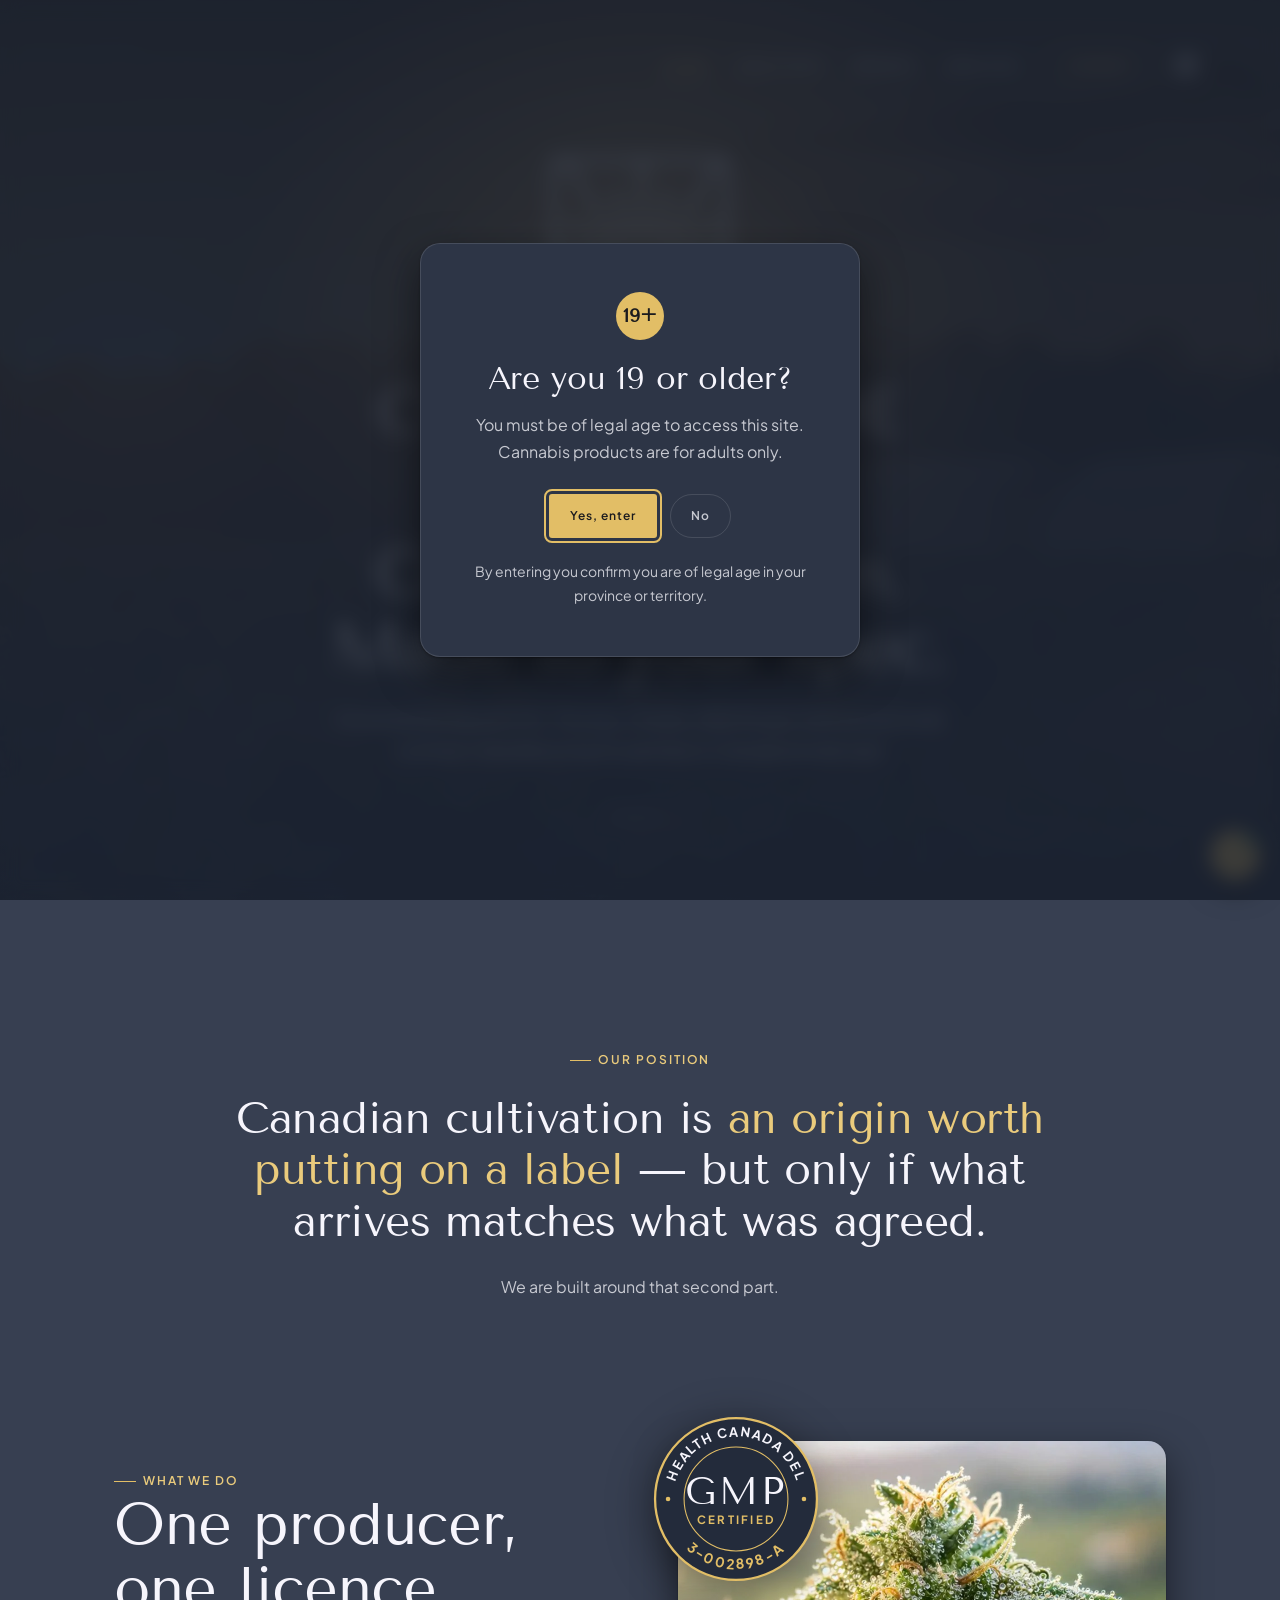
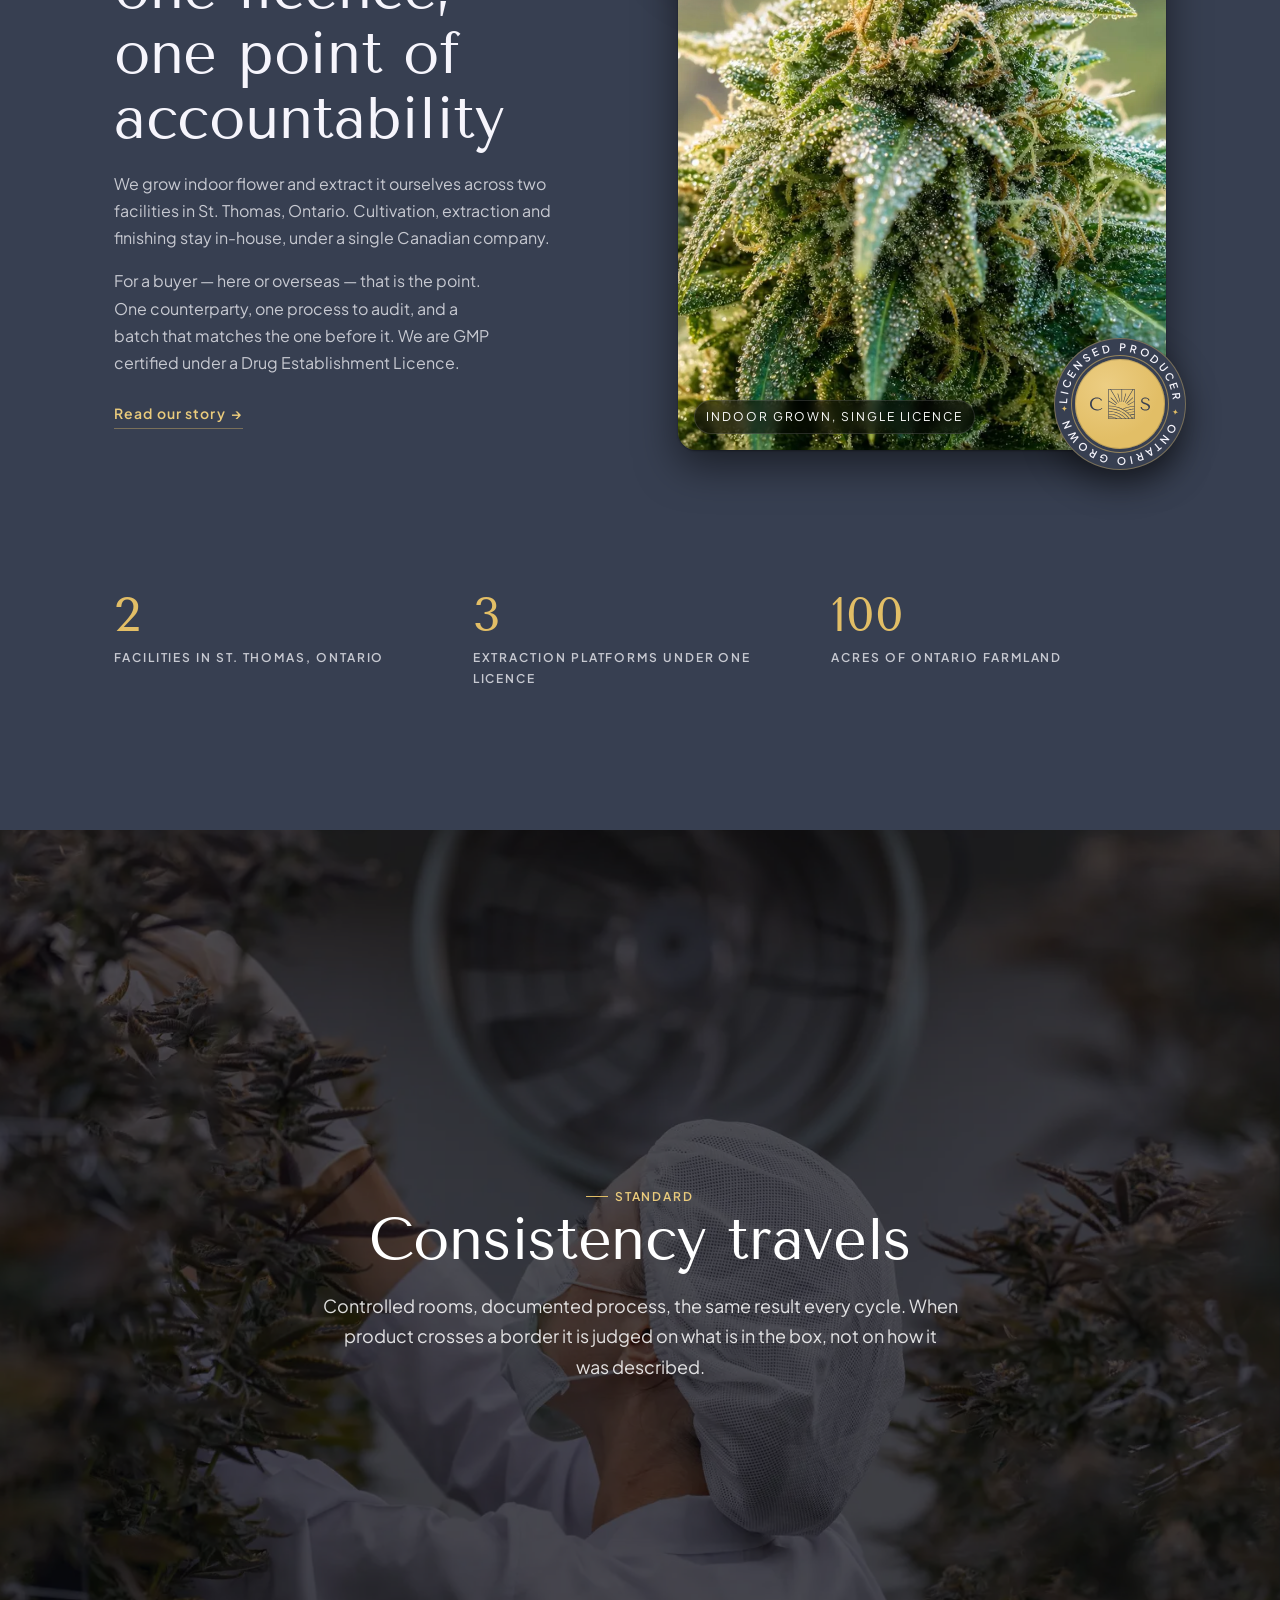
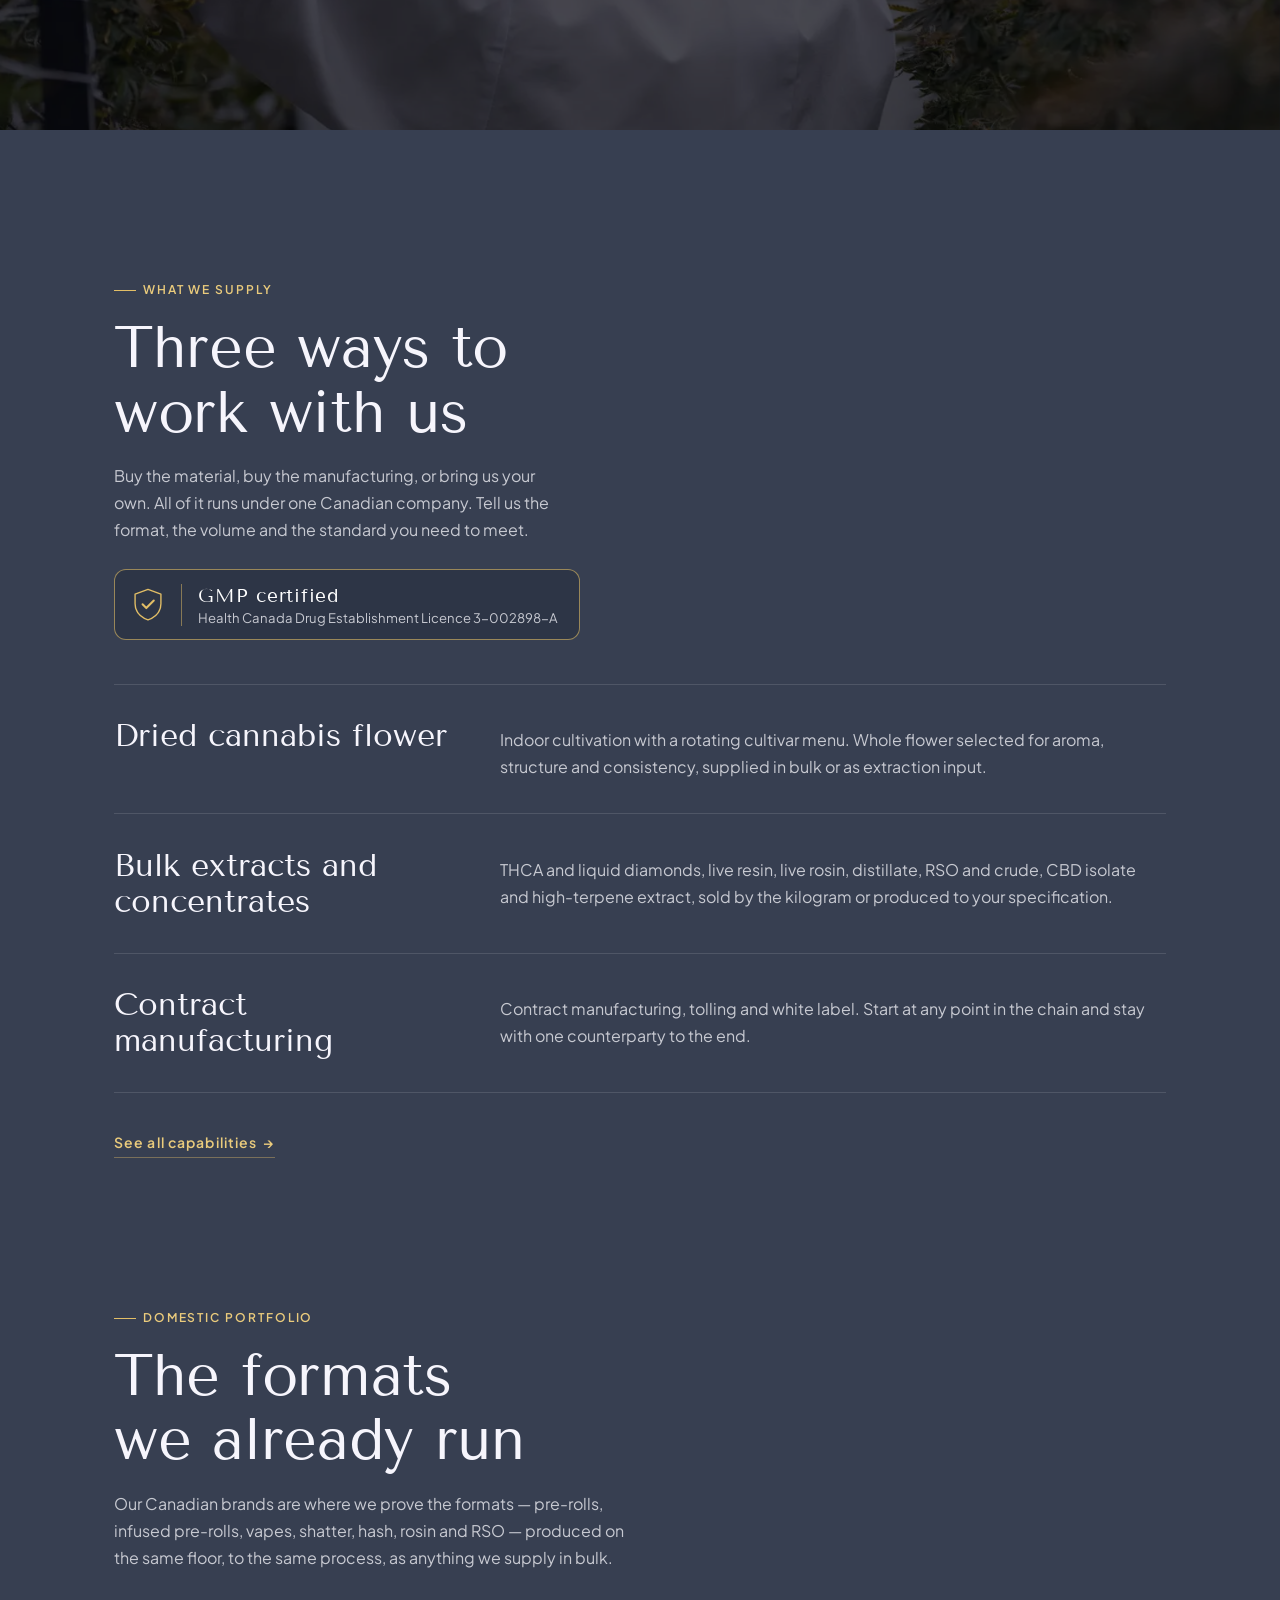
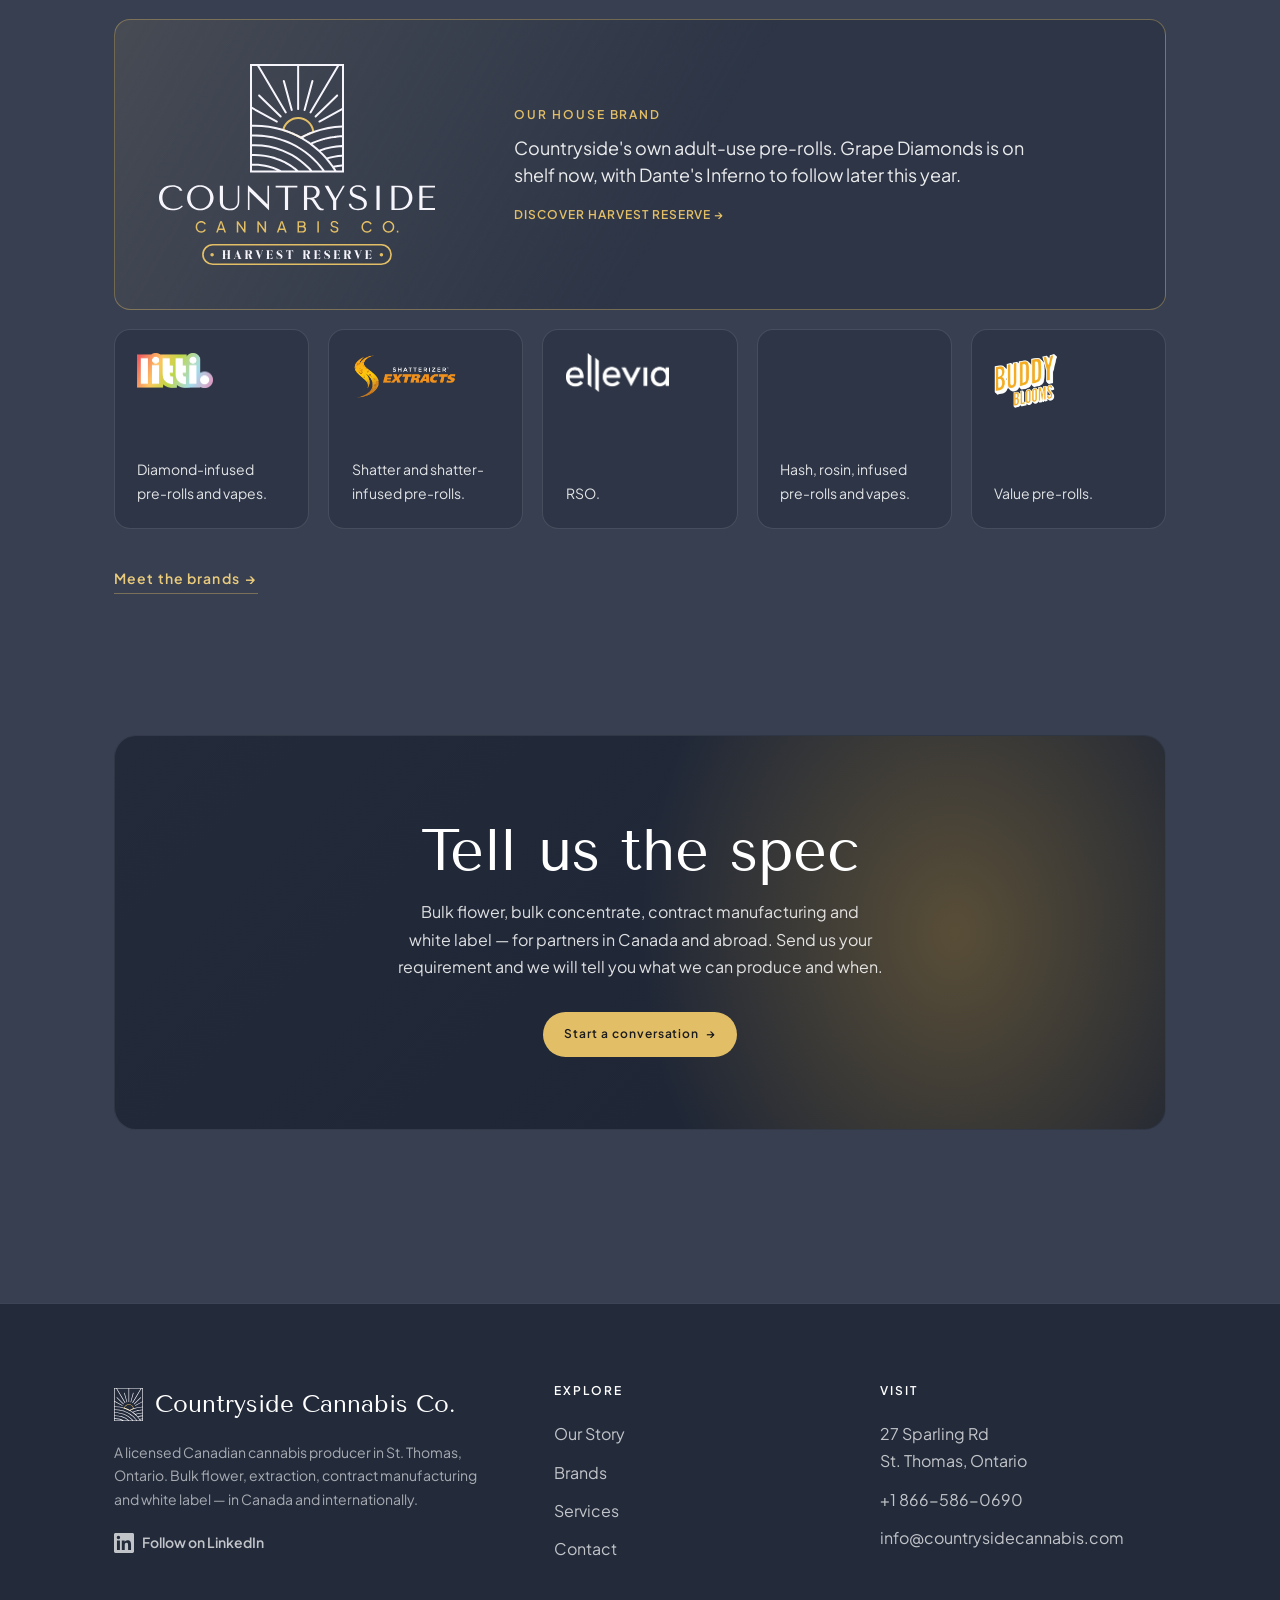
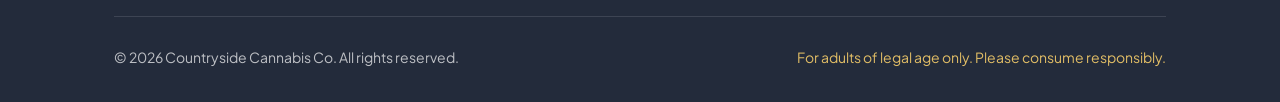
==== site/index.html @ 90afb6f7 "DEL seal: larger, more readable ring text" ====
<!DOCTYPE html>
<html lang="en">
<head>
<meta charset="UTF-8">
<meta name="viewport" content="width=device-width, initial-scale=1.0">
<meta http-equiv="Cache-Control" content="no-cache, no-store, must-revalidate">
<meta http-equiv="Pragma" content="no-cache">
<meta http-equiv="Expires" content="0">
<title>Countryside Cannabis Co. | Bulk Cannabis Supply &amp; Contract Manufacturing</title>
<meta name="description" content="A licensed Canadian producer in St. Thomas, Ontario. Bulk flower, bulk extracts, contract manufacturing, tolling and white label for partners in Canada and internationally.">
<link rel="canonical" href="https://www.countrysidecannabis.com/">
<meta property="og:site_name" content="Countryside Cannabis Co.">
<meta property="og:title" content="Countryside Cannabis Co. | Bulk Cannabis Supply &amp; Contract Manufacturing">
<meta property="og:description" content="A licensed Canadian producer in St. Thomas, Ontario. Bulk flower, bulk extracts, contract manufacturing, tolling and white label for partners in Canada and internationally.">
<meta property="og:image" content="https://www.countrysidecannabis.com/assets/og-countryside.jpg">
<meta property="og:image:width" content="1200">
<meta property="og:image:height" content="630">
<meta property="og:url" content="https://www.countrysidecannabis.com/">
<meta property="og:type" content="website">
<meta name="twitter:card" content="summary_large_image">
<link rel="icon" href="assets/favicon-32.png" sizes="32x32" type="image/png">
<link rel="apple-touch-icon" href="assets/apple-touch-icon.png">
<meta name="theme-color" content="#373F51">
<script type="application/ld+json">
{
  "@context": "https://schema.org",
  "@type": "Organization",
  "name": "Countryside Cannabis Co.",
  "legalName": "Countryside Cannabis Corp.",
  "alternateName": "Mera Cannabis Corp.",
  "url": "https://www.countrysidecannabis.com/",
  "logo": "https://www.countrysidecannabis.com/assets/logos/masters/countryside-main-logo-full-colour.png",
  "image": "https://www.countrysidecannabis.com/assets/og-countryside.jpg",
  "description": "A licensed Canadian cannabis producer in St. Thomas, Ontario. Bulk flower, bulk extraction, contract manufacturing and white label.",
  "address": {
    "@type": "PostalAddress",
    "streetAddress": "27 Sparling Rd",
    "addressLocality": "St. Thomas",
    "addressRegion": "ON",
    "addressCountry": "CA"
  },
  "telephone": "+1-866-586-0690",
  "email": "info@countrysidecannabis.com",
  "sameAs": ["https://www.linkedin.com/company/countryside-cannabis/"]
}
</script>
<link rel="preconnect" href="https://fonts.googleapis.com">
<link rel="preconnect" href="https://fonts.gstatic.com" crossorigin>
<link href="https://fonts.googleapis.com/css2?family=Plus+Jakarta+Sans:wght@400;500;600;700&family=Tenor+Sans&display=swap" rel="stylesheet">
<link rel="stylesheet" href="css/site.v47.css">
<script>/* reveal-on-scroll only hides content once the site script is confirmed running */
document.documentElement.classList.add('js');setTimeout(function(){if(!window.__ccReady)document.documentElement.classList.remove('js');},2500);</script>

</head>
<body>

<a class="skip-link" href="#main">Skip to content</a>

<!-- age gate -->
<div class="agegate" id="agegate" hidden role="dialog" aria-modal="true" aria-labelledby="agegate-title" tabindex="-1">
  <div class="agegate__card">
    <div class="agegate__mark">19+</div>
    <h2 id="agegate-title">Are you 19 or older?</h2>
    <p>You must be of legal age to access this site. Cannabis products are for adults only.</p>
    <div class="agegate__actions">
      <button class="btn btn--gold" data-age="yes">Yes, enter</button>
      <button class="btn agegate__deny" data-age="no">No</button>
    </div>
    <div class="agegate__legal">By entering you confirm you are of legal age in your province or territory.</div>
  </div>
</div>

<!-- nav -->
<nav class="nav">
  <a class="nav__brand" href="index.html"><img class="nav__logo nav__logo--full" src="assets/logo-full-white-v2.svg" alt="Countryside Cannabis Co." width="404" height="240" decoding="async"><img class="nav__logo nav__logo--icon" src="mraomkf8-COUNTRYSIDE_Icon-with-CS-Vertical.svg" alt="" aria-hidden="true" width="137" height="363" decoding="async"></a>
  <div class="nav__links">
    <a href="index.html" class="active">Home</a>
    <a href="about.html">Our Story</a>
    <a href="brands.html">Brands</a>
    <a href="services.html">Services</a>
    <a class="btn btn--on-dark nav__cta" href="contact.html">Connect</a>
    <a class="nav__social" href="https://www.linkedin.com/company/countryside-cannabis/" target="_blank" rel="noopener" aria-label="Countryside Cannabis on LinkedIn"><svg viewBox="0 0 24 24" fill="currentColor" aria-hidden="true"><path d="M20.45 20.45h-3.56v-5.57c0-1.33-.02-3.04-1.85-3.04-1.85 0-2.13 1.45-2.13 2.94v5.67H9.35V9h3.42v1.56h.05c.48-.9 1.64-1.85 3.37-1.85 3.6 0 4.27 2.37 4.27 5.46v6.28zM5.34 7.43a2.07 2.07 0 1 1 0-4.14 2.07 2.07 0 0 1 0 4.14zM7.12 20.45H3.56V9h3.56v11.45zM22.22 0H1.77C.79 0 0 .77 0 1.73v20.54C0 23.23.79 24 1.77 24h20.45c.98 0 1.78-.77 1.78-1.73V1.73C24 .77 23.2 0 22.22 0z"/></svg></a>
  </div>
  <button class="nav__toggle" aria-label="Menu">
    <svg width="26" height="26" viewBox="0 0 24 24" fill="none" stroke="currentColor" stroke-width="2"><path d="M4 7h16M4 12h16M4 17h16"/></svg>
  </button>
</nav>
<!-- homepage: the lockup opens large over the hero; on scroll the wordmark dissolves and the
     emblem glides onto the sun in the nav icon (js: brand flight) -->
<div class="brandflight" aria-hidden="true">
  <div class="bf-word"><svg class="bf-svg" viewBox="0 177.55 403.67 62.55" xmlns="http://www.w3.org/2000/svg" focusable="false"><g class="lg-name"><path class="lg-l" fill="#f6f5fc" style="--d:5" d="M21.14,212.01c-2.63,0-4.97-.46-7-1.38-2.03-.9-3.72-2.12-5.07-3.64-1.35-1.52-2.37-3.28-3.07-5.28-.69-1.99-1.04-4.06-1.04-6.23,0-2.31.37-4.4,1.09-6.32.73-1.91,1.76-3.57,3.07-4.94,1.32-1.39,2.88-2.48,4.69-3.25,1.81-.77,3.77-1.17,5.91-1.17,1.45,0,2.78.17,3.97.51,1.21.34,2.27.77,3.2,1.31.93.55,1.69,1.17,2.28,1.86.59.68,1.01,1.39,1.25,2.1h3.75c-.5-1.15-1.15-2.22-1.95-3.2-.79-.97-1.78-1.82-2.96-2.53s-2.57-1.27-4.15-1.68c-1.59-.41-3.39-.6-5.43-.6-2.95,0-5.62.42-8.03,1.27-2.42.84-4.5,2.04-6.21,3.62-1.73,1.57-3.07,3.47-4.01,5.68-.94,2.23-1.42,4.69-1.42,7.43,0,2.37.38,4.68,1.14,6.92.76,2.25,1.93,4.25,3.53,5.99,1.59,1.74,3.62,3.15,6.08,4.21,2.46,1.06,5.41,1.6,8.82,1.6,2.16,0,4.1-.21,5.81-.62,1.7-.41,3.2-.9,4.47-1.49,1.26-.59,2.32-1.22,3.16-1.9.85-.67,1.49-1.27,1.93-1.77l-1.52-1.38c-3.45,3.25-7.54,4.88-12.27,4.88Z"/><path class="lg-l" fill="#f6f5fc" style="--d:4" d="M75.04,183.91c-1.61-1.82-3.67-3.33-6.16-4.53-2.48-1.19-5.41-1.8-8.79-1.8s-6.21.59-8.61,1.77c-2.41,1.19-4.39,2.69-5.94,4.5-1.56,1.81-2.7,3.79-3.42,5.95-.73,2.16-1.09,4.21-1.09,6.13s.35,3.92,1.09,6.07c.72,2.14,1.86,4.13,3.42,5.95,1.55,1.84,3.53,3.34,5.94,4.55,2.4,1.19,5.27,1.8,8.61,1.8,2.27,0,4.33-.28,6.16-.84,1.85-.56,3.5-1.31,4.97-2.25,1.48-.94,2.75-2.03,3.83-3.28,1.09-1.23,1.98-2.53,2.67-3.91.68-1.36,1.21-2.74,1.56-4.13.37-1.39.54-2.7.54-3.96,0-1.89-.39-3.91-1.17-6.06-.77-2.15-1.98-4.13-3.6-5.96ZM73.68,202.44c-.77,1.98-1.84,3.68-3.17,5.1-1.34,1.43-2.88,2.53-4.67,3.33-1.77.79-3.66,1.19-5.65,1.19s-3.91-.41-5.64-1.19c-1.72-.8-3.21-1.9-4.48-3.33-1.27-1.42-2.27-3.12-2.99-5.1-.73-1.97-1.09-4.14-1.09-6.51s.35-4.54,1.09-6.51c.72-1.98,1.72-3.67,2.99-5.1,1.27-1.42,2.77-2.52,4.48-3.32,1.73-.8,3.6-1.19,5.64-1.19s3.88.39,5.65,1.19c1.78.8,3.33,1.9,4.67,3.32,1.34,1.43,2.4,3.12,3.17,5.1.77,1.98,1.17,4.15,1.17,6.51s-.39,4.55-1.17,6.51Z"/><path class="lg-l" fill="#f6f5fc" style="--d:3" d="M115.11,199.63c0,.75-.03,1.49-.05,2.25-.04.76-.13,1.52-.3,2.28-.17.76-.43,1.51-.79,2.25-.35.75-.88,1.49-1.55,2.23-1.22,1.32-2.6,2.22-4.12,2.69-1.52.48-3.11.72-4.76.72-1.43,0-2.69-.22-3.79-.67-1.09-.43-2.14-1.09-3.12-1.98-.77-.67-1.36-1.35-1.77-2.02-.41-.68-.71-1.35-.92-2.01-.2-.66-.31-1.32-.35-2.01-.03-.67-.05-1.35-.05-2.03v-23.17h-4.61v21.81c0,1.39.14,2.91.41,4.59.28,1.68.92,3.22,1.93,4.67,1.02,1.44,2.53,2.63,4.52,3.6,1.99.96,4.72,1.44,8.17,1.44,2.16,0,4.08-.34,5.75-1.02,1.66-.67,3.07-1.6,4.21-2.78,1.13-1.19,1.98-2.57,2.56-4.14.58-1.57.87-3.25.87-5.05v-23.12h-2.23v21.46Z"/><polygon class="lg-l" fill="#f6f5fc" style="--d:2" points="158.61 205.31 158.41 205.31 130.26 177.58 130.01 177.58 130.01 213.67 132.34 213.67 132.34 186.55 132.55 186.55 160.69 214.29 160.94 214.29 160.94 178.18 158.61 178.18 158.61 205.31"/><polygon class="lg-l" fill="#f6f5fc" style="--d:1" points="170.58 180.97 184.17 180.97 184.17 213.67 188.78 213.67 188.78 180.97 202.37 180.97 202.37 178.18 170.58 178.18 170.58 180.97"/><path class="lg-l" fill="#f6f5fc" style="--d:0" d="M239.79,211.9c-.71,0-1.34-.1-1.87-.3-.55-.21-1.05-.5-1.52-.89-.48-.39-.93-.87-1.38-1.42-.43-.56-.89-1.19-1.35-1.9-1.42-2.07-2.5-3.71-3.28-4.95-.76-1.23-1.38-2.18-1.84-2.86-.46-.68-.83-1.17-1.11-1.47-.29-.31-.64-.56-1.05-.76l-.5-.26v-.2c1.63-.1,3.01-.46,4.17-1.06,1.17-.62,2.11-1.38,2.84-2.29.73-.9,1.27-1.9,1.61-2.96.33-1.06.5-2.1.5-3.12,0-.9-.17-1.9-.52-2.99-.37-1.09-.97-2.08-1.84-3.01-.85-.93-2.03-1.7-3.53-2.33-1.48-.63-3.36-.94-5.62-.94h-11.51v35.49h4.61v-15.66h2.24c.94,0,1.73.08,2.36.25.63.17,1.19.46,1.7.86.51.41.98.93,1.43,1.57.45.64.97,1.44,1.59,2.39l4.01,5.92c.51.79,1,1.49,1.48,2.14.48.64,1.02,1.19,1.59,1.65.56.46,1.22.81,1.94,1.09s1.59.41,2.61.41c.73,0,1.35-.04,1.82-.1.47-.07.94-.24,1.42-.51v-1.87c-.17.04-.34.07-.5.08-.17.01-.34.03-.51.03ZM221.86,195.73h-5.24v-15.31h5.14c1.28,0,2.45.18,3.49.55,1.04.38,1.93.89,2.67,1.55.75.66,1.31,1.44,1.7,2.36.39.92.59,1.91.59,2.99,0,.92-.18,1.84-.54,2.77-.35.93-.89,1.77-1.6,2.53-.72.77-1.6,1.39-2.62,1.86-1.04.47-2.24.71-3.59.71Z"/><polygon class="lg-l" fill="#f6f5fc" style="--d:1" points="258.09 196.89 257.9 196.89 247.55 178.18 242.32 178.18 254.61 200.24 254.61 213.67 259.22 213.67 259.22 199.78 271.68 178.18 268.94 178.18 258.09 196.89"/><path class="lg-l" fill="#f6f5fc" style="--d:2" d="M298.53,195.7c-1.57-.89-3.29-1.65-5.14-2.25-1.85-.62-3.55-1.26-5.14-1.93-1.57-.68-2.88-1.45-3.93-2.33-1.05-.88-1.57-2.04-1.57-3.5,0-.81.17-1.57.52-2.28.35-.71.88-1.32,1.57-1.85.69-.52,1.56-.96,2.57-1.27,1.02-.33,2.19-.49,3.51-.49,2.2,0,4.06.47,5.61,1.39,1.53.93,2.45,2.4,2.71,4.39h3.46c-.21-1.25-.67-2.37-1.38-3.37s-1.61-1.85-2.69-2.54c-1.09-.68-2.32-1.21-3.68-1.57-1.38-.35-2.8-.52-4.29-.52-1.56,0-3.04.2-4.46.6-1.4.41-2.63,1-3.7,1.78-1.07.77-1.91,1.76-2.54,2.94-.63,1.18-.94,2.54-.94,4.06,0,1.99.51,3.59,1.52,4.81,1.02,1.22,2.29,2.23,3.83,3.04,1.55.81,3.21,1.51,4.99,2.08,1.8.58,3.46,1.22,5.01,1.95,1.53.72,2.8,1.61,3.83,2.66,1.01,1.05,1.52,2.45,1.52,4.21,0,2.2-.81,3.8-2.41,4.82-1.61,1.01-3.75,1.52-6.42,1.52-2.12,0-3.83-.29-5.11-.84-1.28-.56-2.27-1.23-2.95-2.01-.67-.77-1.13-1.59-1.36-2.41-.24-.83-.37-1.52-.41-2.1h-3.45c.07,1.46.45,2.77,1.14,3.95.69,1.19,1.64,2.19,2.84,3.03,1.21.83,2.62,1.47,4.25,1.93,1.63.45,3.41.68,5.33.68s3.74-.24,5.31-.71c1.57-.47,2.92-1.15,4.04-2.03,1.11-.88,1.98-1.94,2.6-3.2.6-1.25.92-2.63.92-4.15,0-2.1-.54-3.81-1.59-5.15-1.05-1.34-2.36-2.45-3.93-3.34Z"/><rect class="lg-l" fill="#f6f5fc" style="--d:3" x="318.08" y="178.18" width="4.61" height="35.49"/><path class="lg-l" fill="#f6f5fc" style="--d:4" d="M365.32,183.22c-1.68-1.57-3.68-2.81-6.02-3.7-2.33-.89-4.9-1.35-7.71-1.35h-11.65v35.49h12.27c2.53,0,4.92-.43,7.14-1.31,2.23-.88,4.18-2.11,5.86-3.71,1.68-1.59,2.99-3.47,3.96-5.65.96-2.18,1.44-4.57,1.44-7.17s-.46-4.84-1.39-7-2.24-4.04-3.91-5.61ZM364.69,201.43c-.58,1.85-1.49,3.51-2.74,4.99-1.25,1.49-2.84,2.7-4.78,3.63-1.93.93-4.29,1.39-7.05,1.39h-5.56v-31.02h5.56c2.5,0,4.71.42,6.63,1.26,1.91.85,3.53,1.99,4.82,3.42,1.3,1.44,2.29,3.09,2.96,4.98.67,1.87,1.01,3.83,1.01,5.85,0,1.83-.29,3.67-.85,5.5Z"/><polygon class="lg-l" fill="#f6f5fc" style="--d:5" points="403.67 180.97 403.67 178.18 380.76 178.18 380.76 213.67 403.67 213.67 403.67 210.89 385.38 210.89 385.38 196.03 401.09 196.03 401.09 193.7 385.38 193.7 385.38 180.97 403.67 180.97"/></g><g class="lg-sub"><path class="lg-s" fill="#f6f5fc" d="M115.53,231.55c.54-.33,1.15-.48,1.85-.48s1.27.17,1.76.51c.5.34.85.8,1.09,1.35l1.19-.55c-.16-.45-.42-.85-.8-1.23-.38-.38-.84-.69-1.39-.93-.55-.25-1.17-.37-1.85-.37s-1.36.13-1.95.38c-.59.26-1.1.62-1.53,1.07-.45.46-.79,1.01-1.02,1.63-.25.63-.37,1.31-.37,2.06s.12,1.42.37,2.03c.24.63.58,1.17,1.02,1.64.43.46.94.81,1.55,1.06.59.26,1.25.38,1.94.38s1.3-.12,1.85-.35c.55-.24,1.01-.55,1.39-.93.38-.38.64-.8.8-1.23l-1.19-.55c-.24.55-.59,1.01-1.09,1.35-.48.34-1.07.51-1.76.51s-1.31-.17-1.85-.5c-.54-.33-.96-.79-1.26-1.38-.3-.58-.45-1.26-.45-2.03s.14-1.47.45-2.06c.3-.59.72-1.05,1.26-1.38Z"/><path class="lg-s" fill="#f6f5fc" d="M133.92,230l-3.55,9.94h1.4l.81-2.32h4.23l.81,2.32h1.4l-3.57-9.94h-1.55ZM132.98,236.41l1.7-4.92-.18-.52h.37l-.18.52,1.69,4.92h-3.39Z"/><polygon class="lg-s" fill="#f6f5fc" points="154.72 237.37 149.5 230 148.4 230 148.4 239.94 149.71 239.94 149.71 232.49 154.93 239.94 156.04 239.94 156.04 230 154.72 230 154.72 237.37"/><polygon class="lg-s" fill="#f6f5fc" points="172.69 237.37 167.47 230 166.37 230 166.37 239.94 167.68 239.94 167.68 232.49 172.9 239.94 174.01 239.94 174.01 230 172.69 230 172.69 237.37"/><path class="lg-s" fill="#f6f5fc" d="M186.95,230l-3.57,9.94h1.4l.81-2.32h4.25l.81,2.32h1.4l-3.57-9.94h-1.55ZM186.02,236.41l1.7-4.92-.18-.52h.37l-.18.52,1.69,4.92h-3.39Z"/><path class="lg-s" fill="#f6f5fc" d="M208.05,235c-.16-.16-.35-.29-.56-.41.26-.17.47-.39.64-.64.25-.39.38-.84.38-1.34,0-.52-.12-.98-.35-1.38-.24-.39-.58-.69-1.01-.9-.43-.21-.94-.33-1.53-.33h-4.18v9.94h4.19c1.01,0,1.81-.26,2.4-.79.59-.52.88-1.25.88-2.16,0-.38-.07-.73-.21-1.07-.14-.35-.35-.66-.64-.92ZM202.74,231.2h2.84c.47,0,.86.12,1.15.35.3.25.45.59.45,1.05,0,.43-.14.79-.45,1.07-.29.28-.68.42-1.15.42h-2.84v-2.9ZM207.07,238.27c-.35.31-.81.47-1.39.47h-2.94v-3.49h2.94c.58,0,1.04.16,1.39.47.34.31.51.75.51,1.27s-.17.96-.51,1.27Z"/><rect class="lg-s" fill="#f6f5fc" x="218.78" y="230" width="1.31" height="9.94"/><path class="lg-s" fill="#f6f5fc" d="M234.77,234.64l-1.66-.49c-.47-.16-.83-.37-1.05-.66-.24-.29-.35-.62-.35-.97,0-.3.08-.58.22-.8.14-.24.35-.41.63-.54.26-.12.58-.17.93-.17.58,0,1.07.14,1.51.43.43.3.75.72.96,1.27l1.13-.47c-.16-.46-.41-.86-.75-1.23-.34-.35-.75-.64-1.23-.85-.48-.22-1.02-.33-1.63-.33s-1.11.12-1.59.35c-.47.24-.84.56-1.1.97-.26.42-.39.89-.39,1.44,0,.63.18,1.18.58,1.65.38.48.93.83,1.65,1.05l1.84.56c.45.13.79.31,1.02.56.24.24.35.56.35.98,0,.3-.08.56-.24.79-.17.24-.39.41-.69.54-.29.12-.63.18-1.02.18-.64,0-1.19-.17-1.68-.51-.47-.34-.83-.84-1.07-1.48l-1.14.47c.17.51.43.97.8,1.38.37.41.81.72,1.34.96.52.24,1.09.35,1.72.35s1.23-.12,1.73-.35c.49-.24.88-.55,1.15-.97.28-.42.42-.9.42-1.44,0-.66-.2-1.21-.6-1.65-.39-.45-.98-.79-1.77-1.04Z"/><path class="lg-s" fill="#f6f5fc" d="M260.35,231.55c.54-.33,1.15-.48,1.85-.48s1.27.17,1.76.51c.5.34.85.8,1.09,1.35l1.19-.55c-.16-.45-.42-.85-.8-1.23-.38-.38-.84-.69-1.39-.93-.55-.25-1.17-.37-1.85-.37s-1.36.13-1.95.38c-.59.26-1.1.62-1.53,1.07-.43.46-.77,1.01-1.02,1.63-.25.63-.37,1.31-.37,2.06s.12,1.42.37,2.03c.25.63.59,1.17,1.02,1.64.43.46.94.81,1.55,1.06.59.26,1.25.38,1.94.38s1.3-.12,1.85-.35c.55-.24,1.01-.55,1.39-.93.38-.38.64-.8.8-1.23l-1.19-.55c-.24.55-.59,1.01-1.09,1.35-.48.34-1.07.51-1.76.51s-1.31-.17-1.85-.5c-.54-.33-.96-.79-1.26-1.38-.3-.58-.45-1.26-.45-2.03s.14-1.47.45-2.06c.3-.59.72-1.05,1.26-1.38Z"/><path class="lg-s" fill="#f6f5fc" d="M284.46,231.3c-.46-.46-.98-.81-1.6-1.07-.6-.25-1.27-.38-1.98-.38s-1.38.13-1.98.38c-.6.26-1.14.62-1.6,1.07-.46.46-.81,1-1.07,1.63-.26.62-.39,1.3-.39,2.04s.13,1.42.39,2.04.62,1.17,1.07,1.64c.46.46,1,.81,1.6,1.06.6.26,1.27.38,1.98.38s1.38-.12,1.98-.38c.62-.25,1.14-.6,1.6-1.06.46-.47.81-1.01,1.09-1.64.26-.63.38-1.31.38-2.04s-.12-1.42-.38-2.04c-.28-.62-.63-1.17-1.09-1.63ZM284.33,236.49c-.18.47-.45.89-.77,1.26-.33.35-.73.64-1.18.84-.46.2-.96.3-1.49.3s-1.04-.1-1.49-.3c-.45-.2-.84-.49-1.18-.84-.33-.37-.59-.79-.77-1.26-.2-.47-.29-.98-.29-1.52s.09-1.05.29-1.52c.18-.47.45-.89.77-1.25.34-.37.73-.64,1.18-.84.46-.21.96-.3,1.49-.3s1.04.09,1.49.3c.45.2.85.47,1.18.84.33.35.59.77.77,1.25.2.47.29.97.29,1.52s-.09,1.05-.29,1.52Z"/><rect class="lg-s" fill="#f6f5fc" x="288.2" y="238.34" width="1.3" height="1.6"/></g></svg><span class="bf-shine"></span></div>
  <div class="bf-emblem"><span class="bf-glow"></span><svg class="bf-svg" viewBox="132.96 0 137.75 158.89" xmlns="http://www.w3.org/2000/svg" focusable="false"><defs><mask id="bf-sunsweep" maskUnits="userSpaceOnUse" x="170" y="68" width="68" height="50"><path class="lg-sweep" d="M191.57,105.98 A12.8,12.8 0 1 1 215.63,97.22 A12.8,12.8 0 1 1 191.57,105.98" pathLength="1" fill="none" stroke="#fff" stroke-width="27"/></mask></defs><g mask="url(#bf-sunsweep)"><path class="lg-sun" fill="#e2be66" d="M227.2,99.67c-.05-.63-.13-1.25-.24-1.86-1.85-11.31-11.81-19.94-23.46-19.94-10.56,0-19.94,7.13-22.85,17.16-.14.5-.28,1.01-.39,1.53l-.28,1.3,1.27.41c8.85,2.78,17.43,6.47,25.51,11,.24.13.46.26.69.39l.71-.38c.77-.42,1.56-.83,2.35-1.23.79-.41,1.59-.81,2.39-1.19.64-.31,1.28-.63,1.94-.93.5-.24,1-.47,1.49-.69.66-.3,1.31-.59,1.97-.88.55-.25,1.11-.48,1.66-.72,2.08-.88,4.18-1.7,6.28-2.48l1.05-.38-.09-1.1ZM222.05,99.63c-.71.28-1.4.56-2.11.85-.58.24-1.14.47-1.72.72-.66.28-1.31.56-1.97.85-1.66.75-3.32,1.52-4.94,2.32-.76.38-1.52.76-2.28,1.15-.52.26-1.04.52-1.55.8-1.83-1.01-3.7-1.98-5.58-2.91-.68-.34-1.36-.67-2.06-.98-.76-.37-1.52-.72-2.29-1.06-.69-.33-1.39-.63-2.1-.93-.97-.43-1.95-.84-2.94-1.23-.58-.24-1.15-.47-1.74-.68-.71-.29-1.4-.55-2.11-.8-1.02-.39-2.06-.76-3.09-1.11-.07-.03-.14-.05-.22-.08-.64-.22-1.27-.43-1.91-.64,2.53-8.82,10.76-15.1,20.07-15.1,10.41,0,19.28,7.83,20.67,18.02-.71.26-1.42.54-2.12.81Z"/></g><g class="lg-art"><path class="lg-ray" fill="#f6f5fc" style="--d:0;transform-origin:100% 100%" d="M147.39,45.14c-.58-.56-1.5-.55-2.06.03-.56.58-.55,1.5.03,2.06l31.61,30.7c.28.28.65.41,1.02.41s.76-.15,1.05-.44c.56-.58.55-1.5-.03-2.06l-31.61-30.7Z"/><path class="lg-ray" fill="#f6f5fc" style="--d:1;transform-origin:100% 100%" d="M183.91,24.47c-.21-.78-1.02-1.23-1.79-1.02-.78.21-1.23,1.02-1.02,1.79l11.62,42.51c.18.65.77,1.07,1.41,1.07.13,0,.26-.02.39-.05.78-.21,1.23-1.02,1.02-1.79l-11.62-42.51Z"/><path class="lg-ray" fill="#f6f5fc" style="--d:2;transform-origin:0% 100%" d="M224.85,23.44c-.77-.21-1.58.25-1.79,1.02l-11.61,42.51c-.21.78.25,1.58,1.02,1.79.13.03.26.05.39.05.64,0,1.23-.43,1.41-1.07l11.61-42.51c.21-.78-.25-1.58-1.02-1.79Z"/><path class="lg-ray" fill="#f6f5fc" style="--d:3;transform-origin:0% 100%" d="M261.64,45.16c-.56-.58-1.48-.59-2.06-.03l-31.6,30.71c-.58.56-.59,1.48-.03,2.06.29.29.67.44,1.05.44s.73-.14,1.02-.41l31.6-30.71c.58-.56.59-1.48.03-2.06Z"/><path class="lg-mark" fill="#f6f5fc" d="M265.18,0h-132.07v158.88h69.83s19.86.01,19.86.01h47.78V0h-5.4ZM206.76,109.26c.24.13.46.26.69.39,4.08,2.31,8.14,4.9,12.12,7.75l.41.29c.2.14.41.29.6.43l.21.17.48.37h.01c3.97,2.91,7.89,6.15,11.67,9.62,3.46,3.21,6.54,6.34,9.38,9.53.5.56.98,1.13,1.47,1.69,2.83,3.25,5.56,6.74,8.13,10.35.41.58.8,1.15,1.21,1.74.98,1.43,1.95,2.9,2.9,4.38h-13.7c-.08-.12-.17-.24-.26-.35-.22-.33-.46-.64-.69-.96-2.98-4.04-6.19-7.9-9.54-11.47-3.43-3.68-7.16-7.22-11.08-10.49-3.91-3.3-8.15-6.45-12.62-9.35-.41-.26-.83-.52-1.23-.77-4.17-2.65-8.52-5.05-12.94-7.13-2.98-1.43-6.02-2.73-9.29-3.98-2.69-1.02-5.4-1.95-8.13-2.79-.92-.28-1.84-.54-2.75-.8-10.08-2.84-20.47-4.39-31.08-4.61-1.64-.03-3.29-.04-4.94,0-.58.01-1.17.03-1.74.04h-.01v-11.36c1.36-.04,2.61-.05,3.8-.05,14.17,0,28.1,2.14,41.42,6.37,8.85,2.78,17.43,6.47,25.51,11ZM259.48,155.97c-.12-.2-.25-.41-.38-.6-.08-.13-.17-.28-.25-.41-.24-.38-.47-.76-.72-1.13-.38-.62-.79-1.22-1.18-1.82-.07-.1-.13-.21-.2-.3,3.53-.76,7.17-1.27,10.91-1.53v5.79h-8.18ZM253.28,146.73c-.52-.72-1.05-1.43-1.59-2.12-.73-.98-1.48-1.95-2.24-2.9-.6-.76-1.22-1.51-1.84-2.24-.05-.05-.09-.12-.14-.17,6.55-1.87,13.32-3.01,20.18-3.42v11.38c-4.35.29-8.6.92-12.69,1.87-.55-.81-1.11-1.61-1.69-2.4ZM230.29,122.04c-.48-.42-.97-.83-1.47-1.22-.59-.5-1.19-.98-1.78-1.45-.88-.69-1.76-1.38-2.65-2.04-.01-.01-.04-.03-.05-.04.05-.03.1-.04.16-.07.56-.25,1.11-.48,1.68-.71.33-.14.66-.28,1-.42.67-.26,1.34-.52,2.02-.79.17-.08.34-.14.52-.2.58-.22,1.17-.45,1.76-.66.42-.16.84-.31,1.26-.45l1.49-.51c.31-.12.64-.22.96-.31.75-.25,1.51-.48,2.27-.72.83-.25,1.65-.5,2.48-.73.28-.08.54-.16.8-.21.62-.18,1.23-.34,1.86-.5.29-.09.59-.16.88-.22.67-.17,1.34-.34,2.02-.5,1.23-.29,2.46-.55,3.71-.79,2.18-.45,4.36-.81,6.57-1.13,1.17-.17,2.33-.31,3.5-.45.83-.09,1.65-.18,2.48-.25.16-.03.33-.04.48-.05.67-.07,1.32-.12,1.99-.16.39-.04.79-.07,1.18-.08.58-.04,1.14-.08,1.72-.1.18-.01.37-.03.55-.03v11.38c-11.42.56-22.64,2.88-33.38,6.88-1.31-1.19-2.63-2.36-3.98-3.49ZM267.66,121.56v11.42c-7.59.42-15.06,1.73-22.26,3.91-.16-.17-.3-.34-.46-.52-.07-.07-.12-.13-.18-.2-.42-.47-.85-.96-1.28-1.43-.86-.96-1.76-1.91-2.67-2.86-.46-.47-.93-.96-1.4-1.43-.88-.89-1.8-1.78-2.74-2.69,10.01-3.58,20.41-5.66,31-6.2ZM267.66,104.35c-.35.01-.72.04-1.07.07-.38.01-.77.03-1.15.07-.69.04-1.39.08-2.08.14-.26.01-.54.03-.8.07-.96.08-1.91.17-2.86.28-1.04.1-2.06.22-3.09.37-.01-.01-.03,0-.03,0-.93.12-1.85.26-2.78.41-.13.01-.25.03-.38.05-1,.16-1.98.33-2.98.51-2.03.37-4.06.79-6.07,1.27-1.01.24-2.02.48-3.01.75-.04,0-.08.01-.12.03-1.7.45-3.38.93-5.06,1.46-4.06,1.25-8.06,2.71-11.99,4.38-.51.22-1.02.43-1.52.67-.34.14-.68.29-1.02.45l-.37-.25c-.83-.59-1.66-1.18-2.5-1.76-.94-.64-1.9-1.28-2.86-1.91-.89-.58-1.8-1.14-2.69-1.69-.9-.56-1.81-1.11-2.71-1.64.79-.41,1.59-.81,2.39-1.19.64-.33,1.28-.63,1.94-.93.5-.24,1-.47,1.49-.69.66-.3,1.31-.6,1.97-.88.55-.25,1.11-.48,1.66-.72,2.08-.88,4.18-1.7,6.28-2.48,13.3-4.85,27.22-7.6,41.42-8.18v11.38ZM204.04,155.97c-.58-.51-1.15-1.01-1.74-1.49-1.1-.93-2.22-1.82-3.37-2.7-.04-.04-.09-.08-.14-.1-.59-.46-1.18-.9-1.78-1.34-.48-.35-.98-.71-1.48-1.05-1.53-1.07-3.11-2.1-4.71-3.08-2.1-1.3-4.26-2.52-6.49-3.67-.56-.29-1.14-.58-1.7-.85-2.45-1.19-4.95-2.29-7.51-3.28-1.06-.42-2.12-.8-3.19-1.18h-.01c-.62-.22-1.22-.43-1.84-.63-1.22-.39-2.44-.77-3.67-1.11-8.6-2.44-17.51-3.66-26.56-3.66h-.01c-.88,0-1.76.01-2.65.04-.39,0-.77.01-1.15.03v-11.36c.39-.03.79-.04,1.18-.04.88-.03,1.74-.04,2.62-.04,13.96,0,27.54,2.6,40.36,7.73,4.84,1.94,9.49,4.19,13.84,6.71,4.25,2.45,8.4,5.22,12.31,8.24,3.79,2.94,7.43,6.16,10.8,9.57,1.1,1.11,2.12,2.19,3.11,3.26h-16.21ZM224.16,155.97c-.24-.28-.48-.55-.73-.83-.14-.16-.29-.31-.43-.48-.75-.84-1.52-1.66-2.33-2.52-.46-.48-.94-.98-1.43-1.48-3.47-3.5-7.2-6.82-11.1-9.83-4.02-3.11-8.27-5.95-12.64-8.45-4.47-2.58-9.24-4.9-14.21-6.91-13.17-5.27-27.12-7.94-41.44-7.94-.68,0-1.38.01-2.06.03-.59.01-1.17.04-1.74.05v-11.38c.41-.01.8-.03,1.19-.04.94-.02,1.88-.02,2.82-.02,9.36.02,18.59,1.06,27.58,3.14,1.81.42,3.6.88,5.4,1.38.03.01.04.01.07.01,1.57.45,3.15.92,4.71,1.43,1.97.63,3.91,1.32,5.85,2.06,3.2,1.23,6.17,2.5,9.1,3.89,4.31,2.04,8.55,4.39,12.64,6.97.41.25.8.5,1.19.76,4.36,2.82,8.52,5.89,12.33,9.12,3.83,3.2,7.46,6.65,10.83,10.25.56.6,1.11,1.21,1.66,1.82.26.29.51.56.76.85.18.2.37.41.55.63.55.63,1.1,1.27,1.65,1.93.84,1.01,1.66,2.02,2.46,3.05.58.73,1.14,1.47,1.69,2.22.08.09.14.2.21.29h-14.56ZM136.04,155.97v-6.84c1.25-.08,2.52-.1,3.81-.1,6.7,0,13.37.83,19.8,2.46,4.4,1.11,8.74,2.62,12.9,4.48h-36.52ZM179.16,155.97c-1.51-.81-3.01-1.56-4.48-2.24-4.59-2.12-9.4-3.83-14.3-5.07-6.67-1.69-13.58-2.56-20.53-2.56-1.3,0-2.58.03-3.81.09v-11.38c.39-.01.8-.03,1.19-.04.42-.01.83-.03,1.25-.03.46-.01.92-.01,1.38-.01,10.03,0,19.88,1.56,29.32,4.64,4.15,1.35,8.24,3.01,12.16,4.93.55.28,1.1.55,1.65.84.54.28,1.06.55,1.6.84,3.18,1.72,6.28,3.62,9.25,5.69.48.34.97.69,1.44,1.04.62.45,1.23.9,1.84,1.36.28.21.55.42.83.64.51.39,1.02.8,1.53,1.22.01.01.04.03.05.04h-20.37ZM233.35,85.18c.26.48.76.75,1.27.75.25,0,.48-.05.71-.18l32.34-17.85v22.16c-13.93.55-27.6,3.16-40.7,7.75-.58.2-1.14.39-1.72.6-.35.13-.72.26-1.07.41-.71.26-1.42.54-2.12.81-.71.28-1.4.56-2.11.85-.58.24-1.14.47-1.72.72-.66.28-1.31.56-1.97.85-1.66.75-3.32,1.52-4.94,2.32-.76.38-1.52.76-2.28,1.15-.51.26-1.04.54-1.55.81h0c-1.83-1.02-3.7-1.99-5.58-2.92-.68-.34-1.36-.67-2.06-.98-.76-.37-1.52-.72-2.29-1.06-.69-.33-1.39-.63-2.1-.93-.97-.43-1.95-.84-2.94-1.23-.58-.24-1.15-.47-1.74-.68-.71-.29-1.4-.55-2.11-.8-1.02-.39-2.06-.76-3.09-1.11-.07-.03-.14-.05-.22-.08-1.06-.35-2.14-.71-3.21-1.05-.5-.16-.98-.31-1.48-.46-13.16-4.02-26.87-6.06-40.82-6.06-1.19,0-2.45.03-3.8.07v-22.92l35.63,19.65c.22.12.46.18.69.18.52,0,1.02-.28,1.28-.76.39-.69.13-1.59-.58-1.98l-37.03-20.42V2.91h7.46l40.67,68.88c.26.46.75.71,1.25.71.26,0,.51-.07.75-.2.69-.41.92-1.3.51-1.99L146.88,2.91h55.14v63.19c.01.81.67,1.47,1.47,1.47s1.45-.66,1.45-1.47V2.91h55.13l-39.77,67.38c-.41.69-.17,1.59.52,2.01.22.13.49.2.73.2.5,0,.98-.25,1.26-.72L263.47,2.91h4.19v61.67l-33.74,18.63c-.71.38-.97,1.27-.58,1.98Z"/></g></svg></div>
</div>

<main id="main">

<!-- hero -->
<header class="hero">
  <div class="hero__bg" data-parallax="0.14">
    <img src="assets/farm-sunset-field.webp" alt="The sun setting over cannabis rows on the Countryside farm, with a tractor and hoop houses" width="1792" height="1024" decoding="async">
  </div>
  <div class="hero__inner wrap">
    <h1>Canadian grown. Made to your spec.</h1>
    <p class="hero__sub">A licensed producer in St.&nbsp;Thomas, Ontario. Bulk flower, bulk extracts and contract manufacturing for partners in Canada and abroad.</p>
  </div>
  <div class="scrollcue">Scroll<span></span></div>
</header>

<!-- editorial statement -->
<section class="section statement">
  <div class="wrap reveal">
    <span class="eyebrow" style="justify-content:center">Our position</span>
    <p class="statement__lead" style="margin-top:1.4rem">Canadian cultivation is <em>an origin worth putting on a label</em> &mdash; but only if what arrives matches what was agreed.</p>
    <p class="statement__sub">We are built around that second part.</p>
  </div>
</section>

<!-- intro / what we do -->
<section class="section" style="padding-top:0">
  <div class="wrap">
    <div class="split">
      <div class="reveal">
        <span class="eyebrow">What we do</span>
        <h2>One producer, one licence, one point of accountability</h2>
        <p class="measure" style="margin-top:1.2rem">We grow indoor flower and extract it ourselves across two facilities in St.&nbsp;Thomas, Ontario. Cultivation, extraction and finishing stay in-house, under a single Canadian company.</p>
        <p class="measure" style="margin-top:1rem">For a buyer &mdash; here or overseas &mdash; that is the point. One counterparty, one process to audit, and a batch that matches the one before it. We are GMP certified under a Drug Establishment Licence.</p>
        <a class="textlink" href="about.html" style="margin-top:1.6rem">Read our story <span class="arrow">&rarr;</span></a>
      </div>
      <div class="reveal" data-delay="2">
        <div class="media-stamp">
          <div class="frame frame--tall">
            <img src="assets/macro.webp" alt="Macro view of a fresh cannabis flower covered in dew" width="1920" height="1097" loading="lazy" decoding="async">
            <span class="frame__tag">Indoor grown, single licence</span>
          </div>
<div class="delseal" role="img" aria-label="GMP certified: Health Canada Drug Establishment Licence 3-002898-A">
            <svg viewBox="0 0 220 220" aria-hidden="true">
              <circle cx="110" cy="110" r="106" fill="#232B3B" stroke="#E2BE66" stroke-width="3"/>
              <circle cx="110" cy="110" r="68" fill="none" stroke="#E2BE66" stroke-width="1.4"/>
              <defs><path id="delTopA" d="M 28 110 A 82 82 0 0 1 192 110"/><path id="delBotA" d="M 18 110 A 92 92 0 0 0 202 110"/></defs>
              <text class="delseal__ring"><textPath href="#delTopA" startOffset="50%" text-anchor="middle">Health Canada DEL</textPath></text>
              <text class="delseal__ring delseal__ring--num"><textPath href="#delBotA" startOffset="50%" text-anchor="middle">3-002898-A</textPath></text>
              <circle cx="21" cy="110" r="3" fill="#E2BE66"/><circle cx="199" cy="110" r="3" fill="#E2BE66"/>
              <text class="delseal__gmp" x="110" y="117" text-anchor="middle">GMP</text>
              <text class="delseal__sub" x="110" y="143" text-anchor="middle">Certified</text>
            </svg>
          </div>
          <div class="seal" aria-hidden="true">
            <span class="seal__disc"></span>
            <svg viewBox="0 0 132 132">
              <!-- baseline at r=53 centres the caps in the band; textLength = 2&pi;&middot;53 so the ring closes evenly -->
              <defs><path id="sealring" d="M66,66 m-53,0 a53,53 0 1,1 106,0 a53,53 0 1,1 -106,0"></path></defs>
              <text><textPath href="#sealring" startOffset="0" textLength="333" lengthAdjust="spacing">Licensed Producer <tspan class="seal__dot">&#10022;</tspan> Ontario Grown <tspan class="seal__dot">&#10022;</tspan> </textPath></text>
            </svg>
            <img class="seal__mark" src="mrb3ie38-COUNTRYSIDE_Icon-with-CS-Horizontal-Inverse.svg" alt="" width="312" height="159" loading="lazy" decoding="async">
          </div>
        </div>
      </div>
    </div>
  </div>
</section>

<!-- stats -->
<section class="section" style="padding-top:0">
  <div class="wrap">
    <div class="stats">
      <div class="reveal">
        <div class="stat__n">2</div>
        <div class="stat__l">Facilities in St.&nbsp;Thomas, Ontario</div>
      </div>
      <div class="reveal" data-delay="1">
        <div class="stat__n">3</div>
        <div class="stat__l">Extraction platforms under one licence</div>
      </div>
      <div class="reveal" data-delay="2">
        <div class="stat__n">100</div>
        <div class="stat__l">Acres of Ontario farmland</div>
      </div>
    </div>
  </div>
</section>

<!-- parallax statement -->
<section class="parallax parallax--full">
  <div class="parallax__bg" data-parallax="0.18"><img src="assets/grow-inspect.webp" alt="A Countryside grower in protective gear inspecting cannabis plants indoors" width="2400" height="1600" loading="lazy" decoding="async"></div>
  <div class="wrap reveal">
    <span class="eyebrow" style="justify-content:center">Standard</span>
    <h2>Consistency travels</h2>
    <p>Controlled rooms, documented process, the same result every cycle. When product crosses a border it is judged on what is in the box, not on how it was described.</p>
  </div>
</section>

<!-- services teaser -->
<section class="section">
  <div class="wrap">
    <div class="kicker-head reveal">
      <span class="eyebrow">What we supply</span>
      <h2>Three ways to work with us</h2>
      <p>Buy the material, buy the manufacturing, or bring us your own. All of it runs under one Canadian company. Tell us the format, the volume and the standard you need to meet.</p>
    </div>
    <div class="delstrip reveal" role="img" aria-label="GMP certified: Health Canada Drug Establishment Licence 3-002898-A">
      <svg class="delstrip__icon" viewBox="0 0 100 104" aria-hidden="true"><path d="M50 6 L88 20 V48 C88 72 71 88 50 96 C29 88 12 72 12 48 V20 Z" fill="none" stroke="#E2BE66" stroke-width="4" stroke-linejoin="round"/><path d="M34 50 L45 61 L67 39" fill="none" stroke="#E2BE66" stroke-width="6" stroke-linecap="round" stroke-linejoin="round"/></svg>
      <span class="delstrip__text"><b>GMP certified</b><span>Health Canada Drug Establishment Licence 3-002898-A</span></span>
    </div>
    <dl class="spec spec--lead reveal">
      <div class="spec__row"><dt class="spec__term">Dried cannabis flower</dt><dd><p>Indoor cultivation with a rotating cultivar menu. Whole flower selected for aroma, structure and consistency, supplied in bulk or as extraction input.</p></dd></div>
      <div class="spec__row"><dt class="spec__term">Bulk extracts and concentrates</dt><dd><p>THCA and liquid diamonds, live resin, live rosin, distillate, RSO and crude, CBD isolate and high-terpene extract, sold by the kilogram or produced to your specification.</p></dd></div>
      <div class="spec__row"><dt class="spec__term">Contract manufacturing</dt><dd><p>Contract manufacturing, tolling and white label. Start at any point in the chain and stay with one counterparty to the end.</p></dd></div>
    </dl>
    <div class="reveal" style="margin-top:2.2rem">
      <a class="textlink" href="services.html">See all capabilities <span class="arrow">&rarr;</span></a>
    </div>
  </div>
</section>

<!-- brands teaser -->
<section class="section" style="padding-top:0">
  <div class="wrap">
    <div class="kicker-head reveal">
      <span class="eyebrow">Domestic portfolio</span>
      <h2>The formats we already run</h2>
      <p>Our Canadian brands are where we prove the formats &mdash; pre-rolls, infused pre-rolls, vapes, shatter, hash, rosin and RSO &mdash; produced on the same floor, to the same process, as anything we supply in bulk.</p>
    </div>
    <div class="brandcards">
      <a class="brandcard brandcard--feature reveal" style="--brand:#E2BE66" href="brands.html#harvest-reserve">
        <div class="brandcard__inner">
          <img class="brandcard__hr" src="assets/logo-harvest-reserve.svg" alt="Countryside Cannabis Co. Harvest Reserve" width="1000" height="732" decoding="async">
          <div class="brandcard__copy"><span class="brandcard__kicker">Our house brand</span><p class="brandcard__lead">Countryside's own adult-use pre-rolls. Grape Diamonds is on shelf now, with Dante's Inferno to follow later this year.</p><span class="brandcard__more">Discover Harvest Reserve <span class="arrow">&rarr;</span></span></div>
        </div>
      </a>
      <a class="brandcard reveal" data-delay="1" style="--brand:#f79562" href="https://litti.ca" target="_blank" rel="noopener">
        <div class="brandcard__inner"><img class="brandcard__logo" src="assets/logo-litti.png" alt="Litti" width="1201" height="563" loading="lazy" decoding="async"><p>Diamond-infused pre-rolls and vapes.</p></div>
      </a>
      <a class="brandcard reveal" data-delay="1" style="--brand:#f4a018" href="https://shatterizerextracts.ca" target="_blank" rel="noopener">
        <div class="brandcard__inner"><img class="brandcard__logo" src="assets/logo-shatterizer.png" alt="Shatterizer Extracts" width="1529" height="686" loading="lazy" decoding="async"><p>Shatter and shatter-infused pre-rolls.</p></div>
      </a>
      <a class="brandcard reveal" data-delay="2" style="--brand:#aec7a6" href="https://ellevia.ca" target="_blank" rel="noopener">
        <div class="brandcard__inner"><img class="brandcard__logo" src="assets/logo-ellevia.webp" alt="Ellevia" width="1652" height="635" loading="lazy" decoding="async"><p>RSO.</p></div>
      </a>
      <a class="brandcard reveal" style="--brand:#fdca08" href="https://greazy.ca" target="_blank" rel="noopener">
        <div class="brandcard__inner"><img class="brandcard__logo" src="assets/logo-greazy.png" alt="Greazy" width="1469" height="484" loading="lazy" decoding="async"><p>Hash, rosin, infused pre-rolls and vapes.</p></div>
      </a>
      <a class="brandcard reveal" data-delay="1" style="--brand:#f1ae2f" href="https://buddyblooms.ca" target="_blank" rel="noopener">
        <div class="brandcard__inner"><img class="brandcard__logo" src="mrb4xfz6-BuddyBlooms-White-02.webp" alt="BuddyBlooms" width="214" height="188" loading="lazy" decoding="async"><p>Value pre-rolls.</p></div>
      </a>
    </div>
    <div class="reveal" style="margin-top:2.2rem">
      <a class="textlink" href="brands.html">Meet the brands <span class="arrow">&rarr;</span></a>
    </div>
  </div>
</section>

<!-- CTA -->
<section class="section" style="padding-top:0">
  <div class="wrap">
    <div class="cta reveal">
      <span class="eyebrow">Start here</span>
      <h2>Tell us the spec</h2>
      <p>Bulk flower, bulk concentrate, contract manufacturing and white label &mdash; for partners in Canada and abroad. Send us your requirement and we will tell you what we can produce and when.</p>
      <div class="cta__actions">
        <a class="btn btn--gold" href="contact.html">Start a conversation <span class="arrow">&rarr;</span></a>
      </div>
    </div>
  </div>
</section>

</main>

<!-- footer -->
<footer class="footer">
  <div class="wrap">
    <div class="footer__top">
      <div>
        <div class="footer__brand"><img class="nav__mark" src="mr9nhenp-COUNTRYSIDE_Icon.svg" alt="Countryside Cannabis" width="137" height="159" loading="lazy" decoding="async">Countryside Cannabis Co.</div>
        <p>A licensed Canadian cannabis producer in St.&nbsp;Thomas, Ontario. Bulk flower, extraction, contract manufacturing and white label &mdash; in Canada and internationally.</p>
        <a class="footer__social" href="https://www.linkedin.com/company/countryside-cannabis/" target="_blank" rel="noopener"><svg viewBox="0 0 24 24" fill="currentColor" aria-hidden="true"><path d="M20.45 20.45h-3.56v-5.57c0-1.33-.02-3.04-1.85-3.04-1.85 0-2.13 1.45-2.13 2.94v5.67H9.35V9h3.42v1.56h.05c.48-.9 1.64-1.85 3.37-1.85 3.6 0 4.27 2.37 4.27 5.46v6.28zM5.34 7.43a2.07 2.07 0 1 1 0-4.14 2.07 2.07 0 0 1 0 4.14zM7.12 20.45H3.56V9h3.56v11.45zM22.22 0H1.77C.79 0 0 .77 0 1.73v20.54C0 23.23.79 24 1.77 24h20.45c.98 0 1.78-.77 1.78-1.73V1.73C24 .77 23.2 0 22.22 0z"/></svg> Follow on LinkedIn</a>
      </div>
      <div class="footer__col">
        <h4>Explore</h4>
        <a href="about.html">Our Story</a>
        <a href="brands.html">Brands</a>
        <a href="services.html">Services</a>
        <a href="contact.html">Contact</a>
      </div>
      <div class="footer__col">
        <h4>Visit</h4>
        <a href="contact.html">27 Sparling Rd<br>St.&nbsp;Thomas, Ontario</a>
        <a href="tel:+18665860690">+1 866-586-0690</a>
        <a href="mailto:info@countrysidecannabis.com">info@countrysidecannabis.com</a>
      </div>
    </div>
    <div class="footer__bottom">
      <span>&copy; <span id="year">2026</span> Countryside Cannabis Co. All rights reserved.</span>
      <span class="leaf">For adults of legal age only. Please consume responsibly.</span>
    </div>
  </div>
</footer>

<script src="js/site.v15.js"></script>
</body>
</html>
---- site/css/site.v47.css ----
/* Countryside Cannabis — shared styles. Reskin by editing the brand tokens below.
   Brand palette: Gun Powder #373F51 (primary) · Golden Tobacco #E2BE66 · White Smoke #F6F5FC
                  Gun Powder scale 900 #232B3B · 800 #2D3546 · 600 #474F62 · Eerie Black #1B1B1E (ink on gold only) */
:root {
  --bg:      #373F51;   /* gun powder (primary) */
  --surface: #2D3546;   /* gun powder 800 panel */
  --fg:      #F6F5FC;   /* white smoke */
  --muted:   #C7C9D1;   /* muted text on gun powder (AA) */
  --border:  oklch(100% 0 0 / 0.12);

  --forest:  #232B3B;   /* gun powder 900 — deep slate */
  --leaf:    #EACB7C;   /* light gold — interactive / eyebrow */
  --sun:     #E2BE66;   /* golden tobacco — accent */
  --accent:  var(--sun);

  --font-display: 'Tenor Sans', Georgia, serif;
  --font-body: 'Plus Jakarta Sans', -apple-system, BlinkMacSystemFont, 'Segoe UI', system-ui, sans-serif;

  --maxw: 1180px;
  --pad: clamp(1.25rem, 5vw, 4rem);
  --rail: 84px;        /* width of the fixed vertical nav rail (desktop) */
  --shadow: 0 1px 2px oklch(0% 0 0 / 0.35), 0 16px 40px oklch(0% 0 0 / 0.5);
}

* { box-sizing: border-box; margin: 0; padding: 0; }
html { scroll-behavior: smooth; -webkit-text-size-adjust: 100%; }
body {
  font-family: var(--font-body);
  color: var(--fg);
  background: var(--bg);
  line-height: 1.7;
  -webkit-font-smoothing: antialiased;
  overflow-x: hidden;
}
img { max-width: 100%; display: block; }
a { color: inherit; text-decoration: none; }
/* visible keyboard focus (accessibility) — gold ring, keyboard-only */
a:focus-visible, button:focus-visible, [tabindex]:focus-visible { outline: 2px solid var(--sun); outline-offset: 3px; border-radius: 3px; }
.brandcard:focus-visible, .brandsec__link:focus-visible { outline-offset: 5px; }

h1, h2, h3, h4 { font-family: var(--font-display); font-weight: 400; line-height: 1.1; letter-spacing: -0.005em; color: var(--fg); }
h1 { font-size: clamp(3rem, 7.8vw, 6rem); }
h2 { font-size: clamp(2.3rem, 5vw, 3.9rem); }
h3 { font-size: clamp(1.45rem, 2.6vw, 2rem); letter-spacing: -0.005em; }
p { color: var(--muted); }

.wrap { max-width: var(--maxw); margin: 0 auto; padding-inline: var(--pad); }
.section { padding-block: clamp(4.5rem, 11vw, 9rem); }

.eyebrow {
  font-family: var(--font-body);
  text-transform: uppercase;
  letter-spacing: 0.16em;
  font-size: 0.74rem;
  font-weight: 600;
  color: var(--leaf);
  display: inline-flex;
  align-items: center;
  gap: 0.6em;
}
.eyebrow::before {
  content: "";
  width: 1.8em; height: 1px;
  background: var(--sun);
  display: inline-block;
}
.lede { font-size: clamp(1.1rem, 1.7vw, 1.35rem); color: var(--fg); max-width: 56ch; }
.measure { max-width: 64ch; }

/* ---------- buttons ---------- */
.btn {
  display: inline-flex; align-items: center; gap: 0.55em;
  font-weight: 600; font-size: 0.95rem;
  padding: 0.95em 1.7em;
  border-radius: 999px;
  border: 1px solid transparent;
  cursor: pointer;
  transition: transform .25s ease, background .25s ease, color .25s ease, box-shadow .25s ease;
  font-family: var(--font-body);
}
.btn--primary { background: var(--forest); color: var(--fg); }
.btn--primary:hover { background: var(--sun); color: #1B1B1E; transform: translateY(-2px); box-shadow: var(--shadow); }
.btn--gold { background: var(--sun); color: #1B1B1E; }
.btn--gold:hover { transform: translateY(-2px); box-shadow: 0 12px 28px oklch(74% 0.13 82 / 0.45); }
.btn--ghost { border-color: currentColor; color: var(--fg); }
.btn--ghost:hover { background: var(--fg); color: var(--bg); }
.btn--on-dark { border-color: oklch(100% 0 0 / 0.5); color: #fff; }
.btn--on-dark:hover { background: var(--sun); color: #1B1B1E; border-color: var(--sun); }
.btn:active { transform: translateY(0) scale(0.98); }
.arrow { transition: transform .25s ease; }
.btn:hover .arrow, .textlink:hover .arrow { transform: translateX(4px); }

.textlink {
  display: inline-flex; align-items: center; gap: 0.4em;
  font-weight: 600; color: var(--leaf);
  border-bottom: 1px solid oklch(80% 0.11 85 / 0.4);
  padding-bottom: 2px;
}
.textlink:hover { color: var(--fg); border-color: var(--fg); }

/* ---------- nav (logo fixed top-left; vertical link rail on the right) ---------- */
/* the nav is a non-interactive full-viewport layer; its children re-enable pointer events */
.nav { position: fixed; inset: 0; z-index: 50; pointer-events: none; }
.nav--solid { position: fixed; }

/* brand floats at the top-left over the hero; full lockup on load → icon on scroll */
.nav__brand {
  position: absolute; top: 1.5rem; left: clamp(1.2rem, 4vw, 3rem);
  pointer-events: auto; display: flex; align-items: center;
  transition: transform .35s ease;
}
.nav__brand:hover { transform: translateY(-2px); }
.nav__logo { display: block; object-fit: contain; transition: opacity .4s ease, transform .4s ease; }
.nav__logo--full { height: 5.29rem; opacity: 1; }          /* stacked full-colour lockup */
.nav__logo--icon {
  position: absolute; left: 0; top: 50%;
  height: 5.52rem; opacity: 0;                              /* tall vertical C·sun·S lockup */
  transform: translateY(-50%) scale(.9); pointer-events: none;
}
.nav.scrolled .nav__logo--full { opacity: 0; transform: scale(.94); }
.nav.scrolled .nav__logo--icon { opacity: 1; transform: translateY(-50%) scale(1); }

/* ---------- homepage brand flight + sunrise ----------
   Two layers placed by JS each frame: the wordmark (dissolves as it lifts) and the emblem
   (glides onto the sun in the nav icon). Both are sized at their LANDED size and scaled up. */
.brandflight { position: fixed; inset: 0; z-index: 49; pointer-events: none; visibility: hidden; }
.brandflight.is-on { visibility: visible; }
.brandflight.is-landed { visibility: hidden; transition: visibility 0s linear .45s; }
.brandflight.is-landed .bf-emblem { opacity: 0; transition: opacity .45s ease; }
.bf-word, .bf-emblem { position: absolute; left: 0; top: 0; transform-origin: 0 0; will-change: transform, opacity, filter; }
.bf-svg { position: relative; z-index: 2; display: block; width: 100%; height: 100%; overflow: visible; }
.bf-emblem .bf-svg { filter: drop-shadow(0 6px 22px oklch(0% 0 0 / 0.45)); }
.lg-art, .lg-l, .lg-sub { transform-box: fill-box; }
.lg-sweep { stroke-dasharray: 1 1; stroke-dashoffset: 0; }
/* light behind the sun: centred on the sun in the mark (51% across, 69% down the emblem) */
.bf-glow { position: absolute; left: 51.3%; top: 68.7%; aspect-ratio: 1; border-radius: 50%; transform: translate(-50%, -50%); pointer-events: none; }
.bf-glow { width: 620%; z-index: 0; mix-blend-mode: screen;
  background: radial-gradient(closest-side, oklch(86% 0.11 86 / 0.5), oklch(80% 0.12 80 / 0.2) 38%, oklch(74% 0.1 70 / 0.07) 62%, transparent 76%);
  opacity: calc(1 - var(--p, 0) * 1.8); }
/* one gold glint across the wordmark, masked to the letterforms */
.bf-shine { position: absolute; inset: 0; z-index: 3; pointer-events: none;
  background: linear-gradient(105deg, transparent 38%, oklch(92% 0.09 88 / 0.75) 50%, transparent 62%) 160% 0 / 250% 100% no-repeat;
  -webkit-mask: url(../assets/logo-wordmark.svg) center / 100% 100% no-repeat;
          mask: url(../assets/logo-wordmark.svg) center / 100% 100% no-repeat;
  opacity: 0; }
.nav.is-flying .nav__logo--full, .nav.is-flying .nav__logo--icon { opacity: 0; }

/* sunrise, built from the logo's own parts — the final frame is the untouched logo.
   1 the emblem opens out from the sun point · 2 the sun sweeps in along its own arc, left to right
   3 COUNTRYSIDE comes up from the centre · 4 CANNABIS CO. · 5 one glint */
.brandflight.is-rising .lg-art   { animation: lg-open 1.2s cubic-bezier(.45,0,.2,1) .1s both; }
.brandflight.is-rising .lg-sweep { animation: lg-sweep 1.25s cubic-bezier(.45,.05,.35,1) 1s both; }
.brandflight.is-rising .bf-glow  { animation: bf-sun 1.9s cubic-bezier(.25,.7,.25,1) 1.55s both; }
.brandflight.is-rising .lg-l     { animation: lg-letter .7s cubic-bezier(.2,.8,.2,1) calc(1.75s + var(--d) * .045s) both; }
.brandflight.is-rising .lg-sub   { animation: lg-sub .7s ease 2.25s both; }
.brandflight.is-rising .bf-shine { animation: bf-glint 1.3s cubic-bezier(.5,0,.3,1) 2.75s both; }
@keyframes lg-open   { from { clip-path: circle(0% at 51% 69%); } to { clip-path: circle(100% at 51% 69%); } }
@keyframes lg-sweep  { from { stroke-dashoffset: 1; } to { stroke-dashoffset: 0; } }
@keyframes lg-letter { from { transform: translateY(28%); opacity: 0; } to { transform: none; opacity: 1; } }
@keyframes lg-sub    { from { opacity: 0; } to { opacity: 1; } }
@keyframes bf-sun    { from { transform: translate(-50%, -30%) scale(.6); opacity: 0; } to { transform: translate(-50%, -50%) scale(1); } }
@keyframes bf-glint { 0% { opacity: 1; background-position: 160% 0; } 100% { opacity: 1; background-position: -60% 0; } }

/* real sun-over-hills emblem — used in the footer brand */
.nav__mark { width: auto; height: 2.55rem; flex: none; display: inline-block; object-fit: contain; }

/* vertical link rail pinned to the right edge */
.nav__links {
  pointer-events: auto;
  position: absolute; top: 0; right: 0; bottom: 0; width: var(--rail);
  display: flex; flex-direction: column; align-items: center; justify-content: center;
  gap: 0.5rem;
  background: linear-gradient(180deg, oklch(10% 0.008 265 / 0.2), oklch(10% 0.008 265 / 0.04));
  -webkit-backdrop-filter: blur(8px) saturate(1.1); backdrop-filter: blur(8px) saturate(1.1);
  border-left: 1px solid oklch(100% 0 0 / 0.045);
  transition: background .35s ease, border-color .35s ease;
}
.nav.scrolled .nav__links { background: rgb(35 43 59 / 0.72); border-color: oklch(100% 0 0 / 0.08); }
/* morphing gold indicator that glides vertically behind the hovered / active link (positioned by JS) */
.nav__pill {
  position: absolute; z-index: 0; left: 50%; top: 0;
  width: 42px; height: 0; opacity: 0;
  transform: translate(-50%, 0);
  background: var(--sun); border-radius: 999px;
  box-shadow: 0 6px 18px oklch(74% 0.13 82 / 0.5);
  transition: transform .55s cubic-bezier(.34,1.4,.5,1), height .55s cubic-bezier(.34,1.4,.5,1), opacity .3s ease;
  pointer-events: none;
}
/* links run vertically (writing-mode) so the rail can stay slim */
.nav__links a:not(.btn) {
  writing-mode: vertical-rl; position: relative; z-index: 1;
  color: oklch(100% 0 0 / 0.68); font-family: var(--font-body);
  font-weight: 500; font-size: 0.68rem;
  text-transform: uppercase; letter-spacing: 0.16em;
  padding: 0.95rem 0.5rem; border-radius: 999px; transition: color .3s ease;
}
.nav__links a:not(.btn).active { color: #1B1B1E; }
.nav__links a:not(.btn):hover { color: var(--sun); }
.nav__cta {
  writing-mode: vertical-rl; margin-top: 0.55rem;
  padding: 1.05rem 0.55rem; font-size: 0.68rem;
  text-transform: uppercase; letter-spacing: 0.2em;
  background: transparent; color: var(--sun); border: 1px solid oklch(74% 0.13 82 / 0.6);
}
.nav__cta:hover { background: var(--sun); color: #1B1B1E; border-color: var(--sun); }
/* LinkedIn icon at the foot of the rail (white, gold on hover) */
.nav__social { pointer-events: auto; color: #fff; opacity: 0.85; margin-top: 1rem; padding: 0.35rem; line-height: 0; display: inline-flex; transition: color .25s ease, opacity .25s ease, transform .25s ease; }
.nav__social svg { width: 20px; height: 20px; display: block; }
.nav__social:hover { color: var(--sun); opacity: 1; transform: translateY(-2px); }

/* ---------- connect modal (nav CTA popup form) ---------- */
.modal[hidden] { display: none; }
.modal {
  position: fixed; inset: 0; z-index: 200;
  display: flex; align-items: center; justify-content: center; padding: 1.5rem;
  background: oklch(4% 0.004 265 / 0.7);
  -webkit-backdrop-filter: blur(6px); backdrop-filter: blur(6px);
  animation: modalfade .28s ease;
}
@keyframes modalfade { from { opacity: 0; } to { opacity: 1; } }
.modal__card {
  position: relative; width: min(520px, 100%); max-height: 90vh; overflow-y: auto;
  background: var(--surface); border: 1px solid var(--border); border-radius: 20px;
  padding: clamp(1.7rem, 3vw, 2.6rem);
  box-shadow: 0 30px 80px oklch(0% 0 0 / 0.55);
  animation: modalrise .32s cubic-bezier(.2,.8,.3,1);
}
@keyframes modalrise { from { transform: translateY(16px); opacity: 0; } to { transform: none; opacity: 1; } }
.modal__close {
  position: absolute; top: 0.9rem; right: 0.9rem; width: 40px; height: 40px;
  border-radius: 50%; background: oklch(100% 0 0 / 0.06); border: 1px solid var(--border);
  color: var(--fg); font-size: 1.4rem; line-height: 1; cursor: pointer;
  display: grid; place-items: center; transition: background .2s ease;
}
.modal__close:hover { background: oklch(100% 0 0 / 0.12); }
.modal__card h3 { margin: 0.5rem 0 1.3rem; }
body.modal-open { overflow: hidden; }

/* scroll progress indicator */
.scrollbar {
  position: fixed; top: 0; left: 0; z-index: 100; height: 2px; width: 100%;
  transform: scaleX(0); transform-origin: 0 50%;
  background: linear-gradient(90deg, var(--sun), var(--leaf)); will-change: transform;
}

.nav__toggle { display: none; background: none; border: 0; cursor: pointer; color: #fff; padding: 0.4rem; line-height: 0; pointer-events: auto; }

/* content clears the right rail on desktop (bg imagery stays full-bleed behind it) */
/* (the right-hand rail padding was removed with the rail: the nav is now a top bar) */

/* ---------- hero ---------- */
.hero { position: relative; min-height: 100svh; display: flex; align-items: flex-end; overflow: hidden; color: #fff; }
.hero__bg { position: absolute; inset: -16% 0; z-index: 0; }
/* parallax containers receive the scroll transform in JS — promote them to their own
   GPU layer so the movement stays on the compositor and reads perfectly smooth */
.hero__bg, .pagehero__bg, .parallax__bg, .brandsec__bg { will-change: transform; transform: translateZ(0); backface-visibility: hidden; -webkit-backface-visibility: hidden; }
.hero__bg img { width: 100%; height: 132%; object-fit: cover; will-change: transform; transform: scale(1.08); animation: kenburns 26s ease-in-out infinite alternate; }
@keyframes kenburns { from { transform: scale(1.08) translate3d(0,0,0); } to { transform: scale(1.16) translate3d(-2%, -2%, 0); } }
/* motion hero — a still image plays until a video clip (assets/hero.mp4) is present,
   then the <video> fades in over the top. No clip = the animated still stays. */
.hero__video { position: absolute; inset: 0; width: 100%; height: 100%; object-fit: cover; z-index: 0; opacity: 0; transition: opacity 1.4s ease; }
.hero__video.ready { opacity: 1; }
.hero::after {
  content: ""; position: absolute; inset: 0; z-index: 1;
  background:
    linear-gradient(180deg, oklch(0% 0 0 / 0.74) 0%, oklch(0% 0 0 / 0.46) 32%, oklch(0% 0 0 / 0.26) 56%, oklch(0% 0 0 / 0.14) 80%),
    linear-gradient(0deg, rgb(29 36 51 / 0.92) 4%, rgb(35 43 59 / 0.6) 50%, rgb(35 43 59 / 0.3) 82%, rgb(35 43 59 / 0.12) 100%),
    oklch(0% 0 0 / 0.34);
}
.hero__inner { position: relative; z-index: 2; width: 100%; padding-bottom: clamp(3.5rem, 8vw, 6.5rem); display: flex; flex-direction: column; align-items: center; text-align: center; }
.hero .eyebrow { color: oklch(86% 0.09 88); justify-content: center; }
.hero .eyebrow::before { background: var(--sun); }
.hero h1 { color: #fff; max-width: 18ch; margin: 1rem auto 1.3rem; text-shadow: 0 2px 30px oklch(0% 0 0 / 0.5); font-size: clamp(2.5rem, 5.2vw, 4.6rem); }  /* a size down: the logo leads the homepage hero */
.hero__sub { color: oklch(100% 0 0 / 0.88); font-size: clamp(1.05rem, 1.7vw, 1.35rem); max-width: 48ch; margin: 0 auto 2rem; }
.hero__actions { display: flex; gap: 1rem; flex-wrap: wrap; justify-content: center; }
.scrollcue {
  position: absolute; left: 50%; bottom: 1.6rem; z-index: 2; transform: translateX(-50%);
  color: oklch(100% 0 0 / 0.7); font-size: 0.7rem; letter-spacing: 0.2em; text-transform: uppercase;
  display: flex; flex-direction: column; align-items: center; gap: 0.5rem;
}
.scrollcue span { width: 1px; height: 38px; background: linear-gradient(var(--sun), transparent); animation: cue 2s ease-in-out infinite; }
@keyframes cue { 0%,100% { opacity:.3; transform: scaleY(.6); transform-origin: top; } 50% { opacity:1; transform: scaleY(1); } }

/* page hero (inner pages) — full-bleed image header */
.pagehero { position: relative; min-height: 100svh; display: flex; align-items: flex-end; overflow: hidden; color: #fff; }
.pagehero__bg { position: absolute; inset: -16% 0; z-index: 0; }
.pagehero__bg img { width: 100%; height: 132%; object-fit: cover; will-change: transform; transform: scale(1.06); animation: kenburns 30s ease-in-out infinite alternate; }
.pagehero::after {
  content: ""; position: absolute; inset: 0; z-index: 1;
  background:
    linear-gradient(180deg, rgb(29 36 51 / 0.66) 0%, rgb(29 36 51 / 0.2) 32%, transparent 48%),
    linear-gradient(0deg, rgb(29 36 51 / 0.9) 4%, rgb(35 43 59 / 0.26) 54%, transparent 84%);
}
.pagehero__inner { position: relative; z-index: 2; width: 100%; padding-top: clamp(6rem, 12vw, 9rem); padding-bottom: clamp(2.6rem, 6vw, 4.5rem); }
.pagehero .eyebrow { color: oklch(86% 0.09 88); }
.pagehero .eyebrow::before { background: var(--sun); }
.pagehero h1 { color: #fff; max-width: 20ch; margin: 1rem 0 1.1rem; text-shadow: 0 2px 30px oklch(0% 0 0 / 0.5); }
.pagehero .lede { color: oklch(100% 0 0 / 0.9); font-size: clamp(1.05rem, 1.7vw, 1.3rem); max-width: 54ch; }

/* ---------- generic layout helpers ---------- */
.grid { display: grid; gap: clamp(1.5rem, 3vw, 2.5rem); }
.grid--2 { grid-template-columns: repeat(2, 1fr); grid-auto-rows: 1fr; }
.grid--3 { grid-template-columns: repeat(3, 1fr); grid-auto-rows: 1fr; }
/* cards nested inside a split column would be squished into narrow slivers;
   give them the full column width (2-up only once there's real room) */
.split .grid--2, .split .grid--3 { grid-template-columns: 1fr; grid-auto-rows: auto; }
.split { display: grid; grid-template-columns: 1fr 1fr; gap: clamp(2rem, 6vw, 5rem); align-items: center; }
.stack > * + * { margin-top: 1.1rem; }

.kicker-head { max-width: 52ch; }
.kicker-head h2 { margin-top: 0.9rem; }
.kicker-head p { margin-top: 1.1rem; }

/* ---------- brand index (brands page) — logos only, no photography ---------- */
.brandsec { position: relative; color: #fff; padding: clamp(2.6rem, 5vw, 4rem) 0; border-top: 1px solid var(--border); }
.brandsec:last-of-type { border-bottom: 1px solid var(--border); }
.brandsec__inner { display: grid; grid-template-columns: minmax(200px, 0.8fr) minmax(0, 1.2fr); column-gap: clamp(2rem, 6vw, 5rem); row-gap: 1.1rem; align-items: center; max-width: var(--maxw); }
.brandsec__logo, .brandsec__wordmark { grid-column: 1; grid-row: 1 / span 2; justify-self: start; }
.brandsec__logo { height: clamp(3rem, 5.5vw, 4.4rem); width: auto; max-width: 100%; object-fit: contain; display: block; margin: 0; }
.brandsec__desc { grid-column: 2; color: oklch(100% 0 0 / 0.88); font-size: clamp(1.05rem, 1.6vw, 1.25rem); max-width: 48ch; margin: 0; align-self: end; }
.brandsec__links { grid-column: 2; display: flex; flex-wrap: wrap; gap: 1.6rem; margin: 0; align-self: start; }
.brandsec__links:empty { display: none; }
.brandsec__link {
  font-family: var(--font-body); font-weight: 600; font-size: 0.78rem;
  letter-spacing: 0.08em; text-transform: uppercase; color: var(--brand);
  border-bottom: 1px solid color-mix(in srgb, var(--brand) 50%, transparent);
  padding-bottom: 3px; transition: color .25s ease, border-color .25s ease;
}
.brandsec__link:hover { color: #fff; border-color: #fff; }
/* Harvest Reserve leads the page: the house brand, set slightly larger */
.brandsec--feature { padding: clamp(3.4rem, 6.5vw, 5.2rem) 0; }
.brandsec--feature .brandsec__logo { height: clamp(7.5rem, 13vw, 10.5rem); }
.brandsec--feature .brandsec__desc { font-size: clamp(1.15rem, 1.9vw, 1.45rem); }
@media (max-width: 720px) {
  .brandsec__inner { grid-template-columns: 1fr; }
  .brandsec__logo, .brandsec__wordmark, .brandsec__desc, .brandsec__links { grid-column: 1; grid-row: auto; }
  .brandsec__logo, .brandsec__wordmark { margin-bottom: 0.4rem; }
}

/* home-page brand cards — logo tiles, no photography */
.brandcards { display: grid; grid-template-columns: repeat(auto-fit, minmax(230px, 1fr)); gap: 1.2rem; margin-top: 3rem; }
.brandcard { position: relative; border-radius: 16px; min-height: 220px; display: flex; flex-direction: column; padding: 1.7rem; color: #fff; background: var(--surface); border: 1px solid var(--border); transition: border-color .25s ease, background-color .25s ease; }
.brandcard__inner { display: flex; flex-direction: column; justify-content: space-between; gap: 1.4rem; flex: 1; }
.brandcard__logo { height: 2.6rem; width: auto; max-width: 100%; object-fit: contain; object-position: left; display: block; margin: 0; }
.brandcard p { font-size: 0.92rem; color: oklch(100% 0 0 / 0.86); margin: 0; }
.brandcard:hover { border-color: color-mix(in srgb, var(--brand) 60%, transparent); background: color-mix(in oklch, var(--surface), white 5%); }
/* Harvest Reserve has no logo artwork yet — a typeset wordmark stands in */
.brandsec__wordmark, .brandcard__wordmark { font-family: var(--font-display); color: #fff; line-height: 1.05; margin: 0; }
.brandsec__wordmark { font-size: clamp(2rem, 4vw, 3rem); }
.brandcard p.brandcard__wordmark { font-size: 1.6rem; color: #fff; }
.brandsec__wordmark small, .brandcard__wordmark small { display: block; font-family: var(--font-body); font-size: 0.68rem; font-weight: 600; letter-spacing: 0.24em; text-transform: uppercase; color: var(--brand); margin-bottom: 0.5rem; }

/* media frame */
.frame { position: relative; border-radius: 18px; overflow: hidden; box-shadow: var(--shadow); }
.frame img { width: 100%; height: 100%; object-fit: cover; }
.frame--tall { aspect-ratio: 4/5; }
.frame--wide { aspect-ratio: 16/10; }
.frame__tag {
  position: absolute; left: 1rem; bottom: 1rem;
  background: oklch(0% 0 0 / 0.55); backdrop-filter: blur(6px);
  color: #fff; font-size: 0.72rem; letter-spacing: 0.12em; text-transform: uppercase;
  padding: 0.5em 0.9em; border-radius: 999px;
  border: 1px solid oklch(100% 0 0 / 0.14);
}

/* parallax band */
.parallax { position: relative; min-height: 100vh; min-height: 100svh; display: grid; place-items: center; overflow: hidden; color: #fff; text-align: center; }
.parallax__bg { position: absolute; inset: -12% 0; z-index: 0; }
.parallax__bg img { width: 100%; height: 124%; object-fit: cover; will-change: transform; }
.parallax::after { content: ""; position: absolute; inset: 0; background: oklch(12% 0.012 265 / 0.66); z-index: 1; }
.parallax .wrap { position: relative; z-index: 2; }
.parallax h2 { color: #fff; max-width: 18ch; margin-inline: auto; }
.parallax p { color: oklch(100% 0 0 / 0.85); max-width: 50ch; margin: 1.2rem auto 0; }

/* full-viewport-height statement band */
.parallax--full { min-height: 100vh; min-height: 100svh; }
.parallax--full h2 { font-size: clamp(2.4rem, 5.5vw, 4.2rem); max-width: 20ch; }
.parallax--full p { font-size: clamp(1.05rem, 1.7vw, 1.3rem); }
/* a short statement band: sized to its copy, not the viewport */
.parallax--band { min-height: clamp(20rem, 46vh, 28rem); padding: clamp(3.5rem, 7vw, 5.5rem) 0; }
.parallax--band h2 { font-size: clamp(2rem, 3.8vw, 3rem); max-width: 22ch; }
.parallax--band p { font-size: clamp(1rem, 1.4vw, 1.15rem); max-width: 46ch; }
/* mission split — heading left, blurb right (over the full-bleed band) */
.mission-split { display: grid; grid-template-columns: 0.82fr 1.18fr; gap: clamp(2rem, 5vw, 5rem); align-items: start; text-align: left; max-width: var(--maxw); }
.mission-split .eyebrow { justify-content: flex-start; }
.mission-split h2 { max-width: 15ch; margin: 0.9rem 0 0; font-size: clamp(2.2rem, 4.6vw, 3.7rem); line-height: 1.03; }
.mission-split h2::after { content: ""; display: block; width: 68px; height: 2px; background: var(--sun); margin-top: 1.7rem; }
.mission-split p { max-width: 50ch; margin: 0; }
.mission-split p:first-of-type { font-size: clamp(1.15rem, 1.5vw, 1.42rem); line-height: 1.75; color: #fff; }
.mission-split p + p { margin-top: 1.2rem; color: oklch(100% 0 0 / 0.78); }

/* story block (our story) — lead paragraph + emphasised brand names */
.story-lead { font-size: clamp(1.12rem, 1.5vw, 1.38rem); line-height: 1.72; color: var(--fg); }
.story-copy strong { color: var(--sun); font-weight: 600; }
.split--flip > :first-child { order: 2; }
@media (max-width: 920px) { .split--flip > :first-child { order: 0; } .acreage { aspect-ratio: 16/9; } }
/* the farm: acreage set as type while there is no photo of the farm */
.acreage { aspect-ratio: 4/5; border-radius: 18px; border: 1px solid var(--border); background: var(--surface); display: flex; flex-direction: column; justify-content: flex-end; padding: clamp(1.6rem, 4vw, 2.6rem); }
.acreage__n { font-family: var(--font-display); font-size: clamp(6rem, 15vw, 11rem); line-height: 0.9; color: var(--fg); }
.acreage__u { font-family: var(--font-body); font-size: 0.8rem; font-weight: 600; letter-spacing: 0.24em; text-transform: uppercase; color: var(--leaf); margin-top: 1rem; }

/* brand logo plates — most marks are white/reverse art, so they sit on a dark plate */
.brandlogo {
  display: inline-flex; align-items: center; justify-content: center;
  background: oklch(30% 0.018 265);
  border: 1px solid oklch(100% 0 0 / 0.1);
  border-radius: 12px; padding: 0.9rem 1.25rem;
}
.brandlogo img { height: 40px; width: auto; max-width: 240px; object-fit: contain; }
.brandlogo--block { display: flex; width: 100%; padding-block: 1.5rem; margin-bottom: 1.2rem; }
.brandlogo--block img { height: 48px; max-width: 80%; }
.brandlogo--mono img { filter: grayscale(1) brightness(1.35); opacity: 0.92; }
.entry__head { display: flex; align-items: center; gap: 1rem; flex-wrap: wrap; margin-bottom: 0.6rem; }

/* cards */
.card {
  background: var(--surface); border: 1px solid var(--border); border-radius: 16px;
  padding: clamp(1.5rem, 2.6vw, 2.2rem);
  transition: transform .3s ease, box-shadow .3s ease, border-color .3s ease;
}
.card:hover { transform: translateY(-4px); box-shadow: var(--shadow); border-color: oklch(74% 0.13 82 / 0.5); }
.card__num { font-family: var(--font-display); font-size: 1.1rem; color: var(--sun); font-weight: 600; }
.card h3 { margin: 0.7rem 0 0.6rem; }
.card p { font-size: 0.97rem; }

/* values list */
.value { padding: 1.6rem 0; border-top: 1px solid var(--border); display: grid; grid-template-columns: 3.2rem 1fr; gap: 1.4rem; align-items: start; }
.value__no { font-family: var(--font-display); color: var(--sun); font-size: 1.25rem; font-weight: 600; }
.value h3 { font-size: 1.3rem; margin-bottom: 0.4rem; }

/* stat row */
.stats { display: grid; grid-template-columns: repeat(3, 1fr); gap: 1.5rem; }
.stat__n { font-family: var(--font-display); font-size: clamp(2.4rem, 5vw, 3.6rem); color: var(--sun); line-height: 1; }
.stat__l { text-transform: uppercase; letter-spacing: 0.1em; font-size: 0.75rem; color: var(--muted); margin-top: 0.6rem; font-weight: 600; }

/* brand / service entries */
.entry { display: grid; grid-template-columns: 1fr 1fr; gap: clamp(2rem, 5vw, 4.5rem); align-items: center; padding-block: clamp(2.5rem, 6vw, 5rem); border-top: 1px solid var(--border); }
.entry:nth-child(even) .entry__media { order: 2; }
.entry__media .frame { aspect-ratio: 5/4; }
.entry__index { font-family: var(--font-display); color: var(--sun); font-weight: 600; letter-spacing: 0.05em; }
.entry h2 { margin: 0.5rem 0 1rem; }
.tags { display: flex; flex-wrap: wrap; gap: 0.6rem; margin-top: 1.3rem; }
.tag { font-size: 0.8rem; padding: 0.45em 0.95em; border-radius: 999px; background: oklch(74% 0.13 82 / 0.14); color: var(--leaf); font-weight: 600; }
/* card numbers, service indices and standard pills removed per direction (brand-section pills kept) */
.card__num, .entry__index { display: none; }
.tags:not(.tags--brand) { display: none; }

/* CTA band */
.cta {
  background: linear-gradient(135deg, var(--forest), #1D2433);
  color: #fff; border-radius: 22px; padding: clamp(2.5rem, 6vw, 4.5rem);
  text-align: center; position: relative; overflow: hidden;
  border: 1px solid oklch(100% 0 0 / 0.08);
}
.cta::before { content: ""; position: absolute; width: 60%; height: 200%; top: -50%; right: -10%; background: radial-gradient(closest-side, oklch(74% 0.13 82 / 0.32), transparent); }
.cta h2 { color: #fff; max-width: 20ch; margin: 0.6rem auto 1rem; position: relative; }
.cta p { color: oklch(100% 0 0 / 0.85); max-width: 46ch; margin: 0 auto 2rem; position: relative; }
.cta .eyebrow { color: oklch(86% 0.09 88); justify-content: center; }
.cta__actions { position: relative; display: flex; gap: 1rem; justify-content: center; flex-wrap: wrap; }

/* page header (inner pages) */
.pagehead { padding: clamp(8rem, 14vw, 11rem) 0 clamp(2.5rem, 6vw, 4rem); background: linear-gradient(180deg, #2D3546, var(--bg)); }
.pagehead h1 { max-width: 18ch; margin-top: 1rem; }
.pagehead p { margin-top: 1.3rem; }

/* contact */
.contact-grid { display: grid; grid-template-columns: 0.9fr 1.1fr; gap: clamp(2rem, 5vw, 4rem); align-items: start; }
.info-item { padding: 1.3rem 0; border-bottom: 1px solid var(--border); }
.info-item .lbl { text-transform: uppercase; letter-spacing: 0.12em; font-size: 0.72rem; color: var(--leaf); font-weight: 600; margin-bottom: 0.4rem; }
.info-item .val { font-size: 1.05rem; color: var(--fg); }
form .field { margin-bottom: 1.2rem; }
form label { display: block; font-size: 0.82rem; font-weight: 600; letter-spacing: 0.04em; margin-bottom: 0.45rem; color: var(--fg); }
form input, form select, form textarea {
  width: 100%; font: inherit; color: var(--fg);
  background: var(--surface); border: 1px solid var(--border); border-radius: 10px;
  padding: 0.85em 1em; transition: border-color .2s ease, box-shadow .2s ease;
}
form input::placeholder, form textarea::placeholder { color: oklch(62% 0.01 265); }
form select { color: var(--fg); }
form input:focus, form select:focus, form textarea:focus { outline: none; border-color: var(--sun); box-shadow: 0 0 0 3px oklch(74% 0.13 82 / 0.22); }
form textarea { min-height: 140px; resize: vertical; }
.form-note { font-size: 0.85rem; margin-top: 1rem; }
.form-status { margin-top: 1rem; font-weight: 600; }
.form-status.ok { color: var(--sun); }
.form-status.err { color: oklch(68% 0.17 25); }
.error-msg { color: oklch(68% 0.17 25); font-size: 0.8rem; margin-top: 0.35rem; display: none; }
.field.invalid input, .field.invalid textarea, .field.invalid select { border-color: oklch(68% 0.17 25); }
.field.invalid .error-msg { display: block; }

/* ---------- footer ---------- */
.footer { background: #232B3B; color: oklch(100% 0 0 / 0.7); padding-block: clamp(3.5rem, 7vw, 5rem) 2rem; margin-top: 2rem; border-top: 1px solid var(--border); }
.footer__top { display: grid; grid-template-columns: 1.4fr 1fr 1fr; gap: 2.5rem; padding-bottom: 3rem; border-bottom: 1px solid oklch(100% 0 0 / 0.12); }
.footer__brand { font-family: var(--font-display); font-size: 1.5rem; color: #fff; display: flex; align-items: center; gap: 0.5em; margin-bottom: 1rem; }
.footer__brand .nav__mark { height: 2.1rem; }
.footer__social { display: inline-flex; align-items: center; gap: 0.55em; margin-top: 1.2rem; color: oklch(100% 0 0 / 0.72); font-size: 0.85rem; font-weight: 600; transition: color .25s ease; }
.footer__social svg { width: 20px; height: 20px; flex: none; }
.footer__social:hover { color: var(--sun); }
.footer p { color: oklch(100% 0 0 / 0.6); font-size: 0.95rem; max-width: 38ch; }
.footer h4 { color: #fff; font-family: var(--font-body); font-size: 0.78rem; letter-spacing: 0.14em; text-transform: uppercase; margin-bottom: 1.1rem; font-weight: 600; }
.footer__col a { display: block; color: oklch(100% 0 0 / 0.72); padding: 0.35rem 0; transition: color .2s ease; }
.footer__col a:hover { color: var(--sun); }
.footer__bottom { display: flex; justify-content: space-between; align-items: center; padding-top: 1.8rem; font-size: 0.82rem; flex-wrap: wrap; gap: 1rem; }
.footer__bottom .leaf { color: var(--sun); }

/* ---------- reveal animation ---------- */
html.js .reveal { opacity: 0; transform: translateY(26px); transition: opacity .8s cubic-bezier(.16,.8,.3,1), transform .8s cubic-bezier(.16,.8,.3,1); }
html.js .reveal.in { opacity: 1; transform: none; }
.reveal[data-delay="1"] { transition-delay: .08s; }
.reveal[data-delay="2"] { transition-delay: .16s; }
.reveal[data-delay="3"] { transition-delay: .24s; }
.reveal[data-delay="4"] { transition-delay: .32s; }

/* ---------- age gate ---------- */
.agegate {
  position: fixed; inset: 0; z-index: 200;
  display: grid; place-items: center;
  background: rgb(29 36 51 / 0.82);
  backdrop-filter: blur(10px) saturate(1.1);
}
.agegate[hidden] { display: none; }
.agegate__card {
  background: var(--surface); border-radius: 20px; max-width: 440px; width: calc(100% - 2.5rem);
  padding: clamp(2rem, 5vw, 3rem); text-align: center; box-shadow: var(--shadow);
  border: 1px solid var(--border);
}
.agegate__mark { width: 3rem; height: 3rem; border-radius: 50%; background: var(--sun); color: #1B1B1E; display: grid; place-items: center; margin: 0 auto 1.3rem; font-family: var(--font-display); font-weight: 700; font-size: 1.2rem; }
.agegate h2 { font-size: 1.7rem; }
.agegate p { margin: 0.9rem 0 1.8rem; font-size: 0.97rem; }
.agegate__actions { display: flex; gap: 0.8rem; justify-content: center; }
.agegate__deny { background: none; border: 1px solid var(--border); color: var(--muted); }
.agegate__deny:hover { color: var(--fg); border-color: var(--muted); }
.agegate__legal { margin-top: 1.4rem; font-size: 0.78rem; color: var(--muted); }
body.locked { overflow: hidden; }

/* ---------- Nacotta-inspired editorial elements ---------- */

/* running marquee strip */
.marquee {
  background: var(--forest);
  color: oklch(96% 0.02 95);
  overflow: hidden;
  padding-block: 1.15rem;
  border-block: 1px solid oklch(100% 0 0 / 0.1);
}
.marquee__track {
  display: flex; align-items: center; gap: 2.6rem;
  width: max-content;
  animation: marquee 34s linear infinite;
}
.marquee__track span {
  display: inline-flex; align-items: center; gap: 2.6rem;
  white-space: nowrap;
  font-family: var(--font-display);
  font-size: clamp(1.05rem, 2vw, 1.6rem);
  letter-spacing: 0.02em;
}
.marquee .dot { color: var(--sun); font-size: 0.72em; font-style: normal; }
@keyframes marquee { to { transform: translateX(-50%); } }

/* airy editorial statement band */
.statement { text-align: center; }
.statement .wrap { max-width: 1000px; }
.statement__lead {
  font-family: var(--font-display); font-weight: 500;
  font-size: clamp(2.2rem, 4.6vw, 3.7rem);
  line-height: 1.14; letter-spacing: -0.01em;
  color: var(--fg);
}
.statement__lead em { font-style: italic; color: var(--leaf); }
.statement__sub { max-width: 52ch; margin: 1.6rem auto 0; }

/* rotating wax-seal stamp */
.media-stamp { position: relative; }
.media-stamp .seal { position: absolute; right: -20px; bottom: -20px; z-index: 4; }
.seal { width: 132px; height: 132px; display: grid; place-items: center; flex: none; }
.seal::before {
  content: ""; position: absolute; inset: 0; border-radius: 50%;
  background: var(--bg);
  box-shadow: inset 0 0 0 1px color-mix(in oklch, var(--sun) 38%, transparent), 0 14px 34px oklch(0% 0 0 / 0.45);
}
/* gold disc with an engraved double ring: bg gap, then a gold hairline */
.seal__disc {
  position: absolute; inset: 21px; border-radius: 50%;
  background: radial-gradient(circle at 35% 30%, oklch(86% 0.1 88), var(--sun) 62%);
  box-shadow: inset 0 0 0 1px oklch(0% 0 0 / 0.14), 0 0 0 3px var(--bg), 0 0 0 4px color-mix(in oklch, var(--sun) 55%, transparent);
}
.seal svg { position: absolute; inset: 0; width: 100%; height: 100%; animation: spin 36s linear infinite; }
.seal text { fill: var(--fg); font-family: var(--font-body); font-size: 10.5px; font-weight: 600; letter-spacing: 0.16em; text-transform: uppercase; }
.seal .seal__dot { fill: var(--sun); font-size: 8px; }
.seal__mark { position: relative; z-index: 1; width: 60px; height: auto; object-fit: contain; }
@keyframes spin { to { transform: rotate(360deg); } }

/* ---------- responsive ---------- */
/* below 980px the right rail collapses: logo top-left, hamburger top-right, dropdown menu */
@media (max-width: 980px) {
  .nav__brand { top: 1rem; }
  .nav__logo--full { height: 3.91rem; }
  .nav__logo--icon { height: 4.37rem; }
  .nav__links { display: none; }
  .nav__links.open {
    display: flex; flex-direction: column; align-items: stretch; justify-content: flex-start; gap: 0.35rem;
    position: absolute; top: 4.4rem; right: var(--pad); left: auto; bottom: auto;
    width: auto; min-width: 232px;
    background: oklch(13% 0.012 265 / 0.97);
    -webkit-backdrop-filter: blur(18px) saturate(1.2); backdrop-filter: blur(18px) saturate(1.2);
    border: 1px solid var(--border); border-radius: 16px; padding: 0.7rem;
    box-shadow: 0 20px 50px oklch(0% 0 0 / 0.5);
  }
  .nav__links.open a:not(.btn) {
    writing-mode: horizontal-tb; color: var(--fg);
    padding: 0.7rem 1rem; border-radius: 10px; font-size: 0.82rem; letter-spacing: 0.1em;
  }
  .nav__links.open a:not(.btn):hover, .nav__links.open a:not(.btn).active { background: oklch(100% 0 0 / 0.07); color: #fff; }
  .nav__cta {
    writing-mode: horizontal-tb; margin: 0.35rem 0 0; justify-content: center;
    padding: 0.72rem 1rem; font-size: 0.72rem; letter-spacing: 0.1em;
  }
  .nav__pill { display: none; }
  .nav__toggle { display: inline-flex; position: absolute; top: 1.1rem; right: var(--pad); color: #fff; }
}
@media (max-width: 920px) {
  .grid--2, .grid--3, .split, .entry, .contact-grid, .stats, .footer__top, .mission-split { grid-template-columns: 1fr; }
  .mission-split { gap: 1.4rem; }
  .grid--2, .grid--3 { grid-auto-rows: auto; }
  .entry:nth-child(even) .entry__media { order: 0; }
  .stats { gap: 2rem; text-align: left; }
  .seal { width: 104px; height: 104px; }
  .seal__mark { width: 47px; }
  .media-stamp .seal { right: 6px; bottom: -16px; }
}
@media (prefers-reduced-motion: reduce) {
  .hero__bg img, .pagehero__bg img { animation: none; }
  .reveal, html.js .reveal { transition: none; opacity: 1; transform: none; }
  html { scroll-behavior: auto; }
  .scrollcue span { animation: none; }
  .marquee__track, .seal svg { animation: none; }
}

/* ============================================================
   Interactive facilities map (Our Story) — CSS-only selection
   ============================================================ */
.facmap { position: relative; display: grid; grid-template-columns: 1.55fr 1fr; gap: clamp(1.4rem, 3vw, 2.6rem); margin-top: clamp(2rem, 4vw, 3rem); align-items: stretch; }
.facmap__radio { position: absolute; width: 1px; height: 1px; margin: -1px; padding: 0; border: 0; clip: rect(0 0 0 0); overflow: hidden; }

/* stage / map */
.facmap__stage { position: relative; aspect-ratio: 800 / 560; border: 1px solid var(--border); border-radius: 18px; overflow: hidden; background: radial-gradient(130% 110% at 28% 18%, #23252c 0%, #191a1e 68%); box-shadow: var(--shadow); }
.facmap__svg { position: absolute; inset: 0; width: 100%; height: 100%; }
.facmap__topo { opacity: 0.14; }
.facmap__creek { opacity: 0.32; }
.facmap__road { stroke: oklch(100% 0 0 / 0.16); stroke-width: 2.5; }
.facmap__road--arterial { stroke: oklch(100% 0 0 / 0.26); stroke-width: 4.5; }
.facmap__roadname { fill-opacity: 0.42; text-transform: uppercase; }
.facmap__place { position: absolute; right: 1rem; bottom: 0.9rem; font-family: var(--font-body); font-size: 0.72rem; letter-spacing: 0.18em; text-transform: uppercase; color: oklch(100% 0 0 / 0.5); }

/* pins */
.pin { position: absolute; transform: translate(-50%, -50%); cursor: pointer; z-index: 3; }
.pin__dot { display: block; width: 15px; height: 15px; border-radius: 50%; background: var(--sun); border: 2px solid #fff; box-shadow: 0 2px 10px oklch(0% 0 0 / 0.6); transition: transform .2s ease, box-shadow .2s ease; position: relative; z-index: 2; }
.pin__ring { position: absolute; left: 50%; top: 50%; width: 15px; height: 15px; border-radius: 50%; border: 2px solid var(--sun); transform: translate(-50%, -50%); opacity: 0; z-index: 1; }
.pin__label { position: absolute; left: 50%; bottom: 165%; transform: translateX(-50%); white-space: nowrap; background: oklch(0% 0 0 / 0.72); backdrop-filter: blur(6px); color: #fff; font-family: var(--font-body); font-size: 0.68rem; letter-spacing: 0.1em; text-transform: uppercase; padding: 0.35em 0.7em; border-radius: 999px; border: 1px solid var(--border); opacity: 0; transition: opacity .2s ease; pointer-events: none; }
.pin:hover .pin__dot { transform: scale(1.18); }
.pin:hover .pin__label { opacity: 1; }

/* selector list */
.facmap__panel { display: flex; flex-direction: column; }
.facmap__list { display: flex; flex-direction: column; gap: 0.55rem; }
.faclink { display: flex; align-items: center; gap: 0.9rem; padding: 0.85rem 1.05rem; border: 1px solid var(--border); border-radius: 12px; cursor: pointer; color: var(--fg); font-family: var(--font-body); background: oklch(100% 0 0 / 0.015); transition: border-color .2s ease, background .2s ease, transform .2s ease; }
.faclink:hover { border-color: color-mix(in srgb, var(--sun) 45%, transparent); transform: translateX(2px); }
.faclink__no { font-size: 0.72rem; letter-spacing: 0.16em; color: var(--muted); }
.faclink__name { font-weight: 500; }

/* detail card */
.facmap__detail { margin-top: 1.3rem; padding-top: 1.3rem; border-top: 1px solid var(--border); flex: 1; }
.facdetail { display: none; }
.facdetail__badge { display: inline-block; font-family: var(--font-body); font-size: 0.68rem; letter-spacing: 0.14em; text-transform: uppercase; color: var(--sun); border: 1px solid color-mix(in srgb, var(--sun) 40%, transparent); border-radius: 999px; padding: 0.35em 0.8em; margin-bottom: 0.9rem; }
.facdetail h3 { font-size: clamp(1.5rem, 2.6vw, 2rem); }
.facdetail__addr { color: var(--muted); margin: 0.6rem 0 1.1rem; line-height: 1.55; }

/* ---- selected state (driven by the checked radio) ---- */
#fac-sparling:checked ~ .facmap__stage .pin--sparling .pin__dot,
#fac-harwill:checked  ~ .facmap__stage .pin--harwill  .pin__dot,
#fac-barrie:checked   ~ .facmap__stage .pin--barrie   .pin__dot { transform: scale(1.35); box-shadow: 0 0 0 4px color-mix(in srgb, var(--sun) 32%, transparent), 0 2px 12px oklch(0% 0 0 / 0.6); }
#fac-sparling:checked ~ .facmap__stage .pin--sparling .pin__label,
#fac-harwill:checked  ~ .facmap__stage .pin--harwill  .pin__label,
#fac-barrie:checked   ~ .facmap__stage .pin--barrie   .pin__label { opacity: 1; }
#fac-sparling:checked ~ .facmap__stage .pin--sparling .pin__ring,
#fac-harwill:checked  ~ .facmap__stage .pin--harwill  .pin__ring,
#fac-barrie:checked   ~ .facmap__stage .pin--barrie   .pin__ring { animation: pinpulse 1.9s ease-out infinite; }
#fac-sparling:checked ~ .facmap__panel .faclink--sparling,
#fac-harwill:checked  ~ .facmap__panel .faclink--harwill,
#fac-barrie:checked   ~ .facmap__panel .faclink--barrie { border-color: var(--sun); background: color-mix(in srgb, var(--sun) 12%, transparent); color: #fff; }
#fac-sparling:checked ~ .facmap__panel .fac--sparling,
#fac-harwill:checked  ~ .facmap__panel .fac--harwill,
#fac-barrie:checked   ~ .facmap__panel .fac--barrie { display: block; }
/* keyboard focus mirrored onto the list control */
#fac-sparling:focus-visible ~ .facmap__panel .faclink--sparling,
#fac-harwill:focus-visible  ~ .facmap__panel .faclink--harwill,
#fac-barrie:focus-visible   ~ .facmap__panel .faclink--barrie { outline: 2px solid var(--sun); outline-offset: 3px; }

@keyframes pinpulse { 0% { opacity: 0.55; transform: translate(-50%, -50%) scale(1); } 100% { opacity: 0; transform: translate(-50%, -50%) scale(3.6); } }
@media (prefers-reduced-motion: reduce) { .pin__ring { animation: none !important; } }

@media (max-width: 820px) {
  .facmap { grid-template-columns: 1fr; }
}

/* ============================================================
   Countryside assistant — chat widget (all pages)
   ============================================================ */
.cc-chat { position: fixed; z-index: 130; right: 1.3rem; bottom: 1.3rem; display: flex; flex-direction: column; align-items: flex-end; gap: 0.8rem; transition: transform .35s ease, opacity .35s ease; }
.cc-chat.is-tucked:not(.is-open) { transform: translateY(140%); opacity: 0; pointer-events: none; }
@media (max-width: 980px) { .cc-chat { right: 1rem; bottom: 1rem; } }

.cc-launch { position: relative; display: inline-flex; align-items: center; justify-content: center; width: 48px; height: 48px; padding: 0; border: none; border-radius: 50%; background: var(--sun); color: #1B1B1E; cursor: pointer; box-shadow: 0 10px 28px oklch(0% 0 0 / 0.5); transition: transform .2s ease, background .2s ease; }
.cc-launch:hover { transform: translateY(-2px); background: var(--leaf); }
.cc-launch:focus-visible { outline: 2px solid #fff; outline-offset: 3px; }
.cc-launch svg { width: 22px; height: 22px; flex: none; }
.cc-launch__txt { display: none; }
.cc-launch__dot { position: absolute; top: 2px; right: 2px; width: 13px; height: 13px; border-radius: 50%; background: #4ec07a; border: 2px solid #1B1B1E; }
.cc-chat.is-open .cc-launch { display: none; }

.cc-panel { display: none; width: min(376px, calc(100vw - 2rem)); height: min(544px, calc(100vh - 3rem)); background: var(--surface); border: 1px solid var(--border); border-radius: 18px; overflow: hidden; flex-direction: column; box-shadow: 0 24px 60px oklch(0% 0 0 / 0.6); }
.cc-chat.is-open .cc-panel { display: flex; animation: ccpop .22s ease; }
@keyframes ccpop { from { opacity: 0; transform: translateY(12px) scale(.98); } to { opacity: 1; transform: none; } }
@media (prefers-reduced-motion: reduce) { .cc-chat.is-open .cc-panel { animation: none; } }

.cc-head { display: flex; align-items: center; gap: 0.7rem; padding: 0.9rem 1rem; background: linear-gradient(135deg, var(--forest), #2D3546); border-bottom: 1px solid var(--border); }
.cc-head__avatar { width: 38px; height: 38px; border-radius: 50%; background: var(--sun); display: grid; place-items: center; flex: none; }
.cc-head__avatar svg { width: 20px; height: 20px; color: #1B1B1E; }
.cc-head__title { font-family: var(--font-body); font-weight: 600; color: #fff; font-size: 0.95rem; line-height: 1.2; }
.cc-head__sub { font-size: 0.72rem; color: oklch(100% 0 0 / 0.6); }
.cc-head__x { margin-left: auto; background: none; border: none; color: oklch(100% 0 0 / 0.7); font-size: 1.5rem; cursor: pointer; line-height: 1; padding: 0.1rem 0.4rem; border-radius: 8px; }
.cc-head__x:hover { color: #fff; background: oklch(100% 0 0 / 0.08); }

.cc-log { flex: 1; overflow-y: auto; padding: 1rem; display: flex; flex-direction: column; gap: 0.7rem; }
.cc-msg { max-width: 86%; padding: 0.7rem 0.9rem; border-radius: 14px; font-size: 0.9rem; line-height: 1.5; }
.cc-msg--bot { align-self: flex-start; background: oklch(100% 0 0 / 0.06); color: var(--fg); border-bottom-left-radius: 4px; }
.cc-msg--user { align-self: flex-end; background: var(--sun); color: #1B1B1E; border-bottom-right-radius: 4px; }
.cc-msg a.cc-cta { display: inline-block; margin-top: 0.55rem; padding: 0.5rem 0.95rem; background: var(--sun); color: #1B1B1E; border-radius: 999px; font-weight: 600; font-size: 0.82rem; text-decoration: none; }
.cc-msg a.cc-cta:hover { background: var(--leaf); }

.cc-chips { display: flex; flex-wrap: wrap; gap: 0.45rem; padding: 0 1rem 0.7rem; }
.cc-chip { padding: 0.45rem 0.8rem; border-radius: 999px; border: 1px solid var(--border); background: transparent; color: var(--fg); font-family: var(--font-body); font-size: 0.78rem; cursor: pointer; transition: border-color .2s ease, background .2s ease; }
.cc-chip:hover { border-color: var(--sun); background: oklch(74% 0.13 82 / 0.1); }

.cc-form { display: flex; gap: 0.5rem; padding: 0.75rem; border-top: 1px solid var(--border); }
.cc-input { flex: 1; background: oklch(0% 0 0 / 0.25); border: 1px solid var(--border); border-radius: 999px; padding: 0.65rem 1rem; color: var(--fg); font-family: var(--font-body); font-size: 0.88rem; }
.cc-input:focus { outline: none; border-color: var(--sun); }
.cc-send { flex: none; width: 42px; height: 42px; border-radius: 50%; border: none; background: var(--sun); color: #1B1B1E; cursor: pointer; display: grid; place-items: center; }
.cc-send:hover { background: var(--leaf); }
.cc-send svg { width: 18px; height: 18px; }

/* facilities — one map + site list */
.facmap__frame { position: absolute; inset: 0; width: 100%; height: 100%; border: 0; display: block; background: var(--surface); }
.facmap__panel { display: flex; flex-direction: column; gap: 0.7rem; }
.facsite { display: flex; gap: 0.9rem; padding: 1rem 1.1rem; border: 1px solid var(--border); border-radius: 12px; background: oklch(100% 0 0 / 0.015); }
.facsite__no { font-family: var(--font-body); font-size: 0.72rem; letter-spacing: 0.16em; color: var(--muted); padding-top: 0.25rem; flex: none; }
.facsite__body h3 { font-size: 1.1rem; display: flex; align-items: center; gap: 0.6rem; flex-wrap: wrap; }
.facsite__tag { font-family: var(--font-body); font-size: 0.6rem; letter-spacing: 0.12em; text-transform: uppercase; color: var(--sun); border: 1px solid color-mix(in srgb, var(--sun) 40%, transparent); border-radius: 999px; padding: 0.25em 0.65em; font-weight: 600; }
.facsite__body p { color: var(--muted); margin: 0.35rem 0 0.7rem; font-size: 0.92rem; }

/* ---------- skip link (WCAG 2.4.1 Bypass Blocks) ---------- */
.skip-link {
  position: absolute; left: 1rem; top: -3rem; z-index: 300;
  background: var(--sun); color: #1B1B1E;
  font-family: var(--font-body); font-weight: 600; font-size: 0.9rem;
  padding: 0.7rem 1.1rem; border-radius: 8px; transition: top .2s ease;
}
.skip-link:focus { top: 1rem; outline: 2px solid #fff; outline-offset: 2px; }
@media (prefers-reduced-motion: reduce) { .skip-link { transition: none; } }
/* main takes programmatic focus after the age gate clears; never show a ring for that */
#main:focus { outline: none; }

/* ---------- audience doors (homepage hero) ----------
   Four routes, one per reader. Dark scrim so the copy holds its contrast over
   any hero image. Accent is spent on hover only — the eyebrow keeps the
   resting gold budget. */
.doors {
  display: grid; grid-template-columns: repeat(4, 1fr);
  gap: 0.9rem; width: 100%; text-align: left;
  margin-top: clamp(1.8rem, 3vw, 2.6rem);
}
.door {
  display: flex; flex-direction: column; gap: 0.4rem;
  min-height: 104px; padding: 1rem 1.15rem;
  border: 1px solid oklch(100% 0 0 / 0.16); border-radius: 14px;
  background: oklch(0% 0 0 / 0.38);
  -webkit-backdrop-filter: blur(10px); backdrop-filter: blur(10px);
  color: #fff; transition: border-color .25s ease, background .25s ease, transform .25s ease;
}
.door:hover { border-color: var(--sun); background: oklch(0% 0 0 / 0.5); transform: translateY(-2px); }
.door:focus-visible { outline: 2px solid var(--sun); outline-offset: 3px; }
.door__label {
  display: flex; align-items: center; justify-content: space-between; gap: 0.5rem;
  font-family: var(--font-body); font-weight: 600; font-size: 0.8rem;
  text-transform: uppercase; letter-spacing: 0.1em; color: #fff;
}
.door__label .arrow { transition: transform .25s ease, color .25s ease; }
.door:hover .door__label .arrow { transform: translateX(3px); color: var(--sun); }
.door p { font-size: 0.87rem; line-height: 1.45; color: oklch(100% 0 0 / 0.82); }
@media (max-width: 980px) { .doors { grid-template-columns: repeat(2, 1fr); } }
@media (max-width: 600px) { .doors { grid-template-columns: 1fr; } }
@media (prefers-reduced-motion: reduce) {
  .door, .door__label .arrow { transition: none; }
  .door:hover { transform: none; }
}

/* Intrinsic width/height attributes are set on every <img> to stop layout shift.
   These two are sized by CSS height alone, so let the aspect ratio drive width. */
.nav__logo { width: auto; }

/* ---------- hero routes ----------
   Deliberately not another hover-highlight panel. A ruled typographic index:
   hairlines and letterspacing do the work, matching the line-art in the mark.
   No lift, no glow, no card. */
.routes {
  display: grid; grid-template-columns: repeat(3, 1fr);
  gap: 0 clamp(1rem, 2.5vw, 2.6rem); width: 100%;
  margin-top: clamp(1.7rem, 3vw, 2.5rem);
}
.route {
  display: flex; align-items: baseline; justify-content: space-between; gap: 0.7rem;
  padding: 0.95rem 0; border-top: 1px solid oklch(100% 0 0 / 0.24);
  font-family: var(--font-body); font-weight: 600; font-size: 0.8rem;
  text-transform: uppercase; letter-spacing: 0.1em; color: #fff;
  transition: color .25s ease, border-color .25s ease;
}
.route:hover { color: var(--sun); border-color: var(--sun); }
.route:focus-visible { outline: 2px solid var(--sun); outline-offset: 4px; }
.route .arrow { transition: transform .25s ease; }
.route:hover .arrow { transform: translateX(4px); }
@media (max-width: 900px) { .routes { grid-template-columns: repeat(2, 1fr); } }
@media (max-width: 560px) { .routes { grid-template-columns: 1fr; } }
@media (prefers-reduced-motion: reduce) {
  .route, .route .arrow { transition: none; }
  .route:hover .arrow { transform: none; }
}

/* Cards no longer lift on hover — with three panel families on the site the
   universal jump was the dominant interaction. Border tone alone now.
   Revert: restore transform + box-shadow on the .card:hover rule above. */
.card:hover { transform: none; box-shadow: none; }

/* ---------- spec rows ----------
   A hairline definition list for product ranges and capability facts. A buyer
   scans a line card; they do not read six panels. Rules and weight contrast do
   the work — no card, no lift, no glow. */
.spec { margin-top: clamp(1.7rem, 3.4vw, 2.7rem); border-top: 1px solid var(--border); }
.spec__row {
  display: grid; grid-template-columns: minmax(150px, 220px) 1fr;
  gap: clamp(0.5rem, 2vw, 2rem); align-items: baseline;
  padding: clamp(0.95rem, 1.8vw, 1.35rem) 0; border-bottom: 1px solid var(--border);
}
.spec__term {
  font-family: var(--font-body); font-weight: 600; font-size: 0.8rem;
  text-transform: uppercase; letter-spacing: 0.1em; color: var(--fg);
}
.spec__row p { margin: 0; color: var(--muted); font-size: 0.97rem; }
@media (max-width: 720px) { .spec__row { grid-template-columns: 1fr; gap: 0.3rem; } }

/* ---------- numbered sequence ----------
   A process is an order of events, so it reads as a sequence rather than three
   parallel cards. */
.steps { margin-top: clamp(1.7rem, 3.4vw, 2.7rem); }
.step {
  display: grid; grid-template-columns: auto 1fr; gap: clamp(1rem, 2.6vw, 2.2rem);
  align-items: start; padding: clamp(1.1rem, 2vw, 1.7rem) 0;
  border-top: 1px solid var(--border);
}
.step:last-child { border-bottom: 1px solid var(--border); }
.step__n {
  font-family: var(--font-display); font-size: clamp(1.5rem, 3vw, 2.1rem); line-height: 1;
  color: var(--muted); font-variant-numeric: tabular-nums; min-width: 2ch;
}
.step h3 { margin: 0 0 0.35rem; }
.step p { margin: 0; color: var(--muted); font-size: 0.97rem; }


/* ---------- homepage spacing pass ---------- */
/* the photo caption never runs under the round seal in the corner */
.media-stamp .frame__tag { max-width: calc(100% - 8.5rem); }
@media (max-width: 980px) {
  /* scrolled on tablet/phone: a soft scrim so the corner icon never sits on body text */
  .nav.scrolled::before { content: ""; position: absolute; inset: 0 0 auto 0; height: 6.2rem; pointer-events: none;
    background: linear-gradient(180deg, var(--bg) 58%, color-mix(in oklch, var(--bg), transparent 100%)); }
}
@media (max-width: 720px) {
  .scrollcue { display: none; }                      /* it collided with the last hero route */
  .media-stamp .frame__tag { max-width: calc(100% - 7rem); }
  /* brand tiles: two up, sized to their content instead of a tall empty card each */
  .brandcards { grid-template-columns: 1fr 1fr; gap: 0.75rem; }
  .brandcard { min-height: 0; padding: 1.1rem; border-radius: 14px; }
  .brandcard__inner { gap: 0.9rem; }
  .brandcard__logo { height: 1.9rem; }
  .brandcard p { font-size: 0.82rem; }
  .brandcard p.brandcard__wordmark { font-size: 1.2rem; }
}

/* ============================================================
   DESIGN AUDIT FIXES — 29 Sep 2026 (see website-design-audit.html)
   ============================================================ */

/* ---- type scale: 12 · 14 · 16 · 18 · 24 · 32 · 48 · 64 · 72/96 ---- */
:root { --t-12: .75rem; --t-14: .875rem; --t-16: 1rem; --t-18: 1.125rem; --t-24: 1.5rem; --t-32: 2rem; --t-48: 3rem; --t-64: 4rem; }
h2 { font-size: clamp(2.25rem, 4.6vw, var(--t-64)); }
h3 { font-size: clamp(var(--t-24), 2.4vw, var(--t-32)); }
.hero h1 { font-size: clamp(2.5rem, 5.2vw, 4.5rem); }
.lede, .hero__sub, .pagehero .lede, .story-lead, .brandsec__desc, .parallax--full p, .mission-split p:first-of-type { font-size: var(--t-18); }
.brandsec--feature .brandsec__desc { font-size: var(--t-24); line-height: 1.45; }
.parallax--band p { font-size: var(--t-18); }
.parallax--full h2, .mission-split h2 { font-size: clamp(2.25rem, 4.6vw, var(--t-64)); }
.parallax--band h2 { font-size: clamp(2rem, 3.6vw, var(--t-48)); }
.stat__n { font-size: clamp(2.25rem, 4.2vw, var(--t-48)); }
.card p, .spec__row p, .step p, .card__body, .measure { font-size: var(--t-16); }
.brandcard p, .footer p, .facsite__body p, .door p, .cc-msg, .form-note, .error-msg, .footer__social, .footer__bottom, .agegate__legal { font-size: var(--t-14); }
.brandcard p.brandcard__wordmark { font-size: var(--t-24); }
.facsite__body h3 { font-size: var(--t-18); }
.agegate h2 { font-size: var(--t-32); }
.agegate p, .info-item .val { font-size: var(--t-16); }
.cc-head__title { font-size: var(--t-16); }
.cc-head__sub { font-size: var(--t-12); }
.textlink { font-size: var(--t-14); }
form label { font-size: var(--t-14); }

/* ---- labels: one size (12 px) and two trackings (0.16em labels, 0.08em actions) ---- */
.eyebrow, .stat__l, .frame__tag, .tag, .info-item .lbl, .footer h4, .facsite__tag, .facsite__no, .faclink__no,
.facdetail__badge, .facmap__place, .acreage__u, .scrollcue, .brandsec__wordmark small, .brandcard__wordmark small {
  font-size: var(--t-12); letter-spacing: .16em; }
.btn, .route, .brandsec__link, .textlink, .nav__cta { letter-spacing: .08em; }
.btn, .route, .brandsec__link, .nav__cta { font-size: var(--t-12); }

/* ---- the brand typeface has one weight and no italic: never fake either ---- */
.statement__lead { font-weight: 400; }
.statement__lead em { font-style: normal; }
h1, h2, h3, h4, .card__num, .value__no { font-weight: 400; }

/* ---- line breaks: balanced headings, no stranded last words ---- */
h1, h2, h3, h4, .statement__lead, .brandsec__wordmark { text-wrap: balance; }
p, li, dd, .lede { text-wrap: pretty; }

/* ---- spec rows: terms are content, not labels — sentence case, readable size ---- */
.spec__term { font-family: var(--font-body); font-weight: 600; font-size: var(--t-18); text-transform: none; letter-spacing: 0; line-height: 1.35; }
.spec--lead .spec__row { grid-template-columns: minmax(220px, 360px) 1fr; padding: clamp(1.4rem, 2.6vw, 2.1rem) 0; }
.spec--lead .spec__term { font-family: var(--font-display); font-weight: 400; font-size: var(--t-32); line-height: 1.12; }
.spec--lead .spec__row p { color: var(--muted); max-width: 58ch; }
.spec--lead .textlink { margin-top: .9rem; }

/* ---- navigation: a floating top bar replaces the vertical rail (desktop) ---- */
.nav__pill { display: none !important; }
@media (min-width: 981px) {
  .nav__links {
    top: 2.2rem; right: var(--pad); bottom: auto; width: auto; height: auto;
    flex-direction: row; align-items: center; justify-content: flex-end; gap: .15rem;
    padding: .3rem .35rem .3rem .9rem; border-radius: 999px;
    background: transparent; border: 1px solid transparent;
    -webkit-backdrop-filter: none; backdrop-filter: none;
  }
  .nav.scrolled .nav__links {
    background: oklch(12% 0.01 265 / .72); border-color: oklch(100% 0 0 / .09);
    -webkit-backdrop-filter: blur(14px) saturate(1.15); backdrop-filter: blur(14px) saturate(1.15);
  }
  .nav__links a:not(.btn) {
    writing-mode: horizontal-tb; font-size: var(--t-12); font-weight: 600; letter-spacing: .16em;
    padding: .95rem .85rem; color: oklch(100% 0 0 / .78); border-radius: 0; position: relative;
  }
  .nav__links a:not(.btn)::after { content: ""; position: absolute; left: .85rem; right: .85rem; bottom: .62rem; height: 1px; background: var(--sun); transform: scaleX(0); transform-origin: left; transition: transform .3s ease; }
  .nav__links a:not(.btn):hover { color: #fff; }
  .nav__links a:not(.btn):hover::after, .nav__links a:not(.btn).active::after { transform: scaleX(1); }
  .nav__links a:not(.btn).active { color: var(--sun); }
  .nav__cta { writing-mode: horizontal-tb; margin: 0 0 0 .6rem; padding: .85rem 1.25rem; min-height: 44px; }
  .nav__social { margin: 0 0 0 .35rem; padding: .7rem; }
}

/* ---- brand logos: balanced by visual weight, not by height ---- */
.brandsec__logo[src*="logo-litti"], .brandcard__logo[src*="logo-litti"] { height: calc(var(--logo-h) * .85); }
.brandsec__logo[src*="logo-greazy"], .brandcard__logo[src*="logo-greazy"] { height: calc(var(--logo-h) * .8); }
.brandsec__logo[src*="logo-shatterizer"], .brandcard__logo[src*="logo-shatterizer"] { height: calc(var(--logo-h) * 1.15); }
.brandsec__logo[src*="logo-ellevia"], .brandcard__logo[src*="logo-ellevia"] { height: calc(var(--logo-h) * .95); }
.brandsec__logo[src*="BuddyBlooms"], .brandcard__logo[src*="BuddyBlooms"] { height: calc(var(--logo-h) * 1.35); }
.brandsec { --logo-h: clamp(3rem, 5.5vw, 4.4rem); }
.brandcard { --logo-h: 2.6rem; }
@media (max-width: 720px) { .brandcard { --logo-h: 1.9rem; } }

/* ---- the map follows the dark palette ---- */
.facmap__frame { filter: grayscale(1) invert(.9) contrast(.88) brightness(.95); }

/* ---- closing call-to-action boxes: no eyebrow, the headline carries it ---- */
.cta .eyebrow { display: none; }

/* ---- contact form: fields that read as fields ---- */
.field input, .field select, .field textarea { background: oklch(24% 0.01 265); border-color: oklch(100% 0 0 / .18); }
.field input:hover, .field select:hover, .field textarea:hover { border-color: oklch(100% 0 0 / .3); }

/* ---- touch targets: 44 px on phones and tablets ---- */
@media (max-width: 980px) {
  .textlink, .brandsec__link, .footer__social, .footer__col a, .footer ul a, .info-item .val a, .facsite .textlink {
    display: inline-flex; align-items: center; min-height: 44px; }
  .brandsec__links { gap: .4rem 1.6rem; }
  .nav__toggle { min-width: 44px; min-height: 44px; justify-content: center; align-items: center; }
}

/* ---- scale pins: fluid display sizes land on the scale at both ends ---- */
h2, .parallax--full h2, .mission-split h2 { font-size: clamp(var(--t-32), 4.6vw, var(--t-64)); }
.statement__lead { font-size: clamp(var(--t-32), 3.4vw, var(--t-48)); line-height: 1.18; }
.step__n { font-size: var(--t-32); }
.btn { min-height: 44px; }
/* short paragraphs: balance the lines so none ends on a single word */
.kicker-head p, .cta p, .brandsec__desc, .split p, .step p, .story-copy p, .statement__sub { text-wrap: balance; }
@media (max-width: 720px) {
  .spec--lead .spec__row { grid-template-columns: 1fr; gap: .5rem; }
  .spec--lead .spec__term { font-size: var(--t-24); }
}


/* ---- homepage brands: Harvest Reserve leads, the five portfolio brands sit in one row ---- */
.brandcards { grid-template-columns: repeat(5, minmax(0, 1fr)); }
.brandcard--feature { grid-column: 1 / -1; min-height: 0; padding: clamp(1.8rem, 3.2vw, 2.8rem);
  background: linear-gradient(120deg, color-mix(in oklch, var(--sun), transparent 90%), var(--surface) 55%);
  border-color: color-mix(in oklch, var(--sun), transparent 62%); }
.brandcard--feature .brandcard__inner { flex-direction: row; align-items: center; justify-content: flex-start; gap: clamp(2rem, 6vw, 5rem); }
.brandcard__hr { width: clamp(180px, 22vw, 290px); height: auto; flex: none; }
.brandcard__copy { display: grid; gap: .8rem; max-width: 46ch; }
.brandcard__kicker { font: 600 var(--t-12)/1 var(--font-body); letter-spacing: .16em; text-transform: uppercase; color: var(--sun); }
.brandcard--feature p.brandcard__lead { font-size: var(--t-18); line-height: 1.55; color: oklch(100% 0 0 / .9); text-wrap: pretty; }
.brandcard__more { font: 600 var(--t-12)/1 var(--font-body); letter-spacing: .08em; text-transform: uppercase; color: var(--sun); margin-top: .4rem; }
.brandcard--feature:hover .brandcard__more .arrow { transform: translateX(4px); }
.brandcard__more .arrow { display: inline-block; transition: transform .25s ease; }
.brandcards > .brandcard:not(.brandcard--feature) { min-height: 200px; padding: 1.4rem; }
@media (max-width: 1100px) { .brandcards { grid-template-columns: repeat(3, minmax(0, 1fr)); } }
@media (max-width: 720px) {
  .brandcards { grid-template-columns: 1fr 1fr; }
  .brandcard--feature .brandcard__inner { flex-direction: column; align-items: flex-start; gap: 1.2rem; }
  .brandcard__hr { width: 170px; }
  .brandcard--feature p.brandcard__lead { font-size: var(--t-16); }
}

/* ===== Harvest Reserve feature (brands page). The sub-brand keeps its Eerie Black ground. ===== */
.hr { position: relative; overflow: hidden; isolation: isolate; background: #1B1B1E; color: #fff; padding: clamp(4rem, 8vw, 6.5rem) 0 clamp(3.4rem, 7vw, 5.5rem); border-top: 1px solid var(--border); }
.hr__emb { position: absolute; z-index: -1; right: -8%; top: 50%; transform: translateY(-50%); width: min(640px, 70vw); opacity: .06; pointer-events: none; }
.hr__inner { display: grid; grid-template-columns: minmax(220px, .85fr) minmax(0, 1.15fr); gap: clamp(2rem, 6vw, 5rem); align-items: center; max-width: var(--maxw); }
.hr__logo { width: 100%; max-width: 340px; height: auto; display: block; }
.hr__story .eyebrow { color: var(--sun); }
.hr__story h2 { margin: .7rem 0 1.1rem; font-size: clamp(2rem, 4vw, 3.1rem); line-height: 1.1; color: #fff; }
.hr__story p { color: oklch(100% 0 0 / .82); font-size: var(--t-18, 1.1rem); max-width: 54ch; margin: 0 0 .9rem; }
.hr__range { margin-top: clamp(2.6rem, 5vw, 3.8rem); display: grid; grid-template-columns: repeat(2, minmax(0, 1fr)) minmax(0, .9fr); gap: 1.2rem; max-width: var(--maxw); }
.hr__item { border: 1px solid oklch(100% 0 0 / .14); border-top: 2px solid var(--sun); border-radius: 4px 4px 14px 14px; padding: 1.5rem 1.5rem 1.4rem; background: oklch(100% 0 0 / .03); }
.hr__item h3 { font-family: var(--font-display); font-weight: 400; font-size: clamp(1.5rem, 2.4vw, 1.9rem); color: #fff; margin: .8rem 0 .3rem; }
.hr__status { display: inline-block; font: 600 .7rem/1 var(--font-body); letter-spacing: .16em; text-transform: uppercase; color: oklch(100% 0 0 / .7); border: 1px solid oklch(100% 0 0 / .22); border-radius: 999px; padding: .45rem .7rem; }
.hr__status--live { color: #1B1B1E; background: var(--sun); border-color: var(--sun); }
.hr__fmt { color: var(--sun); font-weight: 600; letter-spacing: .04em; margin: 0 0 .7rem; }
.hr__where { color: oklch(100% 0 0 / .72); font-size: .95rem; margin: 0; }
.hr__note { align-self: end; padding: 0 0 .3rem; }
.hr__note p { color: oklch(100% 0 0 / .72); font-size: .95rem; margin: 0; max-width: 32ch; }
@media (max-width: 860px) {
  .hr__inner { grid-template-columns: 1fr; }
  .hr__logo { max-width: 240px; }
  .hr__range { grid-template-columns: 1fr; }
}

/* ===== DEL / GMP badges (Health Canada Drug Establishment Licence) ===== */
.delseal { position: absolute; left: -26px; top: -26px; z-index: 4; width: 168px; height: 168px; filter: drop-shadow(0 10px 24px oklch(0% 0 0 / .45)); }
.delseal svg { width: 100%; height: 100%; display: block; }
.delseal__ring { fill: #F6F5FC; font-family: var(--font-body); font-size: 17px; font-weight: 700; letter-spacing: 2px; text-transform: uppercase; }
.delseal__ring--num { font-size: 18px; letter-spacing: 3px; fill: #E2BE66; }
.delseal__gmp { fill: #F6F5FC; font-family: var(--font-display); font-size: 50px; letter-spacing: 4px; }
.delseal__sub { fill: #E2BE66; font-family: var(--font-body); font-size: 15px; font-weight: 700; letter-spacing: 3px; text-transform: uppercase; }
@media (max-width: 860px) { .delseal { width: 128px; height: 128px; left: 8px; top: -22px; } }
.delstrip { display: inline-flex; align-items: center; gap: 1rem; margin-top: 1.6rem; padding: .85rem 1.3rem .85rem 1rem; border: 1px solid color-mix(in oklch, var(--sun) 60%, transparent); border-radius: 12px; background: var(--surface); }
.delstrip__icon { width: 34px; height: 36px; flex: none; }
.delstrip__text { display: flex; flex-direction: column; line-height: 1.3; border-left: 1px solid color-mix(in oklch, var(--sun) 50%, transparent); padding-left: 1rem; }
.delstrip__text b { font-family: var(--font-display); font-weight: 400; font-size: 1.2rem; letter-spacing: .04em; color: #fff; }
.delstrip__text span { font-size: .82rem; color: var(--muted); }
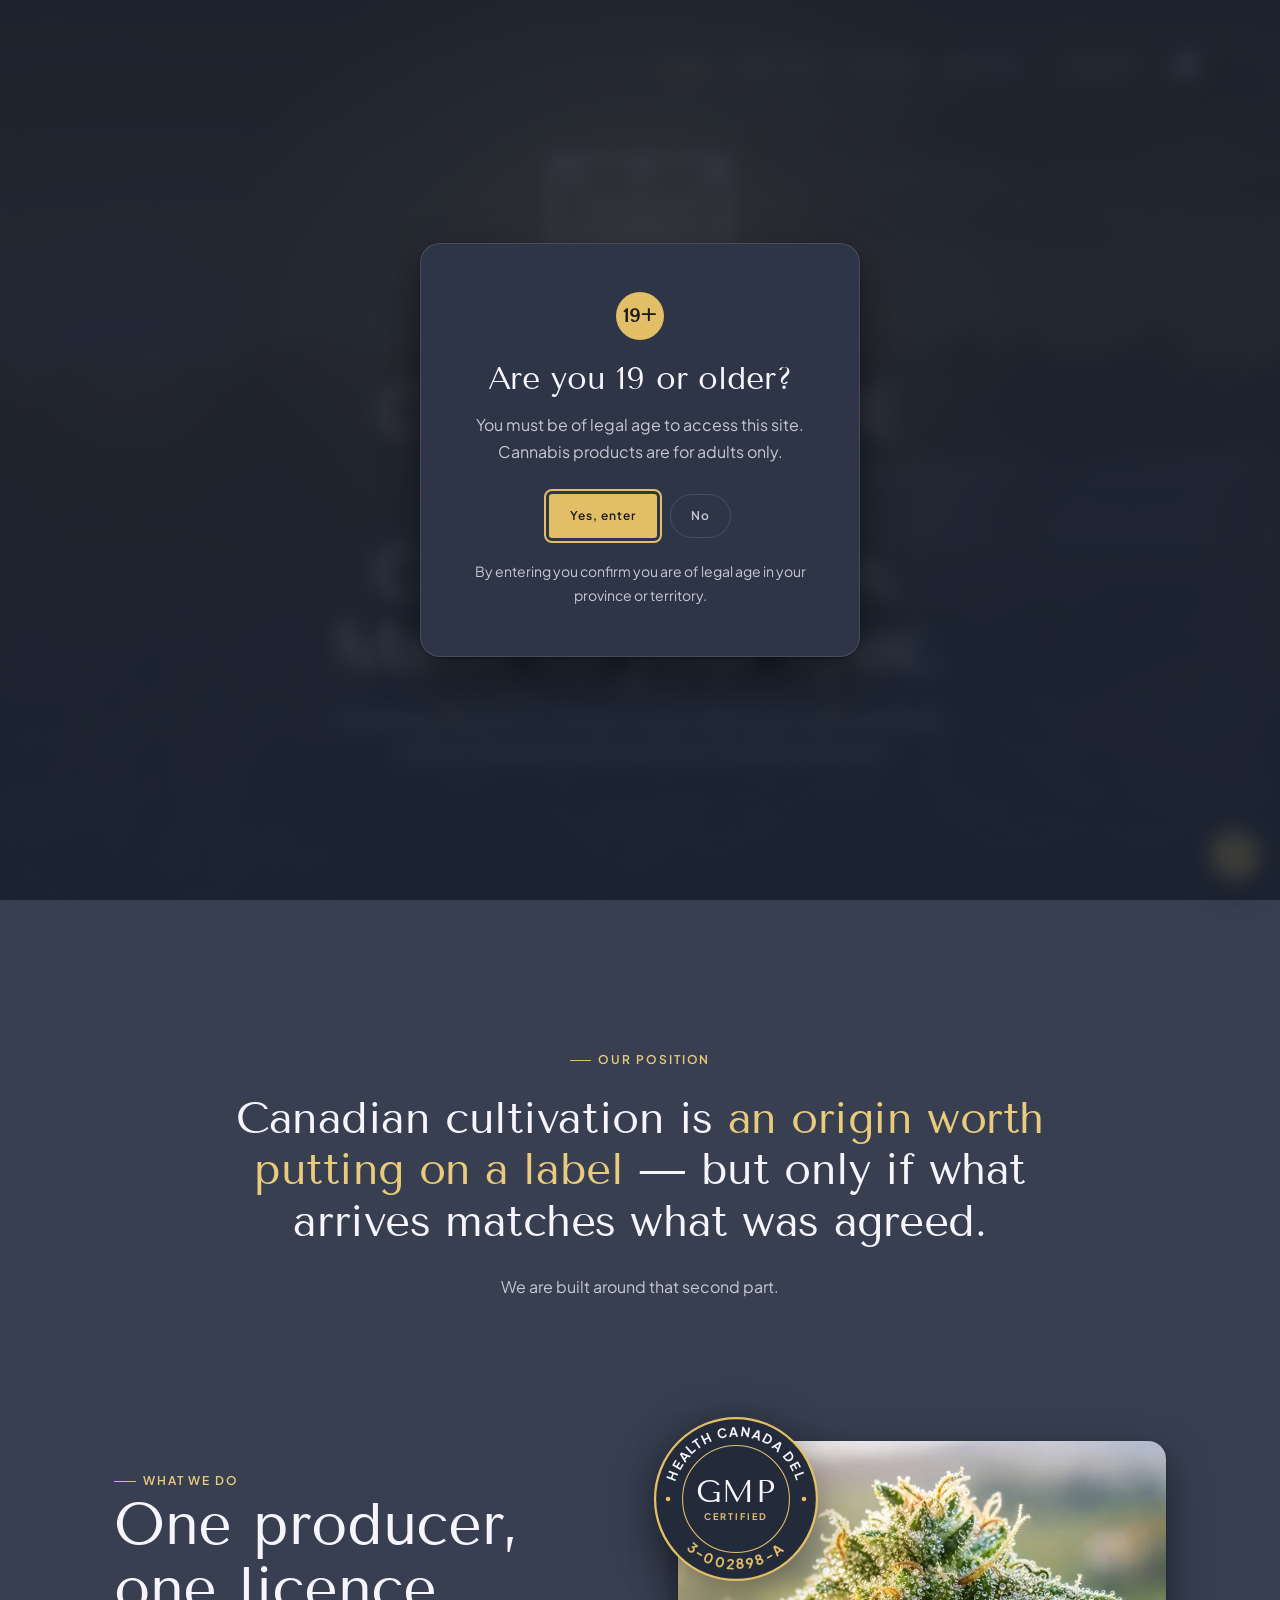
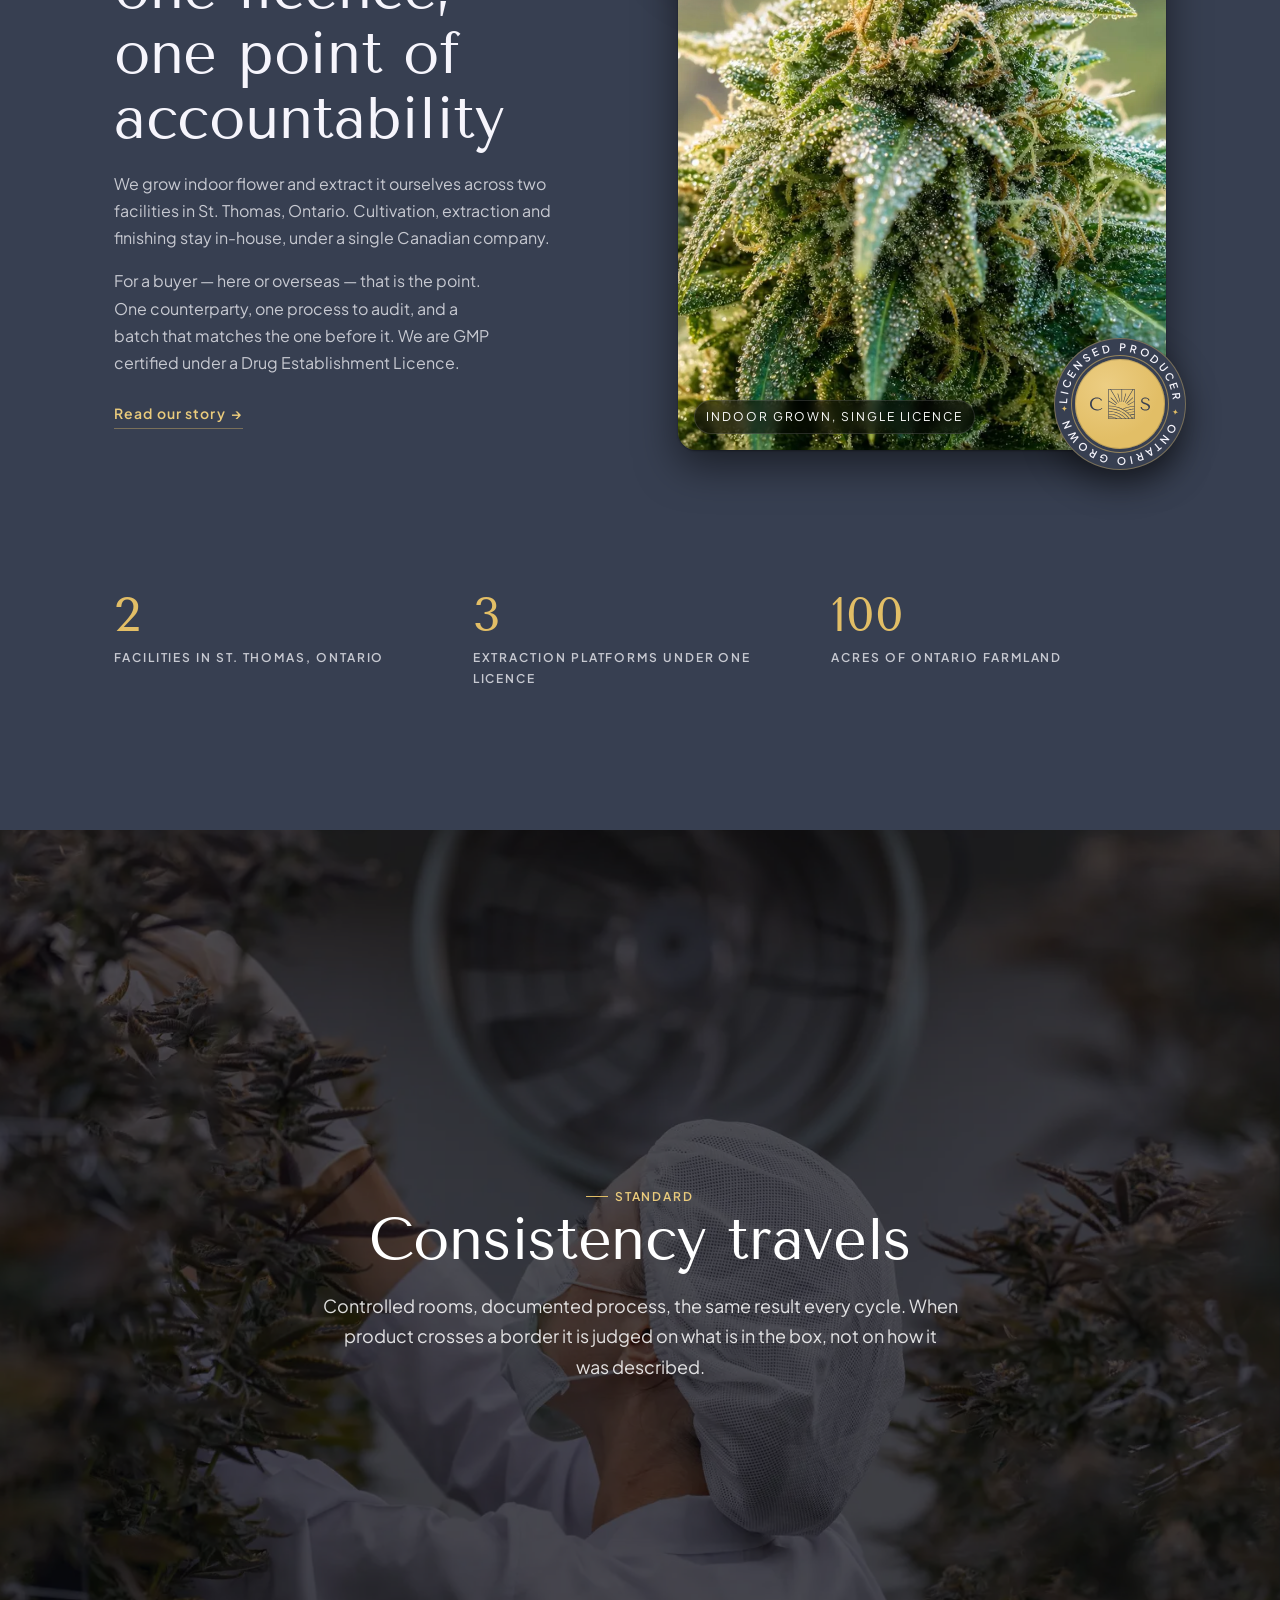
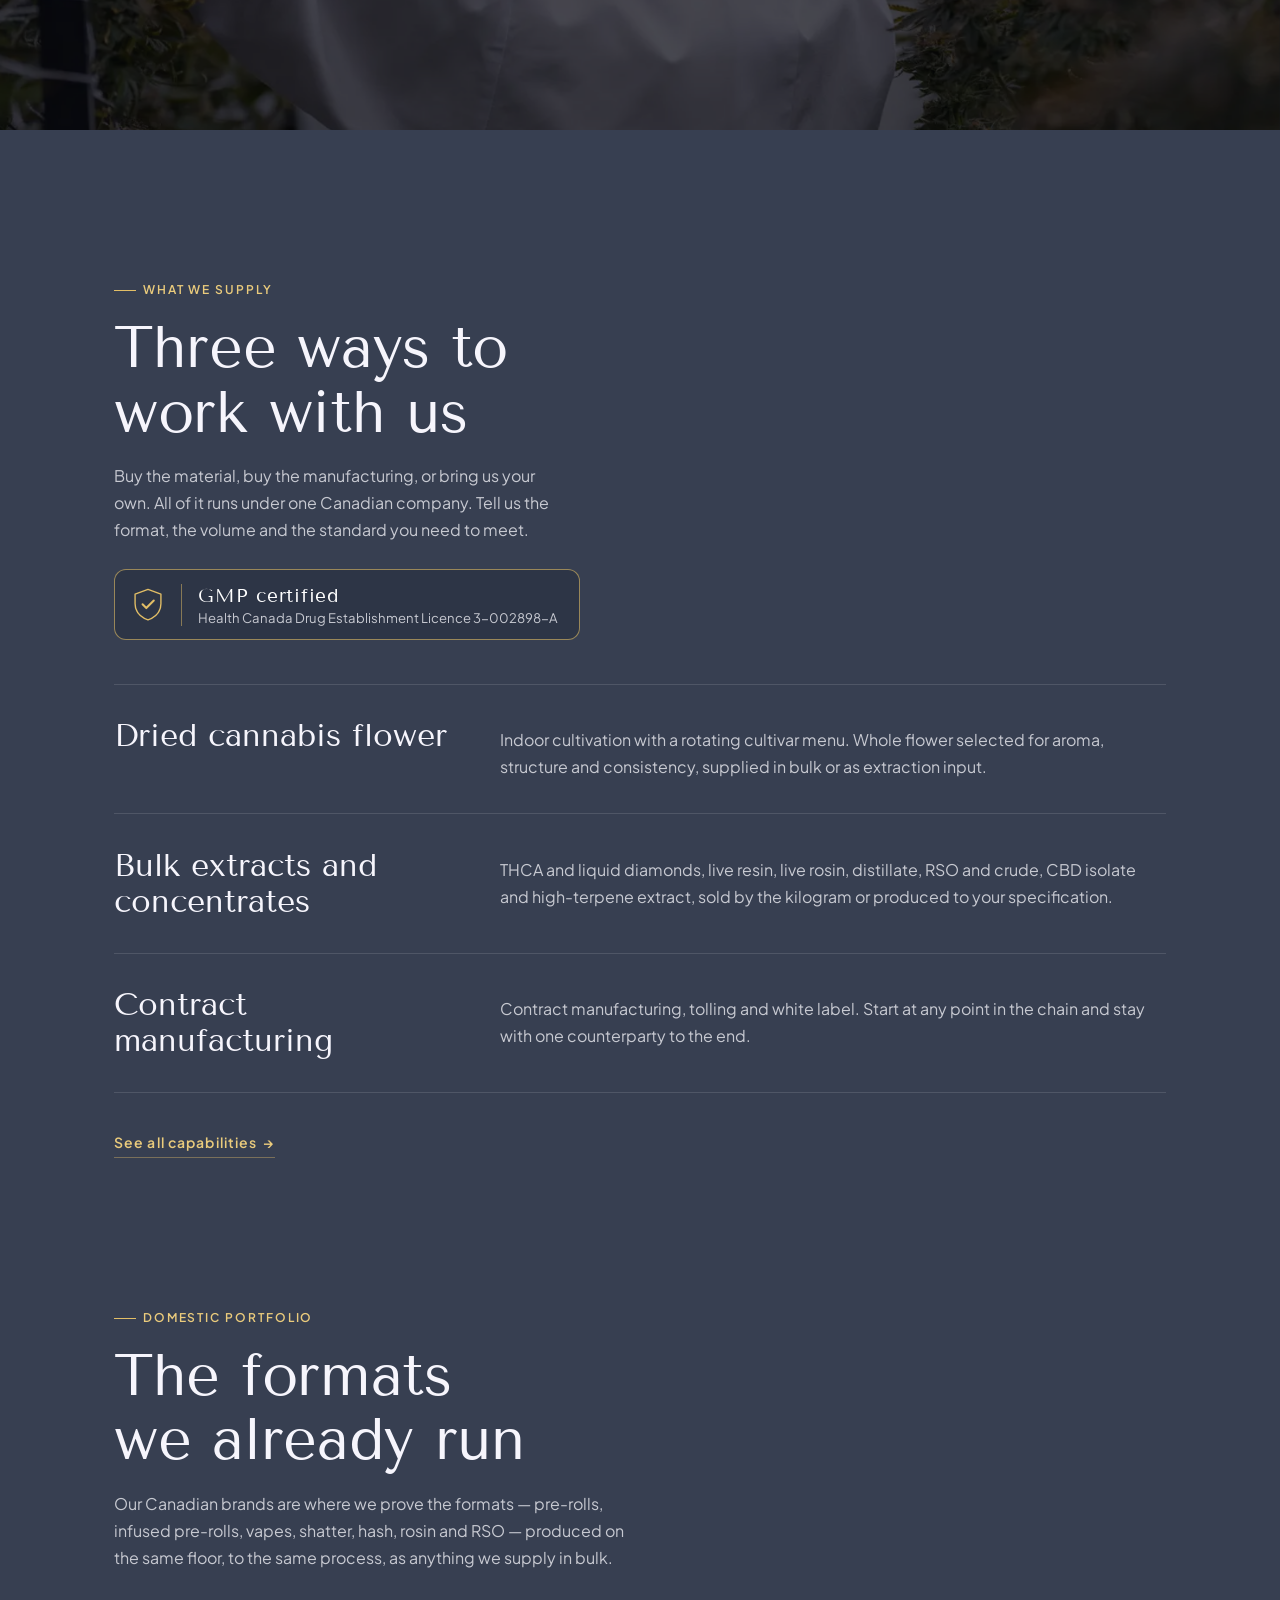
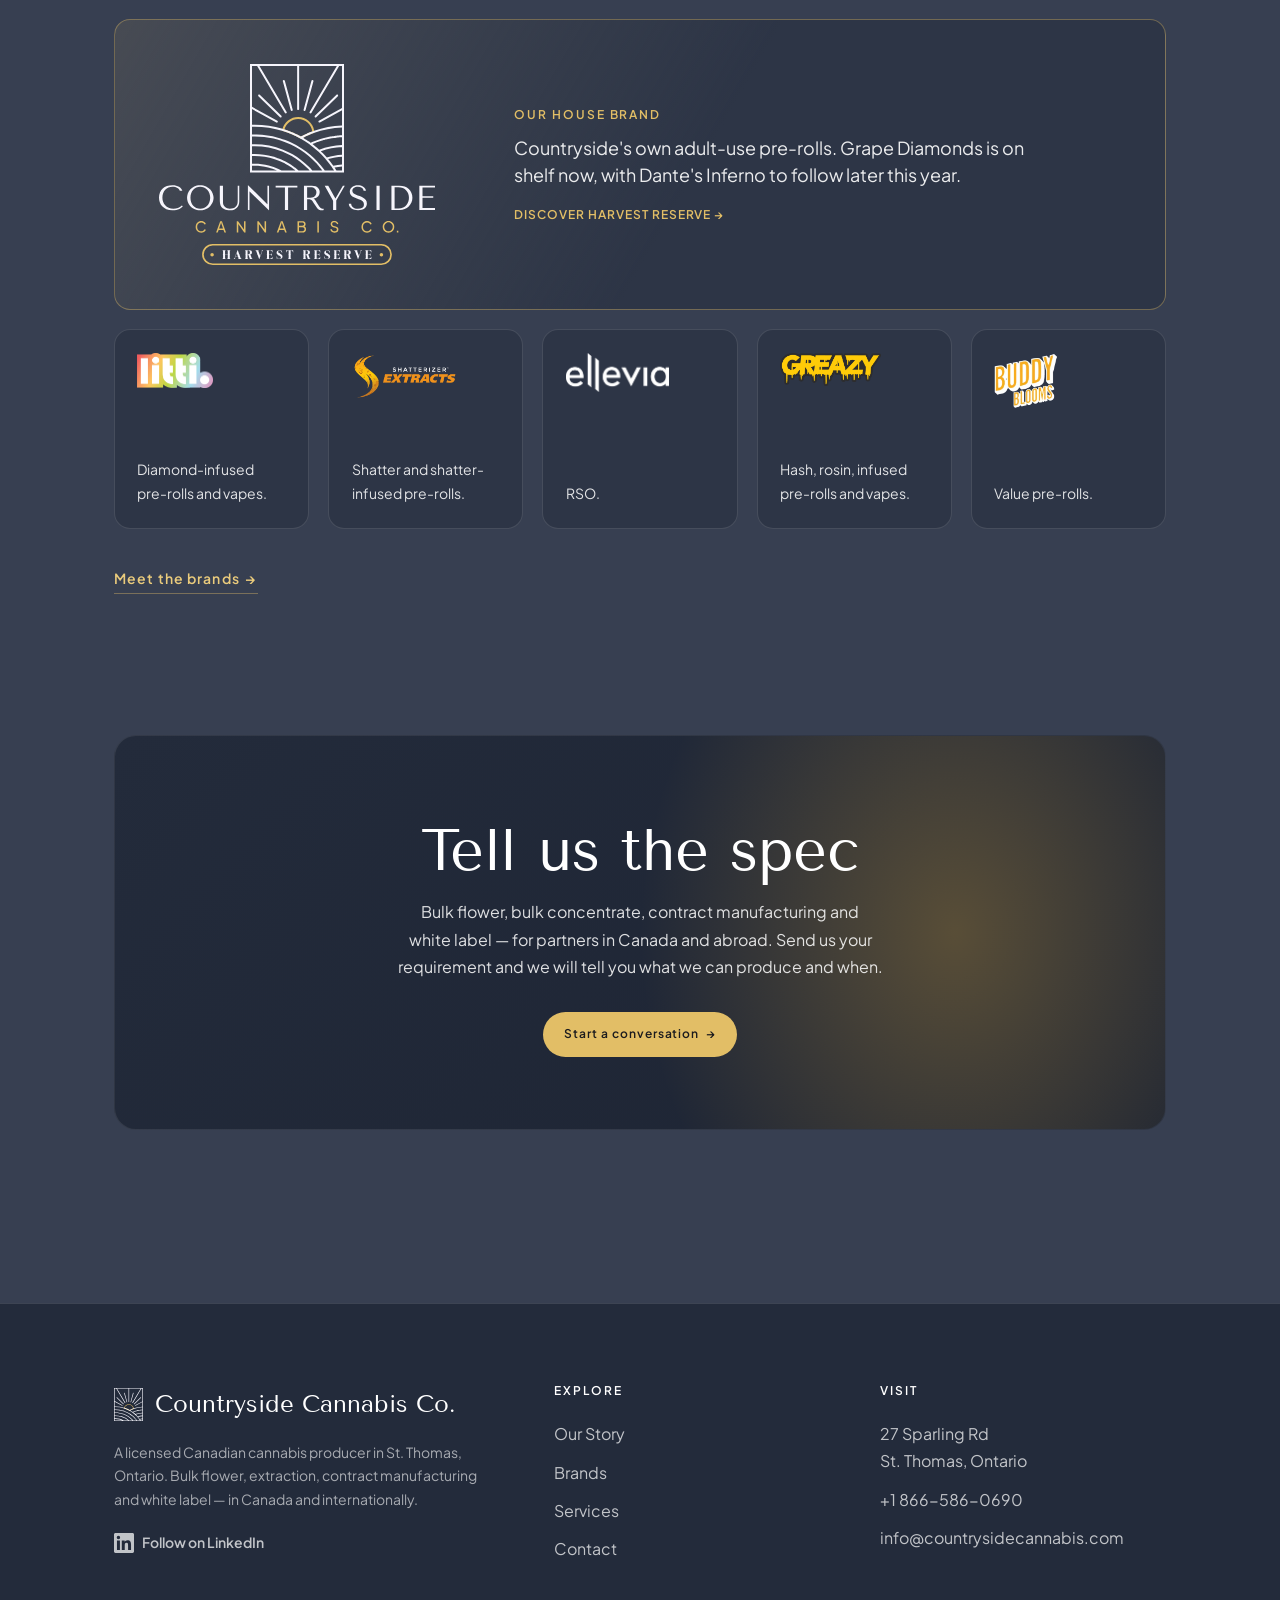
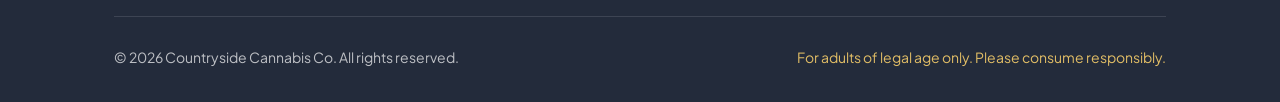
==== commit bb624ebf: "DEL seal: rebalance centre text inside the ring" ====
--- a/site/index.html
+++ b/site/index.html
@@ -135,13 +135,13 @@
 <div class="delseal" role="img" aria-label="GMP certified: Health Canada Drug Establishment Licence 3-002898-A">
             <svg viewBox="0 0 220 220" aria-hidden="true">
               <circle cx="110" cy="110" r="106" fill="#232B3B" stroke="#E2BE66" stroke-width="3"/>
-              <circle cx="110" cy="110" r="68" fill="none" stroke="#E2BE66" stroke-width="1.4"/>
+              <circle cx="110" cy="110" r="70" fill="none" stroke="#E2BE66" stroke-width="1.4"/>
               <defs><path id="delTopA" d="M 28 110 A 82 82 0 0 1 192 110"/><path id="delBotA" d="M 18 110 A 92 92 0 0 0 202 110"/></defs>
               <text class="delseal__ring"><textPath href="#delTopA" startOffset="50%" text-anchor="middle">Health Canada DEL</textPath></text>
               <text class="delseal__ring delseal__ring--num"><textPath href="#delBotA" startOffset="50%" text-anchor="middle">3-002898-A</textPath></text>
               <circle cx="21" cy="110" r="3" fill="#E2BE66"/><circle cx="199" cy="110" r="3" fill="#E2BE66"/>
-              <text class="delseal__gmp" x="110" y="117" text-anchor="middle">GMP</text>
-              <text class="delseal__sub" x="110" y="143" text-anchor="middle">Certified</text>
+              <text class="delseal__gmp" x="110" y="114" text-anchor="middle">GMP</text>
+              <text class="delseal__sub" x="110" y="137" text-anchor="middle">Certified</text>
             </svg>
           </div>
           <div class="seal" aria-hidden="true">
--- a/site/css/site.v47.css
+++ b/site/css/site.v47.css
@@ -1061,8 +1061,8 @@
 .delseal svg { width: 100%; height: 100%; display: block; }
 .delseal__ring { fill: #F6F5FC; font-family: var(--font-body); font-size: 17px; font-weight: 700; letter-spacing: 2px; text-transform: uppercase; }
 .delseal__ring--num { font-size: 18px; letter-spacing: 3px; fill: #E2BE66; }
-.delseal__gmp { fill: #F6F5FC; font-family: var(--font-display); font-size: 50px; letter-spacing: 4px; }
-.delseal__sub { fill: #E2BE66; font-family: var(--font-body); font-size: 15px; font-weight: 700; letter-spacing: 3px; text-transform: uppercase; }
+.delseal__gmp { fill: #F6F5FC; font-family: var(--font-display); font-size: 40px; letter-spacing: 2px; }
+.delseal__sub { fill: #E2BE66; font-family: var(--font-body); font-size: 12px; font-weight: 700; letter-spacing: 2.5px; text-transform: uppercase; }
 @media (max-width: 860px) { .delseal { width: 128px; height: 128px; left: 8px; top: -22px; } }
 .delstrip { display: inline-flex; align-items: center; gap: 1rem; margin-top: 1.6rem; padding: .85rem 1.3rem .85rem 1rem; border: 1px solid color-mix(in oklch, var(--sun) 60%, transparent); border-radius: 12px; background: var(--surface); }
 .delstrip__icon { width: 34px; height: 36px; flex: none; }
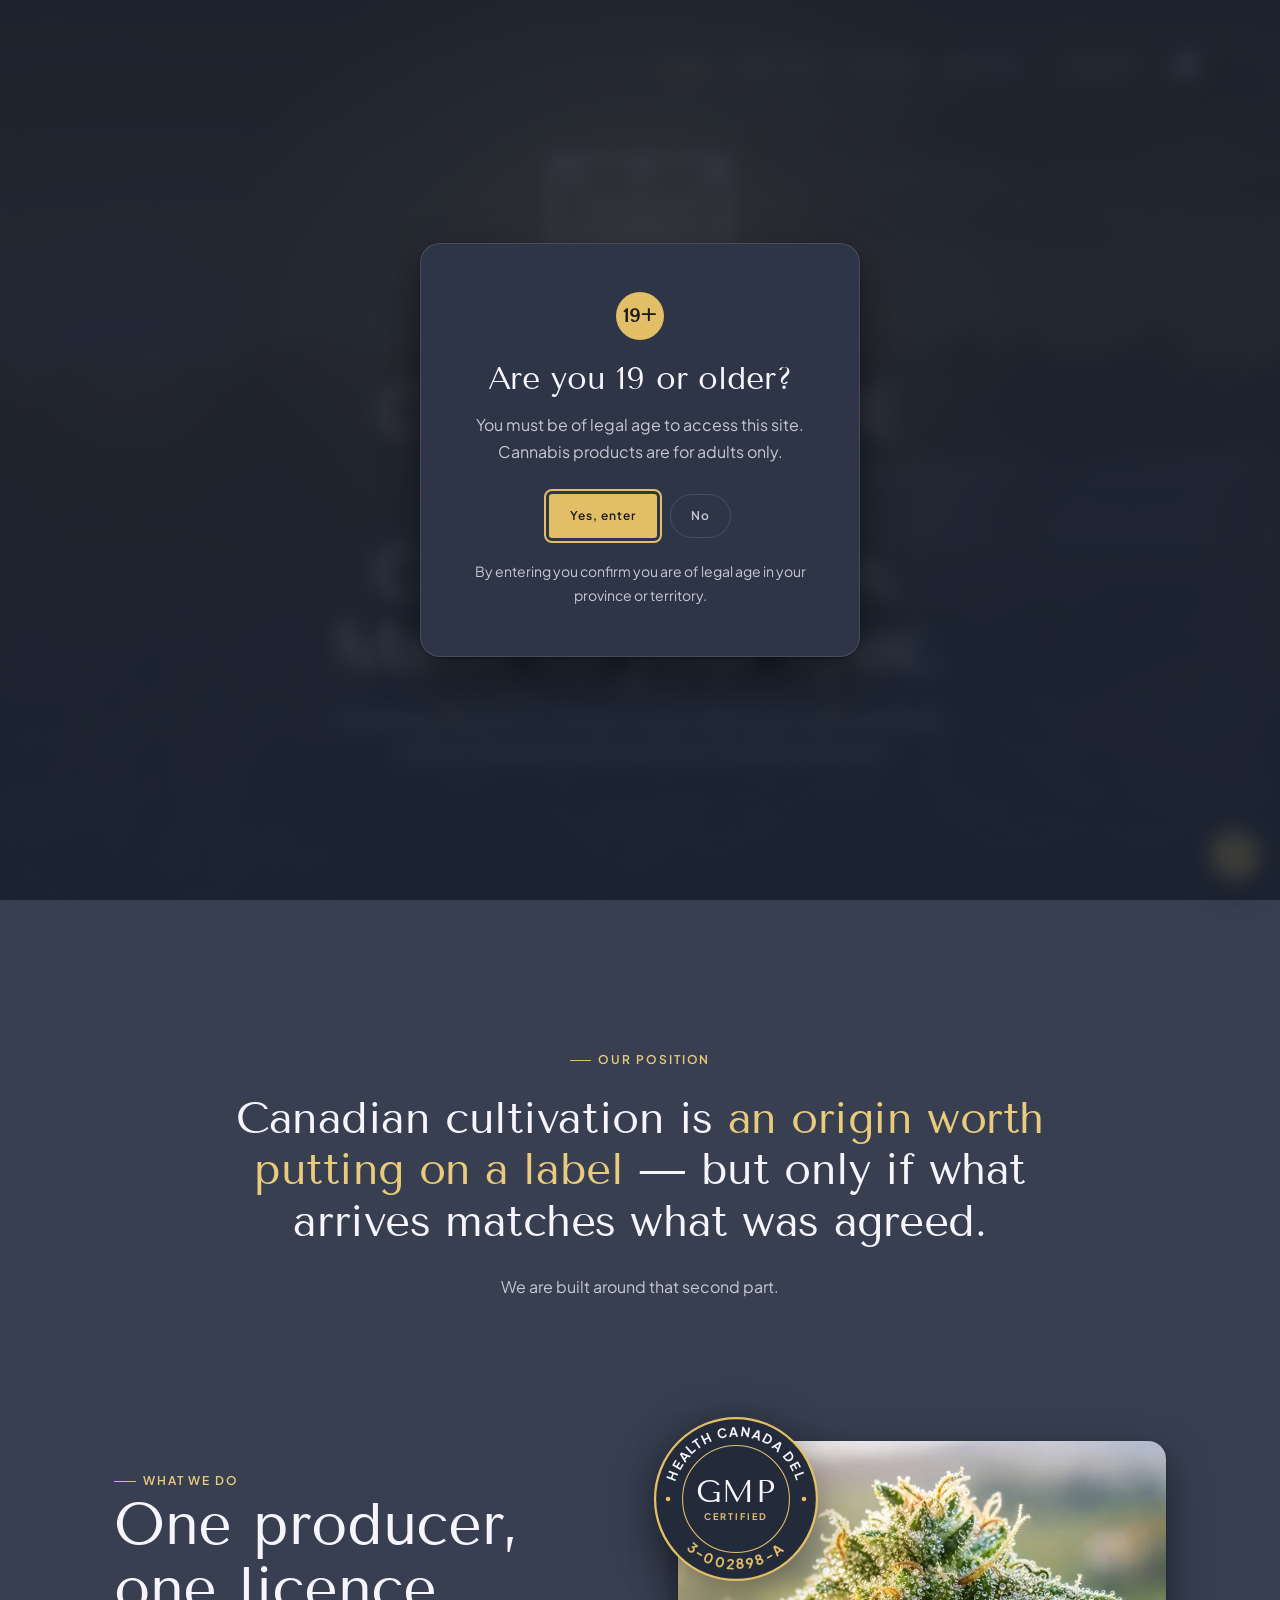
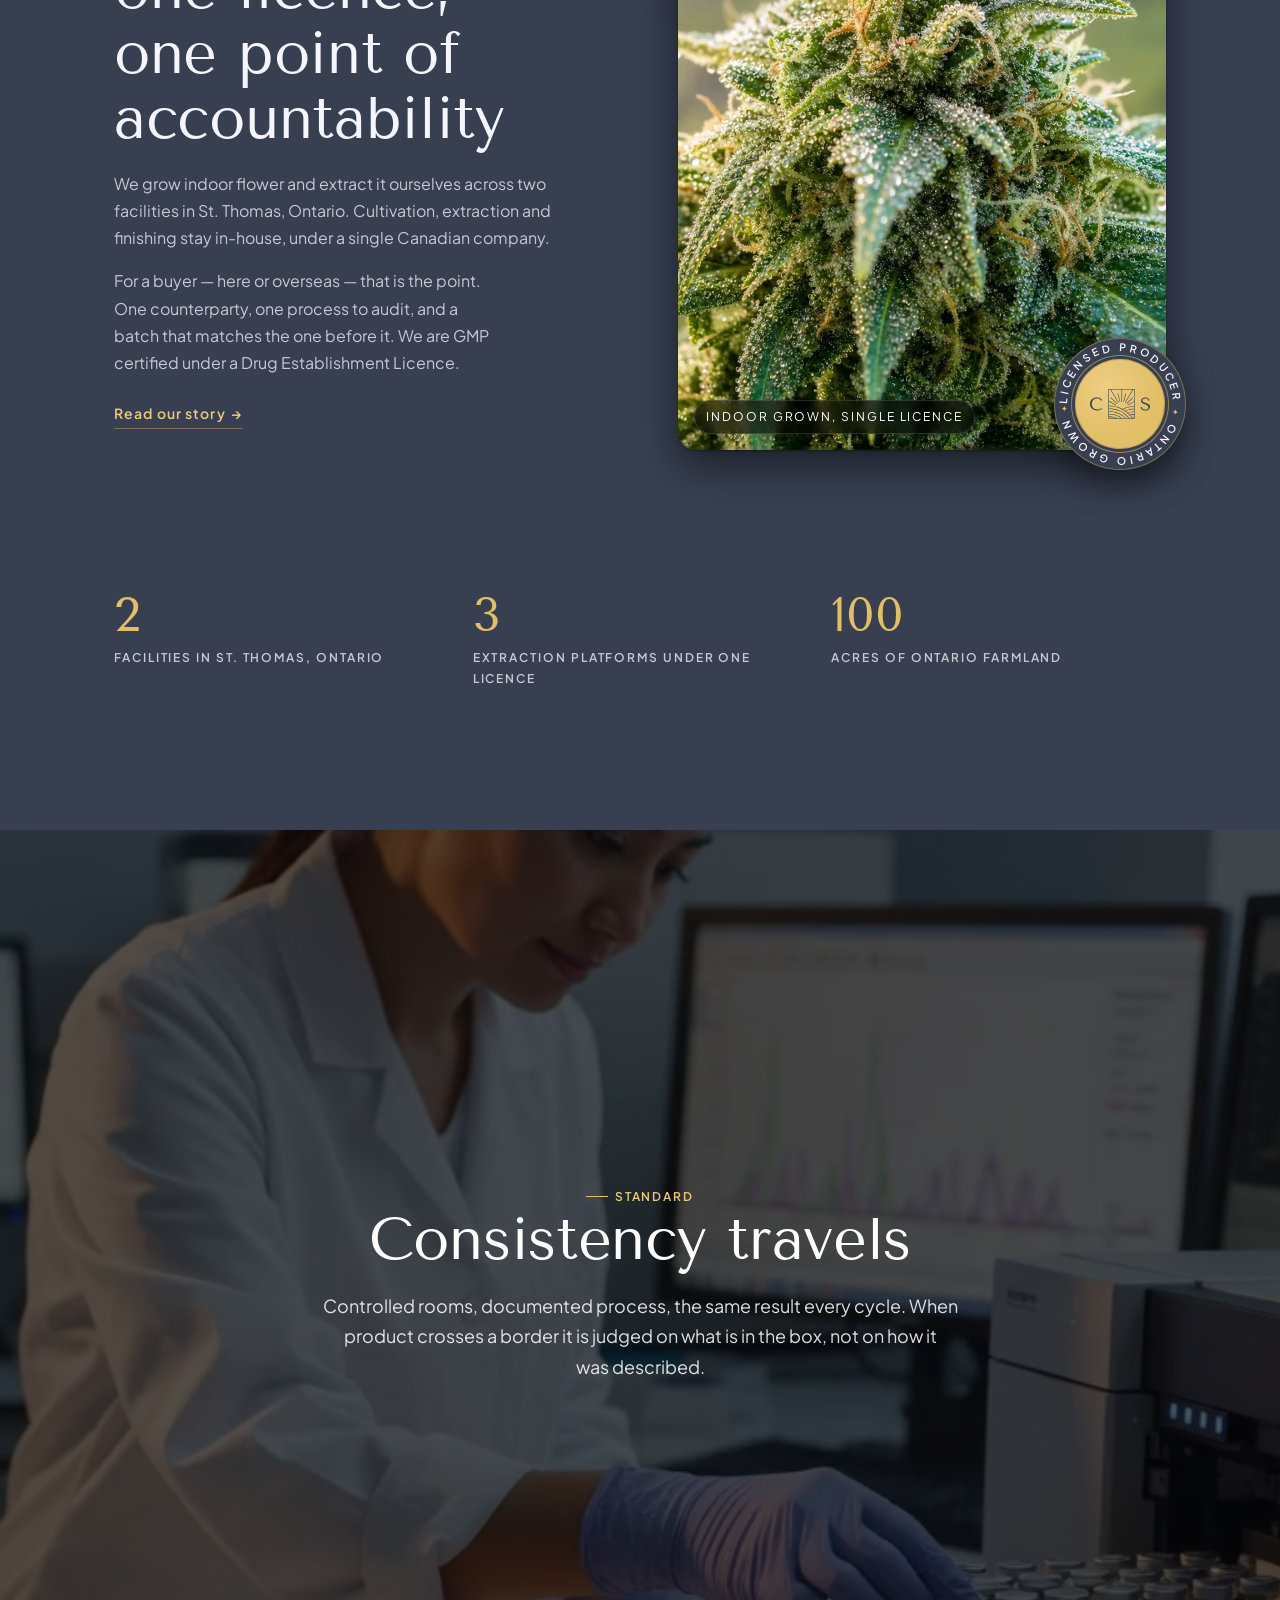
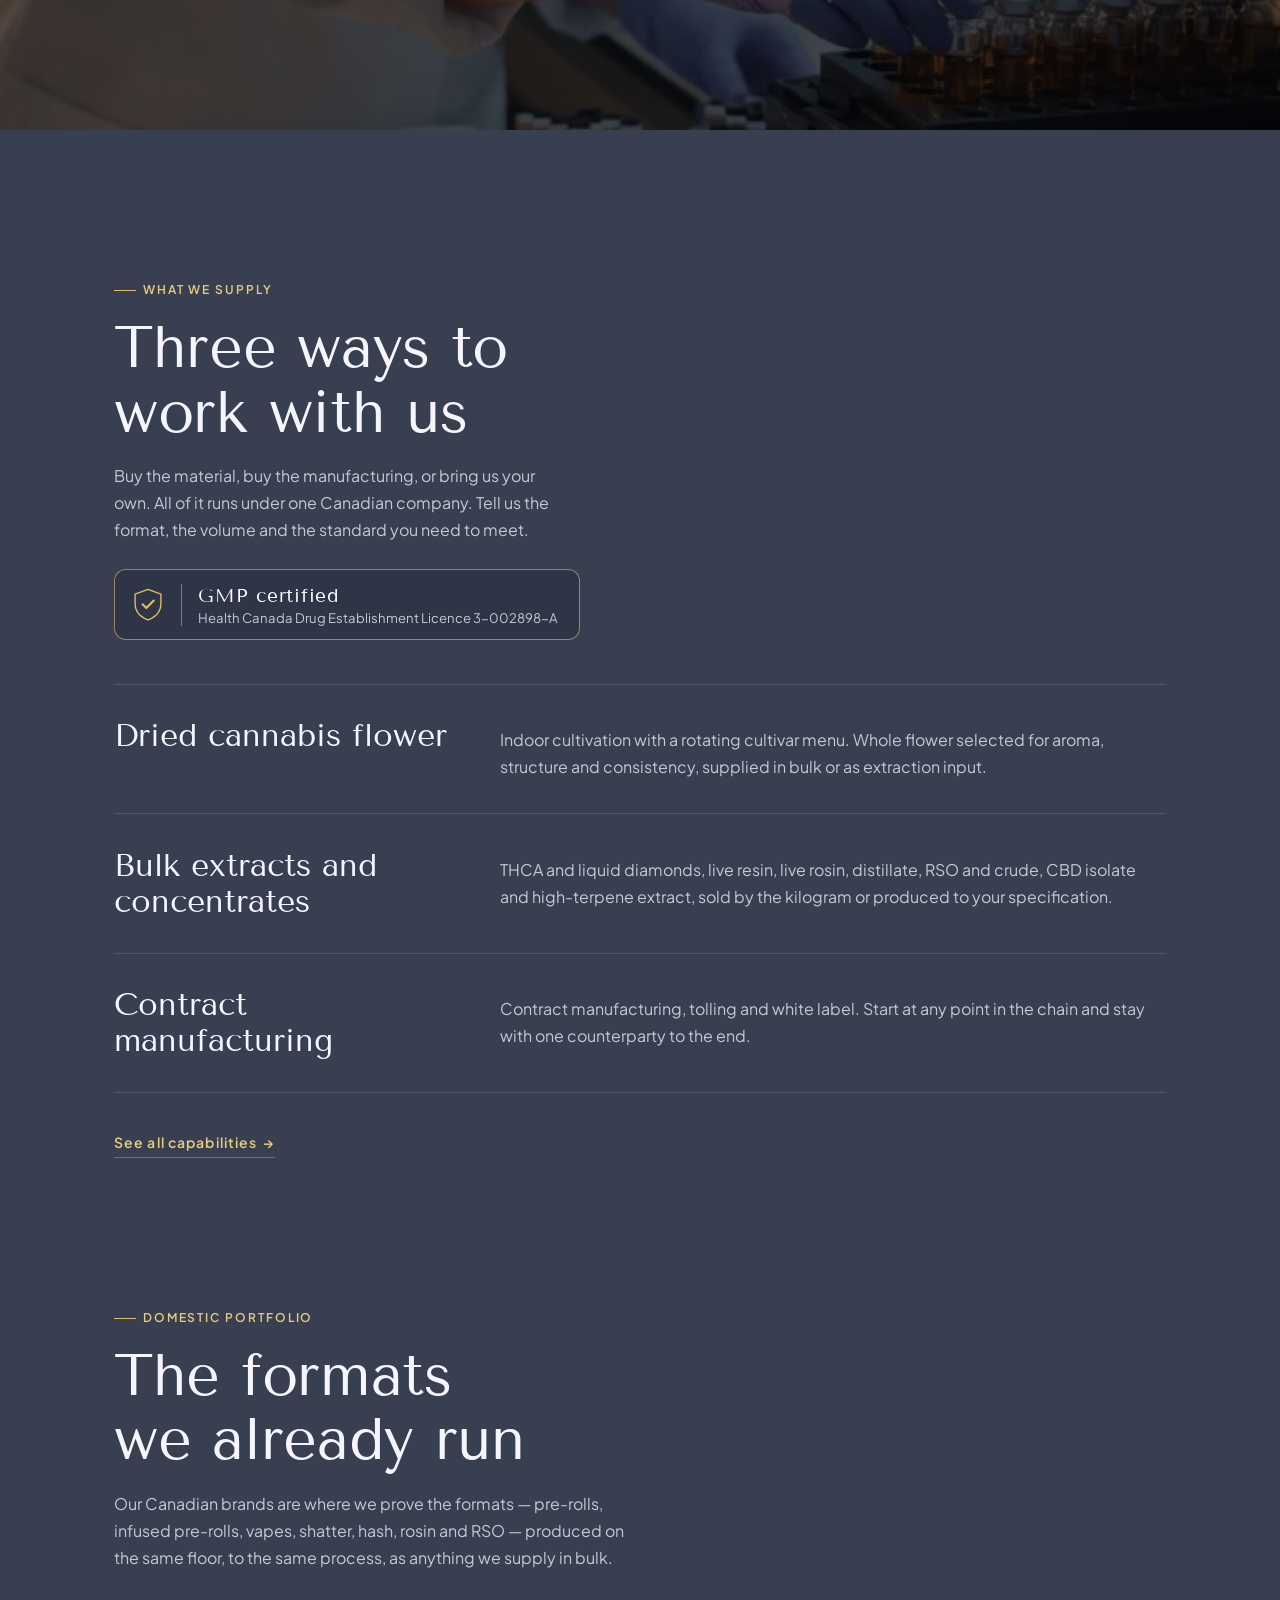
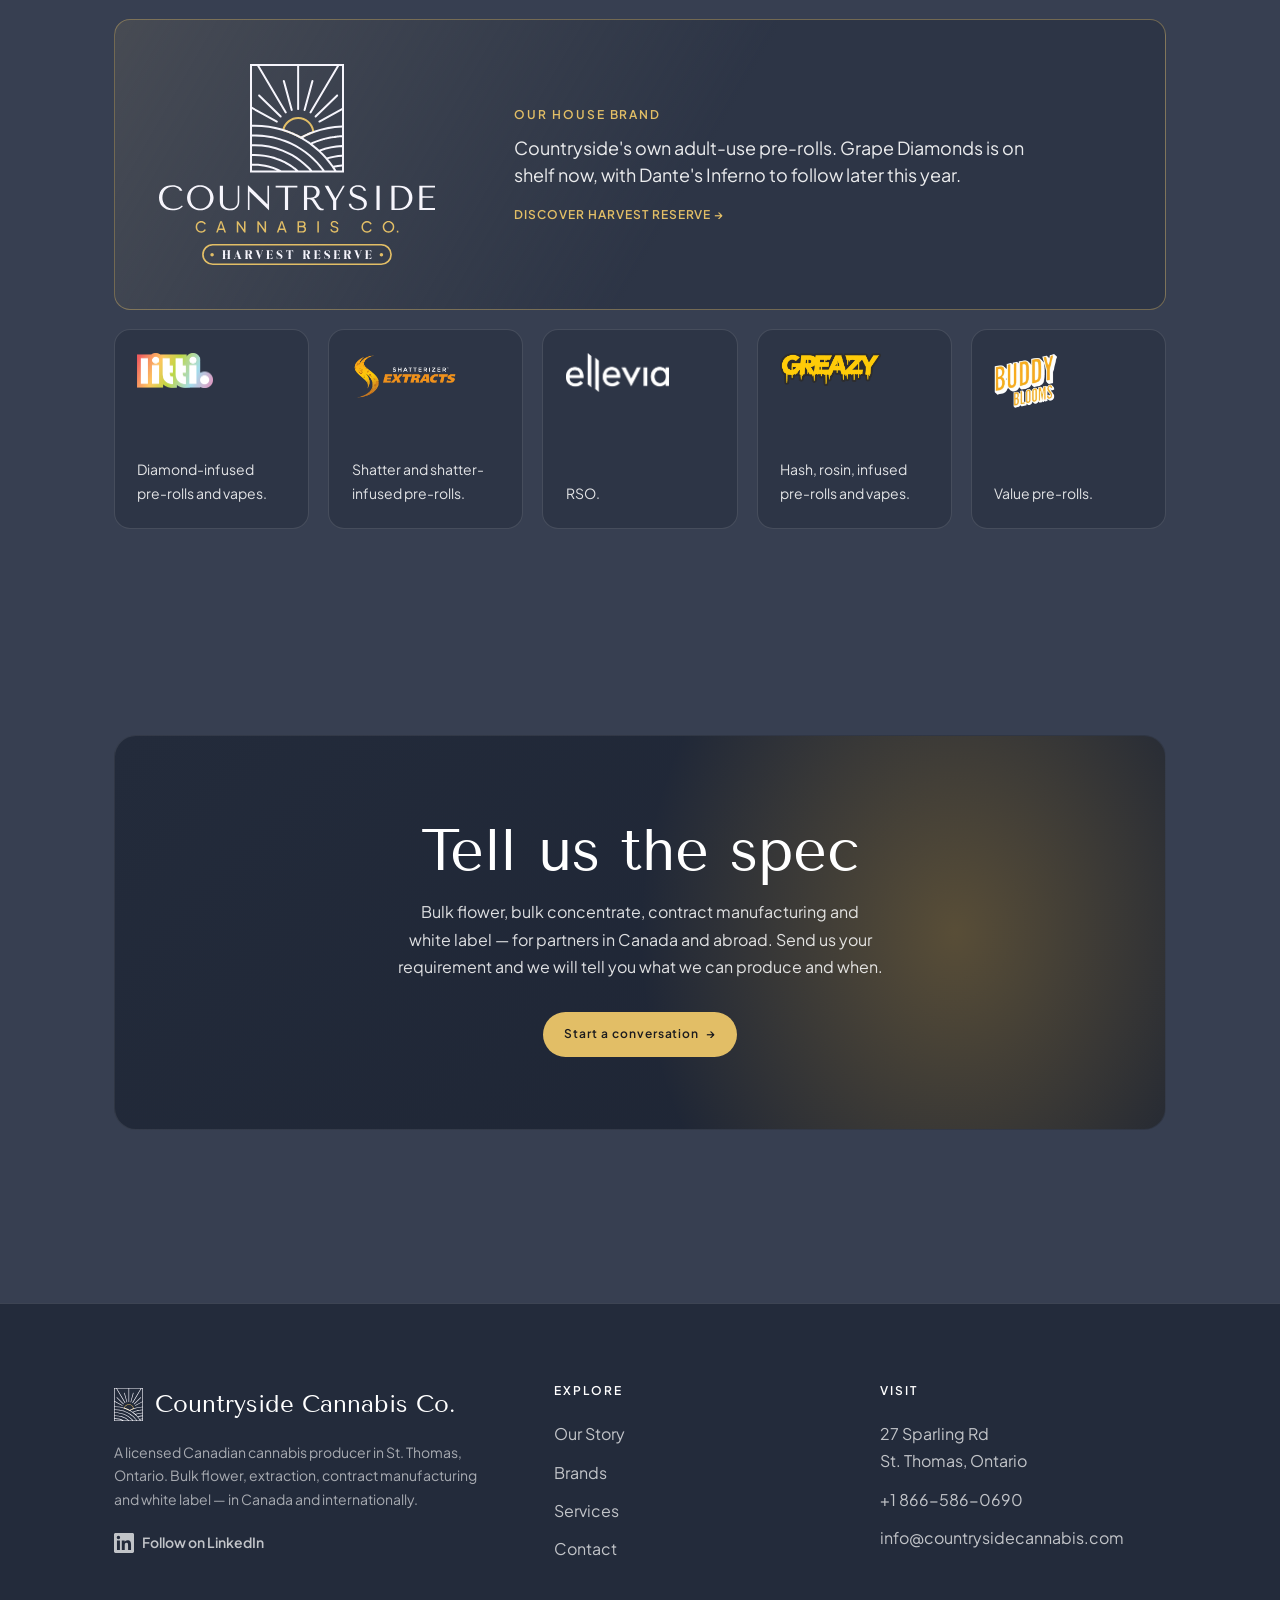
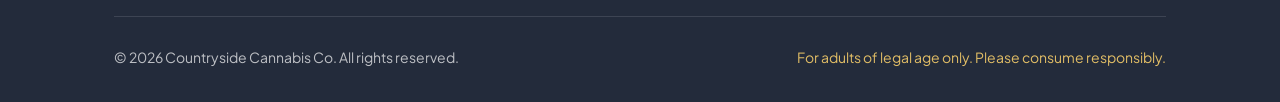
==== commit fe13e370: "Jim: extraction / GMP lab imagery (Studio media gen)" ====
--- a/site/index.html
+++ b/site/index.html
@@ -181,7 +181,7 @@
 
 <!-- parallax statement -->
 <section class="parallax parallax--full">
-  <div class="parallax__bg" data-parallax="0.18"><img src="assets/grow-inspect.webp" alt="A Countryside grower in protective gear inspecting cannabis plants indoors" width="2400" height="1600" loading="lazy" decoding="async"></div>
+  <div class="parallax__bg" data-parallax="0.18"><img src="assets/qc-lab.webp" alt="A scientist in a lab coat loading amber sample vials into an analytical instrument" width="1280" height="720" loading="lazy" decoding="async"></div>
   <div class="wrap reveal">
     <span class="eyebrow" style="justify-content:center">Standard</span>
     <h2>Consistency travels</h2>
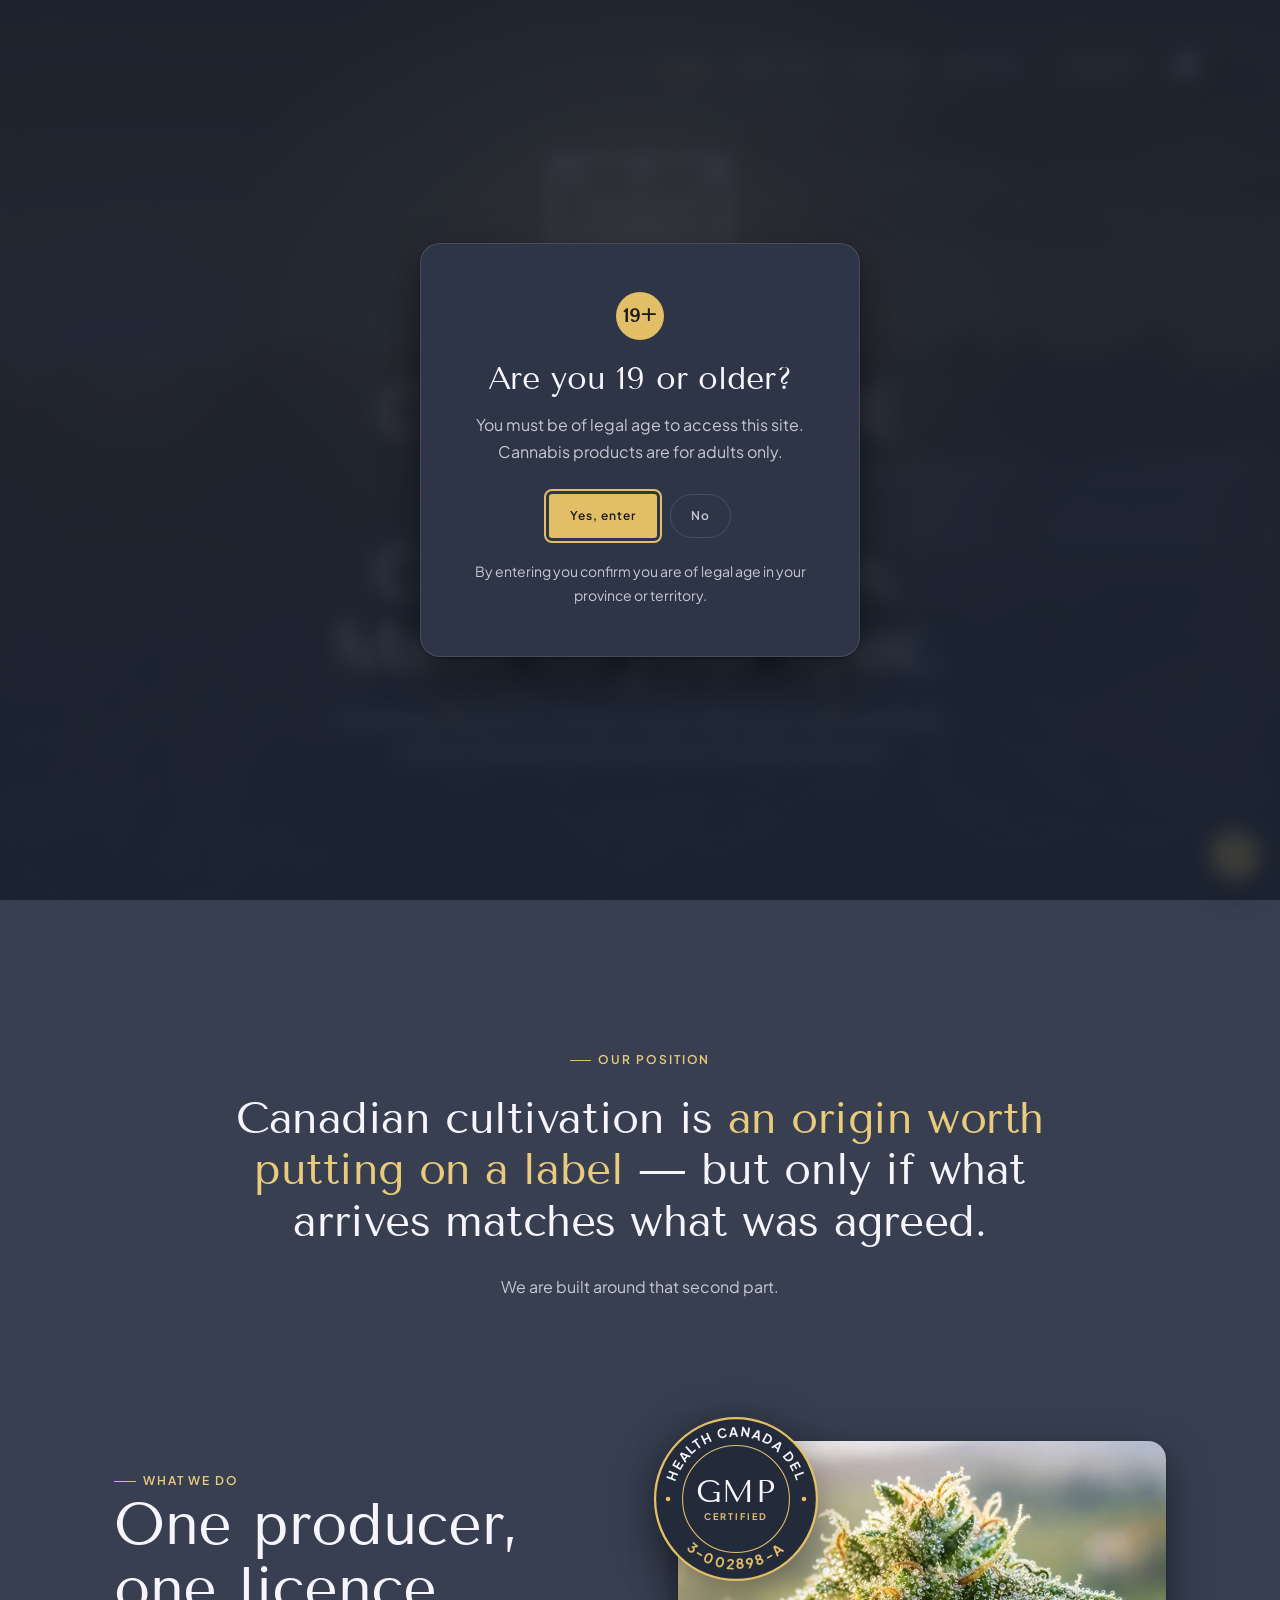
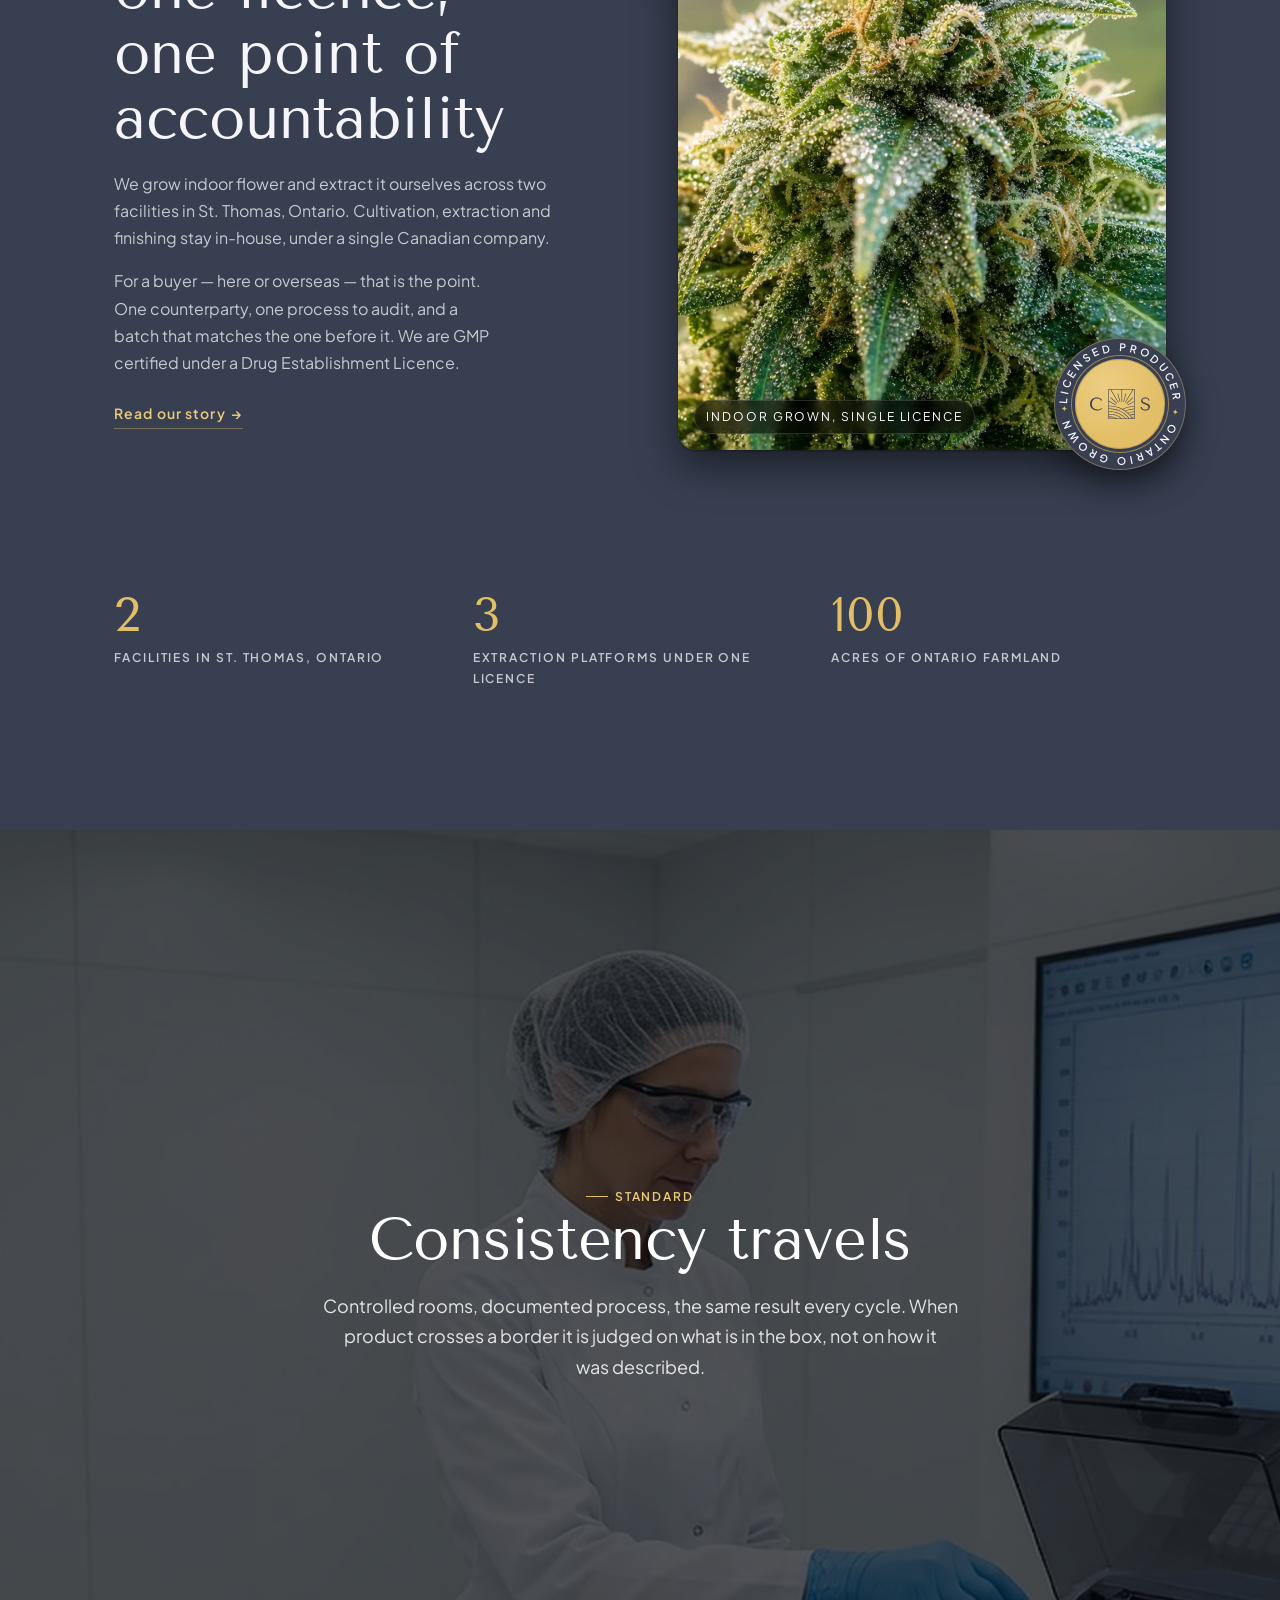
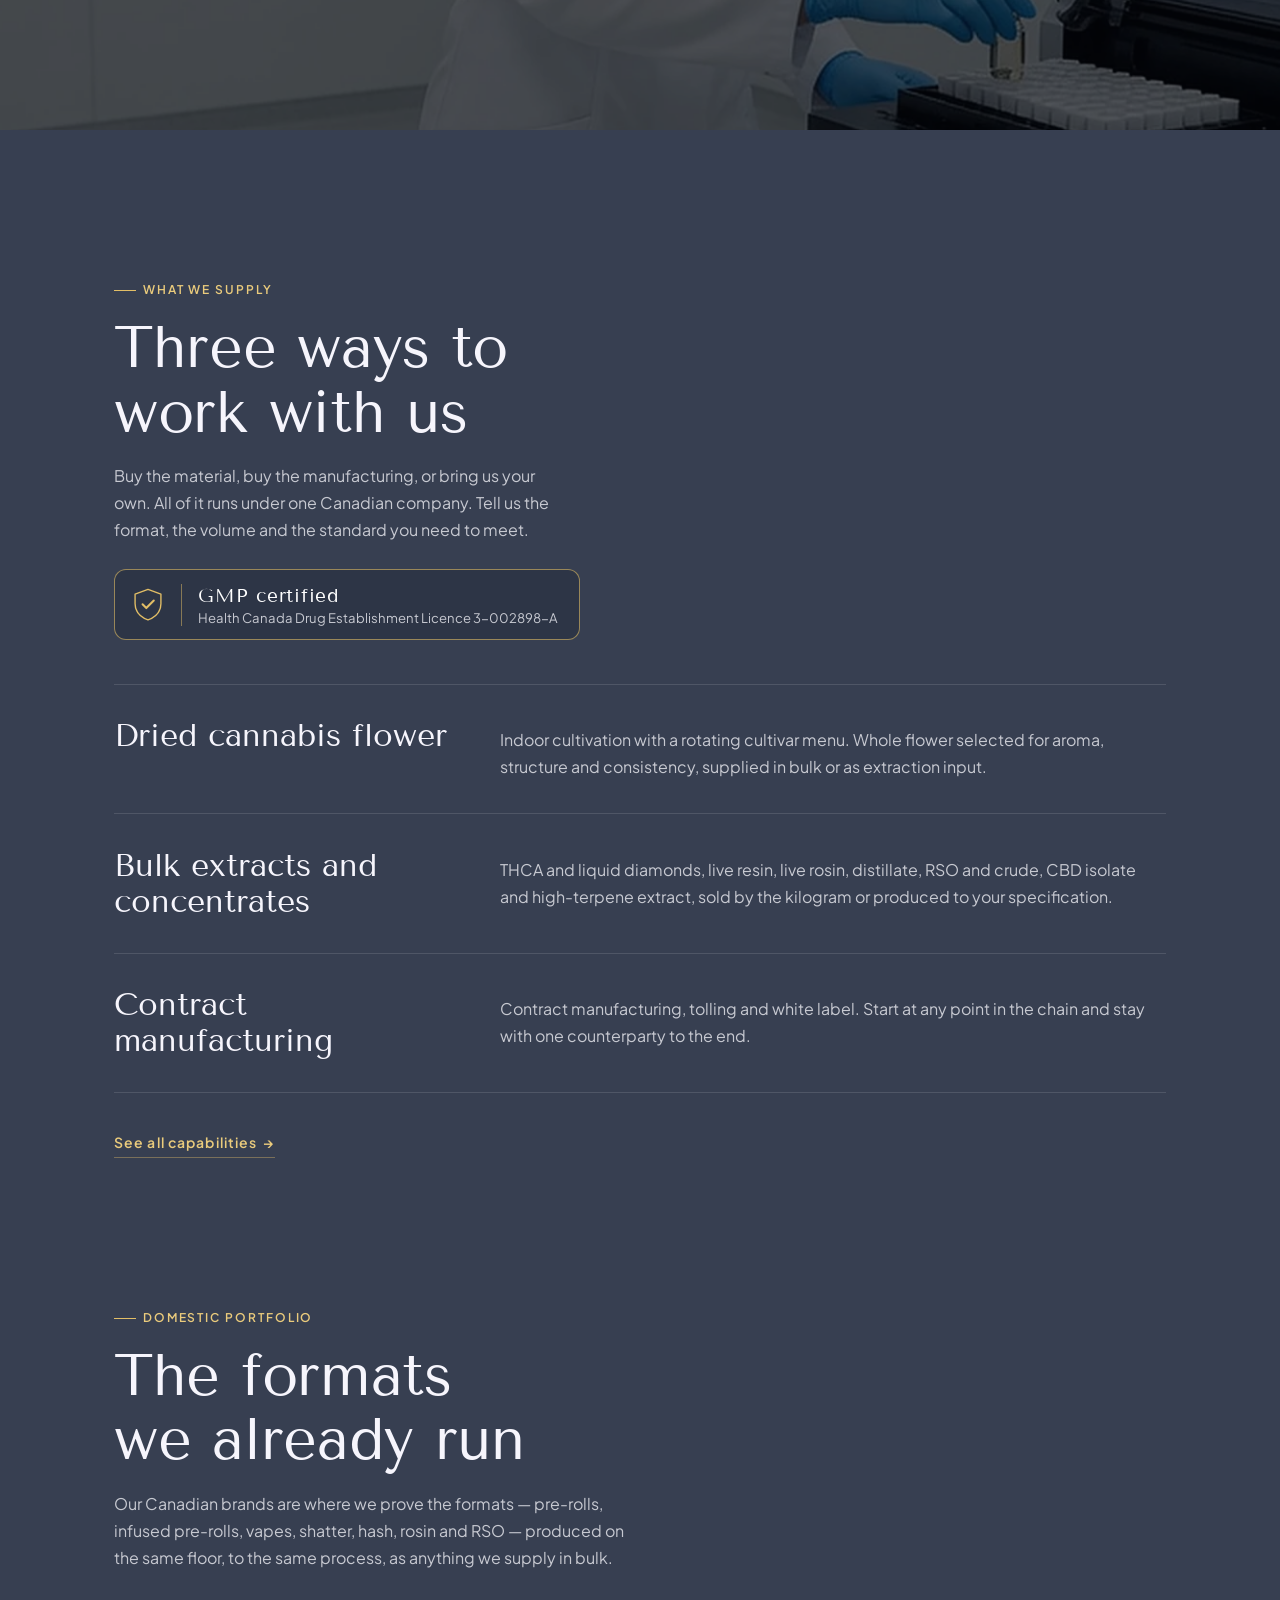
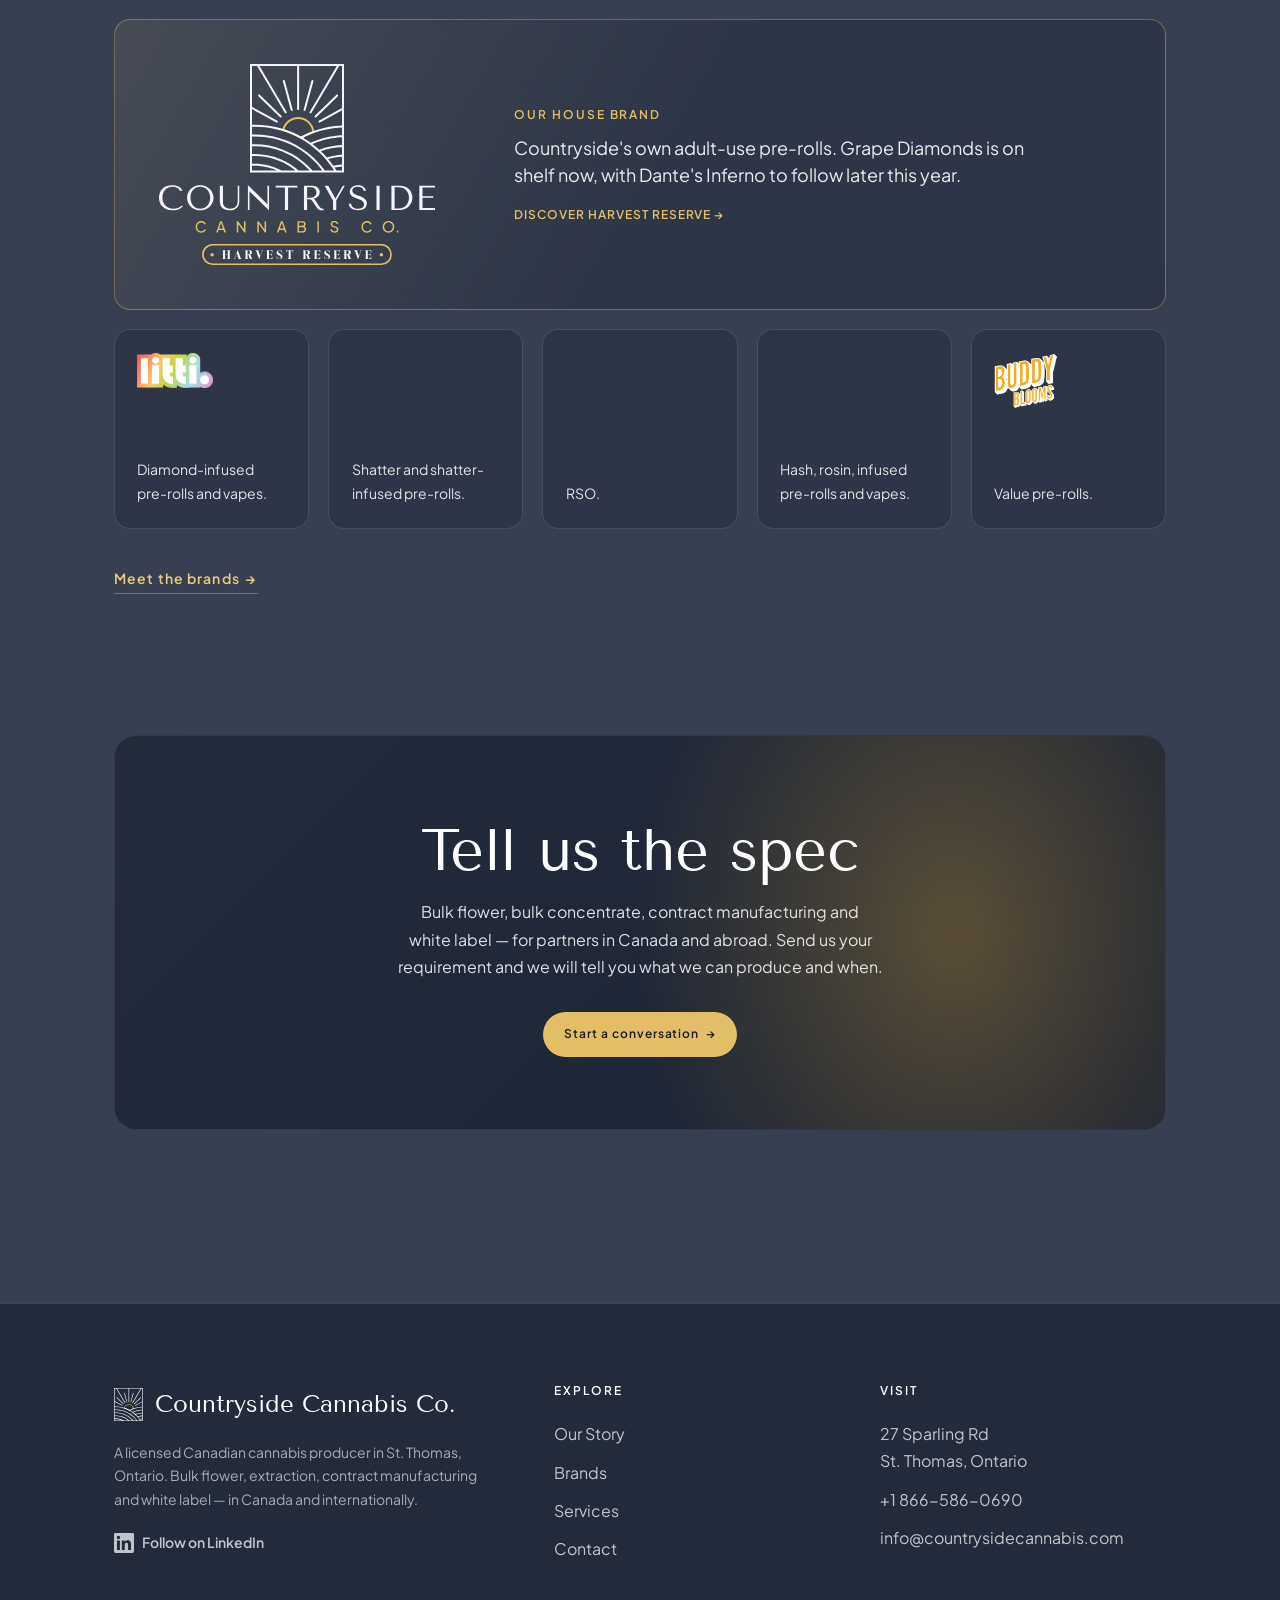
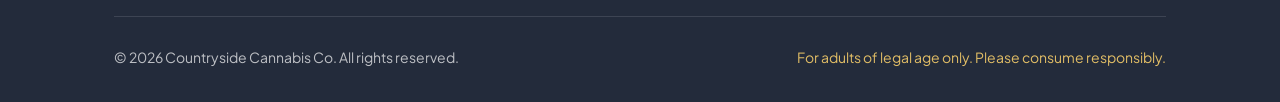
==== commit fcd163f6: "Clean professional lab photos; sharper heroes (2x upscale, gentler zoom)" ====
--- a/site/index.html
+++ b/site/index.html
@@ -181,7 +181,7 @@
 
 <!-- parallax statement -->
 <section class="parallax parallax--full">
-  <div class="parallax__bg" data-parallax="0.18"><img src="assets/qc-lab.webp" alt="A scientist in a lab coat loading amber sample vials into an analytical instrument" width="1280" height="720" loading="lazy" decoding="async"></div>
+  <div class="parallax__bg" data-parallax="0.18"><img src="assets/qc-lab.webp" alt="A scientist in a lab coat loading amber sample vials into an analytical instrument" width="2560" height="1440" loading="lazy" decoding="async"></div>
   <div class="wrap reveal">
     <span class="eyebrow" style="justify-content:center">Standard</span>
     <h2>Consistency travels</h2>
--- a/site/css/site.v47.css
+++ b/site/css/site.v47.css
@@ -283,8 +283,9 @@
 
 /* page hero (inner pages) — full-bleed image header */
 .pagehero { position: relative; min-height: 100svh; display: flex; align-items: flex-end; overflow: hidden; color: #fff; }
-.pagehero__bg { position: absolute; inset: -16% 0; z-index: 0; }
-.pagehero__bg img { width: 100%; height: 132%; object-fit: cover; will-change: transform; transform: scale(1.06); animation: kenburns 30s ease-in-out infinite alternate; }
+.pagehero__bg { position: absolute; inset: -8% 0; z-index: 0; }
+.pagehero__bg img { width: 100%; height: 116%; object-fit: cover; will-change: transform; transform: scale(1.02); animation: kenburns-soft 30s ease-in-out infinite alternate; }
+@keyframes kenburns-soft { from { transform: scale(1.02) translate3d(0,0,0); } to { transform: scale(1.06) translate3d(-1%, -1%, 0); } }
 .pagehero::after {
   content: ""; position: absolute; inset: 0; z-index: 1;
   background:
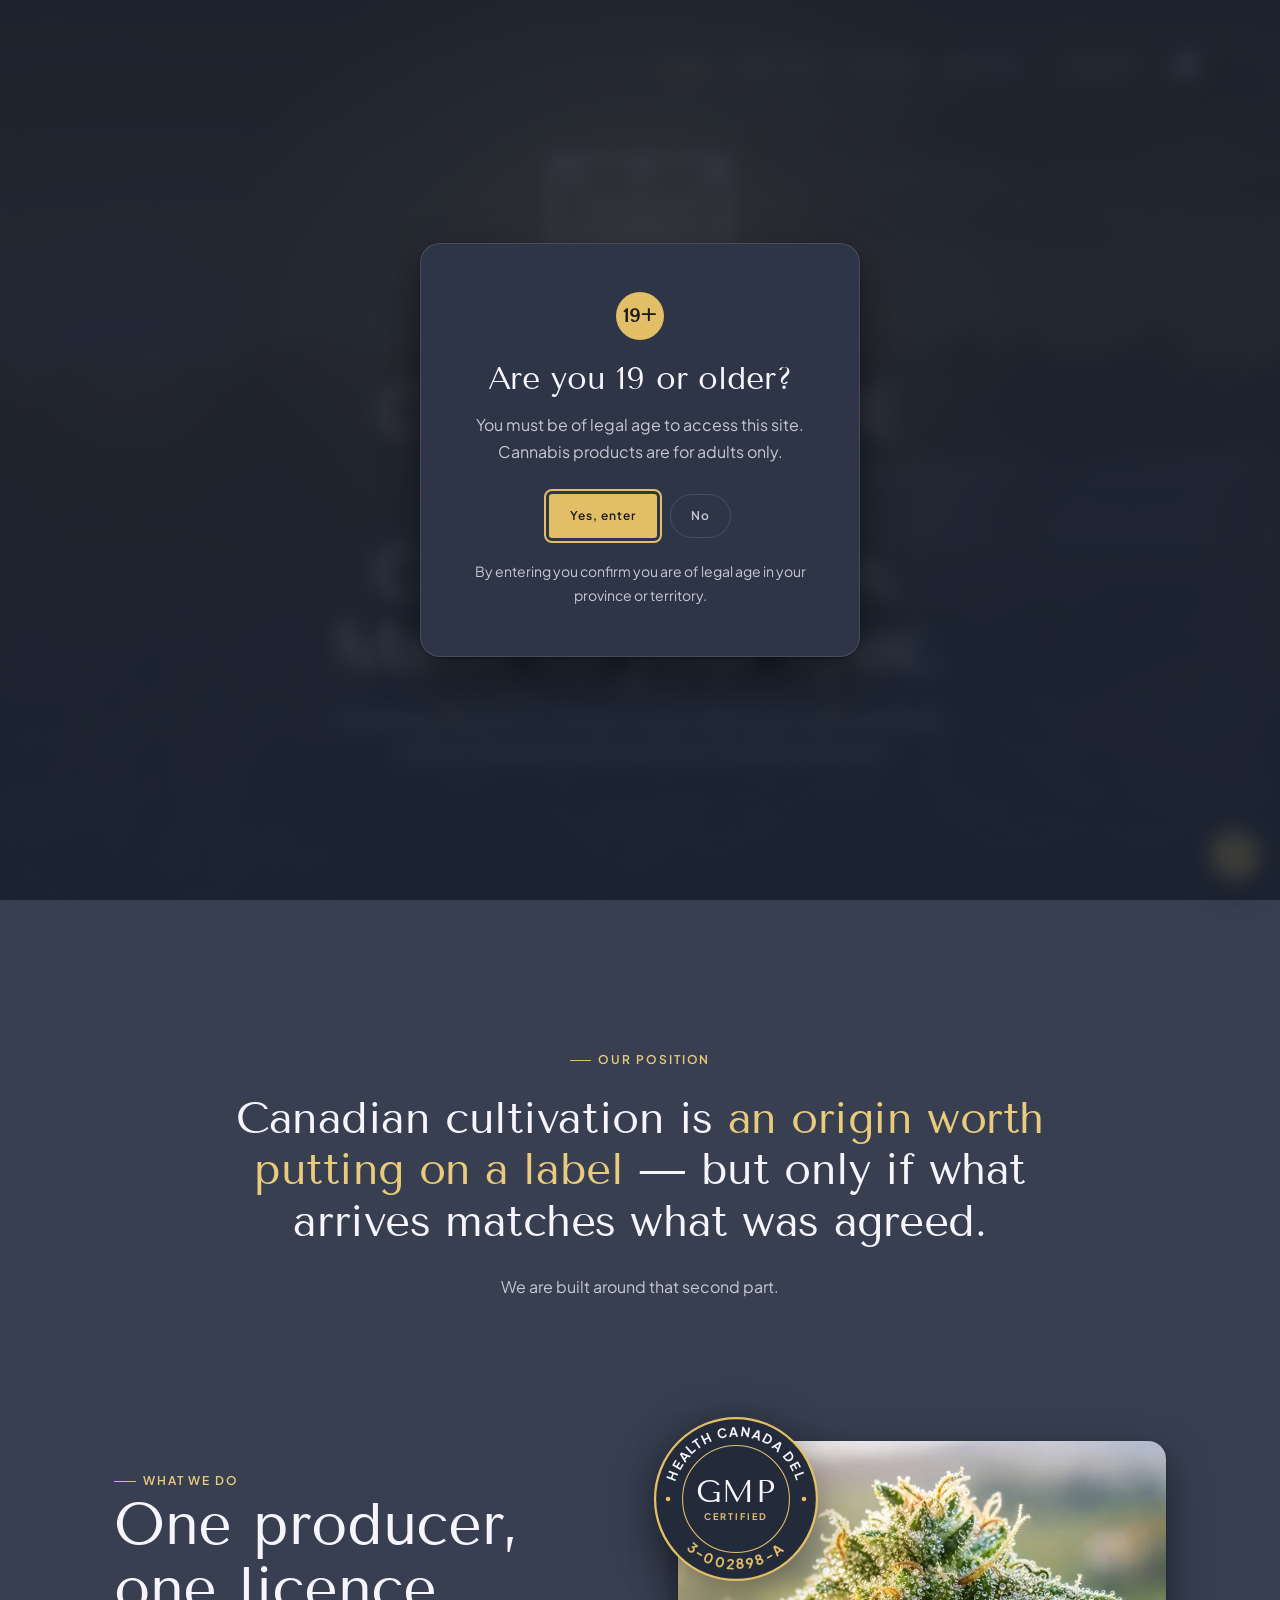
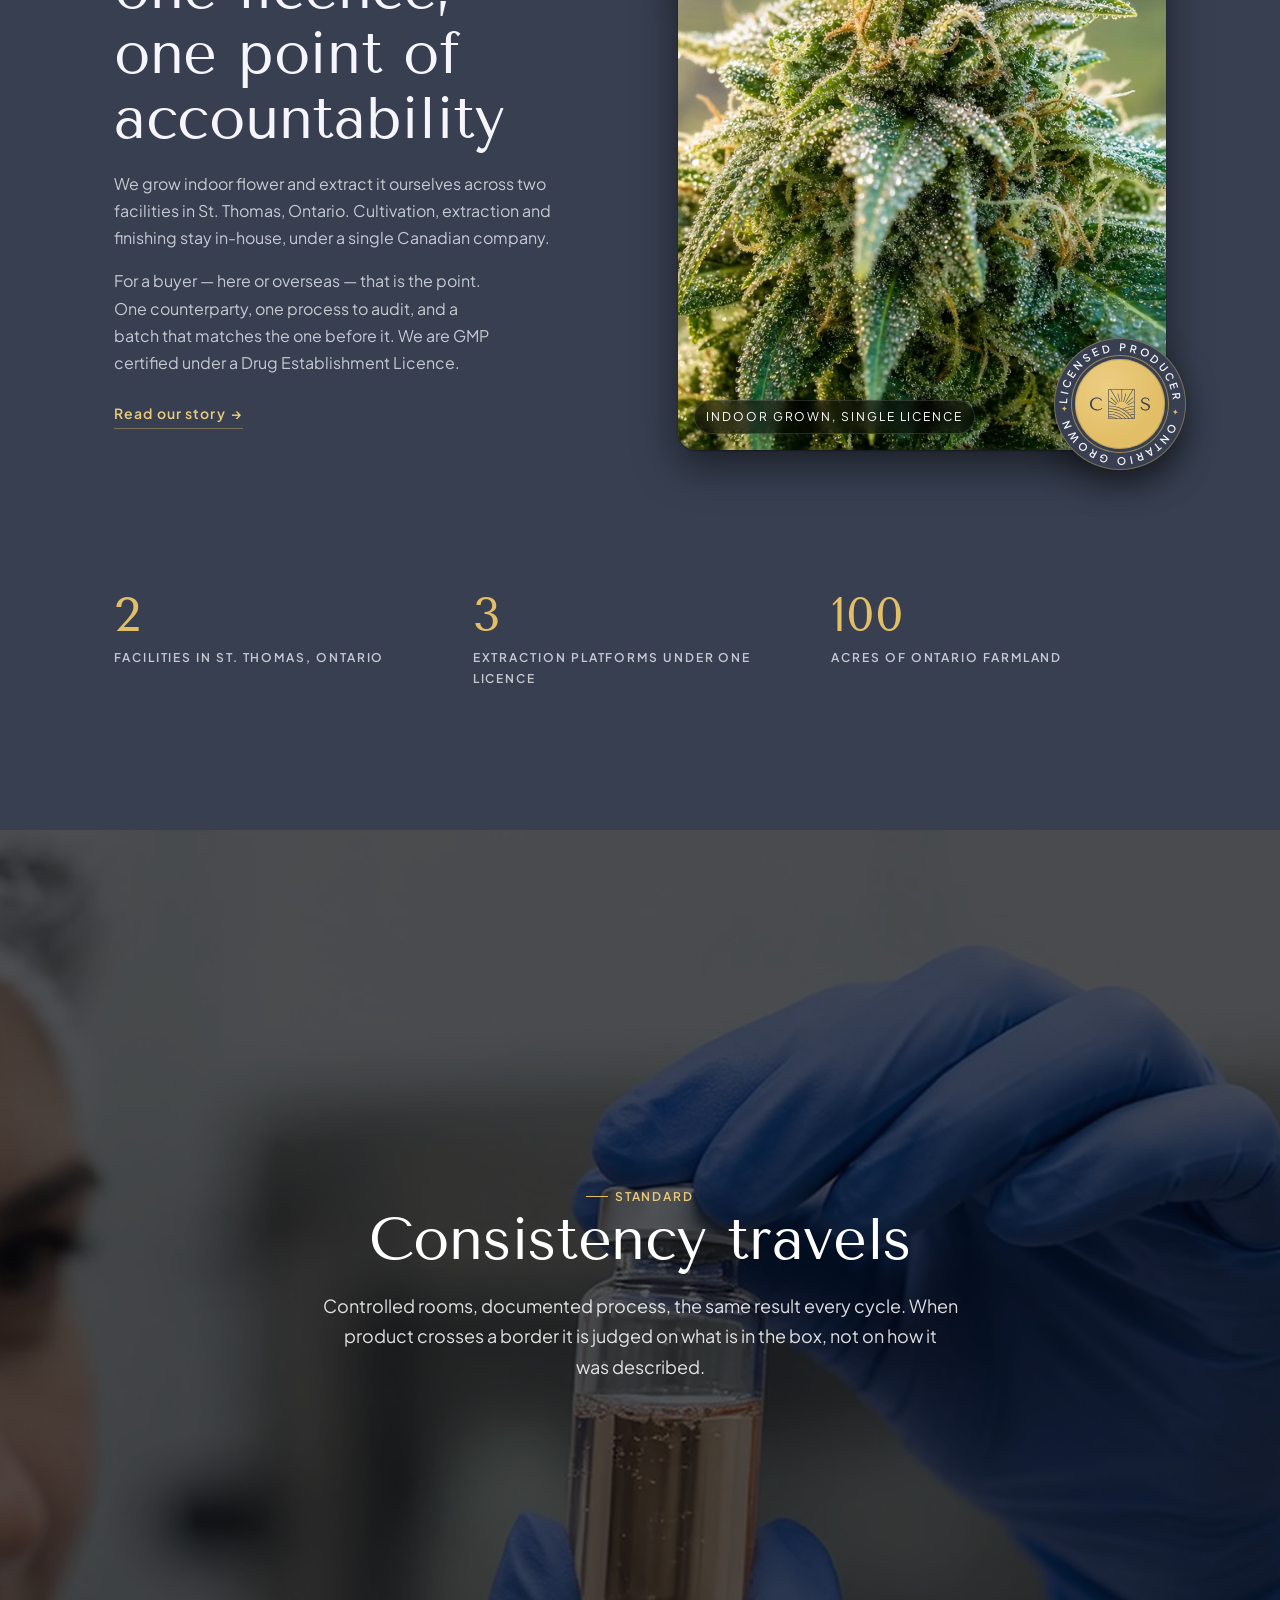
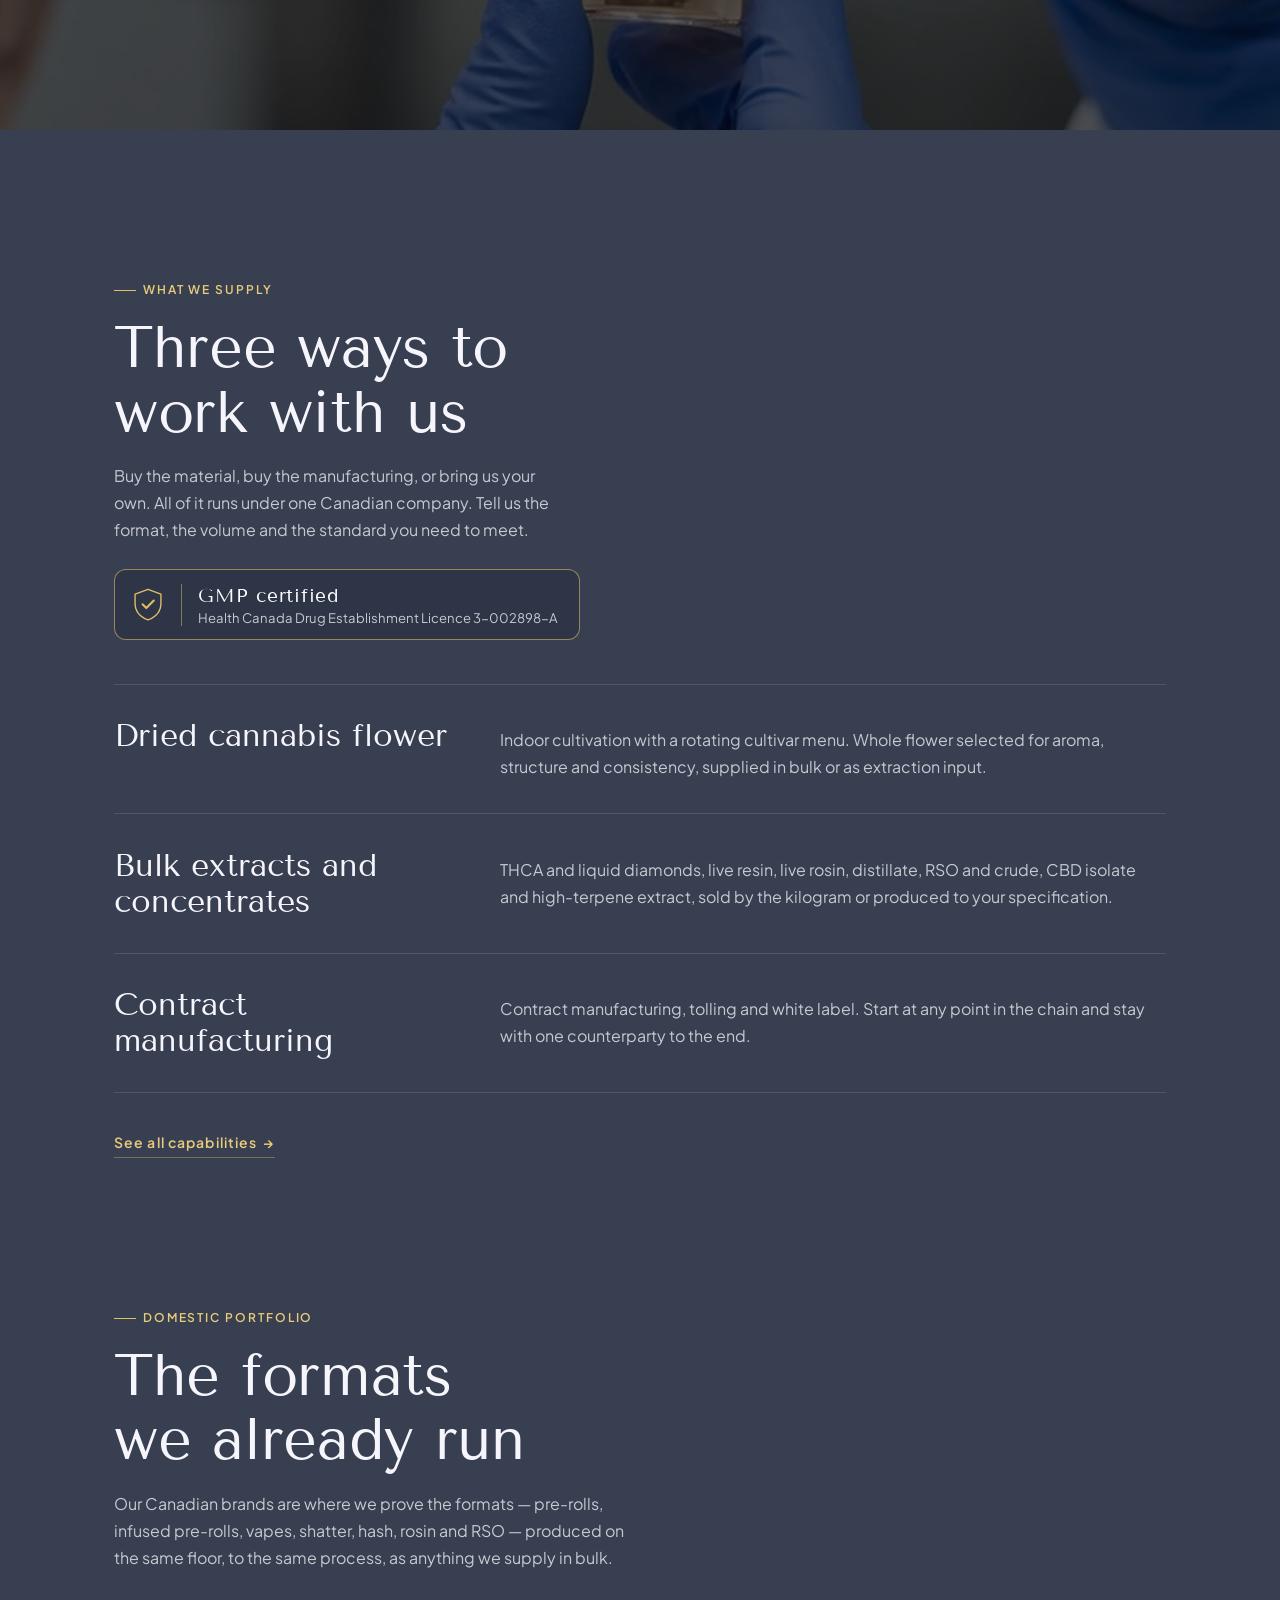
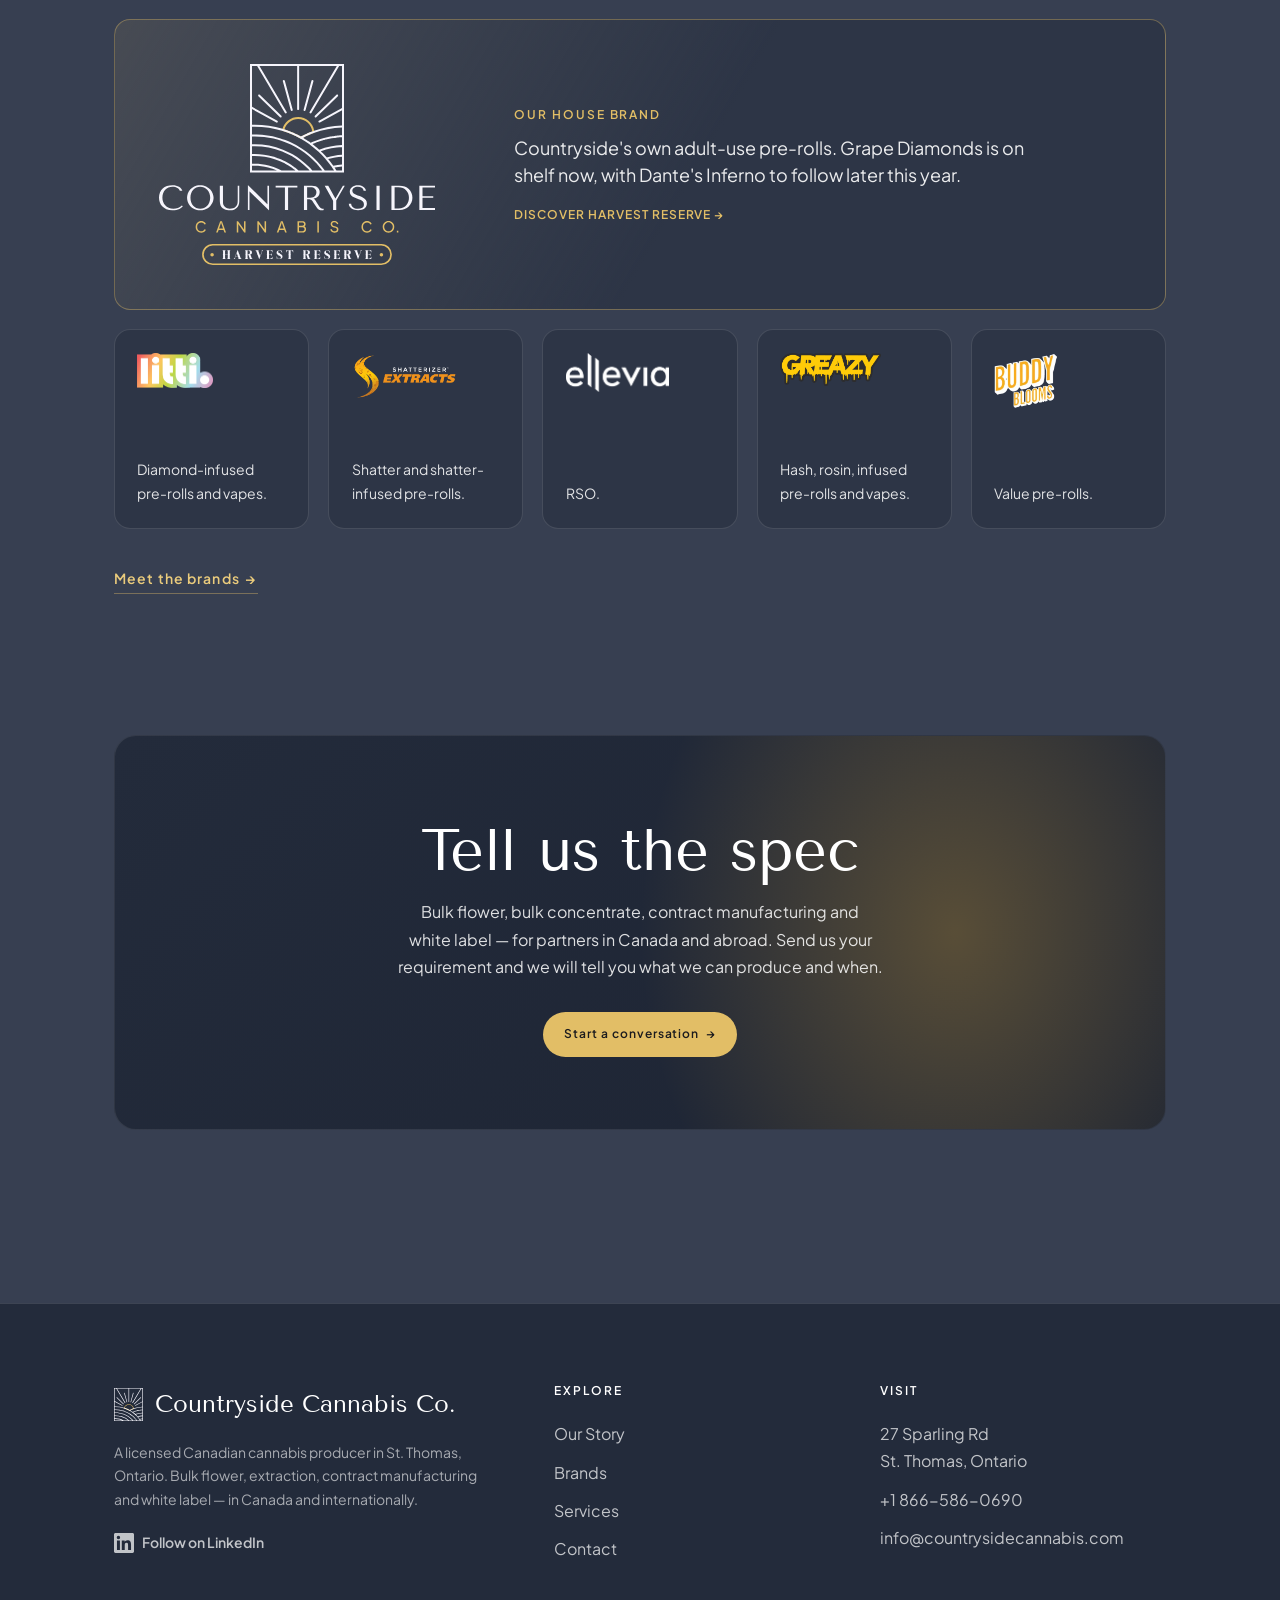
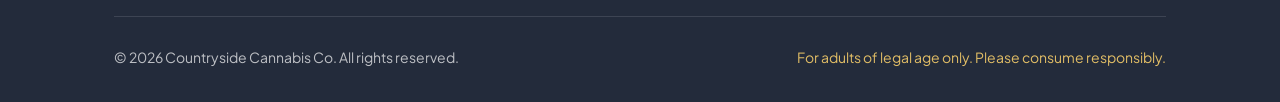
==== commit 5f1c6137: "Photos: people/product framing, equipment out of focus" ====
--- a/site/index.html
+++ b/site/index.html
@@ -181,7 +181,7 @@
 
 <!-- parallax statement -->
 <section class="parallax parallax--full">
-  <div class="parallax__bg" data-parallax="0.18"><img src="assets/qc-lab.webp" alt="A scientist in a lab coat loading amber sample vials into an analytical instrument" width="2560" height="1440" loading="lazy" decoding="async"></div>
+  <div class="parallax__bg" data-parallax="0.18"><img src="assets/qc-lab.webp" alt="A scientist in a lab coat inspecting an amber sample vial" width="2560" height="1440" loading="lazy" decoding="async"></div>
   <div class="wrap reveal">
     <span class="eyebrow" style="justify-content:center">Standard</span>
     <h2>Consistency travels</h2>
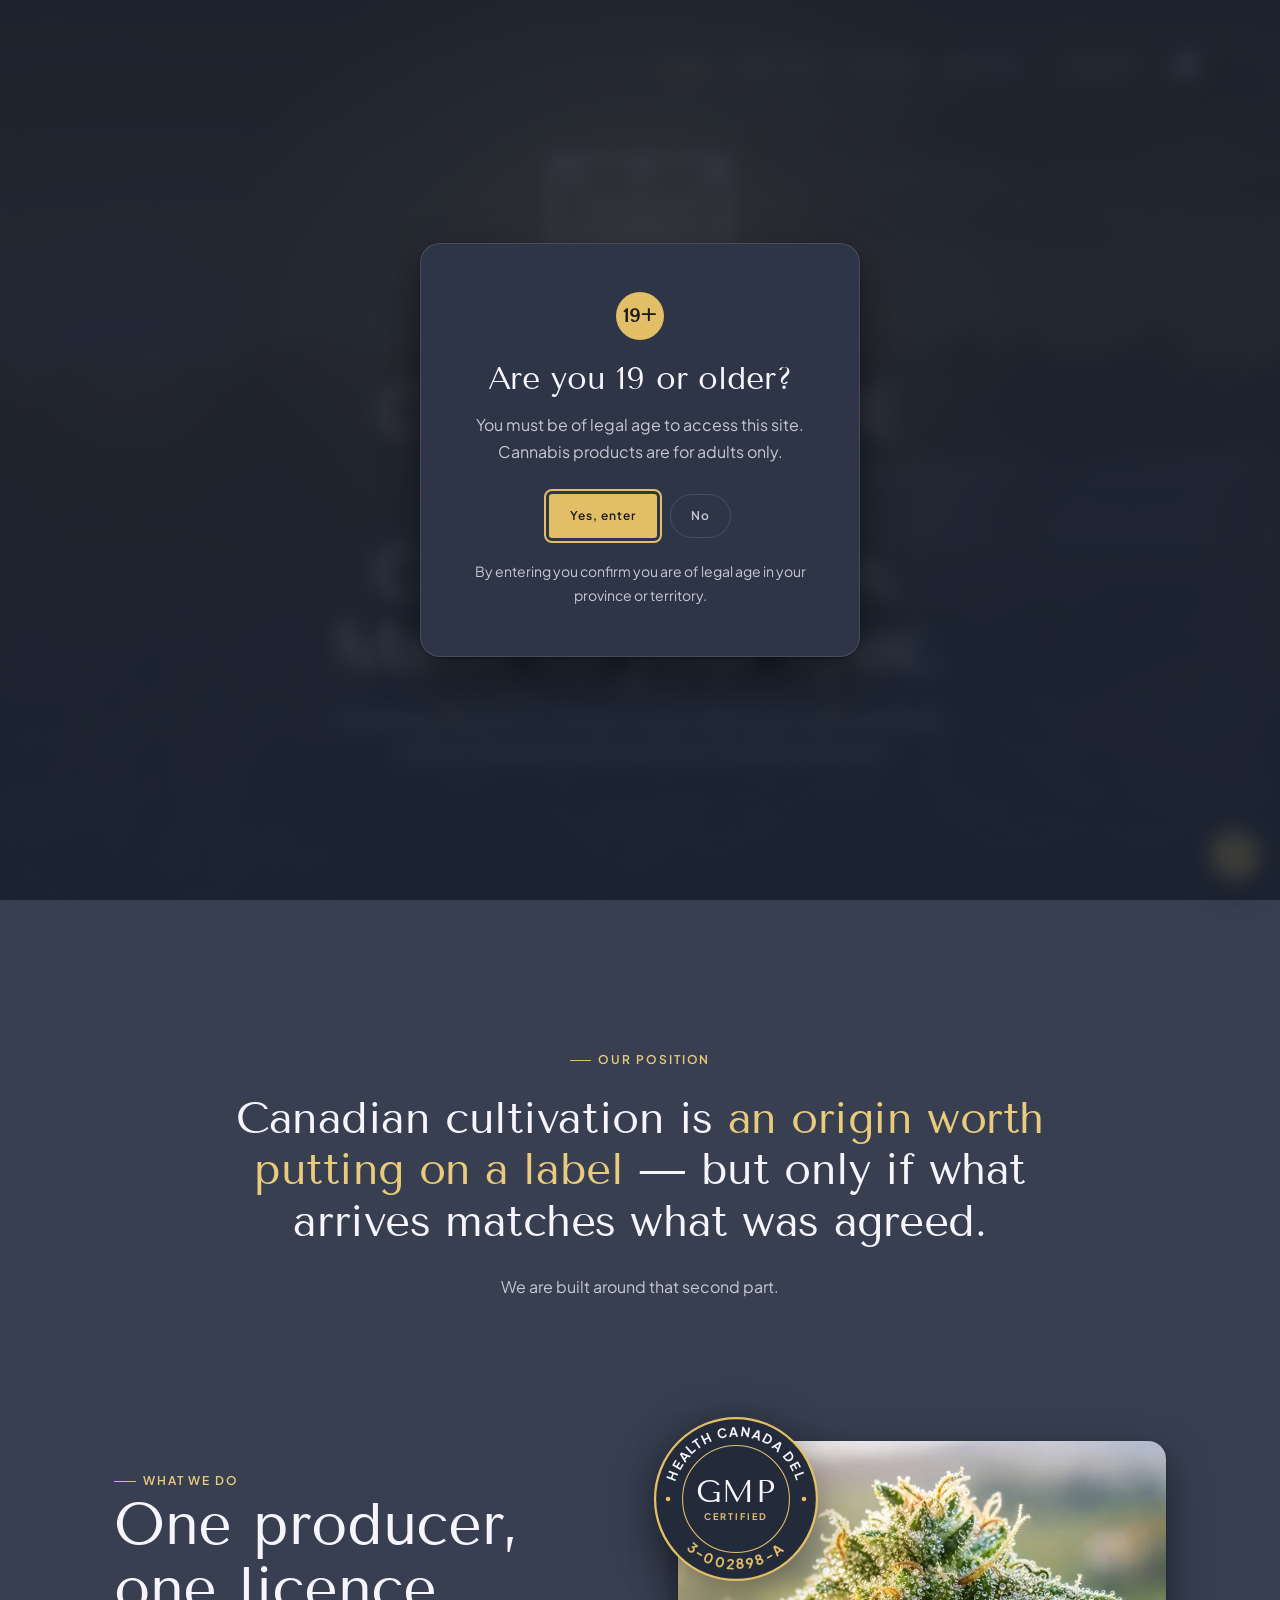
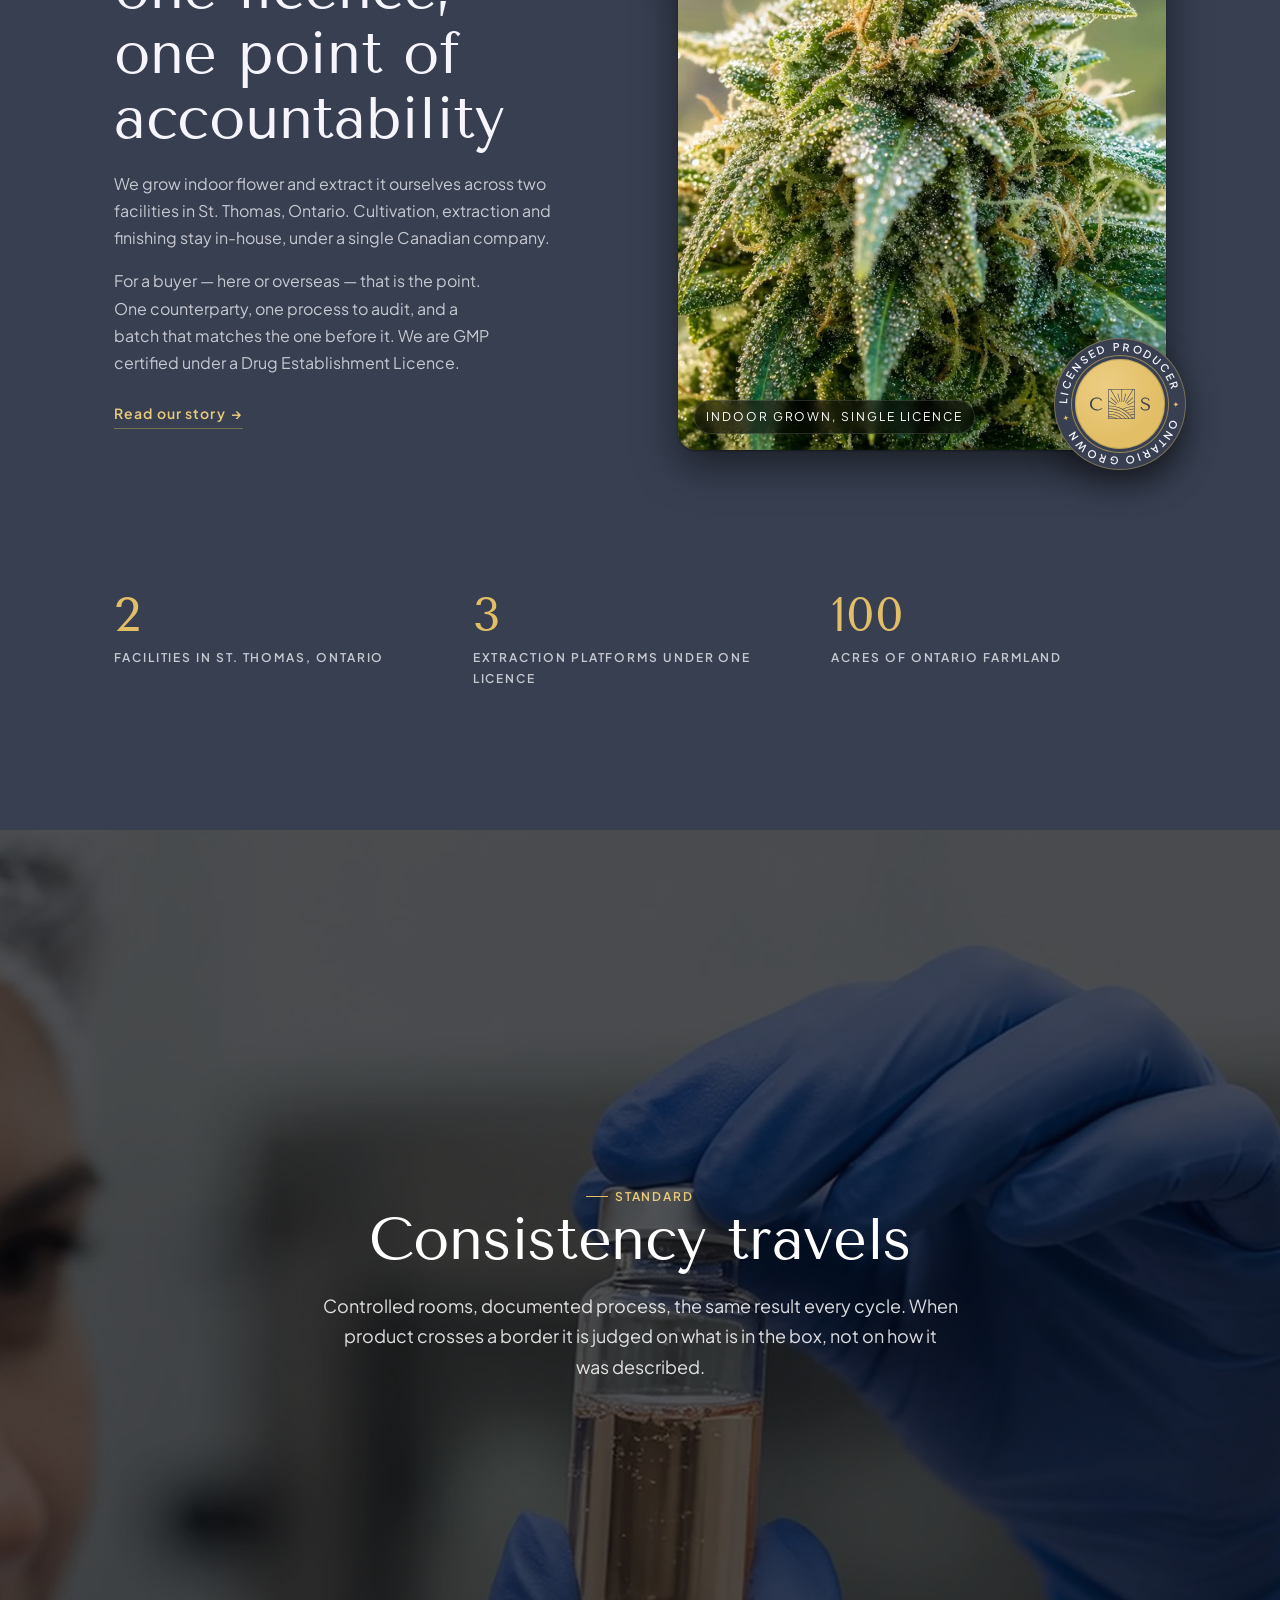
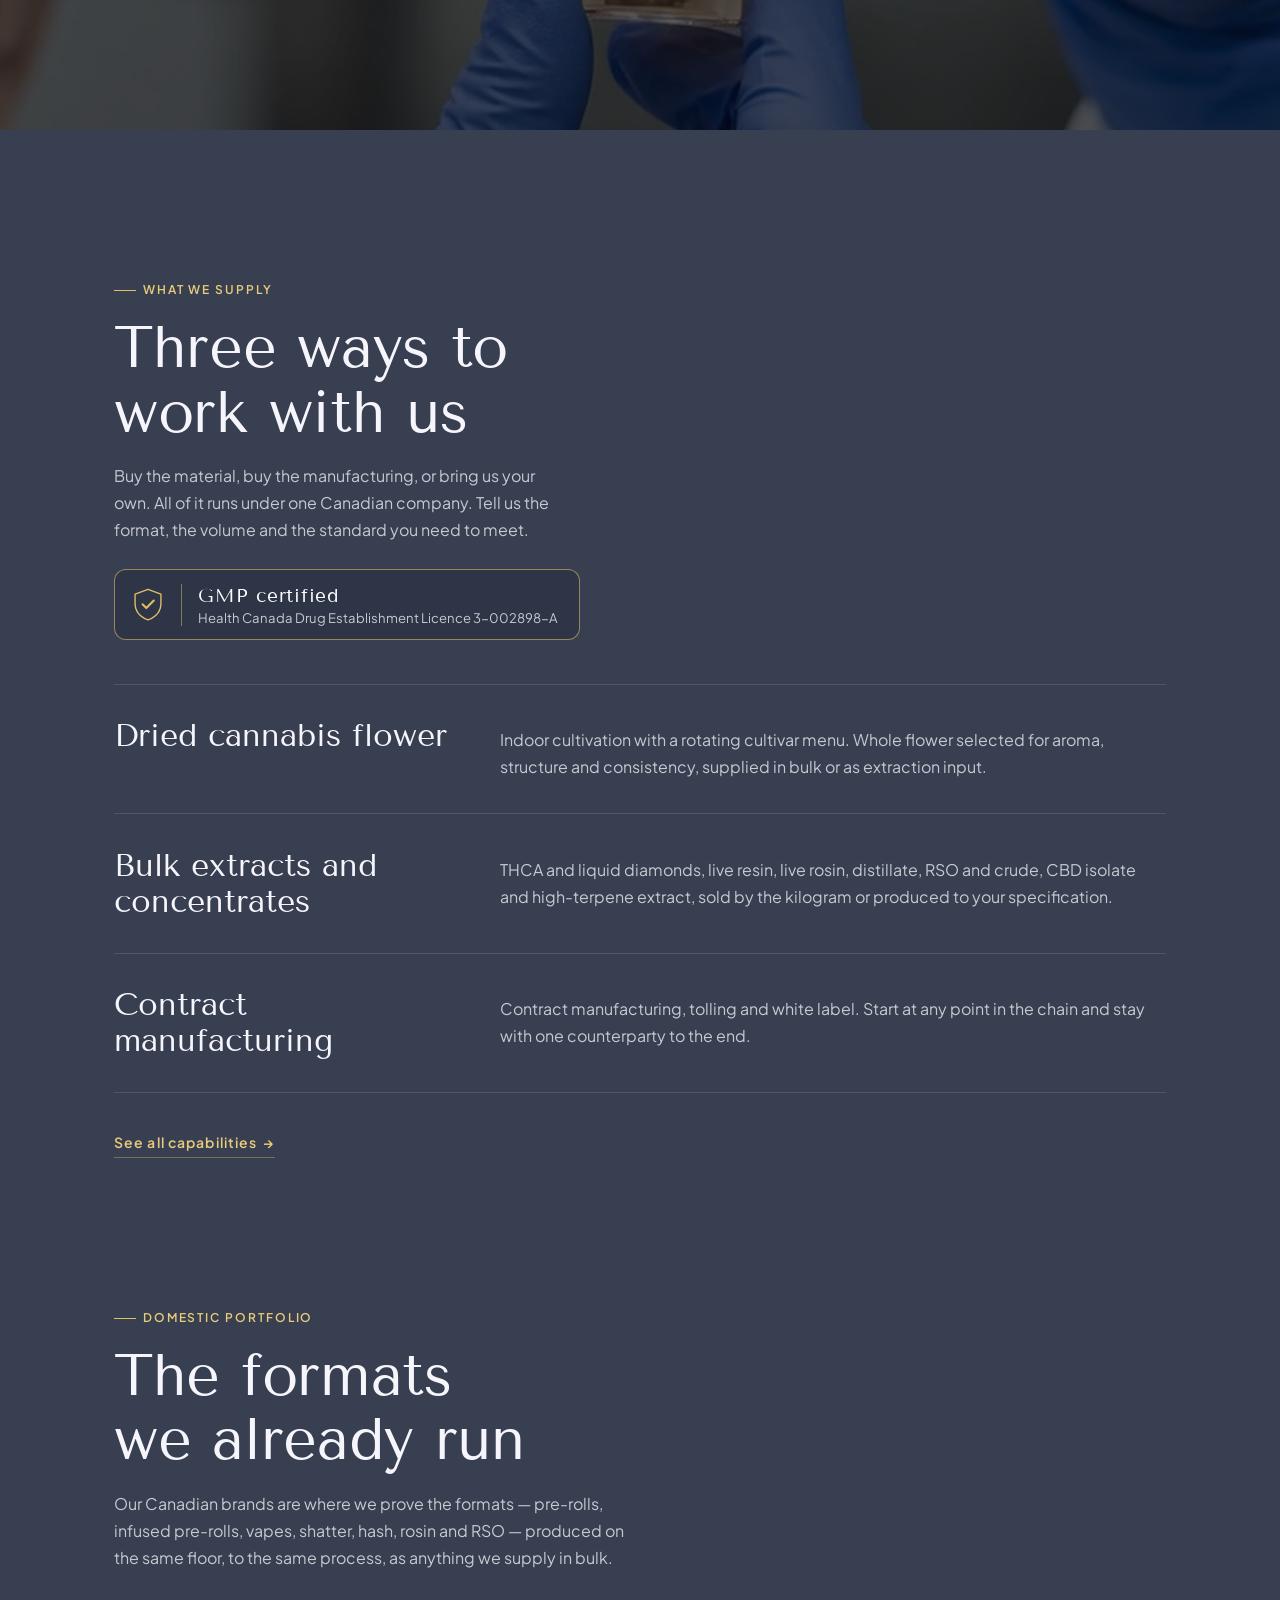
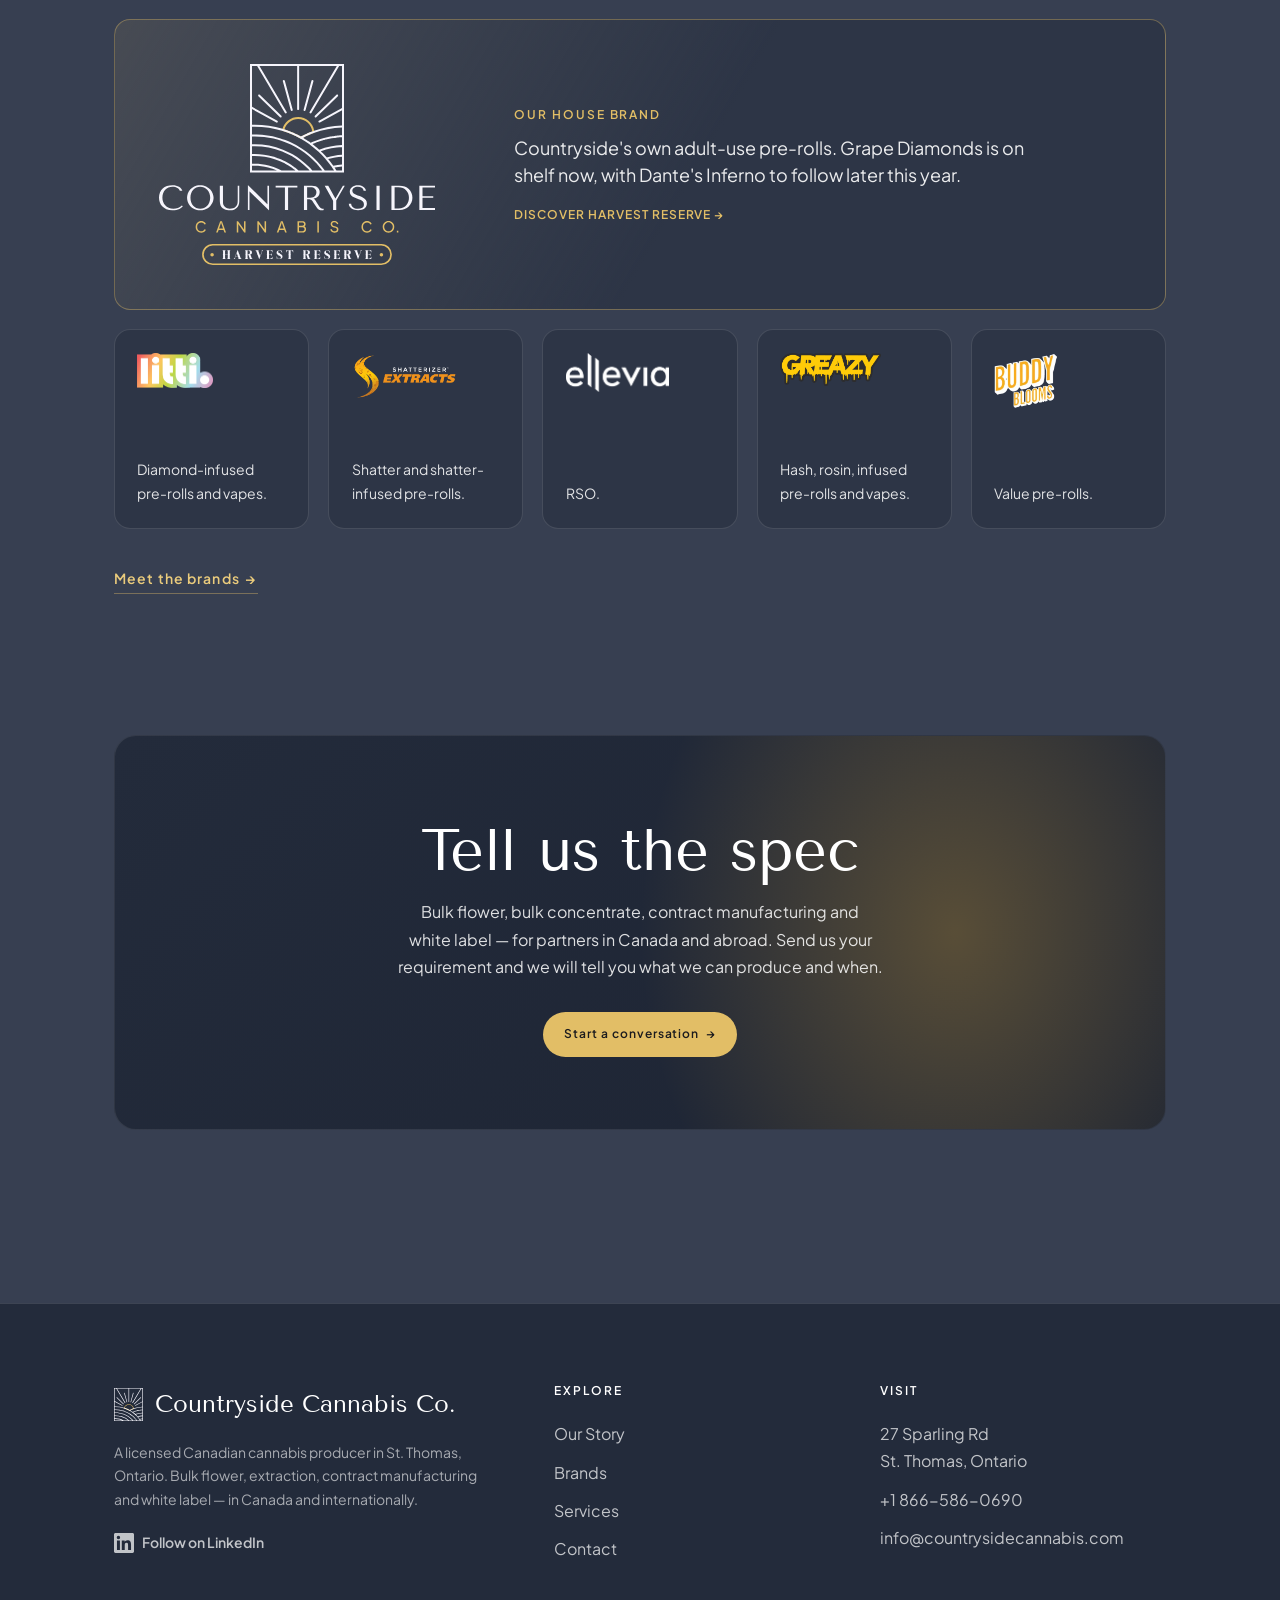
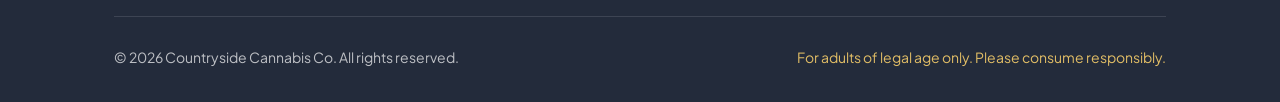
==== commit 0f5009f5: "Seal ring: even spacing around separators" ====
--- a/site/index.html
+++ b/site/index.html
@@ -149,7 +149,7 @@
             <svg viewBox="0 0 132 132">
               <!-- baseline at r=53 centres the caps in the band; textLength = 2&pi;&middot;53 so the ring closes evenly -->
               <defs><path id="sealring" d="M66,66 m-53,0 a53,53 0 1,1 106,0 a53,53 0 1,1 -106,0"></path></defs>
-              <text><textPath href="#sealring" startOffset="0" textLength="333" lengthAdjust="spacing">Licensed Producer <tspan class="seal__dot">&#10022;</tspan> Ontario Grown <tspan class="seal__dot">&#10022;</tspan> </textPath></text>
+              <text><textPath href="#sealring" startOffset="0" textLength="333" lengthAdjust="spacing">Licensed Producer&#160;&#160;<tspan class="seal__dot">&#10022;</tspan>&#160;&#160;Ontario Grown&#160;&#160;<tspan class="seal__dot">&#10022;</tspan>&#160;&#160;</textPath></text>
             </svg>
             <img class="seal__mark" src="mrb3ie38-COUNTRYSIDE_Icon-with-CS-Horizontal-Inverse.svg" alt="" width="312" height="159" loading="lazy" decoding="async">
           </div>
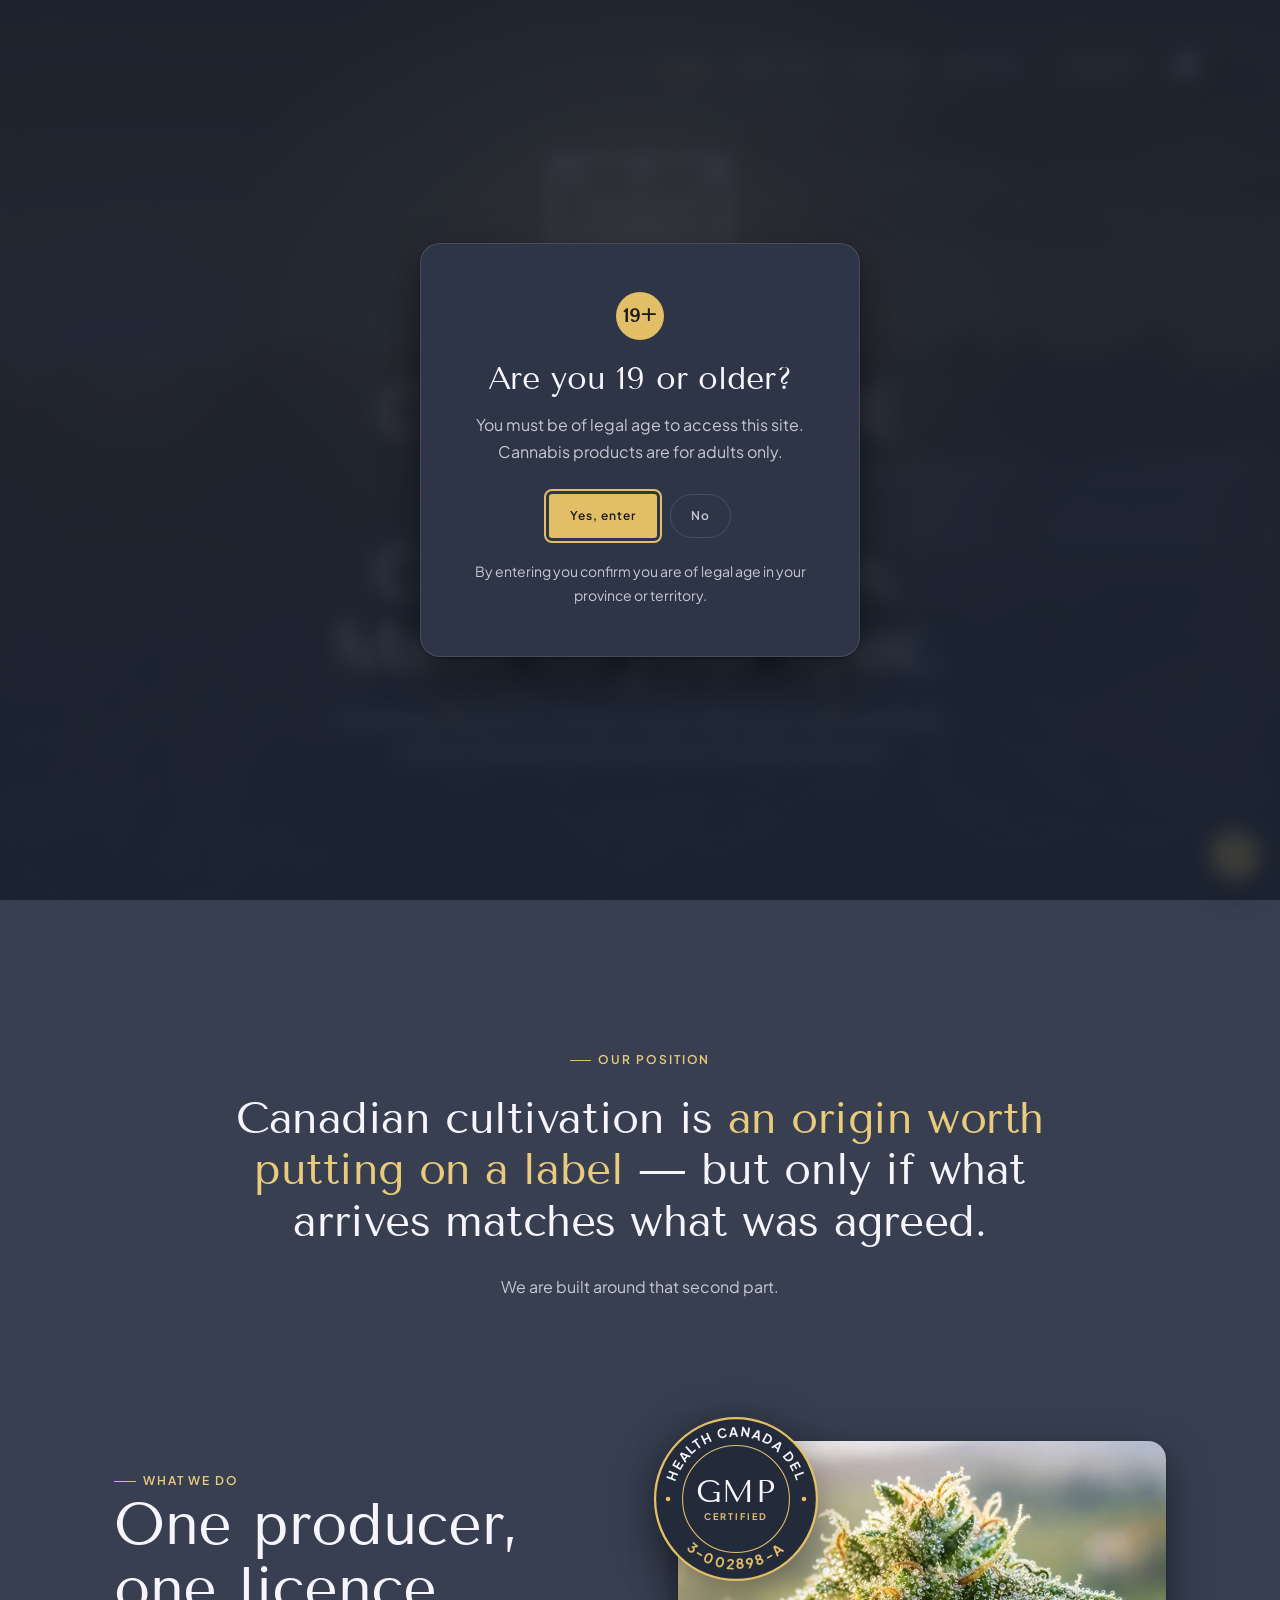
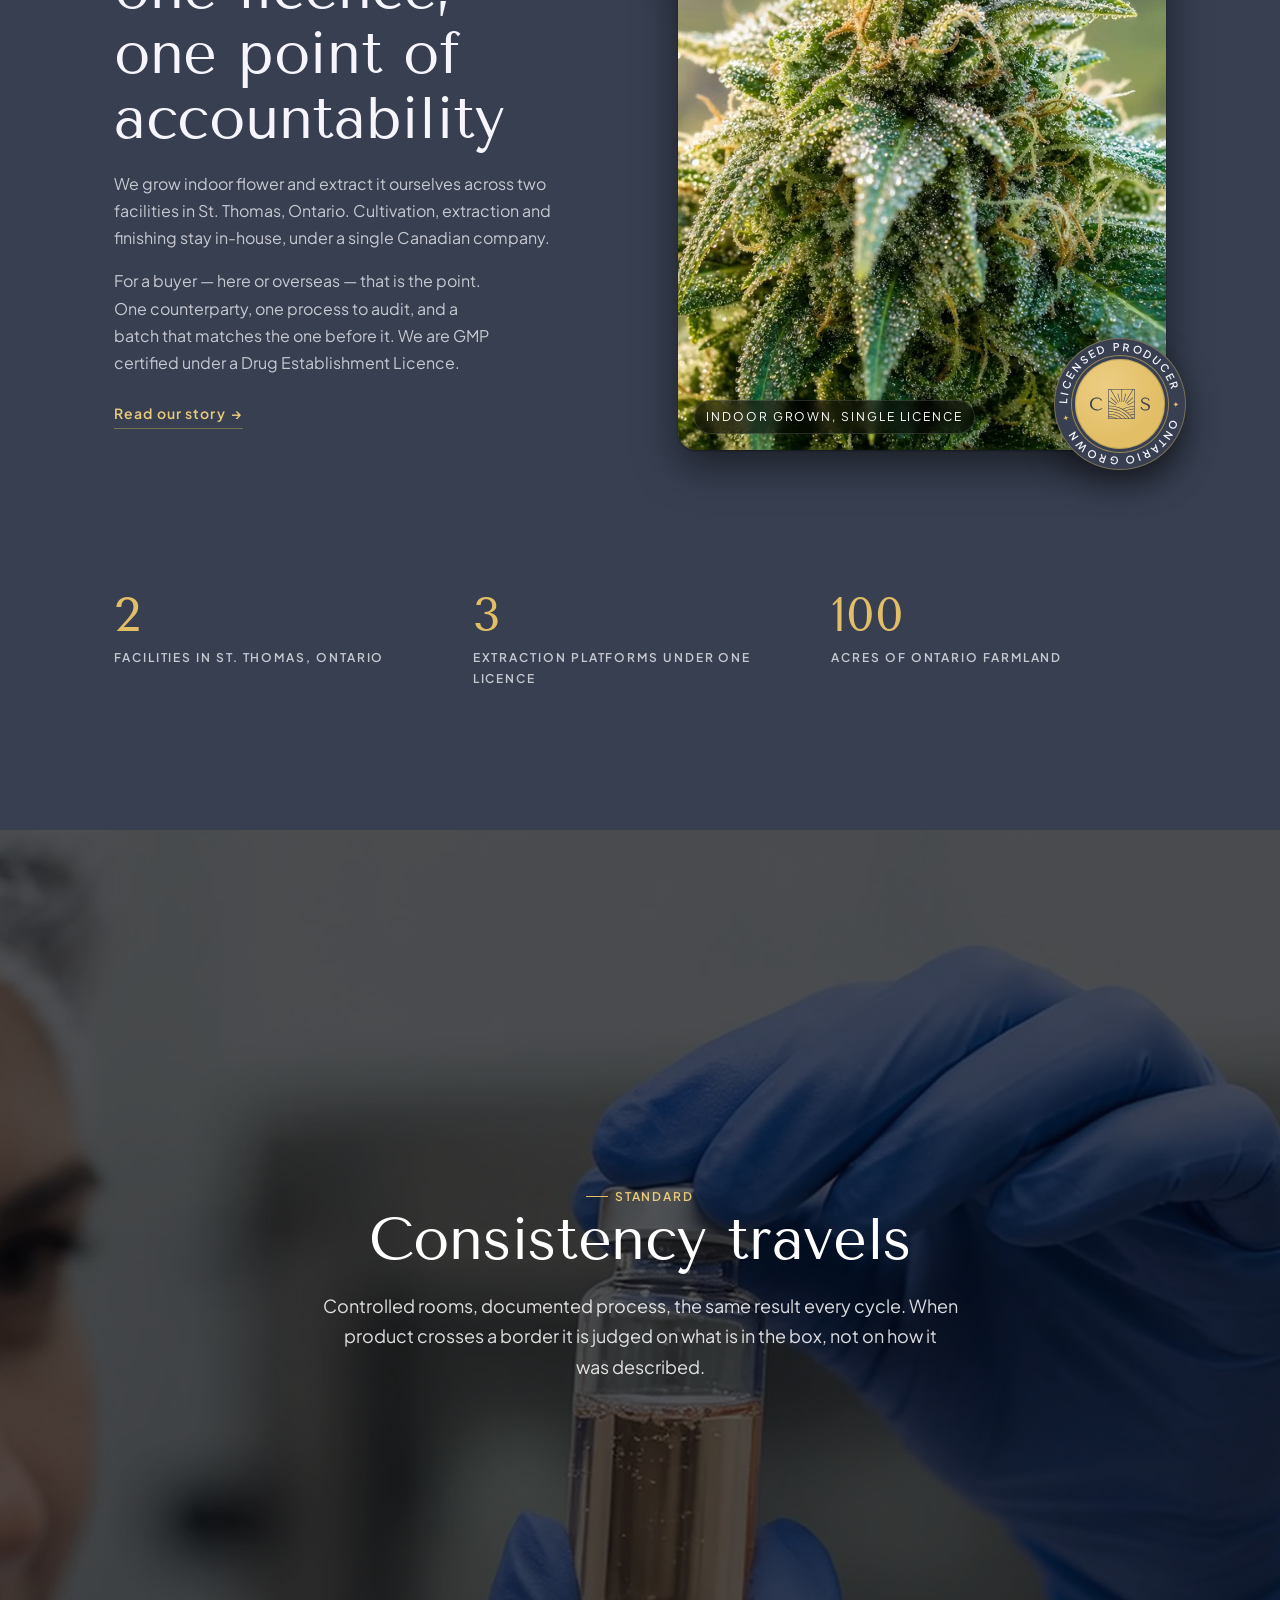
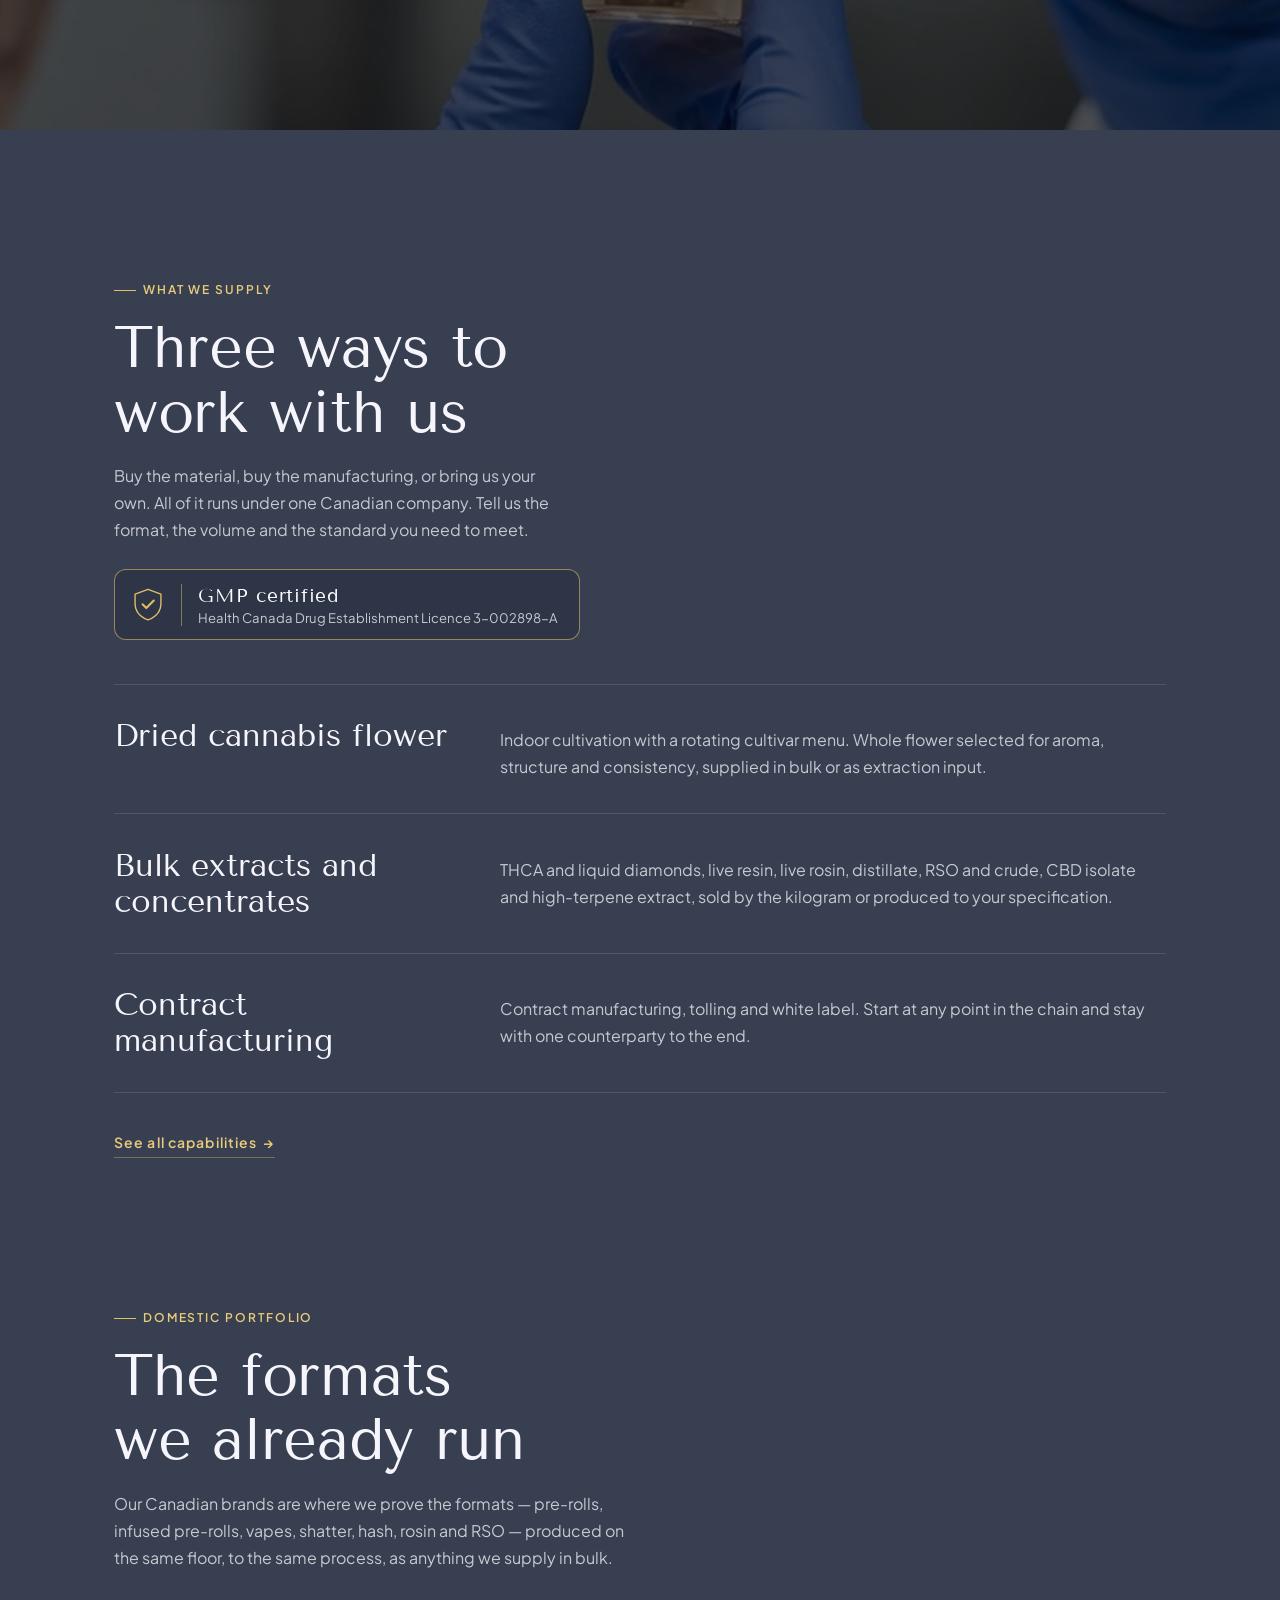
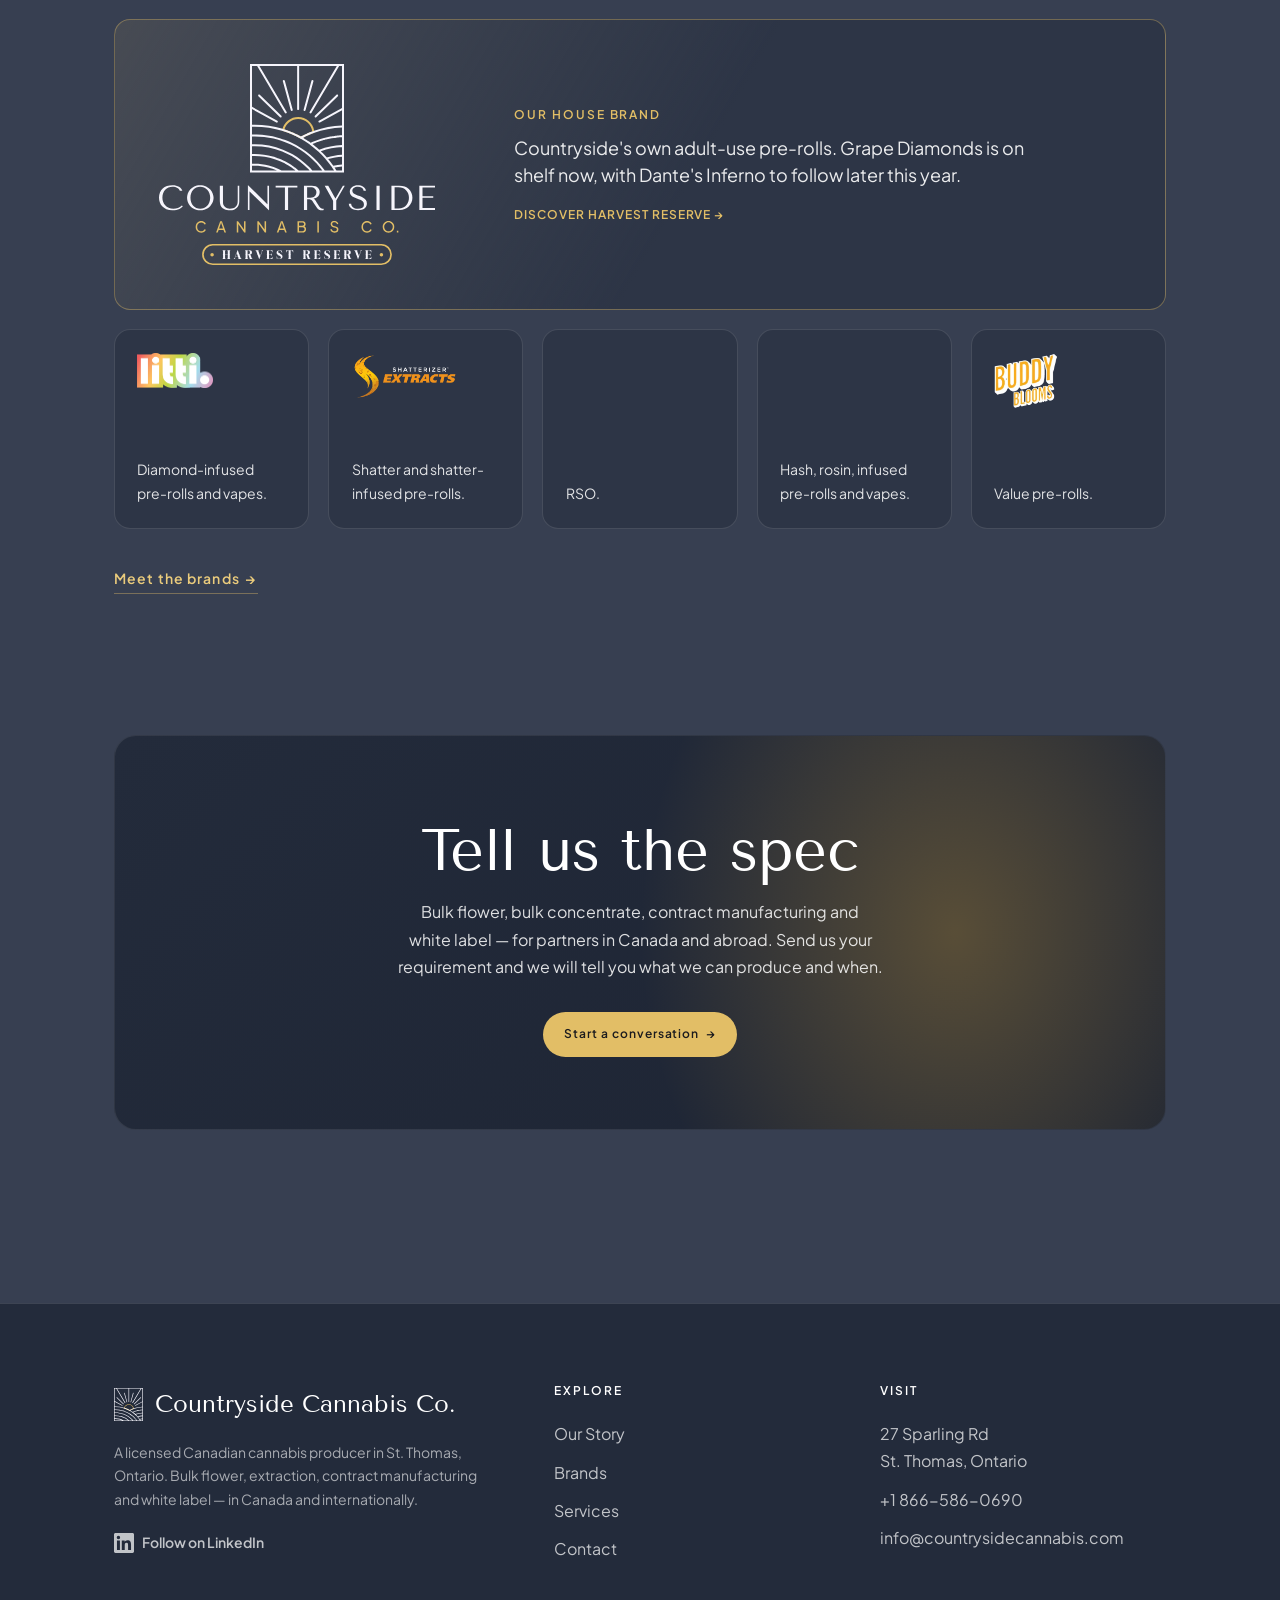
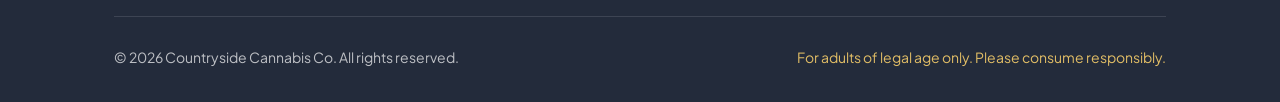
==== commit 074efe67: "LinkedIn: point to company/countryside-cannabis-co" ====
--- a/site/index.html
+++ b/site/index.html
@@ -41,7 +41,7 @@
   },
   "telephone": "+1-866-586-0690",
   "email": "info@countrysidecannabis.com",
-  "sameAs": ["https://www.linkedin.com/company/countryside-cannabis/"]
+  "sameAs": ["https://www.linkedin.com/company/countryside-cannabis-co/"]
 }
 </script>
 <link rel="preconnect" href="https://fonts.googleapis.com">
@@ -79,7 +79,7 @@
     <a href="brands.html">Brands</a>
     <a href="services.html">Services</a>
     <a class="btn btn--on-dark nav__cta" href="contact.html">Connect</a>
-    <a class="nav__social" href="https://www.linkedin.com/company/countryside-cannabis/" target="_blank" rel="noopener" aria-label="Countryside Cannabis on LinkedIn"><svg viewBox="0 0 24 24" fill="currentColor" aria-hidden="true"><path d="M20.45 20.45h-3.56v-5.57c0-1.33-.02-3.04-1.85-3.04-1.85 0-2.13 1.45-2.13 2.94v5.67H9.35V9h3.42v1.56h.05c.48-.9 1.64-1.85 3.37-1.85 3.6 0 4.27 2.37 4.27 5.46v6.28zM5.34 7.43a2.07 2.07 0 1 1 0-4.14 2.07 2.07 0 0 1 0 4.14zM7.12 20.45H3.56V9h3.56v11.45zM22.22 0H1.77C.79 0 0 .77 0 1.73v20.54C0 23.23.79 24 1.77 24h20.45c.98 0 1.78-.77 1.78-1.73V1.73C24 .77 23.2 0 22.22 0z"/></svg></a>
+    <a class="nav__social" href="https://www.linkedin.com/company/countryside-cannabis-co/" target="_blank" rel="noopener" aria-label="Countryside Cannabis on LinkedIn"><svg viewBox="0 0 24 24" fill="currentColor" aria-hidden="true"><path d="M20.45 20.45h-3.56v-5.57c0-1.33-.02-3.04-1.85-3.04-1.85 0-2.13 1.45-2.13 2.94v5.67H9.35V9h3.42v1.56h.05c.48-.9 1.64-1.85 3.37-1.85 3.6 0 4.27 2.37 4.27 5.46v6.28zM5.34 7.43a2.07 2.07 0 1 1 0-4.14 2.07 2.07 0 0 1 0 4.14zM7.12 20.45H3.56V9h3.56v11.45zM22.22 0H1.77C.79 0 0 .77 0 1.73v20.54C0 23.23.79 24 1.77 24h20.45c.98 0 1.78-.77 1.78-1.73V1.73C24 .77 23.2 0 22.22 0z"/></svg></a>
   </div>
   <button class="nav__toggle" aria-label="Menu">
     <svg width="26" height="26" viewBox="0 0 24 24" fill="none" stroke="currentColor" stroke-width="2"><path d="M4 7h16M4 12h16M4 17h16"/></svg>
@@ -272,7 +272,7 @@
       <div>
         <div class="footer__brand"><img class="nav__mark" src="mr9nhenp-COUNTRYSIDE_Icon.svg" alt="Countryside Cannabis" width="137" height="159" loading="lazy" decoding="async">Countryside Cannabis Co.</div>
         <p>A licensed Canadian cannabis producer in St.&nbsp;Thomas, Ontario. Bulk flower, extraction, contract manufacturing and white label &mdash; in Canada and internationally.</p>
-        <a class="footer__social" href="https://www.linkedin.com/company/countryside-cannabis/" target="_blank" rel="noopener"><svg viewBox="0 0 24 24" fill="currentColor" aria-hidden="true"><path d="M20.45 20.45h-3.56v-5.57c0-1.33-.02-3.04-1.85-3.04-1.85 0-2.13 1.45-2.13 2.94v5.67H9.35V9h3.42v1.56h.05c.48-.9 1.64-1.85 3.37-1.85 3.6 0 4.27 2.37 4.27 5.46v6.28zM5.34 7.43a2.07 2.07 0 1 1 0-4.14 2.07 2.07 0 0 1 0 4.14zM7.12 20.45H3.56V9h3.56v11.45zM22.22 0H1.77C.79 0 0 .77 0 1.73v20.54C0 23.23.79 24 1.77 24h20.45c.98 0 1.78-.77 1.78-1.73V1.73C24 .77 23.2 0 22.22 0z"/></svg> Follow on LinkedIn</a>
+        <a class="footer__social" href="https://www.linkedin.com/company/countryside-cannabis-co/" target="_blank" rel="noopener"><svg viewBox="0 0 24 24" fill="currentColor" aria-hidden="true"><path d="M20.45 20.45h-3.56v-5.57c0-1.33-.02-3.04-1.85-3.04-1.85 0-2.13 1.45-2.13 2.94v5.67H9.35V9h3.42v1.56h.05c.48-.9 1.64-1.85 3.37-1.85 3.6 0 4.27 2.37 4.27 5.46v6.28zM5.34 7.43a2.07 2.07 0 1 1 0-4.14 2.07 2.07 0 0 1 0 4.14zM7.12 20.45H3.56V9h3.56v11.45zM22.22 0H1.77C.79 0 0 .77 0 1.73v20.54C0 23.23.79 24 1.77 24h20.45c.98 0 1.78-.77 1.78-1.73V1.73C24 .77 23.2 0 22.22 0z"/></svg> Follow on LinkedIn</a>
       </div>
       <div class="footer__col">
         <h4>Explore</h4>
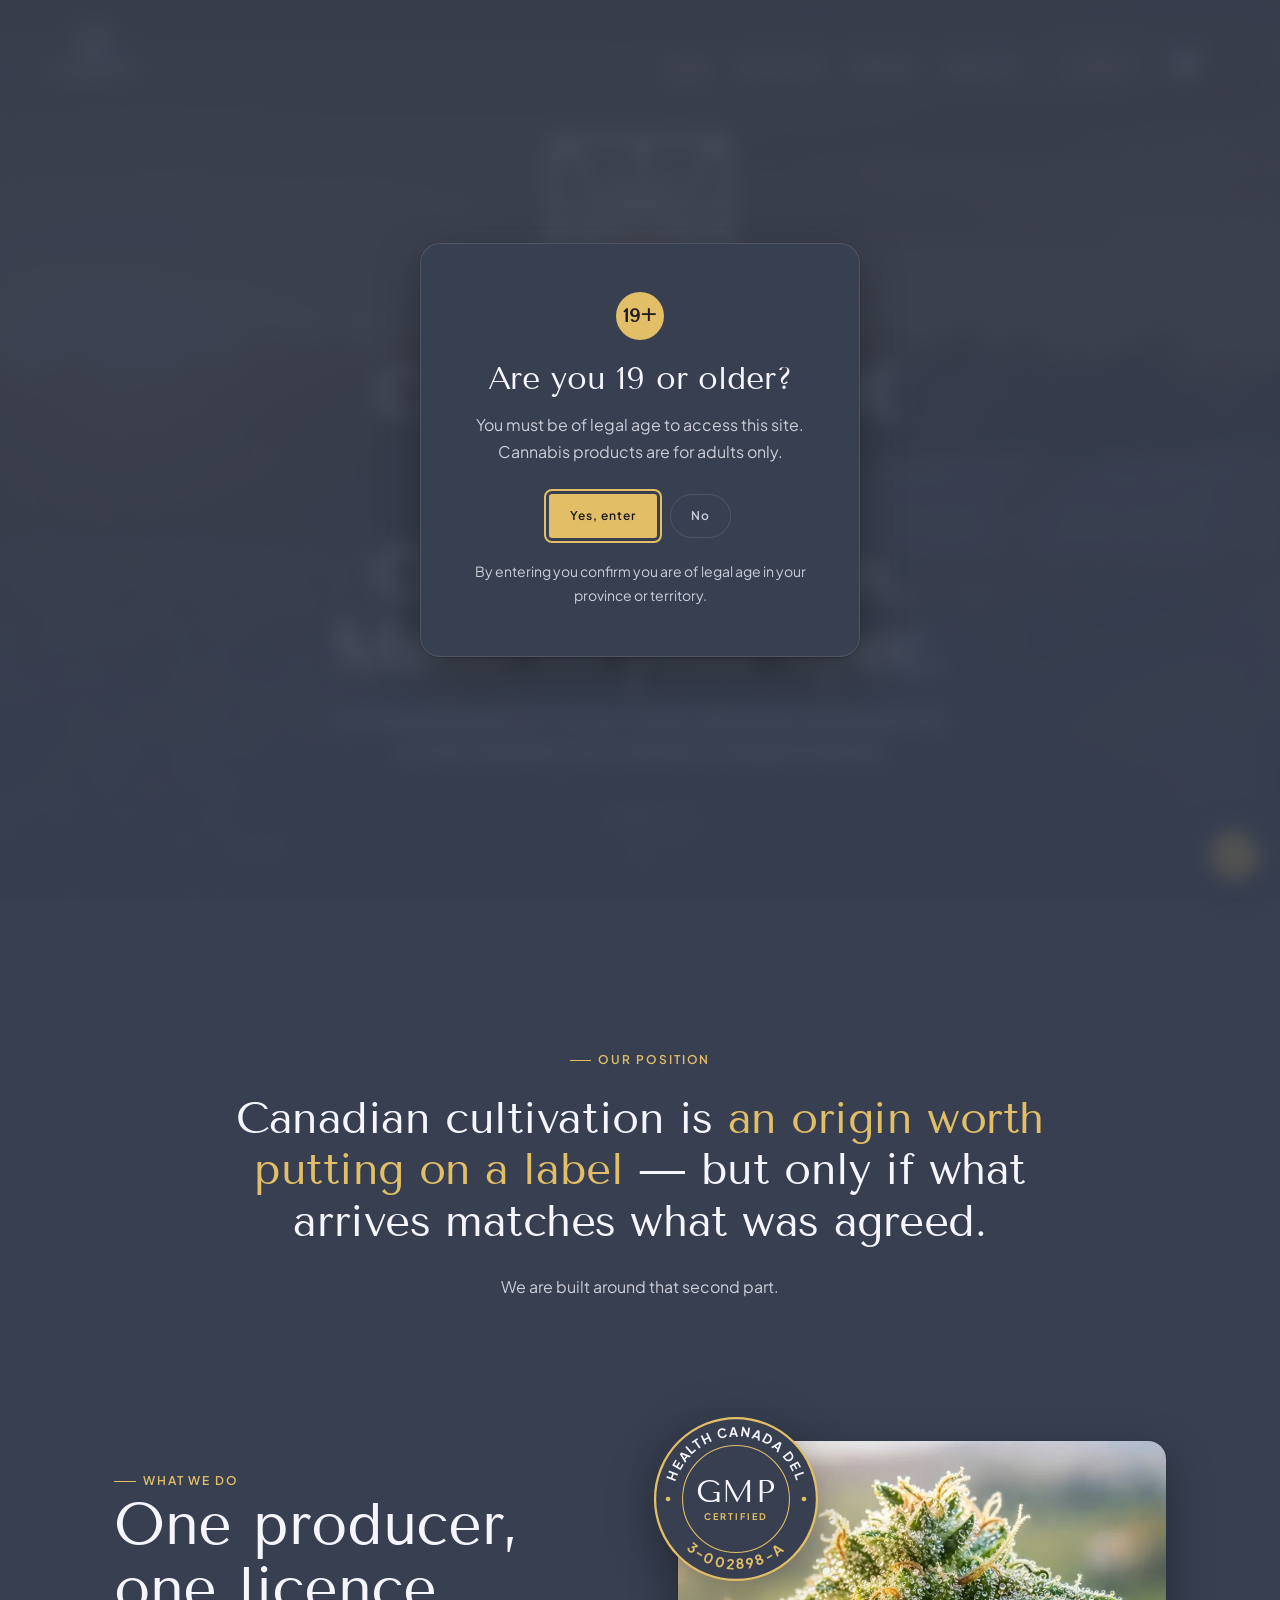
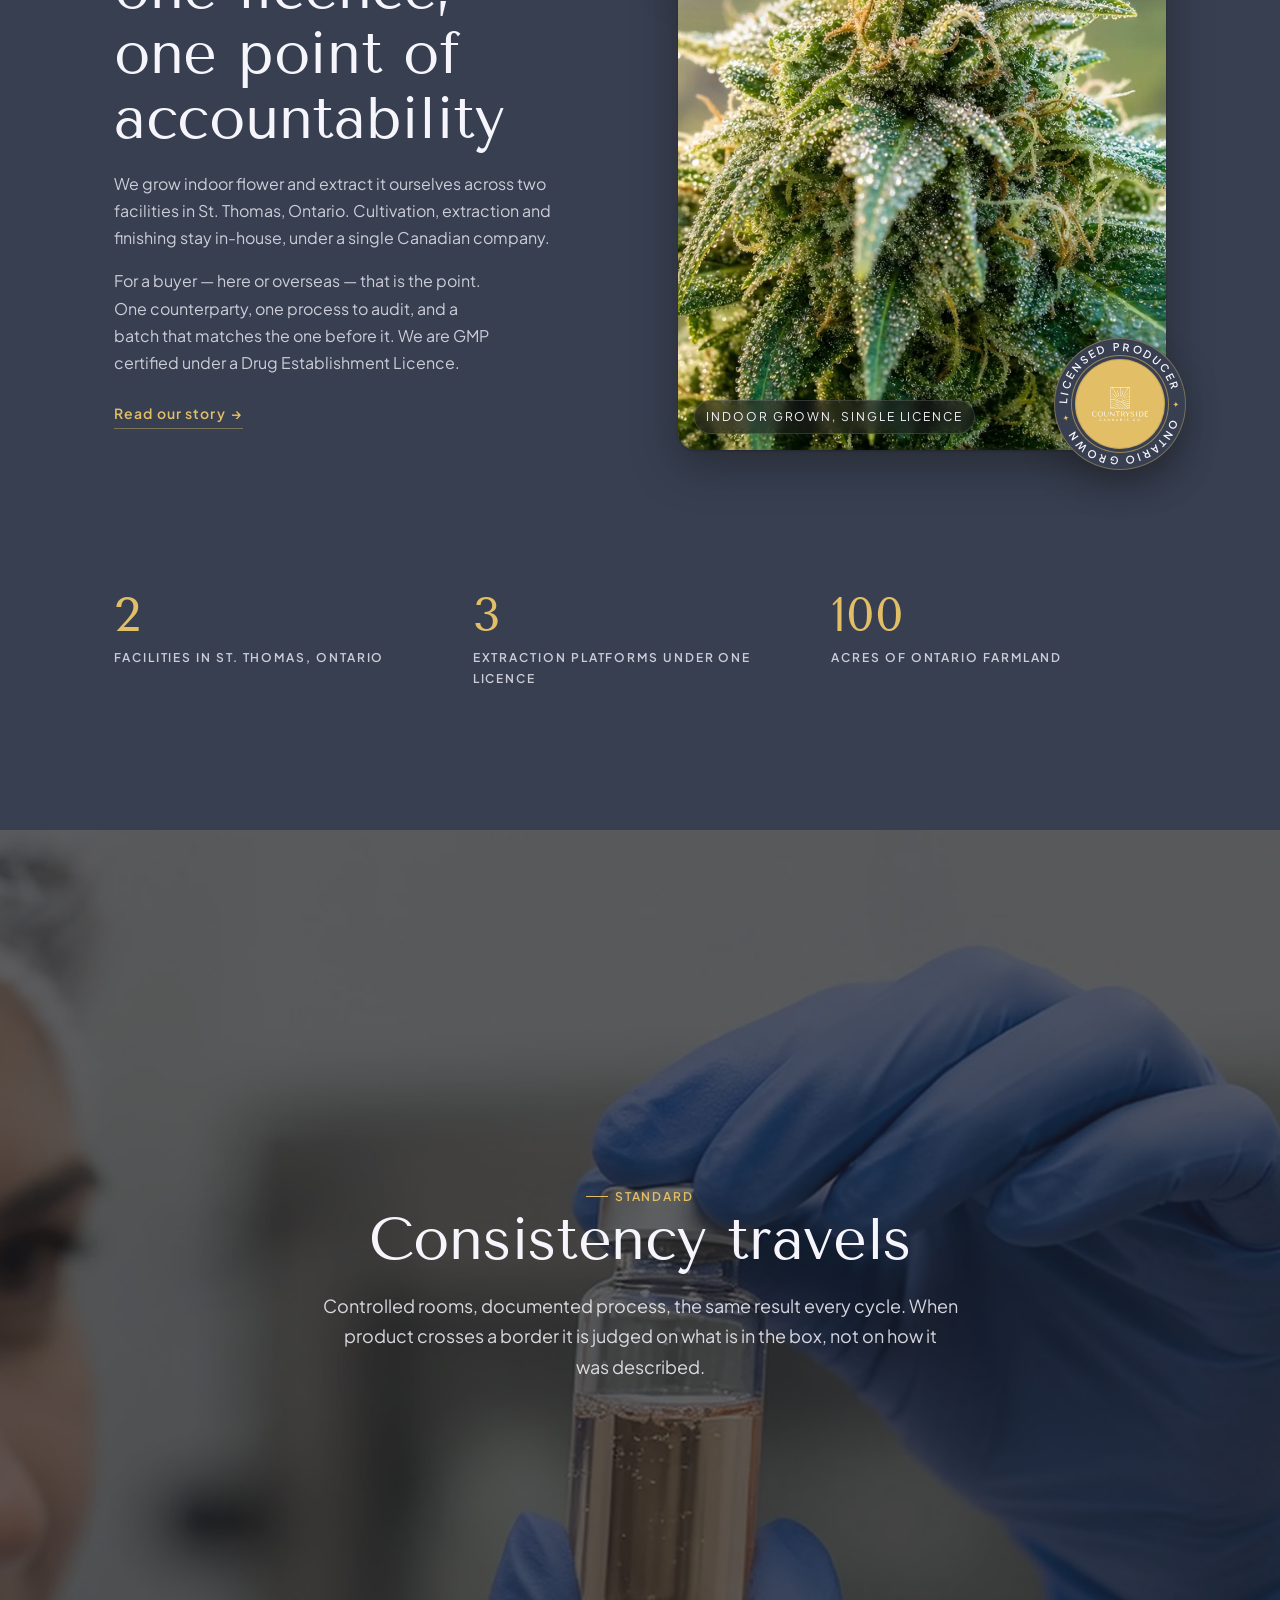
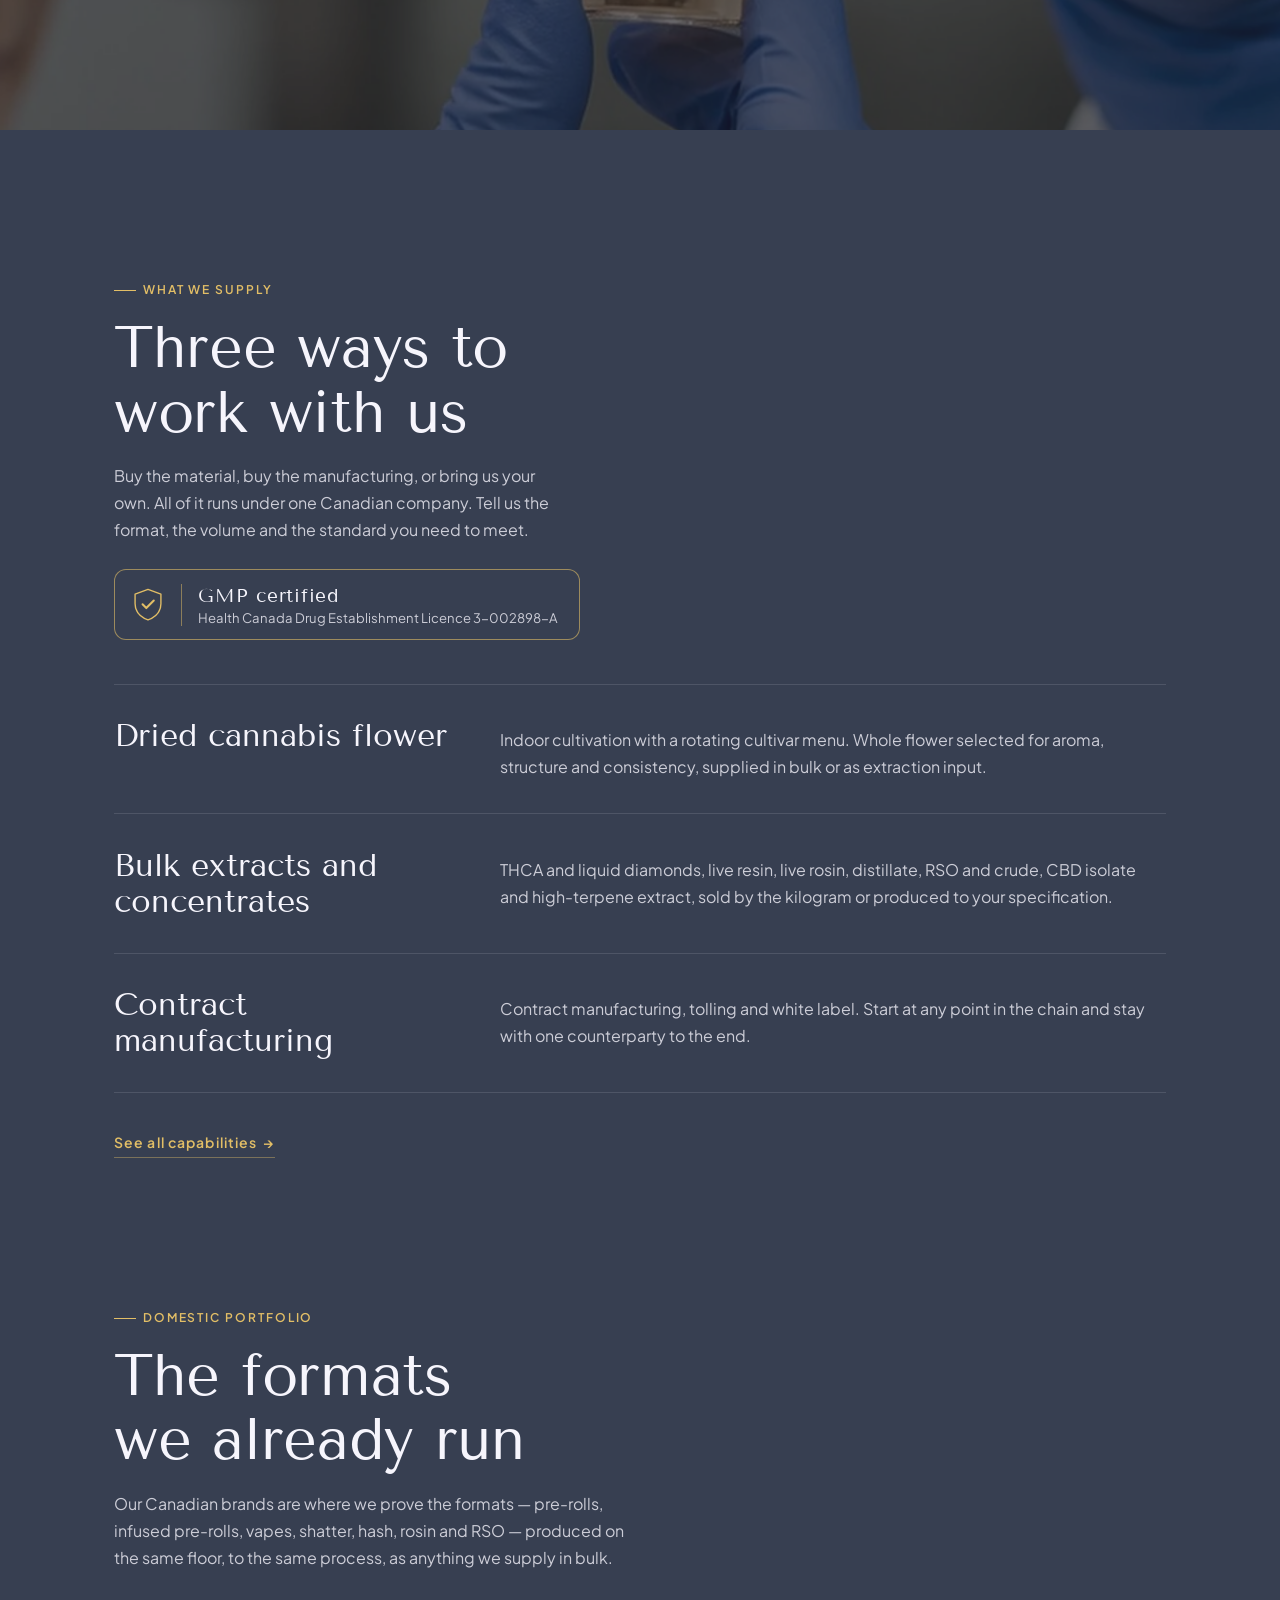
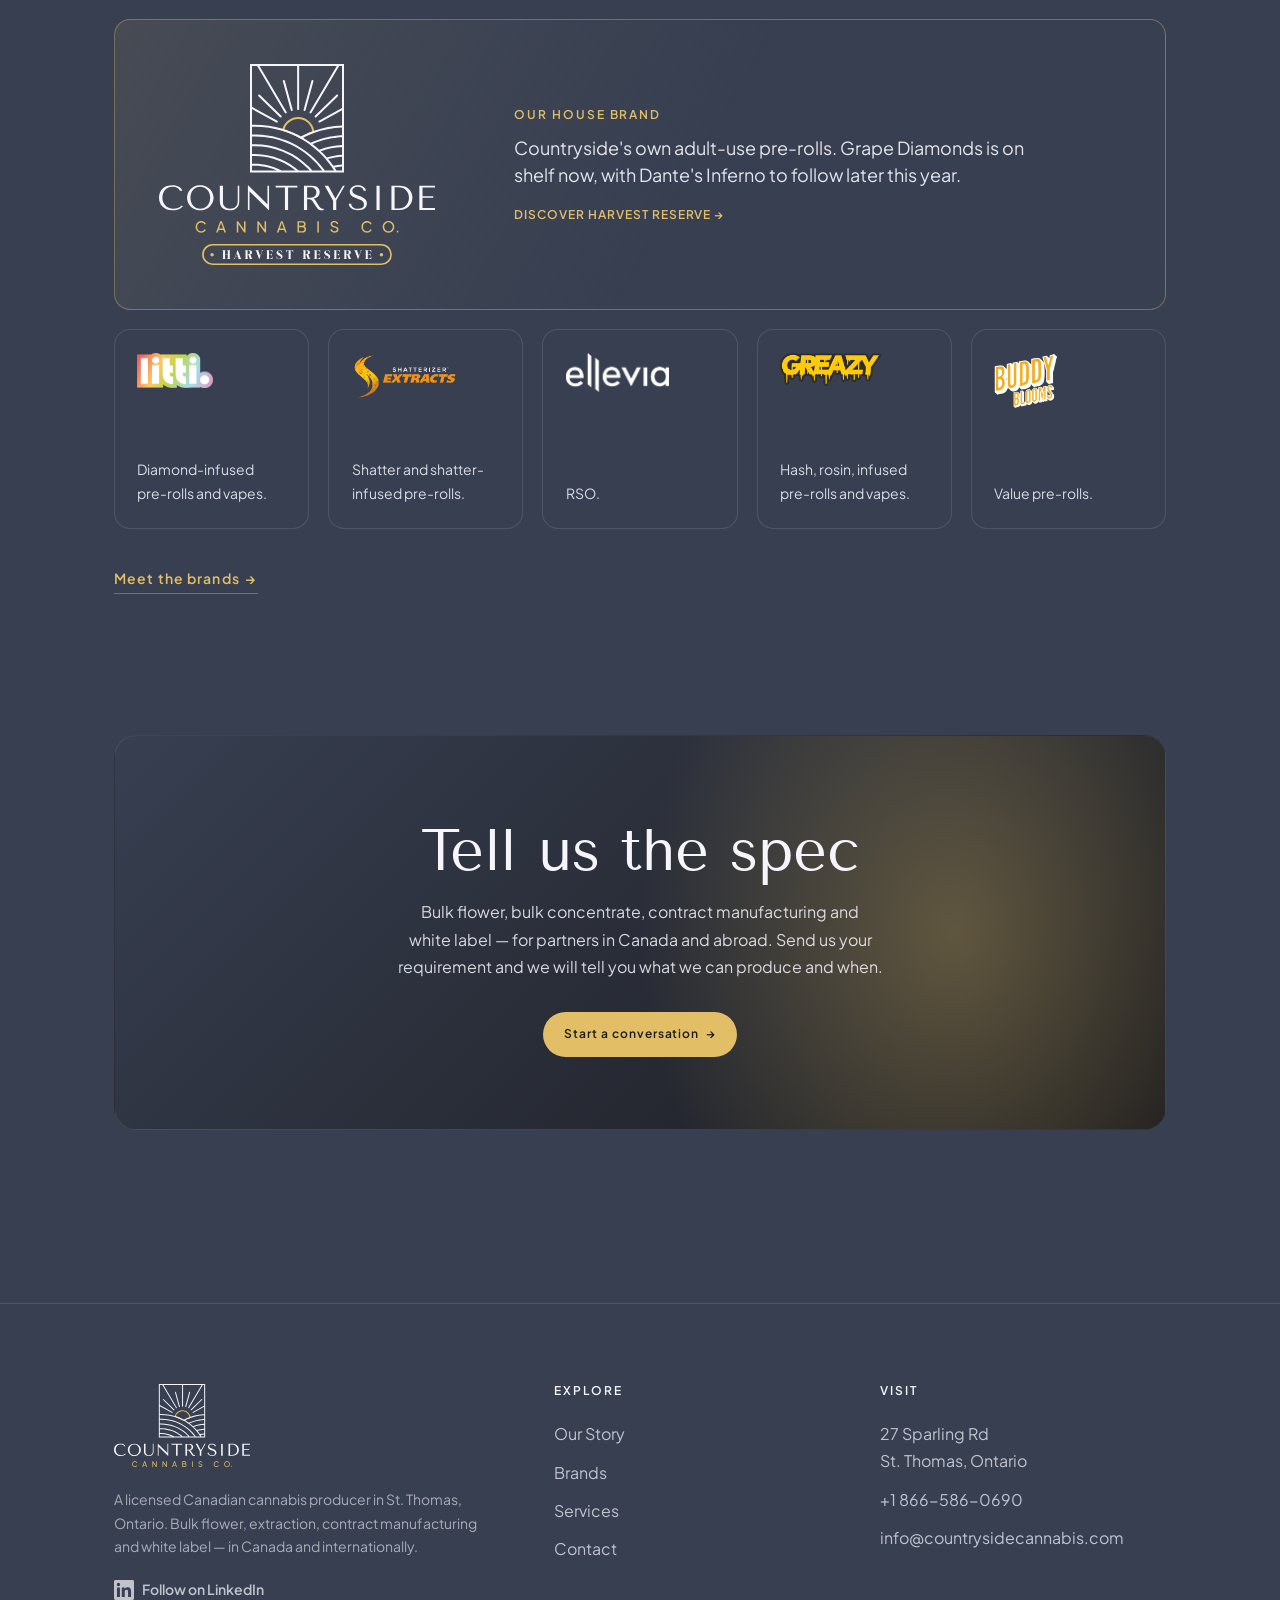
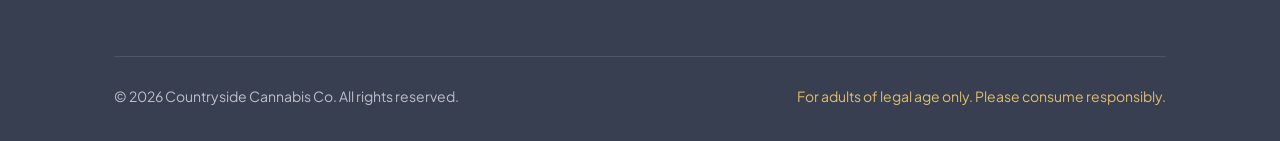
==== commit c084c2c9: "Logo: large Cannabis Co. main logo site-wide, C/S icon retired; approved colours only" ====
--- a/site/index.html
+++ b/site/index.html
@@ -12,14 +12,14 @@
 <meta property="og:site_name" content="Countryside Cannabis Co.">
 <meta property="og:title" content="Countryside Cannabis Co. | Bulk Cannabis Supply &amp; Contract Manufacturing">
 <meta property="og:description" content="A licensed Canadian producer in St. Thomas, Ontario. Bulk flower, bulk extracts, contract manufacturing, tolling and white label for partners in Canada and internationally.">
-<meta property="og:image" content="https://www.countrysidecannabis.com/assets/og-countryside.jpg">
+<meta property="og:image" content="https://www.countrysidecannabis.com/assets/og-countryside-large-cannabis.jpg">
 <meta property="og:image:width" content="1200">
 <meta property="og:image:height" content="630">
 <meta property="og:url" content="https://www.countrysidecannabis.com/">
 <meta property="og:type" content="website">
 <meta name="twitter:card" content="summary_large_image">
-<link rel="icon" href="assets/favicon-32.png" sizes="32x32" type="image/png">
-<link rel="apple-touch-icon" href="assets/apple-touch-icon.png">
+<link rel="icon" href="assets/favicon-brandmark-32.png" sizes="32x32" type="image/png">
+<link rel="apple-touch-icon" href="assets/apple-touch-icon-brandmark.png">
 <meta name="theme-color" content="#373F51">
 <script type="application/ld+json">
 {
@@ -29,8 +29,8 @@
   "legalName": "Countryside Cannabis Corp.",
   "alternateName": "Mera Cannabis Corp.",
   "url": "https://www.countrysidecannabis.com/",
-  "logo": "https://www.countrysidecannabis.com/assets/logos/masters/countryside-main-logo-full-colour.png",
-  "image": "https://www.countrysidecannabis.com/assets/og-countryside.jpg",
+  "logo": "https://www.countrysidecannabis.com/assets/logos/main-logo-large-cannabis/countryside-main-logo-full-colour-large-cannabis.png",
+  "image": "https://www.countrysidecannabis.com/assets/og-countryside-large-cannabis.jpg",
   "description": "A licensed Canadian cannabis producer in St. Thomas, Ontario. Bulk flower, bulk extraction, contract manufacturing and white label.",
   "address": {
     "@type": "PostalAddress",
@@ -47,7 +47,7 @@
 <link rel="preconnect" href="https://fonts.googleapis.com">
 <link rel="preconnect" href="https://fonts.gstatic.com" crossorigin>
 <link href="https://fonts.googleapis.com/css2?family=Plus+Jakarta+Sans:wght@400;500;600;700&family=Tenor+Sans&display=swap" rel="stylesheet">
-<link rel="stylesheet" href="css/site.v47.css">
+<link rel="stylesheet" href="css/site.v48.css">
 <script>/* reveal-on-scroll only hides content once the site script is confirmed running */
 document.documentElement.classList.add('js');setTimeout(function(){if(!window.__ccReady)document.documentElement.classList.remove('js');},2500);</script>
 
@@ -71,8 +71,8 @@
 </div>
 
 <!-- nav -->
-<nav class="nav">
-  <a class="nav__brand" href="index.html"><img class="nav__logo nav__logo--full" src="assets/logo-full-white-v2.svg" alt="Countryside Cannabis Co." width="404" height="240" decoding="async"><img class="nav__logo nav__logo--icon" src="mraomkf8-COUNTRYSIDE_Icon-with-CS-Vertical.svg" alt="" aria-hidden="true" width="137" height="363" decoding="async"></a>
+<nav class="nav nav--home">
+  <a class="nav__brand" href="index.html"><img class="nav__logo nav__logo--full" src="assets/logos/main-logo-large-cannabis/countryside-main-logo-inverse-large-cannabis.svg" alt="Countryside Cannabis Co." width="500" height="306" decoding="async"></a>
   <div class="nav__links">
     <a href="index.html" class="active">Home</a>
     <a href="about.html">Our Story</a>
@@ -85,12 +85,6 @@
     <svg width="26" height="26" viewBox="0 0 24 24" fill="none" stroke="currentColor" stroke-width="2"><path d="M4 7h16M4 12h16M4 17h16"/></svg>
   </button>
 </nav>
-<!-- homepage: the lockup opens large over the hero; on scroll the wordmark dissolves and the
-     emblem glides onto the sun in the nav icon (js: brand flight) -->
-<div class="brandflight" aria-hidden="true">
-  <div class="bf-word"><svg class="bf-svg" viewBox="0 177.55 403.67 62.55" xmlns="http://www.w3.org/2000/svg" focusable="false"><g class="lg-name"><path class="lg-l" fill="#f6f5fc" style="--d:5" d="M21.14,212.01c-2.63,0-4.97-.46-7-1.38-2.03-.9-3.72-2.12-5.07-3.64-1.35-1.52-2.37-3.28-3.07-5.28-.69-1.99-1.04-4.06-1.04-6.23,0-2.31.37-4.4,1.09-6.32.73-1.91,1.76-3.57,3.07-4.94,1.32-1.39,2.88-2.48,4.69-3.25,1.81-.77,3.77-1.17,5.91-1.17,1.45,0,2.78.17,3.97.51,1.21.34,2.27.77,3.2,1.31.93.55,1.69,1.17,2.28,1.86.59.68,1.01,1.39,1.25,2.1h3.75c-.5-1.15-1.15-2.22-1.95-3.2-.79-.97-1.78-1.82-2.96-2.53s-2.57-1.27-4.15-1.68c-1.59-.41-3.39-.6-5.43-.6-2.95,0-5.62.42-8.03,1.27-2.42.84-4.5,2.04-6.21,3.62-1.73,1.57-3.07,3.47-4.01,5.68-.94,2.23-1.42,4.69-1.42,7.43,0,2.37.38,4.68,1.14,6.92.76,2.25,1.93,4.25,3.53,5.99,1.59,1.74,3.62,3.15,6.08,4.21,2.46,1.06,5.41,1.6,8.82,1.6,2.16,0,4.1-.21,5.81-.62,1.7-.41,3.2-.9,4.47-1.49,1.26-.59,2.32-1.22,3.16-1.9.85-.67,1.49-1.27,1.93-1.77l-1.52-1.38c-3.45,3.25-7.54,4.88-12.27,4.88Z"/><path class="lg-l" fill="#f6f5fc" style="--d:4" d="M75.04,183.91c-1.61-1.82-3.67-3.33-6.16-4.53-2.48-1.19-5.41-1.8-8.79-1.8s-6.21.59-8.61,1.77c-2.41,1.19-4.39,2.69-5.94,4.5-1.56,1.81-2.7,3.79-3.42,5.95-.73,2.16-1.09,4.21-1.09,6.13s.35,3.92,1.09,6.07c.72,2.14,1.86,4.13,3.42,5.95,1.55,1.84,3.53,3.34,5.94,4.55,2.4,1.19,5.27,1.8,8.61,1.8,2.27,0,4.33-.28,6.16-.84,1.85-.56,3.5-1.31,4.97-2.25,1.48-.94,2.75-2.03,3.83-3.28,1.09-1.23,1.98-2.53,2.67-3.91.68-1.36,1.21-2.74,1.56-4.13.37-1.39.54-2.7.54-3.96,0-1.89-.39-3.91-1.17-6.06-.77-2.15-1.98-4.13-3.6-5.96ZM73.68,202.44c-.77,1.98-1.84,3.68-3.17,5.1-1.34,1.43-2.88,2.53-4.67,3.33-1.77.79-3.66,1.19-5.65,1.19s-3.91-.41-5.64-1.19c-1.72-.8-3.21-1.9-4.48-3.33-1.27-1.42-2.27-3.12-2.99-5.1-.73-1.97-1.09-4.14-1.09-6.51s.35-4.54,1.09-6.51c.72-1.98,1.72-3.67,2.99-5.1,1.27-1.42,2.77-2.52,4.48-3.32,1.73-.8,3.6-1.19,5.64-1.19s3.88.39,5.65,1.19c1.78.8,3.33,1.9,4.67,3.32,1.34,1.43,2.4,3.12,3.17,5.1.77,1.98,1.17,4.15,1.17,6.51s-.39,4.55-1.17,6.51Z"/><path class="lg-l" fill="#f6f5fc" style="--d:3" d="M115.11,199.63c0,.75-.03,1.49-.05,2.25-.04.76-.13,1.52-.3,2.28-.17.76-.43,1.51-.79,2.25-.35.75-.88,1.49-1.55,2.23-1.22,1.32-2.6,2.22-4.12,2.69-1.52.48-3.11.72-4.76.72-1.43,0-2.69-.22-3.79-.67-1.09-.43-2.14-1.09-3.12-1.98-.77-.67-1.36-1.35-1.77-2.02-.41-.68-.71-1.35-.92-2.01-.2-.66-.31-1.32-.35-2.01-.03-.67-.05-1.35-.05-2.03v-23.17h-4.61v21.81c0,1.39.14,2.91.41,4.59.28,1.68.92,3.22,1.93,4.67,1.02,1.44,2.53,2.63,4.52,3.6,1.99.96,4.72,1.44,8.17,1.44,2.16,0,4.08-.34,5.75-1.02,1.66-.67,3.07-1.6,4.21-2.78,1.13-1.19,1.98-2.57,2.56-4.14.58-1.57.87-3.25.87-5.05v-23.12h-2.23v21.46Z"/><polygon class="lg-l" fill="#f6f5fc" style="--d:2" points="158.61 205.31 158.41 205.31 130.26 177.58 130.01 177.58 130.01 213.67 132.34 213.67 132.34 186.55 132.55 186.55 160.69 214.29 160.94 214.29 160.94 178.18 158.61 178.18 158.61 205.31"/><polygon class="lg-l" fill="#f6f5fc" style="--d:1" points="170.58 180.97 184.17 180.97 184.17 213.67 188.78 213.67 188.78 180.97 202.37 180.97 202.37 178.18 170.58 178.18 170.58 180.97"/><path class="lg-l" fill="#f6f5fc" style="--d:0" d="M239.79,211.9c-.71,0-1.34-.1-1.87-.3-.55-.21-1.05-.5-1.52-.89-.48-.39-.93-.87-1.38-1.42-.43-.56-.89-1.19-1.35-1.9-1.42-2.07-2.5-3.71-3.28-4.95-.76-1.23-1.38-2.18-1.84-2.86-.46-.68-.83-1.17-1.11-1.47-.29-.31-.64-.56-1.05-.76l-.5-.26v-.2c1.63-.1,3.01-.46,4.17-1.06,1.17-.62,2.11-1.38,2.84-2.29.73-.9,1.27-1.9,1.61-2.96.33-1.06.5-2.1.5-3.12,0-.9-.17-1.9-.52-2.99-.37-1.09-.97-2.08-1.84-3.01-.85-.93-2.03-1.7-3.53-2.33-1.48-.63-3.36-.94-5.62-.94h-11.51v35.49h4.61v-15.66h2.24c.94,0,1.73.08,2.36.25.63.17,1.19.46,1.7.86.51.41.98.93,1.43,1.57.45.64.97,1.44,1.59,2.39l4.01,5.92c.51.79,1,1.49,1.48,2.14.48.64,1.02,1.19,1.59,1.65.56.46,1.22.81,1.94,1.09s1.59.41,2.61.41c.73,0,1.35-.04,1.82-.1.47-.07.94-.24,1.42-.51v-1.87c-.17.04-.34.07-.5.08-.17.01-.34.03-.51.03ZM221.86,195.73h-5.24v-15.31h5.14c1.28,0,2.45.18,3.49.55,1.04.38,1.93.89,2.67,1.55.75.66,1.31,1.44,1.7,2.36.39.92.59,1.91.59,2.99,0,.92-.18,1.84-.54,2.77-.35.93-.89,1.77-1.6,2.53-.72.77-1.6,1.39-2.62,1.86-1.04.47-2.24.71-3.59.71Z"/><polygon class="lg-l" fill="#f6f5fc" style="--d:1" points="258.09 196.89 257.9 196.89 247.55 178.18 242.32 178.18 254.61 200.24 254.61 213.67 259.22 213.67 259.22 199.78 271.68 178.18 268.94 178.18 258.09 196.89"/><path class="lg-l" fill="#f6f5fc" style="--d:2" d="M298.53,195.7c-1.57-.89-3.29-1.65-5.14-2.25-1.85-.62-3.55-1.26-5.14-1.93-1.57-.68-2.88-1.45-3.93-2.33-1.05-.88-1.57-2.04-1.57-3.5,0-.81.17-1.57.52-2.28.35-.71.88-1.32,1.57-1.85.69-.52,1.56-.96,2.57-1.27,1.02-.33,2.19-.49,3.51-.49,2.2,0,4.06.47,5.61,1.39,1.53.93,2.45,2.4,2.71,4.39h3.46c-.21-1.25-.67-2.37-1.38-3.37s-1.61-1.85-2.69-2.54c-1.09-.68-2.32-1.21-3.68-1.57-1.38-.35-2.8-.52-4.29-.52-1.56,0-3.04.2-4.46.6-1.4.41-2.63,1-3.7,1.78-1.07.77-1.91,1.76-2.54,2.94-.63,1.18-.94,2.54-.94,4.06,0,1.99.51,3.59,1.52,4.81,1.02,1.22,2.29,2.23,3.83,3.04,1.55.81,3.21,1.51,4.99,2.08,1.8.58,3.46,1.22,5.01,1.95,1.53.72,2.8,1.61,3.83,2.66,1.01,1.05,1.52,2.45,1.52,4.21,0,2.2-.81,3.8-2.41,4.82-1.61,1.01-3.75,1.52-6.42,1.52-2.12,0-3.83-.29-5.11-.84-1.28-.56-2.27-1.23-2.95-2.01-.67-.77-1.13-1.59-1.36-2.41-.24-.83-.37-1.52-.41-2.1h-3.45c.07,1.46.45,2.77,1.14,3.95.69,1.19,1.64,2.19,2.84,3.03,1.21.83,2.62,1.47,4.25,1.93,1.63.45,3.41.68,5.33.68s3.74-.24,5.31-.71c1.57-.47,2.92-1.15,4.04-2.03,1.11-.88,1.98-1.94,2.6-3.2.6-1.25.92-2.63.92-4.15,0-2.1-.54-3.81-1.59-5.15-1.05-1.34-2.36-2.45-3.93-3.34Z"/><rect class="lg-l" fill="#f6f5fc" style="--d:3" x="318.08" y="178.18" width="4.61" height="35.49"/><path class="lg-l" fill="#f6f5fc" style="--d:4" d="M365.32,183.22c-1.68-1.57-3.68-2.81-6.02-3.7-2.33-.89-4.9-1.35-7.71-1.35h-11.65v35.49h12.27c2.53,0,4.92-.43,7.14-1.31,2.23-.88,4.18-2.11,5.86-3.71,1.68-1.59,2.99-3.47,3.96-5.65.96-2.18,1.44-4.57,1.44-7.17s-.46-4.84-1.39-7-2.24-4.04-3.91-5.61ZM364.69,201.43c-.58,1.85-1.49,3.51-2.74,4.99-1.25,1.49-2.84,2.7-4.78,3.63-1.93.93-4.29,1.39-7.05,1.39h-5.56v-31.02h5.56c2.5,0,4.71.42,6.63,1.26,1.91.85,3.53,1.99,4.82,3.42,1.3,1.44,2.29,3.09,2.96,4.98.67,1.87,1.01,3.83,1.01,5.85,0,1.83-.29,3.67-.85,5.5Z"/><polygon class="lg-l" fill="#f6f5fc" style="--d:5" points="403.67 180.97 403.67 178.18 380.76 178.18 380.76 213.67 403.67 213.67 403.67 210.89 385.38 210.89 385.38 196.03 401.09 196.03 401.09 193.7 385.38 193.7 385.38 180.97 403.67 180.97"/></g><g class="lg-sub"><path class="lg-s" fill="#f6f5fc" d="M115.53,231.55c.54-.33,1.15-.48,1.85-.48s1.27.17,1.76.51c.5.34.85.8,1.09,1.35l1.19-.55c-.16-.45-.42-.85-.8-1.23-.38-.38-.84-.69-1.39-.93-.55-.25-1.17-.37-1.85-.37s-1.36.13-1.95.38c-.59.26-1.1.62-1.53,1.07-.45.46-.79,1.01-1.02,1.63-.25.63-.37,1.31-.37,2.06s.12,1.42.37,2.03c.24.63.58,1.17,1.02,1.64.43.46.94.81,1.55,1.06.59.26,1.25.38,1.94.38s1.3-.12,1.85-.35c.55-.24,1.01-.55,1.39-.93.38-.38.64-.8.8-1.23l-1.19-.55c-.24.55-.59,1.01-1.09,1.35-.48.34-1.07.51-1.76.51s-1.31-.17-1.85-.5c-.54-.33-.96-.79-1.26-1.38-.3-.58-.45-1.26-.45-2.03s.14-1.47.45-2.06c.3-.59.72-1.05,1.26-1.38Z"/><path class="lg-s" fill="#f6f5fc" d="M133.92,230l-3.55,9.94h1.4l.81-2.32h4.23l.81,2.32h1.4l-3.57-9.94h-1.55ZM132.98,236.41l1.7-4.92-.18-.52h.37l-.18.52,1.69,4.92h-3.39Z"/><polygon class="lg-s" fill="#f6f5fc" points="154.72 237.37 149.5 230 148.4 230 148.4 239.94 149.71 239.94 149.71 232.49 154.93 239.94 156.04 239.94 156.04 230 154.72 230 154.72 237.37"/><polygon class="lg-s" fill="#f6f5fc" points="172.69 237.37 167.47 230 166.37 230 166.37 239.94 167.68 239.94 167.68 232.49 172.9 239.94 174.01 239.94 174.01 230 172.69 230 172.69 237.37"/><path class="lg-s" fill="#f6f5fc" d="M186.95,230l-3.57,9.94h1.4l.81-2.32h4.25l.81,2.32h1.4l-3.57-9.94h-1.55ZM186.02,236.41l1.7-4.92-.18-.52h.37l-.18.52,1.69,4.92h-3.39Z"/><path class="lg-s" fill="#f6f5fc" d="M208.05,235c-.16-.16-.35-.29-.56-.41.26-.17.47-.39.64-.64.25-.39.38-.84.38-1.34,0-.52-.12-.98-.35-1.38-.24-.39-.58-.69-1.01-.9-.43-.21-.94-.33-1.53-.33h-4.18v9.94h4.19c1.01,0,1.81-.26,2.4-.79.59-.52.88-1.25.88-2.16,0-.38-.07-.73-.21-1.07-.14-.35-.35-.66-.64-.92ZM202.74,231.2h2.84c.47,0,.86.12,1.15.35.3.25.45.59.45,1.05,0,.43-.14.79-.45,1.07-.29.28-.68.42-1.15.42h-2.84v-2.9ZM207.07,238.27c-.35.31-.81.47-1.39.47h-2.94v-3.49h2.94c.58,0,1.04.16,1.39.47.34.31.51.75.51,1.27s-.17.96-.51,1.27Z"/><rect class="lg-s" fill="#f6f5fc" x="218.78" y="230" width="1.31" height="9.94"/><path class="lg-s" fill="#f6f5fc" d="M234.77,234.64l-1.66-.49c-.47-.16-.83-.37-1.05-.66-.24-.29-.35-.62-.35-.97,0-.3.08-.58.22-.8.14-.24.35-.41.63-.54.26-.12.58-.17.93-.17.58,0,1.07.14,1.51.43.43.3.75.72.96,1.27l1.13-.47c-.16-.46-.41-.86-.75-1.23-.34-.35-.75-.64-1.23-.85-.48-.22-1.02-.33-1.63-.33s-1.11.12-1.59.35c-.47.24-.84.56-1.1.97-.26.42-.39.89-.39,1.44,0,.63.18,1.18.58,1.65.38.48.93.83,1.65,1.05l1.84.56c.45.13.79.31,1.02.56.24.24.35.56.35.98,0,.3-.08.56-.24.79-.17.24-.39.41-.69.54-.29.12-.63.18-1.02.18-.64,0-1.19-.17-1.68-.51-.47-.34-.83-.84-1.07-1.48l-1.14.47c.17.51.43.97.8,1.38.37.41.81.72,1.34.96.52.24,1.09.35,1.72.35s1.23-.12,1.73-.35c.49-.24.88-.55,1.15-.97.28-.42.42-.9.42-1.44,0-.66-.2-1.21-.6-1.65-.39-.45-.98-.79-1.77-1.04Z"/><path class="lg-s" fill="#f6f5fc" d="M260.35,231.55c.54-.33,1.15-.48,1.85-.48s1.27.17,1.76.51c.5.34.85.8,1.09,1.35l1.19-.55c-.16-.45-.42-.85-.8-1.23-.38-.38-.84-.69-1.39-.93-.55-.25-1.17-.37-1.85-.37s-1.36.13-1.95.38c-.59.26-1.1.62-1.53,1.07-.43.46-.77,1.01-1.02,1.63-.25.63-.37,1.31-.37,2.06s.12,1.42.37,2.03c.25.63.59,1.17,1.02,1.64.43.46.94.81,1.55,1.06.59.26,1.25.38,1.94.38s1.3-.12,1.85-.35c.55-.24,1.01-.55,1.39-.93.38-.38.64-.8.8-1.23l-1.19-.55c-.24.55-.59,1.01-1.09,1.35-.48.34-1.07.51-1.76.51s-1.31-.17-1.85-.5c-.54-.33-.96-.79-1.26-1.38-.3-.58-.45-1.26-.45-2.03s.14-1.47.45-2.06c.3-.59.72-1.05,1.26-1.38Z"/><path class="lg-s" fill="#f6f5fc" d="M284.46,231.3c-.46-.46-.98-.81-1.6-1.07-.6-.25-1.27-.38-1.98-.38s-1.38.13-1.98.38c-.6.26-1.14.62-1.6,1.07-.46.46-.81,1-1.07,1.63-.26.62-.39,1.3-.39,2.04s.13,1.42.39,2.04.62,1.17,1.07,1.64c.46.46,1,.81,1.6,1.06.6.26,1.27.38,1.98.38s1.38-.12,1.98-.38c.62-.25,1.14-.6,1.6-1.06.46-.47.81-1.01,1.09-1.64.26-.63.38-1.31.38-2.04s-.12-1.42-.38-2.04c-.28-.62-.63-1.17-1.09-1.63ZM284.33,236.49c-.18.47-.45.89-.77,1.26-.33.35-.73.64-1.18.84-.46.2-.96.3-1.49.3s-1.04-.1-1.49-.3c-.45-.2-.84-.49-1.18-.84-.33-.37-.59-.79-.77-1.26-.2-.47-.29-.98-.29-1.52s.09-1.05.29-1.52c.18-.47.45-.89.77-1.25.34-.37.73-.64,1.18-.84.46-.21.96-.3,1.49-.3s1.04.09,1.49.3c.45.2.85.47,1.18.84.33.35.59.77.77,1.25.2.47.29.97.29,1.52s-.09,1.05-.29,1.52Z"/><rect class="lg-s" fill="#f6f5fc" x="288.2" y="238.34" width="1.3" height="1.6"/></g></svg><span class="bf-shine"></span></div>
-  <div class="bf-emblem"><span class="bf-glow"></span><svg class="bf-svg" viewBox="132.96 0 137.75 158.89" xmlns="http://www.w3.org/2000/svg" focusable="false"><defs><mask id="bf-sunsweep" maskUnits="userSpaceOnUse" x="170" y="68" width="68" height="50"><path class="lg-sweep" d="M191.57,105.98 A12.8,12.8 0 1 1 215.63,97.22 A12.8,12.8 0 1 1 191.57,105.98" pathLength="1" fill="none" stroke="#fff" stroke-width="27"/></mask></defs><g mask="url(#bf-sunsweep)"><path class="lg-sun" fill="#e2be66" d="M227.2,99.67c-.05-.63-.13-1.25-.24-1.86-1.85-11.31-11.81-19.94-23.46-19.94-10.56,0-19.94,7.13-22.85,17.16-.14.5-.28,1.01-.39,1.53l-.28,1.3,1.27.41c8.85,2.78,17.43,6.47,25.51,11,.24.13.46.26.69.39l.71-.38c.77-.42,1.56-.83,2.35-1.23.79-.41,1.59-.81,2.39-1.19.64-.31,1.28-.63,1.94-.93.5-.24,1-.47,1.49-.69.66-.3,1.31-.59,1.97-.88.55-.25,1.11-.48,1.66-.72,2.08-.88,4.18-1.7,6.28-2.48l1.05-.38-.09-1.1ZM222.05,99.63c-.71.28-1.4.56-2.11.85-.58.24-1.14.47-1.72.72-.66.28-1.31.56-1.97.85-1.66.75-3.32,1.52-4.94,2.32-.76.38-1.52.76-2.28,1.15-.52.26-1.04.52-1.55.8-1.83-1.01-3.7-1.98-5.58-2.91-.68-.34-1.36-.67-2.06-.98-.76-.37-1.52-.72-2.29-1.06-.69-.33-1.39-.63-2.1-.93-.97-.43-1.95-.84-2.94-1.23-.58-.24-1.15-.47-1.74-.68-.71-.29-1.4-.55-2.11-.8-1.02-.39-2.06-.76-3.09-1.11-.07-.03-.14-.05-.22-.08-.64-.22-1.27-.43-1.91-.64,2.53-8.82,10.76-15.1,20.07-15.1,10.41,0,19.28,7.83,20.67,18.02-.71.26-1.42.54-2.12.81Z"/></g><g class="lg-art"><path class="lg-ray" fill="#f6f5fc" style="--d:0;transform-origin:100% 100%" d="M147.39,45.14c-.58-.56-1.5-.55-2.06.03-.56.58-.55,1.5.03,2.06l31.61,30.7c.28.28.65.41,1.02.41s.76-.15,1.05-.44c.56-.58.55-1.5-.03-2.06l-31.61-30.7Z"/><path class="lg-ray" fill="#f6f5fc" style="--d:1;transform-origin:100% 100%" d="M183.91,24.47c-.21-.78-1.02-1.23-1.79-1.02-.78.21-1.23,1.02-1.02,1.79l11.62,42.51c.18.65.77,1.07,1.41,1.07.13,0,.26-.02.39-.05.78-.21,1.23-1.02,1.02-1.79l-11.62-42.51Z"/><path class="lg-ray" fill="#f6f5fc" style="--d:2;transform-origin:0% 100%" d="M224.85,23.44c-.77-.21-1.58.25-1.79,1.02l-11.61,42.51c-.21.78.25,1.58,1.02,1.79.13.03.26.05.39.05.64,0,1.23-.43,1.41-1.07l11.61-42.51c.21-.78-.25-1.58-1.02-1.79Z"/><path class="lg-ray" fill="#f6f5fc" style="--d:3;transform-origin:0% 100%" d="M261.64,45.16c-.56-.58-1.48-.59-2.06-.03l-31.6,30.71c-.58.56-.59,1.48-.03,2.06.29.29.67.44,1.05.44s.73-.14,1.02-.41l31.6-30.71c.58-.56.59-1.48.03-2.06Z"/><path class="lg-mark" fill="#f6f5fc" d="M265.18,0h-132.07v158.88h69.83s19.86.01,19.86.01h47.78V0h-5.4ZM206.76,109.26c.24.13.46.26.69.39,4.08,2.31,8.14,4.9,12.12,7.75l.41.29c.2.14.41.29.6.43l.21.17.48.37h.01c3.97,2.91,7.89,6.15,11.67,9.62,3.46,3.21,6.54,6.34,9.38,9.53.5.56.98,1.13,1.47,1.69,2.83,3.25,5.56,6.74,8.13,10.35.41.58.8,1.15,1.21,1.74.98,1.43,1.95,2.9,2.9,4.38h-13.7c-.08-.12-.17-.24-.26-.35-.22-.33-.46-.64-.69-.96-2.98-4.04-6.19-7.9-9.54-11.47-3.43-3.68-7.16-7.22-11.08-10.49-3.91-3.3-8.15-6.45-12.62-9.35-.41-.26-.83-.52-1.23-.77-4.17-2.65-8.52-5.05-12.94-7.13-2.98-1.43-6.02-2.73-9.29-3.98-2.69-1.02-5.4-1.95-8.13-2.79-.92-.28-1.84-.54-2.75-.8-10.08-2.84-20.47-4.39-31.08-4.61-1.64-.03-3.29-.04-4.94,0-.58.01-1.17.03-1.74.04h-.01v-11.36c1.36-.04,2.61-.05,3.8-.05,14.17,0,28.1,2.14,41.42,6.37,8.85,2.78,17.43,6.47,25.51,11ZM259.48,155.97c-.12-.2-.25-.41-.38-.6-.08-.13-.17-.28-.25-.41-.24-.38-.47-.76-.72-1.13-.38-.62-.79-1.22-1.18-1.82-.07-.1-.13-.21-.2-.3,3.53-.76,7.17-1.27,10.91-1.53v5.79h-8.18ZM253.28,146.73c-.52-.72-1.05-1.43-1.59-2.12-.73-.98-1.48-1.95-2.24-2.9-.6-.76-1.22-1.51-1.84-2.24-.05-.05-.09-.12-.14-.17,6.55-1.87,13.32-3.01,20.18-3.42v11.38c-4.35.29-8.6.92-12.69,1.87-.55-.81-1.11-1.61-1.69-2.4ZM230.29,122.04c-.48-.42-.97-.83-1.47-1.22-.59-.5-1.19-.98-1.78-1.45-.88-.69-1.76-1.38-2.65-2.04-.01-.01-.04-.03-.05-.04.05-.03.1-.04.16-.07.56-.25,1.11-.48,1.68-.71.33-.14.66-.28,1-.42.67-.26,1.34-.52,2.02-.79.17-.08.34-.14.52-.2.58-.22,1.17-.45,1.76-.66.42-.16.84-.31,1.26-.45l1.49-.51c.31-.12.64-.22.96-.31.75-.25,1.51-.48,2.27-.72.83-.25,1.65-.5,2.48-.73.28-.08.54-.16.8-.21.62-.18,1.23-.34,1.86-.5.29-.09.59-.16.88-.22.67-.17,1.34-.34,2.02-.5,1.23-.29,2.46-.55,3.71-.79,2.18-.45,4.36-.81,6.57-1.13,1.17-.17,2.33-.31,3.5-.45.83-.09,1.65-.18,2.48-.25.16-.03.33-.04.48-.05.67-.07,1.32-.12,1.99-.16.39-.04.79-.07,1.18-.08.58-.04,1.14-.08,1.72-.1.18-.01.37-.03.55-.03v11.38c-11.42.56-22.64,2.88-33.38,6.88-1.31-1.19-2.63-2.36-3.98-3.49ZM267.66,121.56v11.42c-7.59.42-15.06,1.73-22.26,3.91-.16-.17-.3-.34-.46-.52-.07-.07-.12-.13-.18-.2-.42-.47-.85-.96-1.28-1.43-.86-.96-1.76-1.91-2.67-2.86-.46-.47-.93-.96-1.4-1.43-.88-.89-1.8-1.78-2.74-2.69,10.01-3.58,20.41-5.66,31-6.2ZM267.66,104.35c-.35.01-.72.04-1.07.07-.38.01-.77.03-1.15.07-.69.04-1.39.08-2.08.14-.26.01-.54.03-.8.07-.96.08-1.91.17-2.86.28-1.04.1-2.06.22-3.09.37-.01-.01-.03,0-.03,0-.93.12-1.85.26-2.78.41-.13.01-.25.03-.38.05-1,.16-1.98.33-2.98.51-2.03.37-4.06.79-6.07,1.27-1.01.24-2.02.48-3.01.75-.04,0-.08.01-.12.03-1.7.45-3.38.93-5.06,1.46-4.06,1.25-8.06,2.71-11.99,4.38-.51.22-1.02.43-1.52.67-.34.14-.68.29-1.02.45l-.37-.25c-.83-.59-1.66-1.18-2.5-1.76-.94-.64-1.9-1.28-2.86-1.91-.89-.58-1.8-1.14-2.69-1.69-.9-.56-1.81-1.11-2.71-1.64.79-.41,1.59-.81,2.39-1.19.64-.33,1.28-.63,1.94-.93.5-.24,1-.47,1.49-.69.66-.3,1.31-.6,1.97-.88.55-.25,1.11-.48,1.66-.72,2.08-.88,4.18-1.7,6.28-2.48,13.3-4.85,27.22-7.6,41.42-8.18v11.38ZM204.04,155.97c-.58-.51-1.15-1.01-1.74-1.49-1.1-.93-2.22-1.82-3.37-2.7-.04-.04-.09-.08-.14-.1-.59-.46-1.18-.9-1.78-1.34-.48-.35-.98-.71-1.48-1.05-1.53-1.07-3.11-2.1-4.71-3.08-2.1-1.3-4.26-2.52-6.49-3.67-.56-.29-1.14-.58-1.7-.85-2.45-1.19-4.95-2.29-7.51-3.28-1.06-.42-2.12-.8-3.19-1.18h-.01c-.62-.22-1.22-.43-1.84-.63-1.22-.39-2.44-.77-3.67-1.11-8.6-2.44-17.51-3.66-26.56-3.66h-.01c-.88,0-1.76.01-2.65.04-.39,0-.77.01-1.15.03v-11.36c.39-.03.79-.04,1.18-.04.88-.03,1.74-.04,2.62-.04,13.96,0,27.54,2.6,40.36,7.73,4.84,1.94,9.49,4.19,13.84,6.71,4.25,2.45,8.4,5.22,12.31,8.24,3.79,2.94,7.43,6.16,10.8,9.57,1.1,1.11,2.12,2.19,3.11,3.26h-16.21ZM224.16,155.97c-.24-.28-.48-.55-.73-.83-.14-.16-.29-.31-.43-.48-.75-.84-1.52-1.66-2.33-2.52-.46-.48-.94-.98-1.43-1.48-3.47-3.5-7.2-6.82-11.1-9.83-4.02-3.11-8.27-5.95-12.64-8.45-4.47-2.58-9.24-4.9-14.21-6.91-13.17-5.27-27.12-7.94-41.44-7.94-.68,0-1.38.01-2.06.03-.59.01-1.17.04-1.74.05v-11.38c.41-.01.8-.03,1.19-.04.94-.02,1.88-.02,2.82-.02,9.36.02,18.59,1.06,27.58,3.14,1.81.42,3.6.88,5.4,1.38.03.01.04.01.07.01,1.57.45,3.15.92,4.71,1.43,1.97.63,3.91,1.32,5.85,2.06,3.2,1.23,6.17,2.5,9.1,3.89,4.31,2.04,8.55,4.39,12.64,6.97.41.25.8.5,1.19.76,4.36,2.82,8.52,5.89,12.33,9.12,3.83,3.2,7.46,6.65,10.83,10.25.56.6,1.11,1.21,1.66,1.82.26.29.51.56.76.85.18.2.37.41.55.63.55.63,1.1,1.27,1.65,1.93.84,1.01,1.66,2.02,2.46,3.05.58.73,1.14,1.47,1.69,2.22.08.09.14.2.21.29h-14.56ZM136.04,155.97v-6.84c1.25-.08,2.52-.1,3.81-.1,6.7,0,13.37.83,19.8,2.46,4.4,1.11,8.74,2.62,12.9,4.48h-36.52ZM179.16,155.97c-1.51-.81-3.01-1.56-4.48-2.24-4.59-2.12-9.4-3.83-14.3-5.07-6.67-1.69-13.58-2.56-20.53-2.56-1.3,0-2.58.03-3.81.09v-11.38c.39-.01.8-.03,1.19-.04.42-.01.83-.03,1.25-.03.46-.01.92-.01,1.38-.01,10.03,0,19.88,1.56,29.32,4.64,4.15,1.35,8.24,3.01,12.16,4.93.55.28,1.1.55,1.65.84.54.28,1.06.55,1.6.84,3.18,1.72,6.28,3.62,9.25,5.69.48.34.97.69,1.44,1.04.62.45,1.23.9,1.84,1.36.28.21.55.42.83.64.51.39,1.02.8,1.53,1.22.01.01.04.03.05.04h-20.37ZM233.35,85.18c.26.48.76.75,1.27.75.25,0,.48-.05.71-.18l32.34-17.85v22.16c-13.93.55-27.6,3.16-40.7,7.75-.58.2-1.14.39-1.72.6-.35.13-.72.26-1.07.41-.71.26-1.42.54-2.12.81-.71.28-1.4.56-2.11.85-.58.24-1.14.47-1.72.72-.66.28-1.31.56-1.97.85-1.66.75-3.32,1.52-4.94,2.32-.76.38-1.52.76-2.28,1.15-.51.26-1.04.54-1.55.81h0c-1.83-1.02-3.7-1.99-5.58-2.92-.68-.34-1.36-.67-2.06-.98-.76-.37-1.52-.72-2.29-1.06-.69-.33-1.39-.63-2.1-.93-.97-.43-1.95-.84-2.94-1.23-.58-.24-1.15-.47-1.74-.68-.71-.29-1.4-.55-2.11-.8-1.02-.39-2.06-.76-3.09-1.11-.07-.03-.14-.05-.22-.08-1.06-.35-2.14-.71-3.21-1.05-.5-.16-.98-.31-1.48-.46-13.16-4.02-26.87-6.06-40.82-6.06-1.19,0-2.45.03-3.8.07v-22.92l35.63,19.65c.22.12.46.18.69.18.52,0,1.02-.28,1.28-.76.39-.69.13-1.59-.58-1.98l-37.03-20.42V2.91h7.46l40.67,68.88c.26.46.75.71,1.25.71.26,0,.51-.07.75-.2.69-.41.92-1.3.51-1.99L146.88,2.91h55.14v63.19c.01.81.67,1.47,1.47,1.47s1.45-.66,1.45-1.47V2.91h55.13l-39.77,67.38c-.41.69-.17,1.59.52,2.01.22.13.49.2.73.2.5,0,.98-.25,1.26-.72L263.47,2.91h4.19v61.67l-33.74,18.63c-.71.38-.97,1.27-.58,1.98Z"/></g></svg></div>
-</div>
 
 <main id="main">
 
@@ -100,6 +94,7 @@
     <img src="assets/farm-sunset-field.webp" alt="The sun setting over cannabis rows on the Countryside farm, with a tractor and hoop houses" width="1792" height="1024" decoding="async">
   </div>
   <div class="hero__inner wrap">
+    <img class="hero__logo" src="assets/logos/main-logo-large-cannabis/countryside-main-logo-inverse-large-cannabis.svg" alt="" aria-hidden="true" width="500" height="306" decoding="async" fetchpriority="high">
     <h1>Canadian grown. Made to your spec.</h1>
     <p class="hero__sub">A licensed producer in St.&nbsp;Thomas, Ontario. Bulk flower, bulk extracts and contract manufacturing for partners in Canada and abroad.</p>
   </div>
@@ -134,7 +129,7 @@
           </div>
 <div class="delseal" role="img" aria-label="GMP certified: Health Canada Drug Establishment Licence 3-002898-A">
             <svg viewBox="0 0 220 220" aria-hidden="true">
-              <circle cx="110" cy="110" r="106" fill="#232B3B" stroke="#E2BE66" stroke-width="3"/>
+              <circle cx="110" cy="110" r="106" fill="#373F51" stroke="#E2BE66" stroke-width="3"/>
               <circle cx="110" cy="110" r="70" fill="none" stroke="#E2BE66" stroke-width="1.4"/>
               <defs><path id="delTopA" d="M 28 110 A 82 82 0 0 1 192 110"/><path id="delBotA" d="M 18 110 A 92 92 0 0 0 202 110"/></defs>
               <text class="delseal__ring"><textPath href="#delTopA" startOffset="50%" text-anchor="middle">Health Canada DEL</textPath></text>
@@ -151,7 +146,7 @@
               <defs><path id="sealring" d="M66,66 m-53,0 a53,53 0 1,1 106,0 a53,53 0 1,1 -106,0"></path></defs>
               <text><textPath href="#sealring" startOffset="0" textLength="333" lengthAdjust="spacing">Licensed Producer&#160;&#160;<tspan class="seal__dot">&#10022;</tspan>&#160;&#160;Ontario Grown&#160;&#160;<tspan class="seal__dot">&#10022;</tspan>&#160;&#160;</textPath></text>
             </svg>
-            <img class="seal__mark" src="mrb3ie38-COUNTRYSIDE_Icon-with-CS-Horizontal-Inverse.svg" alt="" width="312" height="159" loading="lazy" decoding="async">
+            <img class="seal__mark" src="assets/logos/main-logo-large-cannabis/countryside-main-logo-white-large-cannabis.svg" alt="" width="500" height="306" loading="lazy" decoding="async">
           </div>
         </div>
       </div>
@@ -270,7 +265,7 @@
   <div class="wrap">
     <div class="footer__top">
       <div>
-        <div class="footer__brand"><img class="nav__mark" src="mr9nhenp-COUNTRYSIDE_Icon.svg" alt="Countryside Cannabis" width="137" height="159" loading="lazy" decoding="async">Countryside Cannabis Co.</div>
+        <div class="footer__brand"><img class="footer__logo" src="assets/logos/main-logo-large-cannabis/countryside-main-logo-inverse-large-cannabis.svg" alt="Countryside Cannabis Co." width="500" height="306" loading="lazy" decoding="async"></div>
         <p>A licensed Canadian cannabis producer in St.&nbsp;Thomas, Ontario. Bulk flower, extraction, contract manufacturing and white label &mdash; in Canada and internationally.</p>
         <a class="footer__social" href="https://www.linkedin.com/company/countryside-cannabis-co/" target="_blank" rel="noopener"><svg viewBox="0 0 24 24" fill="currentColor" aria-hidden="true"><path d="M20.45 20.45h-3.56v-5.57c0-1.33-.02-3.04-1.85-3.04-1.85 0-2.13 1.45-2.13 2.94v5.67H9.35V9h3.42v1.56h.05c.48-.9 1.64-1.85 3.37-1.85 3.6 0 4.27 2.37 4.27 5.46v6.28zM5.34 7.43a2.07 2.07 0 1 1 0-4.14 2.07 2.07 0 0 1 0 4.14zM7.12 20.45H3.56V9h3.56v11.45zM22.22 0H1.77C.79 0 0 .77 0 1.73v20.54C0 23.23.79 24 1.77 24h20.45c.98 0 1.78-.77 1.78-1.73V1.73C24 .77 23.2 0 22.22 0z"/></svg> Follow on LinkedIn</a>
       </div>
@@ -295,6 +290,6 @@
   </div>
 </footer>
 
-<script src="js/site.v15.js"></script>
+<script src="js/site.v16.js"></script>
 </body>
 </html>
--- a/site/css/site.v48.css
+++ b/site/css/site.v48.css
@@ -0,0 +1,1027 @@
+/* Countryside Cannabis — shared styles. Reskin by editing the brand tokens below.
+   Approved palette only (countryside_creative brand_colours, APPROVED_CURRENT, 2026-11-03):
+   Gun Powder #373F51 (primary) · Eerie Black #1B1B1E · Golden Tobacco #E2BE66 · White Smoke #F6F5FC · Smoke #A9A9A9.
+   Tints are these five at an opacity. Exceptions kept on purpose: sub-brand card colours (--brand),
+   form error red and the chat online dot. Logo files: assets/logos/main-logo-large-cannabis/ (use as stored). */
+:root {
+  --bg:      #373F51;   /* gun powder (primary) */
+  --surface: #373F51;   /* gun powder: panels share the page colour and read by their border */
+  --fg:      #F6F5FC;   /* white smoke */
+  --muted:   rgb(246 245 252 / 0.78);   /* white smoke at 78%: muted text on gun powder (AA) */
+  --border:  rgb(246 245 252 / 0.12);
+
+  --forest:  #373F51;   /* gun powder */
+  --leaf:    #E2BE66;   /* golden tobacco — interactive / eyebrow */
+  --sun:     #E2BE66;   /* golden tobacco — accent */
+  --accent:  var(--sun);
+
+  --font-display: 'Tenor Sans', Georgia, serif;
+  --font-body: 'Plus Jakarta Sans', -apple-system, BlinkMacSystemFont, 'Segoe UI', system-ui, sans-serif;
+
+  --maxw: 1180px;
+  --pad: clamp(1.25rem, 5vw, 4rem);
+  --rail: 84px;        /* width of the fixed vertical nav rail (desktop) */
+  --shadow: 0 1px 2px rgb(27 27 30 / 0.35), 0 16px 40px rgb(27 27 30 / 0.5);
+}
+
+* { box-sizing: border-box; margin: 0; padding: 0; }
+html { scroll-behavior: smooth; -webkit-text-size-adjust: 100%; }
+body {
+  font-family: var(--font-body);
+  color: var(--fg);
+  background: var(--bg);
+  line-height: 1.7;
+  -webkit-font-smoothing: antialiased;
+  overflow-x: hidden;
+}
+img { max-width: 100%; display: block; }
+a { color: inherit; text-decoration: none; }
+/* visible keyboard focus (accessibility) — gold ring, keyboard-only */
+a:focus-visible, button:focus-visible, [tabindex]:focus-visible { outline: 2px solid var(--sun); outline-offset: 3px; border-radius: 3px; }
+.brandcard:focus-visible, .brandsec__link:focus-visible { outline-offset: 5px; }
+
+h1, h2, h3, h4 { font-family: var(--font-display); font-weight: 400; line-height: 1.1; letter-spacing: -0.005em; color: var(--fg); }
+h1 { font-size: clamp(3rem, 7.8vw, 6rem); }
+h2 { font-size: clamp(2.3rem, 5vw, 3.9rem); }
+h3 { font-size: clamp(1.45rem, 2.6vw, 2rem); letter-spacing: -0.005em; }
+p { color: var(--muted); }
+
+.wrap { max-width: var(--maxw); margin: 0 auto; padding-inline: var(--pad); }
+.section { padding-block: clamp(4.5rem, 11vw, 9rem); }
+
+.eyebrow {
+  font-family: var(--font-body);
+  text-transform: uppercase;
+  letter-spacing: 0.16em;
+  font-size: 0.74rem;
+  font-weight: 600;
+  color: var(--leaf);
+  display: inline-flex;
+  align-items: center;
+  gap: 0.6em;
+}
+.eyebrow::before {
+  content: "";
+  width: 1.8em; height: 1px;
+  background: var(--sun);
+  display: inline-block;
+}
+.lede { font-size: clamp(1.1rem, 1.7vw, 1.35rem); color: var(--fg); max-width: 56ch; }
+.measure { max-width: 64ch; }
+
+/* ---------- buttons ---------- */
+.btn {
+  display: inline-flex; align-items: center; gap: 0.55em;
+  font-weight: 600; font-size: 0.95rem;
+  padding: 0.95em 1.7em;
+  border-radius: 999px;
+  border: 1px solid transparent;
+  cursor: pointer;
+  transition: transform .25s ease, background .25s ease, color .25s ease, box-shadow .25s ease;
+  font-family: var(--font-body);
+}
+.btn--primary { background: var(--forest); color: var(--fg); }
+.btn--primary:hover { background: var(--sun); color: #1B1B1E; transform: translateY(-2px); box-shadow: var(--shadow); }
+.btn--gold { background: var(--sun); color: #1B1B1E; }
+.btn--gold:hover { transform: translateY(-2px); box-shadow: 0 12px 28px rgb(226 190 102 / 0.45); }
+.btn--ghost { border-color: currentColor; color: var(--fg); }
+.btn--ghost:hover { background: var(--fg); color: var(--bg); }
+.btn--on-dark { border-color: rgb(246 245 252 / 0.5); color: #F6F5FC; }
+.btn--on-dark:hover { background: var(--sun); color: #1B1B1E; border-color: var(--sun); }
+.btn:active { transform: translateY(0) scale(0.98); }
+.arrow { transition: transform .25s ease; }
+.btn:hover .arrow, .textlink:hover .arrow { transform: translateX(4px); }
+
+.textlink {
+  display: inline-flex; align-items: center; gap: 0.4em;
+  font-weight: 600; color: var(--leaf);
+  border-bottom: 1px solid rgb(226 190 102 / 0.4);
+  padding-bottom: 2px;
+}
+.textlink:hover { color: var(--fg); border-color: var(--fg); }
+
+/* ---------- nav (logo fixed top-left; vertical link rail on the right) ---------- */
+/* the nav is a non-interactive full-viewport layer; its children re-enable pointer events */
+.nav { position: fixed; inset: 0; z-index: 50; pointer-events: none; }
+.nav--solid { position: fixed; }
+
+/* brand floats at the top-left over the hero; the main logo in every state (the C/S icon is retired) */
+.nav__brand {
+  position: absolute; top: 1.5rem; left: clamp(1.2rem, 4vw, 3rem);
+  pointer-events: auto; display: flex; align-items: center;
+  transition: transform .35s ease;
+}
+.nav__brand:hover { transform: translateY(-2px); }
+.nav__logo { display: block; object-fit: contain; transition: opacity .4s ease, transform .4s ease; }
+.nav__logo--full { height: 5.29rem; opacity: 1; transform-origin: 0 0; }   /* main logo, large CANNABIS CO. (inverse file) */
+/* scrolled: the same logo, scaled down evenly, on a Gun Powder band so it never sits on body copy */
+.nav.scrolled .nav__logo--full { transform: scale(.66); }
+.nav::before { content: ""; position: absolute; inset: 0 0 auto 0; height: 6.4rem; pointer-events: none; opacity: 0; transition: opacity .35s ease;
+  background: linear-gradient(180deg, var(--bg) 84%, color-mix(in oklch, var(--bg), transparent 100%)); }
+.nav.scrolled::before { opacity: 1; }
+/* homepage: the hero carries the large logo, so the corner logo waits until the page scrolls */
+.nav--home:not(.scrolled) .nav__logo--full { opacity: 0; }
+
+/* homepage hero: the main logo as stored, scaled evenly; clear space below = 20% of its height */
+.hero__logo { --hw: clamp(10.5rem, min(62vw, calc((100svh - 35.5rem) * 1.634)), 32.5rem); display: block; width: var(--hw); height: auto; margin: 0 auto calc(var(--hw) / 1.634 * .2); }
+
+/* vertical link rail pinned to the right edge */
+.nav__links {
+  pointer-events: auto;
+  position: absolute; top: 0; right: 0; bottom: 0; width: var(--rail);
+  display: flex; flex-direction: column; align-items: center; justify-content: center;
+  gap: 0.5rem;
+  background: linear-gradient(180deg, rgb(27 27 30 / 0.2), rgb(27 27 30 / 0.04));
+  -webkit-backdrop-filter: blur(8px) saturate(1.1); backdrop-filter: blur(8px) saturate(1.1);
+  border-left: 1px solid rgb(246 245 252 / 0.045);
+  transition: background .35s ease, border-color .35s ease;
+}
+.nav.scrolled .nav__links { background: rgb(55 63 81 / 0.72); border-color: rgb(246 245 252 / 0.08); }
+/* morphing gold indicator that glides vertically behind the hovered / active link (positioned by JS) */
+.nav__pill {
+  position: absolute; z-index: 0; left: 50%; top: 0;
+  width: 42px; height: 0; opacity: 0;
+  transform: translate(-50%, 0);
+  background: var(--sun); border-radius: 999px;
+  box-shadow: 0 6px 18px rgb(226 190 102 / 0.5);
+  transition: transform .55s cubic-bezier(.34,1.4,.5,1), height .55s cubic-bezier(.34,1.4,.5,1), opacity .3s ease;
+  pointer-events: none;
+}
+/* links run vertically (writing-mode) so the rail can stay slim */
+.nav__links a:not(.btn) {
+  writing-mode: vertical-rl; position: relative; z-index: 1;
+  color: rgb(246 245 252 / 0.68); font-family: var(--font-body);
+  font-weight: 500; font-size: 0.68rem;
+  text-transform: uppercase; letter-spacing: 0.16em;
+  padding: 0.95rem 0.5rem; border-radius: 999px; transition: color .3s ease;
+}
+.nav__links a:not(.btn).active { color: #1B1B1E; }
+.nav__links a:not(.btn):hover { color: var(--sun); }
+.nav__cta {
+  writing-mode: vertical-rl; margin-top: 0.55rem;
+  padding: 1.05rem 0.55rem; font-size: 0.68rem;
+  text-transform: uppercase; letter-spacing: 0.2em;
+  background: transparent; color: var(--sun); border: 1px solid rgb(226 190 102 / 0.6);
+}
+.nav__cta:hover { background: var(--sun); color: #1B1B1E; border-color: var(--sun); }
+/* LinkedIn icon at the foot of the rail (white, gold on hover) */
+.nav__social { pointer-events: auto; color: #F6F5FC; opacity: 0.85; margin-top: 1rem; padding: 0.35rem; line-height: 0; display: inline-flex; transition: color .25s ease, opacity .25s ease, transform .25s ease; }
+.nav__social svg { width: 20px; height: 20px; display: block; }
+.nav__social:hover { color: var(--sun); opacity: 1; transform: translateY(-2px); }
+
+/* ---------- connect modal (nav CTA popup form) ---------- */
+.modal[hidden] { display: none; }
+.modal {
+  position: fixed; inset: 0; z-index: 200;
+  display: flex; align-items: center; justify-content: center; padding: 1.5rem;
+  background: rgb(27 27 30 / 0.7);
+  -webkit-backdrop-filter: blur(6px); backdrop-filter: blur(6px);
+  animation: modalfade .28s ease;
+}
+@keyframes modalfade { from { opacity: 0; } to { opacity: 1; } }
+.modal__card {
+  position: relative; width: min(520px, 100%); max-height: 90vh; overflow-y: auto;
+  background: var(--surface); border: 1px solid var(--border); border-radius: 20px;
+  padding: clamp(1.7rem, 3vw, 2.6rem);
+  box-shadow: 0 30px 80px rgb(27 27 30 / 0.55);
+  animation: modalrise .32s cubic-bezier(.2,.8,.3,1);
+}
+@keyframes modalrise { from { transform: translateY(16px); opacity: 0; } to { transform: none; opacity: 1; } }
+.modal__close {
+  position: absolute; top: 0.9rem; right: 0.9rem; width: 40px; height: 40px;
+  border-radius: 50%; background: rgb(246 245 252 / 0.06); border: 1px solid var(--border);
+  color: var(--fg); font-size: 1.4rem; line-height: 1; cursor: pointer;
+  display: grid; place-items: center; transition: background .2s ease;
+}
+.modal__close:hover { background: rgb(246 245 252 / 0.12); }
+.modal__card h3 { margin: 0.5rem 0 1.3rem; }
+body.modal-open { overflow: hidden; }
+
+/* scroll progress indicator */
+.scrollbar {
+  position: fixed; top: 0; left: 0; z-index: 100; height: 2px; width: 100%;
+  transform: scaleX(0); transform-origin: 0 50%;
+  background: linear-gradient(90deg, var(--sun), var(--leaf)); will-change: transform;
+}
+
+.nav__toggle { display: none; background: none; border: 0; cursor: pointer; color: #F6F5FC; padding: 0.4rem; line-height: 0; pointer-events: auto; }
+
+/* content clears the right rail on desktop (bg imagery stays full-bleed behind it) */
+/* (the right-hand rail padding was removed with the rail: the nav is now a top bar) */
+
+/* ---------- hero ---------- */
+.hero { position: relative; min-height: 100svh; display: flex; align-items: flex-end; overflow: hidden; color: #F6F5FC; }
+.hero__bg { position: absolute; inset: -16% 0; z-index: 0; }
+/* parallax containers receive the scroll transform in JS — promote them to their own
+   GPU layer so the movement stays on the compositor and reads perfectly smooth */
+.hero__bg, .pagehero__bg, .parallax__bg, .brandsec__bg { will-change: transform; transform: translateZ(0); backface-visibility: hidden; -webkit-backface-visibility: hidden; }
+.hero__bg img { width: 100%; height: 132%; object-fit: cover; will-change: transform; transform: scale(1.08); animation: kenburns 26s ease-in-out infinite alternate; }
+@keyframes kenburns { from { transform: scale(1.08) translate3d(0,0,0); } to { transform: scale(1.16) translate3d(-2%, -2%, 0); } }
+/* motion hero — a still image plays until a video clip (assets/hero.mp4) is present,
+   then the <video> fades in over the top. No clip = the animated still stays. */
+.hero__video { position: absolute; inset: 0; width: 100%; height: 100%; object-fit: cover; z-index: 0; opacity: 0; transition: opacity 1.4s ease; }
+.hero__video.ready { opacity: 1; }
+.hero::after {
+  content: ""; position: absolute; inset: 0; z-index: 1;
+  background:
+    linear-gradient(180deg, rgb(27 27 30 / 0.74) 0%, rgb(27 27 30 / 0.46) 32%, rgb(27 27 30 / 0.26) 56%, rgb(27 27 30 / 0.14) 80%),
+    linear-gradient(0deg, rgb(55 63 81 / 0.92) 4%, rgb(55 63 81 / 0.6) 50%, rgb(55 63 81 / 0.3) 82%, rgb(55 63 81 / 0.12) 100%),
+    rgb(27 27 30 / 0.34);
+}
+.hero__inner { position: relative; z-index: 2; width: 100%; padding-bottom: clamp(3.5rem, 8vw, 6.5rem); display: flex; flex-direction: column; align-items: center; text-align: center; }
+.hero .eyebrow { color: #E2BE66; justify-content: center; }
+.hero .eyebrow::before { background: var(--sun); }
+.hero h1 { color: #F6F5FC; max-width: 18ch; margin: 1rem auto 1.3rem; text-shadow: 0 2px 30px rgb(27 27 30 / 0.5); font-size: clamp(2.5rem, 5.2vw, 4.6rem); }  /* a size down: the logo leads the homepage hero */
+.hero__sub { color: rgb(246 245 252 / 0.88); font-size: clamp(1.05rem, 1.7vw, 1.35rem); max-width: 48ch; margin: 0 auto 2rem; }
+.hero__actions { display: flex; gap: 1rem; flex-wrap: wrap; justify-content: center; }
+.scrollcue {
+  position: absolute; left: 50%; bottom: 1.6rem; z-index: 2; transform: translateX(-50%);
+  color: rgb(246 245 252 / 0.7); font-size: 0.7rem; letter-spacing: 0.2em; text-transform: uppercase;
+  display: flex; flex-direction: column; align-items: center; gap: 0.5rem;
+}
+.scrollcue span { width: 1px; height: 38px; background: linear-gradient(var(--sun), transparent); animation: cue 2s ease-in-out infinite; }
+@keyframes cue { 0%,100% { opacity:.3; transform: scaleY(.6); transform-origin: top; } 50% { opacity:1; transform: scaleY(1); } }
+
+/* page hero (inner pages) — full-bleed image header */
+.pagehero { position: relative; min-height: 100svh; display: flex; align-items: flex-end; overflow: hidden; color: #F6F5FC; }
+.pagehero__bg { position: absolute; inset: -8% 0; z-index: 0; }
+.pagehero__bg img { width: 100%; height: 116%; object-fit: cover; will-change: transform; transform: scale(1.02); animation: kenburns-soft 30s ease-in-out infinite alternate; }
+@keyframes kenburns-soft { from { transform: scale(1.02) translate3d(0,0,0); } to { transform: scale(1.06) translate3d(-1%, -1%, 0); } }
+.pagehero::after {
+  content: ""; position: absolute; inset: 0; z-index: 1;
+  background:
+    linear-gradient(180deg, rgb(55 63 81 / 0.66) 0%, rgb(55 63 81 / 0.2) 32%, transparent 48%),
+    linear-gradient(0deg, rgb(55 63 81 / 0.9) 4%, rgb(55 63 81 / 0.26) 54%, transparent 84%);
+}
+.pagehero__inner { position: relative; z-index: 2; width: 100%; padding-top: clamp(6rem, 12vw, 9rem); padding-bottom: clamp(2.6rem, 6vw, 4.5rem); }
+.pagehero .eyebrow { color: #E2BE66; }
+.pagehero .eyebrow::before { background: var(--sun); }
+.pagehero h1 { color: #F6F5FC; max-width: 20ch; margin: 1rem 0 1.1rem; text-shadow: 0 2px 30px rgb(27 27 30 / 0.5); }
+.pagehero .lede { color: rgb(246 245 252 / 0.9); font-size: clamp(1.05rem, 1.7vw, 1.3rem); max-width: 54ch; }
+
+/* ---------- generic layout helpers ---------- */
+.grid { display: grid; gap: clamp(1.5rem, 3vw, 2.5rem); }
+.grid--2 { grid-template-columns: repeat(2, 1fr); grid-auto-rows: 1fr; }
+.grid--3 { grid-template-columns: repeat(3, 1fr); grid-auto-rows: 1fr; }
+/* cards nested inside a split column would be squished into narrow slivers;
+   give them the full column width (2-up only once there's real room) */
+.split .grid--2, .split .grid--3 { grid-template-columns: 1fr; grid-auto-rows: auto; }
+.split { display: grid; grid-template-columns: 1fr 1fr; gap: clamp(2rem, 6vw, 5rem); align-items: center; }
+.stack > * + * { margin-top: 1.1rem; }
+
+.kicker-head { max-width: 52ch; }
+.kicker-head h2 { margin-top: 0.9rem; }
+.kicker-head p { margin-top: 1.1rem; }
+
+/* ---------- brand index (brands page) — logos only, no photography ---------- */
+.brandsec { position: relative; color: #F6F5FC; padding: clamp(2.6rem, 5vw, 4rem) 0; border-top: 1px solid var(--border); }
+.brandsec:last-of-type { border-bottom: 1px solid var(--border); }
+.brandsec__inner { display: grid; grid-template-columns: minmax(200px, 0.8fr) minmax(0, 1.2fr); column-gap: clamp(2rem, 6vw, 5rem); row-gap: 1.1rem; align-items: center; max-width: var(--maxw); }
+.brandsec__logo, .brandsec__wordmark { grid-column: 1; grid-row: 1 / span 2; justify-self: start; }
+.brandsec__logo { height: clamp(3rem, 5.5vw, 4.4rem); width: auto; max-width: 100%; object-fit: contain; display: block; margin: 0; }
+.brandsec__desc { grid-column: 2; color: rgb(246 245 252 / 0.88); font-size: clamp(1.05rem, 1.6vw, 1.25rem); max-width: 48ch; margin: 0; align-self: end; }
+.brandsec__links { grid-column: 2; display: flex; flex-wrap: wrap; gap: 1.6rem; margin: 0; align-self: start; }
+.brandsec__links:empty { display: none; }
+.brandsec__link {
+  font-family: var(--font-body); font-weight: 600; font-size: 0.78rem;
+  letter-spacing: 0.08em; text-transform: uppercase; color: var(--brand);
+  border-bottom: 1px solid color-mix(in srgb, var(--brand) 50%, transparent);
+  padding-bottom: 3px; transition: color .25s ease, border-color .25s ease;
+}
+.brandsec__link:hover { color: #F6F5FC; border-color: #F6F5FC; }
+/* Harvest Reserve leads the page: the house brand, set slightly larger */
+.brandsec--feature { padding: clamp(3.4rem, 6.5vw, 5.2rem) 0; }
+.brandsec--feature .brandsec__logo { height: clamp(7.5rem, 13vw, 10.5rem); }
+.brandsec--feature .brandsec__desc { font-size: clamp(1.15rem, 1.9vw, 1.45rem); }
+@media (max-width: 720px) {
+  .brandsec__inner { grid-template-columns: 1fr; }
+  .brandsec__logo, .brandsec__wordmark, .brandsec__desc, .brandsec__links { grid-column: 1; grid-row: auto; }
+  .brandsec__logo, .brandsec__wordmark { margin-bottom: 0.4rem; }
+}
+
+/* home-page brand cards — logo tiles, no photography */
+.brandcards { display: grid; grid-template-columns: repeat(auto-fit, minmax(230px, 1fr)); gap: 1.2rem; margin-top: 3rem; }
+.brandcard { position: relative; border-radius: 16px; min-height: 220px; display: flex; flex-direction: column; padding: 1.7rem; color: #F6F5FC; background: var(--surface); border: 1px solid var(--border); transition: border-color .25s ease, background-color .25s ease; }
+.brandcard__inner { display: flex; flex-direction: column; justify-content: space-between; gap: 1.4rem; flex: 1; }
+.brandcard__logo { height: 2.6rem; width: auto; max-width: 100%; object-fit: contain; object-position: left; display: block; margin: 0; }
+.brandcard p { font-size: 0.92rem; color: rgb(246 245 252 / 0.86); margin: 0; }
+.brandcard:hover { border-color: color-mix(in srgb, var(--brand) 60%, transparent); background: color-mix(in oklch, var(--surface), #F6F5FC 5%); }
+/* Harvest Reserve has no logo artwork yet — a typeset wordmark stands in */
+.brandsec__wordmark, .brandcard__wordmark { font-family: var(--font-display); color: #F6F5FC; line-height: 1.05; margin: 0; }
+.brandsec__wordmark { font-size: clamp(2rem, 4vw, 3rem); }
+.brandcard p.brandcard__wordmark { font-size: 1.6rem; color: #F6F5FC; }
+.brandsec__wordmark small, .brandcard__wordmark small { display: block; font-family: var(--font-body); font-size: 0.68rem; font-weight: 600; letter-spacing: 0.24em; text-transform: uppercase; color: var(--brand); margin-bottom: 0.5rem; }
+
+/* media frame */
+.frame { position: relative; border-radius: 18px; overflow: hidden; box-shadow: var(--shadow); }
+.frame img { width: 100%; height: 100%; object-fit: cover; }
+.frame--tall { aspect-ratio: 4/5; }
+.frame--wide { aspect-ratio: 16/10; }
+.frame__tag {
+  position: absolute; left: 1rem; bottom: 1rem;
+  background: rgb(27 27 30 / 0.55); backdrop-filter: blur(6px);
+  color: #F6F5FC; font-size: 0.72rem; letter-spacing: 0.12em; text-transform: uppercase;
+  padding: 0.5em 0.9em; border-radius: 999px;
+  border: 1px solid rgb(246 245 252 / 0.14);
+}
+
+/* parallax band */
+.parallax { position: relative; min-height: 100vh; min-height: 100svh; display: grid; place-items: center; overflow: hidden; color: #F6F5FC; text-align: center; }
+.parallax__bg { position: absolute; inset: -12% 0; z-index: 0; }
+.parallax__bg img { width: 100%; height: 124%; object-fit: cover; will-change: transform; }
+.parallax::after { content: ""; position: absolute; inset: 0; background: rgb(27 27 30 / 0.66); z-index: 1; }
+.parallax .wrap { position: relative; z-index: 2; }
+.parallax h2 { color: #F6F5FC; max-width: 18ch; margin-inline: auto; }
+.parallax p { color: rgb(246 245 252 / 0.85); max-width: 50ch; margin: 1.2rem auto 0; }
+
+/* full-viewport-height statement band */
+.parallax--full { min-height: 100vh; min-height: 100svh; }
+.parallax--full h2 { font-size: clamp(2.4rem, 5.5vw, 4.2rem); max-width: 20ch; }
+.parallax--full p { font-size: clamp(1.05rem, 1.7vw, 1.3rem); }
+/* a short statement band: sized to its copy, not the viewport */
+.parallax--band { min-height: clamp(20rem, 46vh, 28rem); padding: clamp(3.5rem, 7vw, 5.5rem) 0; }
+.parallax--band h2 { font-size: clamp(2rem, 3.8vw, 3rem); max-width: 22ch; }
+.parallax--band p { font-size: clamp(1rem, 1.4vw, 1.15rem); max-width: 46ch; }
+/* mission split — heading left, blurb right (over the full-bleed band) */
+.mission-split { display: grid; grid-template-columns: 0.82fr 1.18fr; gap: clamp(2rem, 5vw, 5rem); align-items: start; text-align: left; max-width: var(--maxw); }
+.mission-split .eyebrow { justify-content: flex-start; }
+.mission-split h2 { max-width: 15ch; margin: 0.9rem 0 0; font-size: clamp(2.2rem, 4.6vw, 3.7rem); line-height: 1.03; }
+.mission-split h2::after { content: ""; display: block; width: 68px; height: 2px; background: var(--sun); margin-top: 1.7rem; }
+.mission-split p { max-width: 50ch; margin: 0; }
+.mission-split p:first-of-type { font-size: clamp(1.15rem, 1.5vw, 1.42rem); line-height: 1.75; color: #F6F5FC; }
+.mission-split p + p { margin-top: 1.2rem; color: rgb(246 245 252 / 0.78); }
+
+/* story block (our story) — lead paragraph + emphasised brand names */
+.story-lead { font-size: clamp(1.12rem, 1.5vw, 1.38rem); line-height: 1.72; color: var(--fg); }
+.story-copy strong { color: var(--sun); font-weight: 600; }
+.split--flip > :first-child { order: 2; }
+@media (max-width: 920px) { .split--flip > :first-child { order: 0; } .acreage { aspect-ratio: 16/9; } }
+/* the farm: acreage set as type while there is no photo of the farm */
+.acreage { aspect-ratio: 4/5; border-radius: 18px; border: 1px solid var(--border); background: var(--surface); display: flex; flex-direction: column; justify-content: flex-end; padding: clamp(1.6rem, 4vw, 2.6rem); }
+.acreage__n { font-family: var(--font-display); font-size: clamp(6rem, 15vw, 11rem); line-height: 0.9; color: var(--fg); }
+.acreage__u { font-family: var(--font-body); font-size: 0.8rem; font-weight: 600; letter-spacing: 0.24em; text-transform: uppercase; color: var(--leaf); margin-top: 1rem; }
+
+/* brand logo plates — most marks are white/reverse art, so they sit on a dark plate */
+.brandlogo {
+  display: inline-flex; align-items: center; justify-content: center;
+  background: #373F51;
+  border: 1px solid rgb(246 245 252 / 0.1);
+  border-radius: 12px; padding: 0.9rem 1.25rem;
+}
+.brandlogo img { height: 40px; width: auto; max-width: 240px; object-fit: contain; }
+.brandlogo--block { display: flex; width: 100%; padding-block: 1.5rem; margin-bottom: 1.2rem; }
+.brandlogo--block img { height: 48px; max-width: 80%; }
+.brandlogo--mono img { filter: grayscale(1) brightness(1.35); opacity: 0.92; }
+.entry__head { display: flex; align-items: center; gap: 1rem; flex-wrap: wrap; margin-bottom: 0.6rem; }
+
+/* cards */
+.card {
+  background: var(--surface); border: 1px solid var(--border); border-radius: 16px;
+  padding: clamp(1.5rem, 2.6vw, 2.2rem);
+  transition: transform .3s ease, box-shadow .3s ease, border-color .3s ease;
+}
+.card:hover { transform: translateY(-4px); box-shadow: var(--shadow); border-color: rgb(226 190 102 / 0.5); }
+.card__num { font-family: var(--font-display); font-size: 1.1rem; color: var(--sun); font-weight: 600; }
+.card h3 { margin: 0.7rem 0 0.6rem; }
+.card p { font-size: 0.97rem; }
+
+/* values list */
+.value { padding: 1.6rem 0; border-top: 1px solid var(--border); display: grid; grid-template-columns: 3.2rem 1fr; gap: 1.4rem; align-items: start; }
+.value__no { font-family: var(--font-display); color: var(--sun); font-size: 1.25rem; font-weight: 600; }
+.value h3 { font-size: 1.3rem; margin-bottom: 0.4rem; }
+
+/* stat row */
+.stats { display: grid; grid-template-columns: repeat(3, 1fr); gap: 1.5rem; }
+.stat__n { font-family: var(--font-display); font-size: clamp(2.4rem, 5vw, 3.6rem); color: var(--sun); line-height: 1; }
+.stat__l { text-transform: uppercase; letter-spacing: 0.1em; font-size: 0.75rem; color: var(--muted); margin-top: 0.6rem; font-weight: 600; }
+
+/* brand / service entries */
+.entry { display: grid; grid-template-columns: 1fr 1fr; gap: clamp(2rem, 5vw, 4.5rem); align-items: center; padding-block: clamp(2.5rem, 6vw, 5rem); border-top: 1px solid var(--border); }
+.entry:nth-child(even) .entry__media { order: 2; }
+.entry__media .frame { aspect-ratio: 5/4; }
+.entry__index { font-family: var(--font-display); color: var(--sun); font-weight: 600; letter-spacing: 0.05em; }
+.entry h2 { margin: 0.5rem 0 1rem; }
+.tags { display: flex; flex-wrap: wrap; gap: 0.6rem; margin-top: 1.3rem; }
+.tag { font-size: 0.8rem; padding: 0.45em 0.95em; border-radius: 999px; background: rgb(226 190 102 / 0.14); color: var(--leaf); font-weight: 600; }
+/* card numbers, service indices and standard pills removed per direction (brand-section pills kept) */
+.card__num, .entry__index { display: none; }
+.tags:not(.tags--brand) { display: none; }
+
+/* CTA band */
+.cta {
+  background: linear-gradient(135deg, var(--forest), #1B1B1E);
+  color: #F6F5FC; border-radius: 22px; padding: clamp(2.5rem, 6vw, 4.5rem);
+  text-align: center; position: relative; overflow: hidden;
+  border: 1px solid rgb(246 245 252 / 0.08);
+}
+.cta::before { content: ""; position: absolute; width: 60%; height: 200%; top: -50%; right: -10%; background: radial-gradient(closest-side, rgb(226 190 102 / 0.32), transparent); }
+.cta h2 { color: #F6F5FC; max-width: 20ch; margin: 0.6rem auto 1rem; position: relative; }
+.cta p { color: rgb(246 245 252 / 0.85); max-width: 46ch; margin: 0 auto 2rem; position: relative; }
+.cta .eyebrow { color: #E2BE66; justify-content: center; }
+.cta__actions { position: relative; display: flex; gap: 1rem; justify-content: center; flex-wrap: wrap; }
+
+/* page header (inner pages) */
+.pagehead { padding: clamp(8rem, 14vw, 11rem) 0 clamp(2.5rem, 6vw, 4rem); background: var(--bg); }
+.pagehead h1 { max-width: 18ch; margin-top: 1rem; }
+.pagehead p { margin-top: 1.3rem; }
+
+/* contact */
+.contact-grid { display: grid; grid-template-columns: 0.9fr 1.1fr; gap: clamp(2rem, 5vw, 4rem); align-items: start; }
+.info-item { padding: 1.3rem 0; border-bottom: 1px solid var(--border); }
+.info-item .lbl { text-transform: uppercase; letter-spacing: 0.12em; font-size: 0.72rem; color: var(--leaf); font-weight: 600; margin-bottom: 0.4rem; }
+.info-item .val { font-size: 1.05rem; color: var(--fg); }
+form .field { margin-bottom: 1.2rem; }
+form label { display: block; font-size: 0.82rem; font-weight: 600; letter-spacing: 0.04em; margin-bottom: 0.45rem; color: var(--fg); }
+form input, form select, form textarea {
+  width: 100%; font: inherit; color: var(--fg);
+  background: var(--surface); border: 1px solid var(--border); border-radius: 10px;
+  padding: 0.85em 1em; transition: border-color .2s ease, box-shadow .2s ease;
+}
+form input::placeholder, form textarea::placeholder { color: #A9A9A9; }
+form select { color: var(--fg); }
+form input:focus, form select:focus, form textarea:focus { outline: none; border-color: var(--sun); box-shadow: 0 0 0 3px rgb(226 190 102 / 0.22); }
+form textarea { min-height: 140px; resize: vertical; }
+.form-note { font-size: 0.85rem; margin-top: 1rem; }
+.form-status { margin-top: 1rem; font-weight: 600; }
+.form-status.ok { color: var(--sun); }
+.form-status.err { color: oklch(68% 0.17 25); }
+.error-msg { color: oklch(68% 0.17 25); font-size: 0.8rem; margin-top: 0.35rem; display: none; }
+.field.invalid input, .field.invalid textarea, .field.invalid select { border-color: oklch(68% 0.17 25); }
+.field.invalid .error-msg { display: block; }
+
+/* ---------- footer ---------- */
+.footer { background: var(--bg); color: rgb(246 245 252 / 0.7); padding-block: clamp(3.5rem, 7vw, 5rem) 2rem; margin-top: 2rem; border-top: 1px solid var(--border); }
+.footer__top { display: grid; grid-template-columns: 1.4fr 1fr 1fr; gap: 2.5rem; padding-bottom: 3rem; border-bottom: 1px solid rgb(246 245 252 / 0.12); }
+.footer__brand { font-family: var(--font-display); font-size: 1.5rem; color: #F6F5FC; display: flex; align-items: center; gap: 0.5em; margin-bottom: 1rem; }
+.footer__logo { display: block; height: 5.2rem; width: auto; margin-bottom: .3rem; }   /* main logo on Gun Powder; 1.3rem below clears 20% */
+.footer__social { display: inline-flex; align-items: center; gap: 0.55em; margin-top: 1.2rem; color: rgb(246 245 252 / 0.72); font-size: 0.85rem; font-weight: 600; transition: color .25s ease; }
+.footer__social svg { width: 20px; height: 20px; flex: none; }
+.footer__social:hover { color: var(--sun); }
+.footer p { color: rgb(246 245 252 / 0.6); font-size: 0.95rem; max-width: 38ch; }
+.footer h4 { color: #F6F5FC; font-family: var(--font-body); font-size: 0.78rem; letter-spacing: 0.14em; text-transform: uppercase; margin-bottom: 1.1rem; font-weight: 600; }
+.footer__col a { display: block; color: rgb(246 245 252 / 0.72); padding: 0.35rem 0; transition: color .2s ease; }
+.footer__col a:hover { color: var(--sun); }
+.footer__bottom { display: flex; justify-content: space-between; align-items: center; padding-top: 1.8rem; font-size: 0.82rem; flex-wrap: wrap; gap: 1rem; }
+.footer__bottom .leaf { color: var(--sun); }
+
+/* ---------- reveal animation ---------- */
+html.js .reveal { opacity: 0; transform: translateY(26px); transition: opacity .8s cubic-bezier(.16,.8,.3,1), transform .8s cubic-bezier(.16,.8,.3,1); }
+html.js .reveal.in { opacity: 1; transform: none; }
+.reveal[data-delay="1"] { transition-delay: .08s; }
+.reveal[data-delay="2"] { transition-delay: .16s; }
+.reveal[data-delay="3"] { transition-delay: .24s; }
+.reveal[data-delay="4"] { transition-delay: .32s; }
+
+/* ---------- age gate ---------- */
+.agegate {
+  position: fixed; inset: 0; z-index: 200;
+  display: grid; place-items: center;
+  background: rgb(55 63 81 / 0.82);
+  backdrop-filter: blur(10px) saturate(1.1);
+}
+.agegate[hidden] { display: none; }
+.agegate__card {
+  background: var(--surface); border-radius: 20px; max-width: 440px; width: calc(100% - 2.5rem);
+  padding: clamp(2rem, 5vw, 3rem); text-align: center; box-shadow: var(--shadow);
+  border: 1px solid var(--border);
+}
+.agegate__mark { width: 3rem; height: 3rem; border-radius: 50%; background: var(--sun); color: #1B1B1E; display: grid; place-items: center; margin: 0 auto 1.3rem; font-family: var(--font-display); font-weight: 700; font-size: 1.2rem; }
+.agegate h2 { font-size: 1.7rem; }
+.agegate p { margin: 0.9rem 0 1.8rem; font-size: 0.97rem; }
+.agegate__actions { display: flex; gap: 0.8rem; justify-content: center; }
+.agegate__deny { background: none; border: 1px solid var(--border); color: var(--muted); }
+.agegate__deny:hover { color: var(--fg); border-color: var(--muted); }
+.agegate__legal { margin-top: 1.4rem; font-size: 0.78rem; color: var(--muted); }
+body.locked { overflow: hidden; }
+
+/* ---------- Nacotta-inspired editorial elements ---------- */
+
+/* running marquee strip */
+.marquee {
+  background: var(--forest);
+  color: #F6F5FC;
+  overflow: hidden;
+  padding-block: 1.15rem;
+  border-block: 1px solid rgb(246 245 252 / 0.1);
+}
+.marquee__track {
+  display: flex; align-items: center; gap: 2.6rem;
+  width: max-content;
+  animation: marquee 34s linear infinite;
+}
+.marquee__track span {
+  display: inline-flex; align-items: center; gap: 2.6rem;
+  white-space: nowrap;
+  font-family: var(--font-display);
+  font-size: clamp(1.05rem, 2vw, 1.6rem);
+  letter-spacing: 0.02em;
+}
+.marquee .dot { color: var(--sun); font-size: 0.72em; font-style: normal; }
+@keyframes marquee { to { transform: translateX(-50%); } }
+
+/* airy editorial statement band */
+.statement { text-align: center; }
+.statement .wrap { max-width: 1000px; }
+.statement__lead {
+  font-family: var(--font-display); font-weight: 500;
+  font-size: clamp(2.2rem, 4.6vw, 3.7rem);
+  line-height: 1.14; letter-spacing: -0.01em;
+  color: var(--fg);
+}
+.statement__lead em { font-style: italic; color: var(--leaf); }
+.statement__sub { max-width: 52ch; margin: 1.6rem auto 0; }
+
+/* rotating wax-seal stamp */
+.media-stamp { position: relative; }
+.media-stamp .seal { position: absolute; right: -20px; bottom: -20px; z-index: 4; }
+.seal { width: 132px; height: 132px; display: grid; place-items: center; flex: none; }
+.seal::before {
+  content: ""; position: absolute; inset: 0; border-radius: 50%;
+  background: var(--bg);
+  box-shadow: inset 0 0 0 1px color-mix(in oklch, var(--sun) 38%, transparent), 0 14px 34px rgb(27 27 30 / 0.45);
+}
+/* gold disc with an engraved double ring: bg gap, then a gold hairline */
+.seal__disc {
+  position: absolute; inset: 21px; border-radius: 50%;
+  background: var(--sun);
+  box-shadow: inset 0 0 0 1px rgb(27 27 30 / 0.14), 0 0 0 3px var(--bg), 0 0 0 4px color-mix(in oklch, var(--sun) 55%, transparent);
+}
+.seal svg { position: absolute; inset: 0; width: 100%; height: 100%; animation: spin 36s linear infinite; }
+.seal text { fill: var(--fg); font-family: var(--font-body); font-size: 10.5px; font-weight: 600; letter-spacing: 0.16em; text-transform: uppercase; }
+.seal .seal__dot { fill: var(--sun); font-size: 8px; }
+.seal__mark { position: relative; z-index: 1; width: 56px; height: auto; object-fit: contain; }
+@keyframes spin { to { transform: rotate(360deg); } }
+
+/* ---------- responsive ---------- */
+/* below 980px the right rail collapses: logo top-left, hamburger top-right, dropdown menu */
+@media (max-width: 980px) {
+  .nav__brand { top: 1rem; }
+  .nav__logo--full { height: 3.91rem; }
+  .nav__links { display: none; }
+  .nav__links.open {
+    display: flex; flex-direction: column; align-items: stretch; justify-content: flex-start; gap: 0.35rem;
+    position: absolute; top: 4.4rem; right: var(--pad); left: auto; bottom: auto;
+    width: auto; min-width: 232px;
+    background: rgb(27 27 30 / 0.97);
+    -webkit-backdrop-filter: blur(18px) saturate(1.2); backdrop-filter: blur(18px) saturate(1.2);
+    border: 1px solid var(--border); border-radius: 16px; padding: 0.7rem;
+    box-shadow: 0 20px 50px rgb(27 27 30 / 0.5);
+  }
+  .nav__links.open a:not(.btn) {
+    writing-mode: horizontal-tb; color: var(--fg);
+    padding: 0.7rem 1rem; border-radius: 10px; font-size: 0.82rem; letter-spacing: 0.1em;
+  }
+  .nav__links.open a:not(.btn):hover, .nav__links.open a:not(.btn).active { background: rgb(246 245 252 / 0.07); color: #F6F5FC; }
+  .nav__cta {
+    writing-mode: horizontal-tb; margin: 0.35rem 0 0; justify-content: center;
+    padding: 0.72rem 1rem; font-size: 0.72rem; letter-spacing: 0.1em;
+  }
+  .nav__pill { display: none; }
+  .nav__toggle { display: inline-flex; position: absolute; top: 1.1rem; right: var(--pad); color: #F6F5FC; }
+}
+@media (max-width: 920px) {
+  .grid--2, .grid--3, .split, .entry, .contact-grid, .stats, .footer__top, .mission-split { grid-template-columns: 1fr; }
+  .mission-split { gap: 1.4rem; }
+  .grid--2, .grid--3 { grid-auto-rows: auto; }
+  .entry:nth-child(even) .entry__media { order: 0; }
+  .stats { gap: 2rem; text-align: left; }
+  .seal { width: 104px; height: 104px; }
+  .seal__mark { width: 40px; }
+  .media-stamp .seal { right: 6px; bottom: -16px; }
+}
+@media (prefers-reduced-motion: reduce) {
+  .hero__bg img, .pagehero__bg img { animation: none; }
+  .reveal, html.js .reveal { transition: none; opacity: 1; transform: none; }
+  html { scroll-behavior: auto; }
+  .scrollcue span { animation: none; }
+  .marquee__track, .seal svg { animation: none; }
+}
+
+/* ============================================================
+   Interactive facilities map (Our Story) — CSS-only selection
+   ============================================================ */
+.facmap { position: relative; display: grid; grid-template-columns: 1.55fr 1fr; gap: clamp(1.4rem, 3vw, 2.6rem); margin-top: clamp(2rem, 4vw, 3rem); align-items: stretch; }
+.facmap__radio { position: absolute; width: 1px; height: 1px; margin: -1px; padding: 0; border: 0; clip: rect(0 0 0 0); overflow: hidden; }
+
+/* stage / map */
+.facmap__stage { position: relative; aspect-ratio: 800 / 560; border: 1px solid var(--border); border-radius: 18px; overflow: hidden; background: #1B1B1E; box-shadow: var(--shadow); }
+.facmap__svg { position: absolute; inset: 0; width: 100%; height: 100%; }
+.facmap__topo { opacity: 0.14; }
+.facmap__creek { opacity: 0.32; }
+.facmap__road { stroke: rgb(246 245 252 / 0.16); stroke-width: 2.5; }
+.facmap__road--arterial { stroke: rgb(246 245 252 / 0.26); stroke-width: 4.5; }
+.facmap__roadname { fill-opacity: 0.42; text-transform: uppercase; }
+.facmap__place { position: absolute; right: 1rem; bottom: 0.9rem; font-family: var(--font-body); font-size: 0.72rem; letter-spacing: 0.18em; text-transform: uppercase; color: rgb(246 245 252 / 0.5); }
+
+/* pins */
+.pin { position: absolute; transform: translate(-50%, -50%); cursor: pointer; z-index: 3; }
+.pin__dot { display: block; width: 15px; height: 15px; border-radius: 50%; background: var(--sun); border: 2px solid #F6F5FC; box-shadow: 0 2px 10px rgb(27 27 30 / 0.6); transition: transform .2s ease, box-shadow .2s ease; position: relative; z-index: 2; }
+.pin__ring { position: absolute; left: 50%; top: 50%; width: 15px; height: 15px; border-radius: 50%; border: 2px solid var(--sun); transform: translate(-50%, -50%); opacity: 0; z-index: 1; }
+.pin__label { position: absolute; left: 50%; bottom: 165%; transform: translateX(-50%); white-space: nowrap; background: rgb(27 27 30 / 0.72); backdrop-filter: blur(6px); color: #F6F5FC; font-family: var(--font-body); font-size: 0.68rem; letter-spacing: 0.1em; text-transform: uppercase; padding: 0.35em 0.7em; border-radius: 999px; border: 1px solid var(--border); opacity: 0; transition: opacity .2s ease; pointer-events: none; }
+.pin:hover .pin__dot { transform: scale(1.18); }
+.pin:hover .pin__label { opacity: 1; }
+
+/* selector list */
+.facmap__panel { display: flex; flex-direction: column; }
+.facmap__list { display: flex; flex-direction: column; gap: 0.55rem; }
+.faclink { display: flex; align-items: center; gap: 0.9rem; padding: 0.85rem 1.05rem; border: 1px solid var(--border); border-radius: 12px; cursor: pointer; color: var(--fg); font-family: var(--font-body); background: rgb(246 245 252 / 0.015); transition: border-color .2s ease, background .2s ease, transform .2s ease; }
+.faclink:hover { border-color: color-mix(in srgb, var(--sun) 45%, transparent); transform: translateX(2px); }
+.faclink__no { font-size: 0.72rem; letter-spacing: 0.16em; color: var(--muted); }
+.faclink__name { font-weight: 500; }
+
+/* detail card */
+.facmap__detail { margin-top: 1.3rem; padding-top: 1.3rem; border-top: 1px solid var(--border); flex: 1; }
+.facdetail { display: none; }
+.facdetail__badge { display: inline-block; font-family: var(--font-body); font-size: 0.68rem; letter-spacing: 0.14em; text-transform: uppercase; color: var(--sun); border: 1px solid color-mix(in srgb, var(--sun) 40%, transparent); border-radius: 999px; padding: 0.35em 0.8em; margin-bottom: 0.9rem; }
+.facdetail h3 { font-size: clamp(1.5rem, 2.6vw, 2rem); }
+.facdetail__addr { color: var(--muted); margin: 0.6rem 0 1.1rem; line-height: 1.55; }
+
+/* ---- selected state (driven by the checked radio) ---- */
+#fac-sparling:checked ~ .facmap__stage .pin--sparling .pin__dot,
+#fac-harwill:checked  ~ .facmap__stage .pin--harwill  .pin__dot,
+#fac-barrie:checked   ~ .facmap__stage .pin--barrie   .pin__dot { transform: scale(1.35); box-shadow: 0 0 0 4px color-mix(in srgb, var(--sun) 32%, transparent), 0 2px 12px rgb(27 27 30 / 0.6); }
+#fac-sparling:checked ~ .facmap__stage .pin--sparling .pin__label,
+#fac-harwill:checked  ~ .facmap__stage .pin--harwill  .pin__label,
+#fac-barrie:checked   ~ .facmap__stage .pin--barrie   .pin__label { opacity: 1; }
+#fac-sparling:checked ~ .facmap__stage .pin--sparling .pin__ring,
+#fac-harwill:checked  ~ .facmap__stage .pin--harwill  .pin__ring,
+#fac-barrie:checked   ~ .facmap__stage .pin--barrie   .pin__ring { animation: pinpulse 1.9s ease-out infinite; }
+#fac-sparling:checked ~ .facmap__panel .faclink--sparling,
+#fac-harwill:checked  ~ .facmap__panel .faclink--harwill,
+#fac-barrie:checked   ~ .facmap__panel .faclink--barrie { border-color: var(--sun); background: color-mix(in srgb, var(--sun) 12%, transparent); color: #F6F5FC; }
+#fac-sparling:checked ~ .facmap__panel .fac--sparling,
+#fac-harwill:checked  ~ .facmap__panel .fac--harwill,
+#fac-barrie:checked   ~ .facmap__panel .fac--barrie { display: block; }
+/* keyboard focus mirrored onto the list control */
+#fac-sparling:focus-visible ~ .facmap__panel .faclink--sparling,
+#fac-harwill:focus-visible  ~ .facmap__panel .faclink--harwill,
+#fac-barrie:focus-visible   ~ .facmap__panel .faclink--barrie { outline: 2px solid var(--sun); outline-offset: 3px; }
+
+@keyframes pinpulse { 0% { opacity: 0.55; transform: translate(-50%, -50%) scale(1); } 100% { opacity: 0; transform: translate(-50%, -50%) scale(3.6); } }
+@media (prefers-reduced-motion: reduce) { .pin__ring { animation: none !important; } }
+
+@media (max-width: 820px) {
+  .facmap { grid-template-columns: 1fr; }
+}
+
+/* ============================================================
+   Countryside assistant — chat widget (all pages)
+   ============================================================ */
+.cc-chat { position: fixed; z-index: 130; right: 1.3rem; bottom: 1.3rem; display: flex; flex-direction: column; align-items: flex-end; gap: 0.8rem; transition: transform .35s ease, opacity .35s ease; }
+.cc-chat.is-tucked:not(.is-open) { transform: translateY(140%); opacity: 0; pointer-events: none; }
+@media (max-width: 980px) { .cc-chat { right: 1rem; bottom: 1rem; } }
+
+.cc-launch { position: relative; display: inline-flex; align-items: center; justify-content: center; width: 48px; height: 48px; padding: 0; border: none; border-radius: 50%; background: var(--sun); color: #1B1B1E; cursor: pointer; box-shadow: 0 10px 28px rgb(27 27 30 / 0.5); transition: transform .2s ease, background .2s ease; }
+.cc-launch:hover { transform: translateY(-2px); background: var(--leaf); }
+.cc-launch:focus-visible { outline: 2px solid #F6F5FC; outline-offset: 3px; }
+.cc-launch svg { width: 22px; height: 22px; flex: none; }
+.cc-launch__txt { display: none; }
+.cc-launch__dot { position: absolute; top: 2px; right: 2px; width: 13px; height: 13px; border-radius: 50%; background: #4ec07a; border: 2px solid #1B1B1E; }
+.cc-chat.is-open .cc-launch { display: none; }
+
+.cc-panel { display: none; width: min(376px, calc(100vw - 2rem)); height: min(544px, calc(100vh - 3rem)); background: var(--surface); border: 1px solid var(--border); border-radius: 18px; overflow: hidden; flex-direction: column; box-shadow: 0 24px 60px rgb(27 27 30 / 0.6); }
+.cc-chat.is-open .cc-panel { display: flex; animation: ccpop .22s ease; }
+@keyframes ccpop { from { opacity: 0; transform: translateY(12px) scale(.98); } to { opacity: 1; transform: none; } }
+@media (prefers-reduced-motion: reduce) { .cc-chat.is-open .cc-panel { animation: none; } }
+
+.cc-head { display: flex; align-items: center; gap: 0.7rem; padding: 0.9rem 1rem; background: var(--forest); border-bottom: 1px solid var(--border); }
+.cc-head__avatar { width: 38px; height: 38px; border-radius: 50%; background: var(--sun); display: grid; place-items: center; flex: none; }
+.cc-head__avatar svg { width: 20px; height: 20px; color: #1B1B1E; }
+.cc-head__title { font-family: var(--font-body); font-weight: 600; color: #F6F5FC; font-size: 0.95rem; line-height: 1.2; }
+.cc-head__sub { font-size: 0.72rem; color: rgb(246 245 252 / 0.6); }
+.cc-head__x { margin-left: auto; background: none; border: none; color: rgb(246 245 252 / 0.7); font-size: 1.5rem; cursor: pointer; line-height: 1; padding: 0.1rem 0.4rem; border-radius: 8px; }
+.cc-head__x:hover { color: #F6F5FC; background: rgb(246 245 252 / 0.08); }
+
+.cc-log { flex: 1; overflow-y: auto; padding: 1rem; display: flex; flex-direction: column; gap: 0.7rem; }
+.cc-msg { max-width: 86%; padding: 0.7rem 0.9rem; border-radius: 14px; font-size: 0.9rem; line-height: 1.5; }
+.cc-msg--bot { align-self: flex-start; background: rgb(246 245 252 / 0.06); color: var(--fg); border-bottom-left-radius: 4px; }
+.cc-msg--user { align-self: flex-end; background: var(--sun); color: #1B1B1E; border-bottom-right-radius: 4px; }
+.cc-msg a.cc-cta { display: inline-block; margin-top: 0.55rem; padding: 0.5rem 0.95rem; background: var(--sun); color: #1B1B1E; border-radius: 999px; font-weight: 600; font-size: 0.82rem; text-decoration: none; }
+.cc-msg a.cc-cta:hover { background: var(--leaf); }
+
+.cc-chips { display: flex; flex-wrap: wrap; gap: 0.45rem; padding: 0 1rem 0.7rem; }
+.cc-chip { padding: 0.45rem 0.8rem; border-radius: 999px; border: 1px solid var(--border); background: transparent; color: var(--fg); font-family: var(--font-body); font-size: 0.78rem; cursor: pointer; transition: border-color .2s ease, background .2s ease; }
+.cc-chip:hover { border-color: var(--sun); background: rgb(226 190 102 / 0.1); }
+
+.cc-form { display: flex; gap: 0.5rem; padding: 0.75rem; border-top: 1px solid var(--border); }
+.cc-input { flex: 1; background: rgb(27 27 30 / 0.25); border: 1px solid var(--border); border-radius: 999px; padding: 0.65rem 1rem; color: var(--fg); font-family: var(--font-body); font-size: 0.88rem; }
+.cc-input:focus { outline: none; border-color: var(--sun); }
+.cc-send { flex: none; width: 42px; height: 42px; border-radius: 50%; border: none; background: var(--sun); color: #1B1B1E; cursor: pointer; display: grid; place-items: center; }
+.cc-send:hover { background: var(--leaf); }
+.cc-send svg { width: 18px; height: 18px; }
+
+/* facilities — one map + site list */
+.facmap__frame { position: absolute; inset: 0; width: 100%; height: 100%; border: 0; display: block; background: var(--surface); }
+.facmap__panel { display: flex; flex-direction: column; gap: 0.7rem; }
+.facsite { display: flex; gap: 0.9rem; padding: 1rem 1.1rem; border: 1px solid var(--border); border-radius: 12px; background: rgb(246 245 252 / 0.015); }
+.facsite__no { font-family: var(--font-body); font-size: 0.72rem; letter-spacing: 0.16em; color: var(--muted); padding-top: 0.25rem; flex: none; }
+.facsite__body h3 { font-size: 1.1rem; display: flex; align-items: center; gap: 0.6rem; flex-wrap: wrap; }
+.facsite__tag { font-family: var(--font-body); font-size: 0.6rem; letter-spacing: 0.12em; text-transform: uppercase; color: var(--sun); border: 1px solid color-mix(in srgb, var(--sun) 40%, transparent); border-radius: 999px; padding: 0.25em 0.65em; font-weight: 600; }
+.facsite__body p { color: var(--muted); margin: 0.35rem 0 0.7rem; font-size: 0.92rem; }
+
+/* ---------- skip link (WCAG 2.4.1 Bypass Blocks) ---------- */
+.skip-link {
+  position: absolute; left: 1rem; top: -3rem; z-index: 300;
+  background: var(--sun); color: #1B1B1E;
+  font-family: var(--font-body); font-weight: 600; font-size: 0.9rem;
+  padding: 0.7rem 1.1rem; border-radius: 8px; transition: top .2s ease;
+}
+.skip-link:focus { top: 1rem; outline: 2px solid #F6F5FC; outline-offset: 2px; }
+@media (prefers-reduced-motion: reduce) { .skip-link { transition: none; } }
+/* main takes programmatic focus after the age gate clears; never show a ring for that */
+#main:focus { outline: none; }
+
+/* ---------- audience doors (homepage hero) ----------
+   Four routes, one per reader. Dark scrim so the copy holds its contrast over
+   any hero image. Accent is spent on hover only — the eyebrow keeps the
+   resting gold budget. */
+.doors {
+  display: grid; grid-template-columns: repeat(4, 1fr);
+  gap: 0.9rem; width: 100%; text-align: left;
+  margin-top: clamp(1.8rem, 3vw, 2.6rem);
+}
+.door {
+  display: flex; flex-direction: column; gap: 0.4rem;
+  min-height: 104px; padding: 1rem 1.15rem;
+  border: 1px solid rgb(246 245 252 / 0.16); border-radius: 14px;
+  background: rgb(27 27 30 / 0.38);
+  -webkit-backdrop-filter: blur(10px); backdrop-filter: blur(10px);
+  color: #F6F5FC; transition: border-color .25s ease, background .25s ease, transform .25s ease;
+}
+.door:hover { border-color: var(--sun); background: rgb(27 27 30 / 0.5); transform: translateY(-2px); }
+.door:focus-visible { outline: 2px solid var(--sun); outline-offset: 3px; }
+.door__label {
+  display: flex; align-items: center; justify-content: space-between; gap: 0.5rem;
+  font-family: var(--font-body); font-weight: 600; font-size: 0.8rem;
+  text-transform: uppercase; letter-spacing: 0.1em; color: #F6F5FC;
+}
+.door__label .arrow { transition: transform .25s ease, color .25s ease; }
+.door:hover .door__label .arrow { transform: translateX(3px); color: var(--sun); }
+.door p { font-size: 0.87rem; line-height: 1.45; color: rgb(246 245 252 / 0.82); }
+@media (max-width: 980px) { .doors { grid-template-columns: repeat(2, 1fr); } }
+@media (max-width: 600px) { .doors { grid-template-columns: 1fr; } }
+@media (prefers-reduced-motion: reduce) {
+  .door, .door__label .arrow { transition: none; }
+  .door:hover { transform: none; }
+}
+
+/* Intrinsic width/height attributes are set on every <img> to stop layout shift.
+   These two are sized by CSS height alone, so let the aspect ratio drive width. */
+.nav__logo { width: auto; }
+
+/* ---------- hero routes ----------
+   Deliberately not another hover-highlight panel. A ruled typographic index:
+   hairlines and letterspacing do the work, matching the line-art in the mark.
+   No lift, no glow, no card. */
+.routes {
+  display: grid; grid-template-columns: repeat(3, 1fr);
+  gap: 0 clamp(1rem, 2.5vw, 2.6rem); width: 100%;
+  margin-top: clamp(1.7rem, 3vw, 2.5rem);
+}
+.route {
+  display: flex; align-items: baseline; justify-content: space-between; gap: 0.7rem;
+  padding: 0.95rem 0; border-top: 1px solid rgb(246 245 252 / 0.24);
+  font-family: var(--font-body); font-weight: 600; font-size: 0.8rem;
+  text-transform: uppercase; letter-spacing: 0.1em; color: #F6F5FC;
+  transition: color .25s ease, border-color .25s ease;
+}
+.route:hover { color: var(--sun); border-color: var(--sun); }
+.route:focus-visible { outline: 2px solid var(--sun); outline-offset: 4px; }
+.route .arrow { transition: transform .25s ease; }
+.route:hover .arrow { transform: translateX(4px); }
+@media (max-width: 900px) { .routes { grid-template-columns: repeat(2, 1fr); } }
+@media (max-width: 560px) { .routes { grid-template-columns: 1fr; } }
+@media (prefers-reduced-motion: reduce) {
+  .route, .route .arrow { transition: none; }
+  .route:hover .arrow { transform: none; }
+}
+
+/* Cards no longer lift on hover — with three panel families on the site the
+   universal jump was the dominant interaction. Border tone alone now.
+   Revert: restore transform + box-shadow on the .card:hover rule above. */
+.card:hover { transform: none; box-shadow: none; }
+
+/* ---------- spec rows ----------
+   A hairline definition list for product ranges and capability facts. A buyer
+   scans a line card; they do not read six panels. Rules and weight contrast do
+   the work — no card, no lift, no glow. */
+.spec { margin-top: clamp(1.7rem, 3.4vw, 2.7rem); border-top: 1px solid var(--border); }
+.spec__row {
+  display: grid; grid-template-columns: minmax(150px, 220px) 1fr;
+  gap: clamp(0.5rem, 2vw, 2rem); align-items: baseline;
+  padding: clamp(0.95rem, 1.8vw, 1.35rem) 0; border-bottom: 1px solid var(--border);
+}
+.spec__term {
+  font-family: var(--font-body); font-weight: 600; font-size: 0.8rem;
+  text-transform: uppercase; letter-spacing: 0.1em; color: var(--fg);
+}
+.spec__row p { margin: 0; color: var(--muted); font-size: 0.97rem; }
+@media (max-width: 720px) { .spec__row { grid-template-columns: 1fr; gap: 0.3rem; } }
+
+/* ---------- numbered sequence ----------
+   A process is an order of events, so it reads as a sequence rather than three
+   parallel cards. */
+.steps { margin-top: clamp(1.7rem, 3.4vw, 2.7rem); }
+.step {
+  display: grid; grid-template-columns: auto 1fr; gap: clamp(1rem, 2.6vw, 2.2rem);
+  align-items: start; padding: clamp(1.1rem, 2vw, 1.7rem) 0;
+  border-top: 1px solid var(--border);
+}
+.step:last-child { border-bottom: 1px solid var(--border); }
+.step__n {
+  font-family: var(--font-display); font-size: clamp(1.5rem, 3vw, 2.1rem); line-height: 1;
+  color: var(--muted); font-variant-numeric: tabular-nums; min-width: 2ch;
+}
+.step h3 { margin: 0 0 0.35rem; }
+.step p { margin: 0; color: var(--muted); font-size: 0.97rem; }
+
+
+/* ---------- homepage spacing pass ---------- */
+/* the photo caption never runs under the round seal in the corner */
+.media-stamp .frame__tag { max-width: calc(100% - 8.5rem); }
+@media (max-width: 720px) {
+  .scrollcue { display: none; }                      /* it collided with the last hero route */
+  .media-stamp .frame__tag { max-width: calc(100% - 7rem); }
+  /* brand tiles: two up, sized to their content instead of a tall empty card each */
+  .brandcards { grid-template-columns: 1fr 1fr; gap: 0.75rem; }
+  .brandcard { min-height: 0; padding: 1.1rem; border-radius: 14px; }
+  .brandcard__inner { gap: 0.9rem; }
+  .brandcard__logo { height: 1.9rem; }
+  .brandcard p { font-size: 0.82rem; }
+  .brandcard p.brandcard__wordmark { font-size: 1.2rem; }
+}
+
+/* ============================================================
+   DESIGN AUDIT FIXES — 29 Sep 2026 (see website-design-audit.html)
+   ============================================================ */
+
+/* ---- type scale: 12 · 14 · 16 · 18 · 24 · 32 · 48 · 64 · 72/96 ---- */
+:root { --t-12: .75rem; --t-14: .875rem; --t-16: 1rem; --t-18: 1.125rem; --t-24: 1.5rem; --t-32: 2rem; --t-48: 3rem; --t-64: 4rem; }
+h2 { font-size: clamp(2.25rem, 4.6vw, var(--t-64)); }
+h3 { font-size: clamp(var(--t-24), 2.4vw, var(--t-32)); }
+.hero h1 { font-size: clamp(2.5rem, 5.2vw, 4.5rem); }
+.lede, .hero__sub, .pagehero .lede, .story-lead, .brandsec__desc, .parallax--full p, .mission-split p:first-of-type { font-size: var(--t-18); }
+.brandsec--feature .brandsec__desc { font-size: var(--t-24); line-height: 1.45; }
+.parallax--band p { font-size: var(--t-18); }
+.parallax--full h2, .mission-split h2 { font-size: clamp(2.25rem, 4.6vw, var(--t-64)); }
+.parallax--band h2 { font-size: clamp(2rem, 3.6vw, var(--t-48)); }
+.stat__n { font-size: clamp(2.25rem, 4.2vw, var(--t-48)); }
+.card p, .spec__row p, .step p, .card__body, .measure { font-size: var(--t-16); }
+.brandcard p, .footer p, .facsite__body p, .door p, .cc-msg, .form-note, .error-msg, .footer__social, .footer__bottom, .agegate__legal { font-size: var(--t-14); }
+.brandcard p.brandcard__wordmark { font-size: var(--t-24); }
+.facsite__body h3 { font-size: var(--t-18); }
+.agegate h2 { font-size: var(--t-32); }
+.agegate p, .info-item .val { font-size: var(--t-16); }
+.cc-head__title { font-size: var(--t-16); }
+.cc-head__sub { font-size: var(--t-12); }
+.textlink { font-size: var(--t-14); }
+form label { font-size: var(--t-14); }
+
+/* ---- labels: one size (12 px) and two trackings (0.16em labels, 0.08em actions) ---- */
+.eyebrow, .stat__l, .frame__tag, .tag, .info-item .lbl, .footer h4, .facsite__tag, .facsite__no, .faclink__no,
+.facdetail__badge, .facmap__place, .acreage__u, .scrollcue, .brandsec__wordmark small, .brandcard__wordmark small {
+  font-size: var(--t-12); letter-spacing: .16em; }
+.btn, .route, .brandsec__link, .textlink, .nav__cta { letter-spacing: .08em; }
+.btn, .route, .brandsec__link, .nav__cta { font-size: var(--t-12); }
+
+/* ---- the brand typeface has one weight and no italic: never fake either ---- */
+.statement__lead { font-weight: 400; }
+.statement__lead em { font-style: normal; }
+h1, h2, h3, h4, .card__num, .value__no { font-weight: 400; }
+
+/* ---- line breaks: balanced headings, no stranded last words ---- */
+h1, h2, h3, h4, .statement__lead, .brandsec__wordmark { text-wrap: balance; }
+p, li, dd, .lede { text-wrap: pretty; }
+
+/* ---- spec rows: terms are content, not labels — sentence case, readable size ---- */
+.spec__term { font-family: var(--font-body); font-weight: 600; font-size: var(--t-18); text-transform: none; letter-spacing: 0; line-height: 1.35; }
+.spec--lead .spec__row { grid-template-columns: minmax(220px, 360px) 1fr; padding: clamp(1.4rem, 2.6vw, 2.1rem) 0; }
+.spec--lead .spec__term { font-family: var(--font-display); font-weight: 400; font-size: var(--t-32); line-height: 1.12; }
+.spec--lead .spec__row p { color: var(--muted); max-width: 58ch; }
+.spec--lead .textlink { margin-top: .9rem; }
+
+/* ---- navigation: a floating top bar replaces the vertical rail (desktop) ---- */
+.nav__pill { display: none !important; }
+@media (min-width: 981px) {
+  .nav__links {
+    top: 2.2rem; right: var(--pad); bottom: auto; width: auto; height: auto;
+    flex-direction: row; align-items: center; justify-content: flex-end; gap: .15rem;
+    padding: .3rem .35rem .3rem .9rem; border-radius: 999px;
+    background: transparent; border: 1px solid transparent;
+    -webkit-backdrop-filter: none; backdrop-filter: none;
+  }
+  .nav.scrolled .nav__links {
+    background: rgb(27 27 30 / .72); border-color: rgb(246 245 252 / .09);
+    -webkit-backdrop-filter: blur(14px) saturate(1.15); backdrop-filter: blur(14px) saturate(1.15);
+  }
+  .nav__links a:not(.btn) {
+    writing-mode: horizontal-tb; font-size: var(--t-12); font-weight: 600; letter-spacing: .16em;
+    padding: .95rem .85rem; color: rgb(246 245 252 / .78); border-radius: 0; position: relative;
+  }
+  .nav__links a:not(.btn)::after { content: ""; position: absolute; left: .85rem; right: .85rem; bottom: .62rem; height: 1px; background: var(--sun); transform: scaleX(0); transform-origin: left; transition: transform .3s ease; }
+  .nav__links a:not(.btn):hover { color: #F6F5FC; }
+  .nav__links a:not(.btn):hover::after, .nav__links a:not(.btn).active::after { transform: scaleX(1); }
+  .nav__links a:not(.btn).active { color: var(--sun); }
+  .nav__cta { writing-mode: horizontal-tb; margin: 0 0 0 .6rem; padding: .85rem 1.25rem; min-height: 44px; }
+  .nav__social { margin: 0 0 0 .35rem; padding: .7rem; }
+}
+
+/* ---- brand logos: balanced by visual weight, not by height ---- */
+.brandsec__logo[src*="logo-litti"], .brandcard__logo[src*="logo-litti"] { height: calc(var(--logo-h) * .85); }
+.brandsec__logo[src*="logo-greazy"], .brandcard__logo[src*="logo-greazy"] { height: calc(var(--logo-h) * .8); }
+.brandsec__logo[src*="logo-shatterizer"], .brandcard__logo[src*="logo-shatterizer"] { height: calc(var(--logo-h) * 1.15); }
+.brandsec__logo[src*="logo-ellevia"], .brandcard__logo[src*="logo-ellevia"] { height: calc(var(--logo-h) * .95); }
+.brandsec__logo[src*="BuddyBlooms"], .brandcard__logo[src*="BuddyBlooms"] { height: calc(var(--logo-h) * 1.35); }
+.brandsec { --logo-h: clamp(3rem, 5.5vw, 4.4rem); }
+.brandcard { --logo-h: 2.6rem; }
+@media (max-width: 720px) { .brandcard { --logo-h: 1.9rem; } }
+
+/* ---- the map follows the dark palette ---- */
+.facmap__frame { filter: grayscale(1) invert(.9) contrast(.88) brightness(.95); }
+
+/* ---- closing call-to-action boxes: no eyebrow, the headline carries it ---- */
+.cta .eyebrow { display: none; }
+
+/* ---- contact form: fields that read as fields ---- */
+.field input, .field select, .field textarea { background: rgb(27 27 30 / 0.3); border-color: rgb(246 245 252 / .18); }
+.field input:hover, .field select:hover, .field textarea:hover { border-color: rgb(246 245 252 / .3); }
+
+/* ---- touch targets: 44 px on phones and tablets ---- */
+@media (max-width: 980px) {
+  .textlink, .brandsec__link, .footer__social, .footer__col a, .footer ul a, .info-item .val a, .facsite .textlink {
+    display: inline-flex; align-items: center; min-height: 44px; }
+  .brandsec__links { gap: .4rem 1.6rem; }
+  .nav__toggle { min-width: 44px; min-height: 44px; justify-content: center; align-items: center; }
+}
+
+/* ---- scale pins: fluid display sizes land on the scale at both ends ---- */
+h2, .parallax--full h2, .mission-split h2 { font-size: clamp(var(--t-32), 4.6vw, var(--t-64)); }
+.statement__lead { font-size: clamp(var(--t-32), 3.4vw, var(--t-48)); line-height: 1.18; }
+.step__n { font-size: var(--t-32); }
+.btn { min-height: 44px; }
+/* short paragraphs: balance the lines so none ends on a single word */
+.kicker-head p, .cta p, .brandsec__desc, .split p, .step p, .story-copy p, .statement__sub { text-wrap: balance; }
+@media (max-width: 720px) {
+  .spec--lead .spec__row { grid-template-columns: 1fr; gap: .5rem; }
+  .spec--lead .spec__term { font-size: var(--t-24); }
+}
+
+
+/* ---- homepage brands: Harvest Reserve leads, the five portfolio brands sit in one row ---- */
+.brandcards { grid-template-columns: repeat(5, minmax(0, 1fr)); }
+.brandcard--feature { grid-column: 1 / -1; min-height: 0; padding: clamp(1.8rem, 3.2vw, 2.8rem);
+  background: linear-gradient(120deg, color-mix(in oklch, var(--sun), transparent 90%), var(--surface) 55%);
+  border-color: color-mix(in oklch, var(--sun), transparent 62%); }
+.brandcard--feature .brandcard__inner { flex-direction: row; align-items: center; justify-content: flex-start; gap: clamp(2rem, 6vw, 5rem); }
+.brandcard__hr { width: clamp(180px, 22vw, 290px); height: auto; flex: none; }
+.brandcard__copy { display: grid; gap: .8rem; max-width: 46ch; }
+.brandcard__kicker { font: 600 var(--t-12)/1 var(--font-body); letter-spacing: .16em; text-transform: uppercase; color: var(--sun); }
+.brandcard--feature p.brandcard__lead { font-size: var(--t-18); line-height: 1.55; color: rgb(246 245 252 / .9); text-wrap: pretty; }
+.brandcard__more { font: 600 var(--t-12)/1 var(--font-body); letter-spacing: .08em; text-transform: uppercase; color: var(--sun); margin-top: .4rem; }
+.brandcard--feature:hover .brandcard__more .arrow { transform: translateX(4px); }
+.brandcard__more .arrow { display: inline-block; transition: transform .25s ease; }
+.brandcards > .brandcard:not(.brandcard--feature) { min-height: 200px; padding: 1.4rem; }
+@media (max-width: 1100px) { .brandcards { grid-template-columns: repeat(3, minmax(0, 1fr)); } }
+@media (max-width: 720px) {
+  .brandcards { grid-template-columns: 1fr 1fr; }
+  .brandcard--feature .brandcard__inner { flex-direction: column; align-items: flex-start; gap: 1.2rem; }
+  .brandcard__hr { width: 170px; }
+  .brandcard--feature p.brandcard__lead { font-size: var(--t-16); }
+}
+
+/* ===== Harvest Reserve feature (brands page). The sub-brand keeps its Eerie Black ground. ===== */
+.hr { position: relative; overflow: hidden; isolation: isolate; background: #1B1B1E; color: #F6F5FC; padding: clamp(4rem, 8vw, 6.5rem) 0 clamp(3.4rem, 7vw, 5.5rem); border-top: 1px solid var(--border); }
+.hr__emb { position: absolute; z-index: -1; right: -8%; top: 50%; transform: translateY(-50%); width: min(640px, 70vw); opacity: .06; pointer-events: none; }
+.hr__inner { display: grid; grid-template-columns: minmax(220px, .85fr) minmax(0, 1.15fr); gap: clamp(2rem, 6vw, 5rem); align-items: center; max-width: var(--maxw); }
+.hr__logo { width: 100%; max-width: 340px; height: auto; display: block; }
+.hr__story .eyebrow { color: var(--sun); }
+.hr__story h2 { margin: .7rem 0 1.1rem; font-size: clamp(2rem, 4vw, 3.1rem); line-height: 1.1; color: #F6F5FC; }
+.hr__story p { color: rgb(246 245 252 / .82); font-size: var(--t-18, 1.1rem); max-width: 54ch; margin: 0 0 .9rem; }
+.hr__range { margin-top: clamp(2.6rem, 5vw, 3.8rem); display: grid; grid-template-columns: repeat(2, minmax(0, 1fr)) minmax(0, .9fr); gap: 1.2rem; max-width: var(--maxw); }
+.hr__item { border: 1px solid rgb(246 245 252 / .14); border-top: 2px solid var(--sun); border-radius: 4px 4px 14px 14px; padding: 1.5rem 1.5rem 1.4rem; background: rgb(246 245 252 / .03); }
+.hr__item h3 { font-family: var(--font-display); font-weight: 400; font-size: clamp(1.5rem, 2.4vw, 1.9rem); color: #F6F5FC; margin: .8rem 0 .3rem; }
+.hr__status { display: inline-block; font: 600 .7rem/1 var(--font-body); letter-spacing: .16em; text-transform: uppercase; color: rgb(246 245 252 / .7); border: 1px solid rgb(246 245 252 / .22); border-radius: 999px; padding: .45rem .7rem; }
+.hr__status--live { color: #1B1B1E; background: var(--sun); border-color: var(--sun); }
+.hr__fmt { color: var(--sun); font-weight: 600; letter-spacing: .04em; margin: 0 0 .7rem; }
+.hr__where { color: rgb(246 245 252 / .72); font-size: .95rem; margin: 0; }
+.hr__note { align-self: end; padding: 0 0 .3rem; }
+.hr__note p { color: rgb(246 245 252 / .72); font-size: .95rem; margin: 0; max-width: 32ch; }
+@media (max-width: 860px) {
+  .hr__inner { grid-template-columns: 1fr; }
+  .hr__logo { max-width: 240px; }
+  .hr__range { grid-template-columns: 1fr; }
+}
+
+/* ===== DEL / GMP badges (Health Canada Drug Establishment Licence) ===== */
+.delseal { position: absolute; left: -26px; top: -26px; z-index: 4; width: 168px; height: 168px; filter: drop-shadow(0 10px 24px rgb(27 27 30 / .45)); }
+.delseal svg { width: 100%; height: 100%; display: block; }
+.delseal__ring { fill: #F6F5FC; font-family: var(--font-body); font-size: 17px; font-weight: 700; letter-spacing: 2px; text-transform: uppercase; }
+.delseal__ring--num { font-size: 18px; letter-spacing: 3px; fill: #E2BE66; }
+.delseal__gmp { fill: #F6F5FC; font-family: var(--font-display); font-size: 40px; letter-spacing: 2px; }
+.delseal__sub { fill: #E2BE66; font-family: var(--font-body); font-size: 12px; font-weight: 700; letter-spacing: 2.5px; text-transform: uppercase; }
+@media (max-width: 860px) { .delseal { width: 128px; height: 128px; left: 8px; top: -22px; } }
+.delstrip { display: inline-flex; align-items: center; gap: 1rem; margin-top: 1.6rem; padding: .85rem 1.3rem .85rem 1rem; border: 1px solid color-mix(in oklch, var(--sun) 60%, transparent); border-radius: 12px; background: var(--surface); }
+.delstrip__icon { width: 34px; height: 36px; flex: none; }
+.delstrip__text { display: flex; flex-direction: column; line-height: 1.3; border-left: 1px solid color-mix(in oklch, var(--sun) 50%, transparent); padding-left: 1rem; }
+.delstrip__text b { font-family: var(--font-display); font-weight: 400; font-size: 1.2rem; letter-spacing: .04em; color: #F6F5FC; }
+.delstrip__text span { font-size: .82rem; color: var(--muted); }
